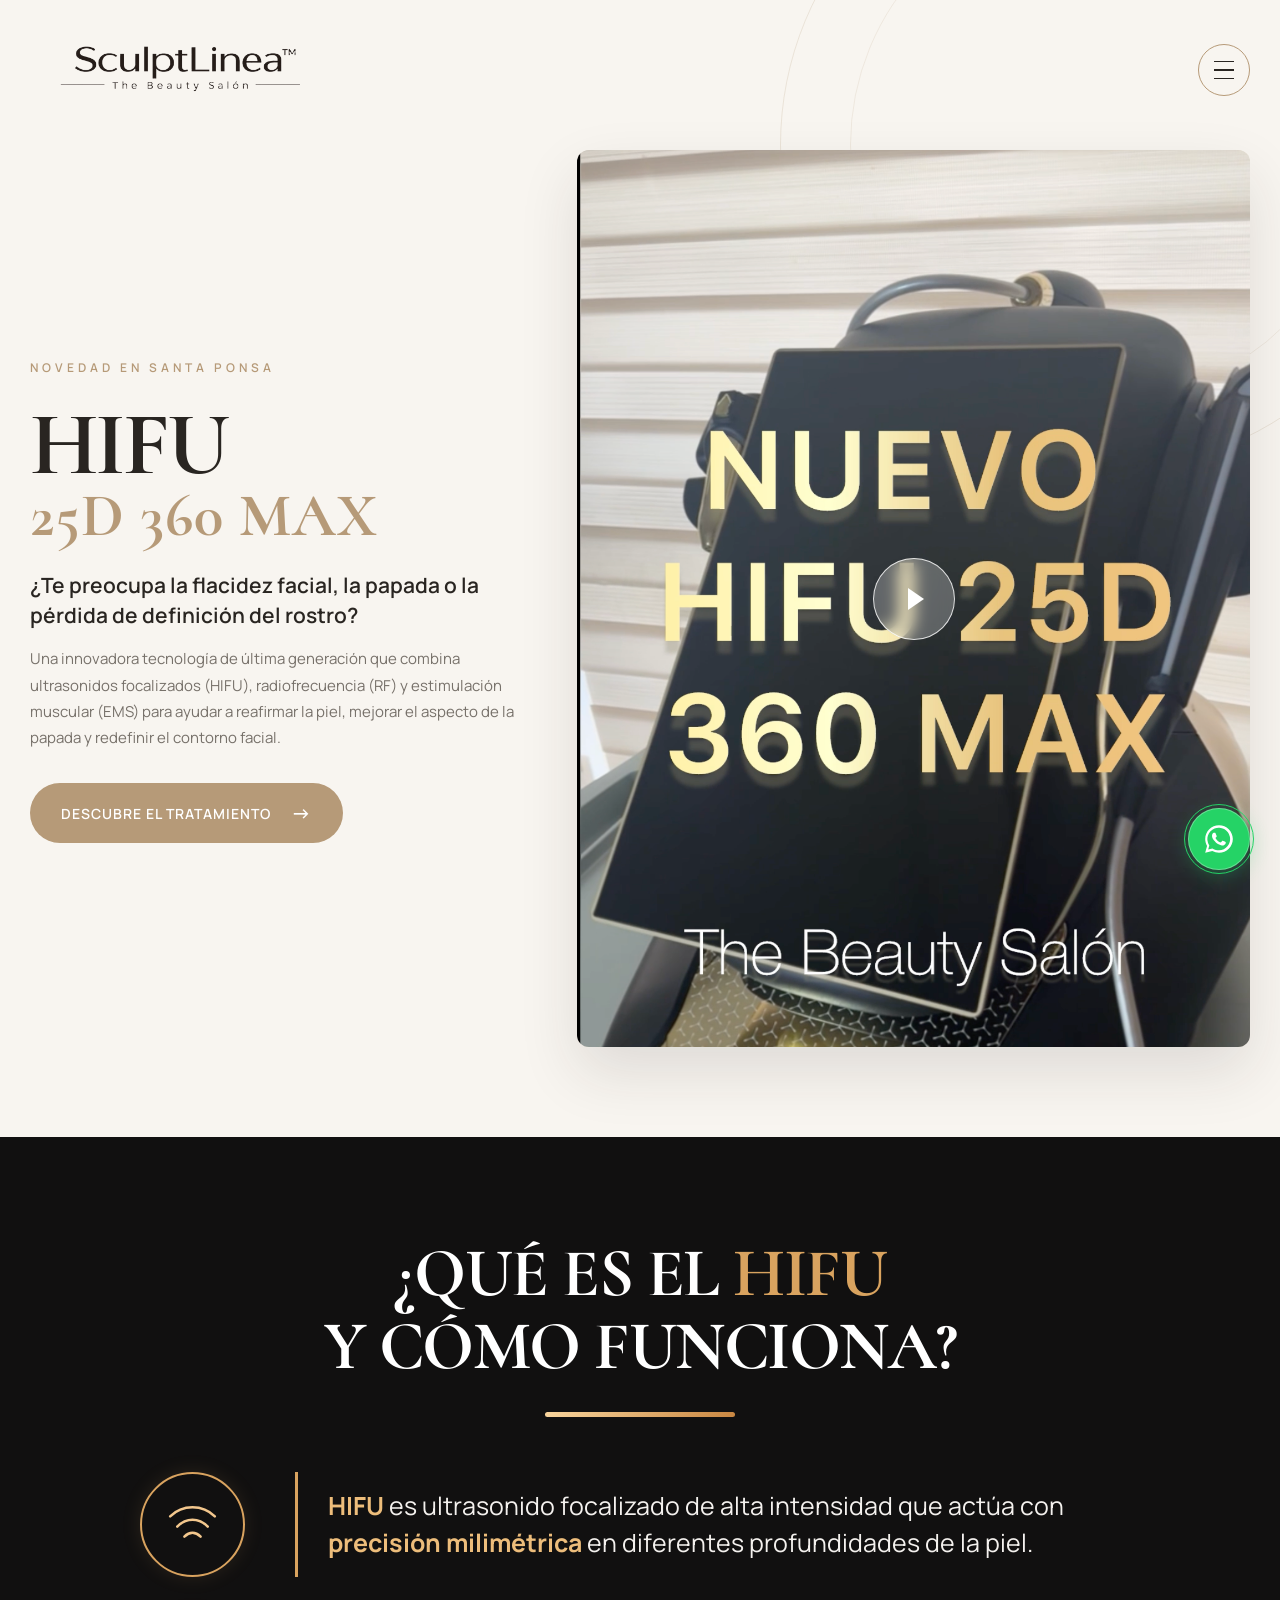
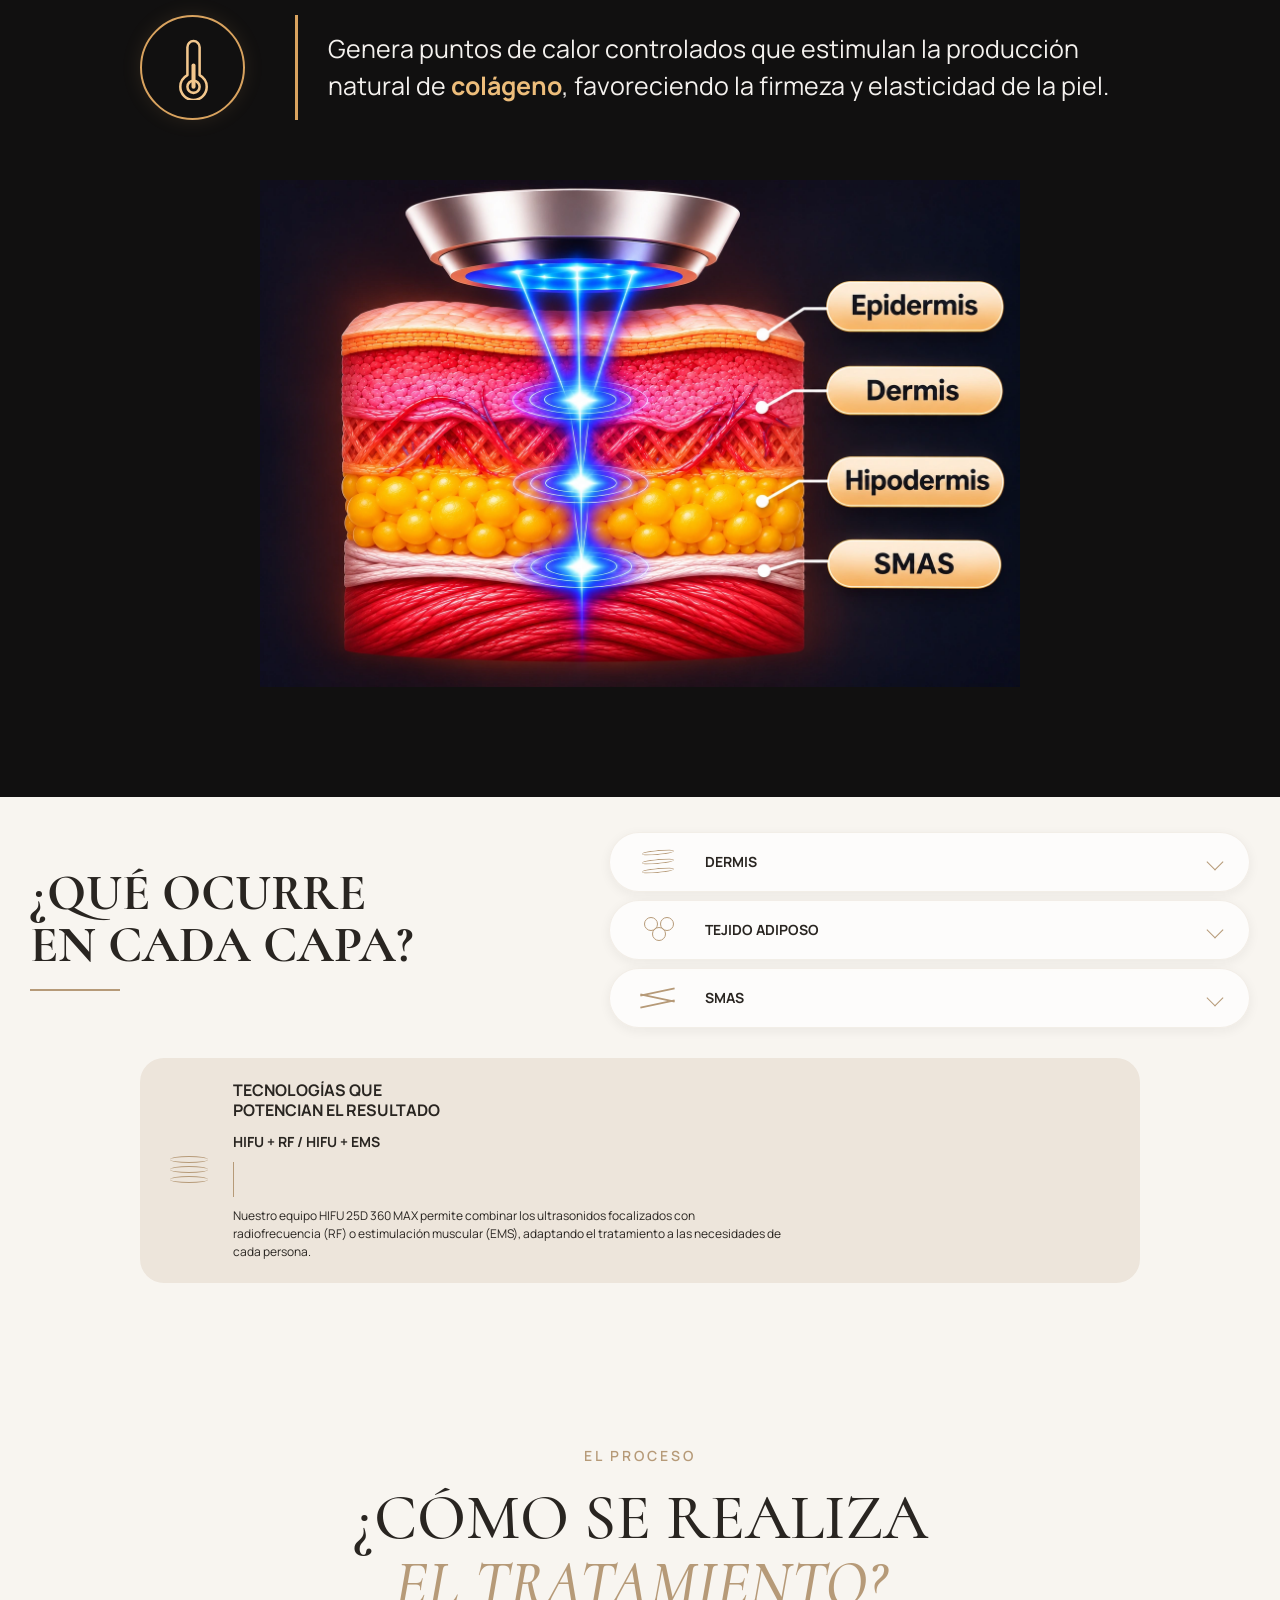
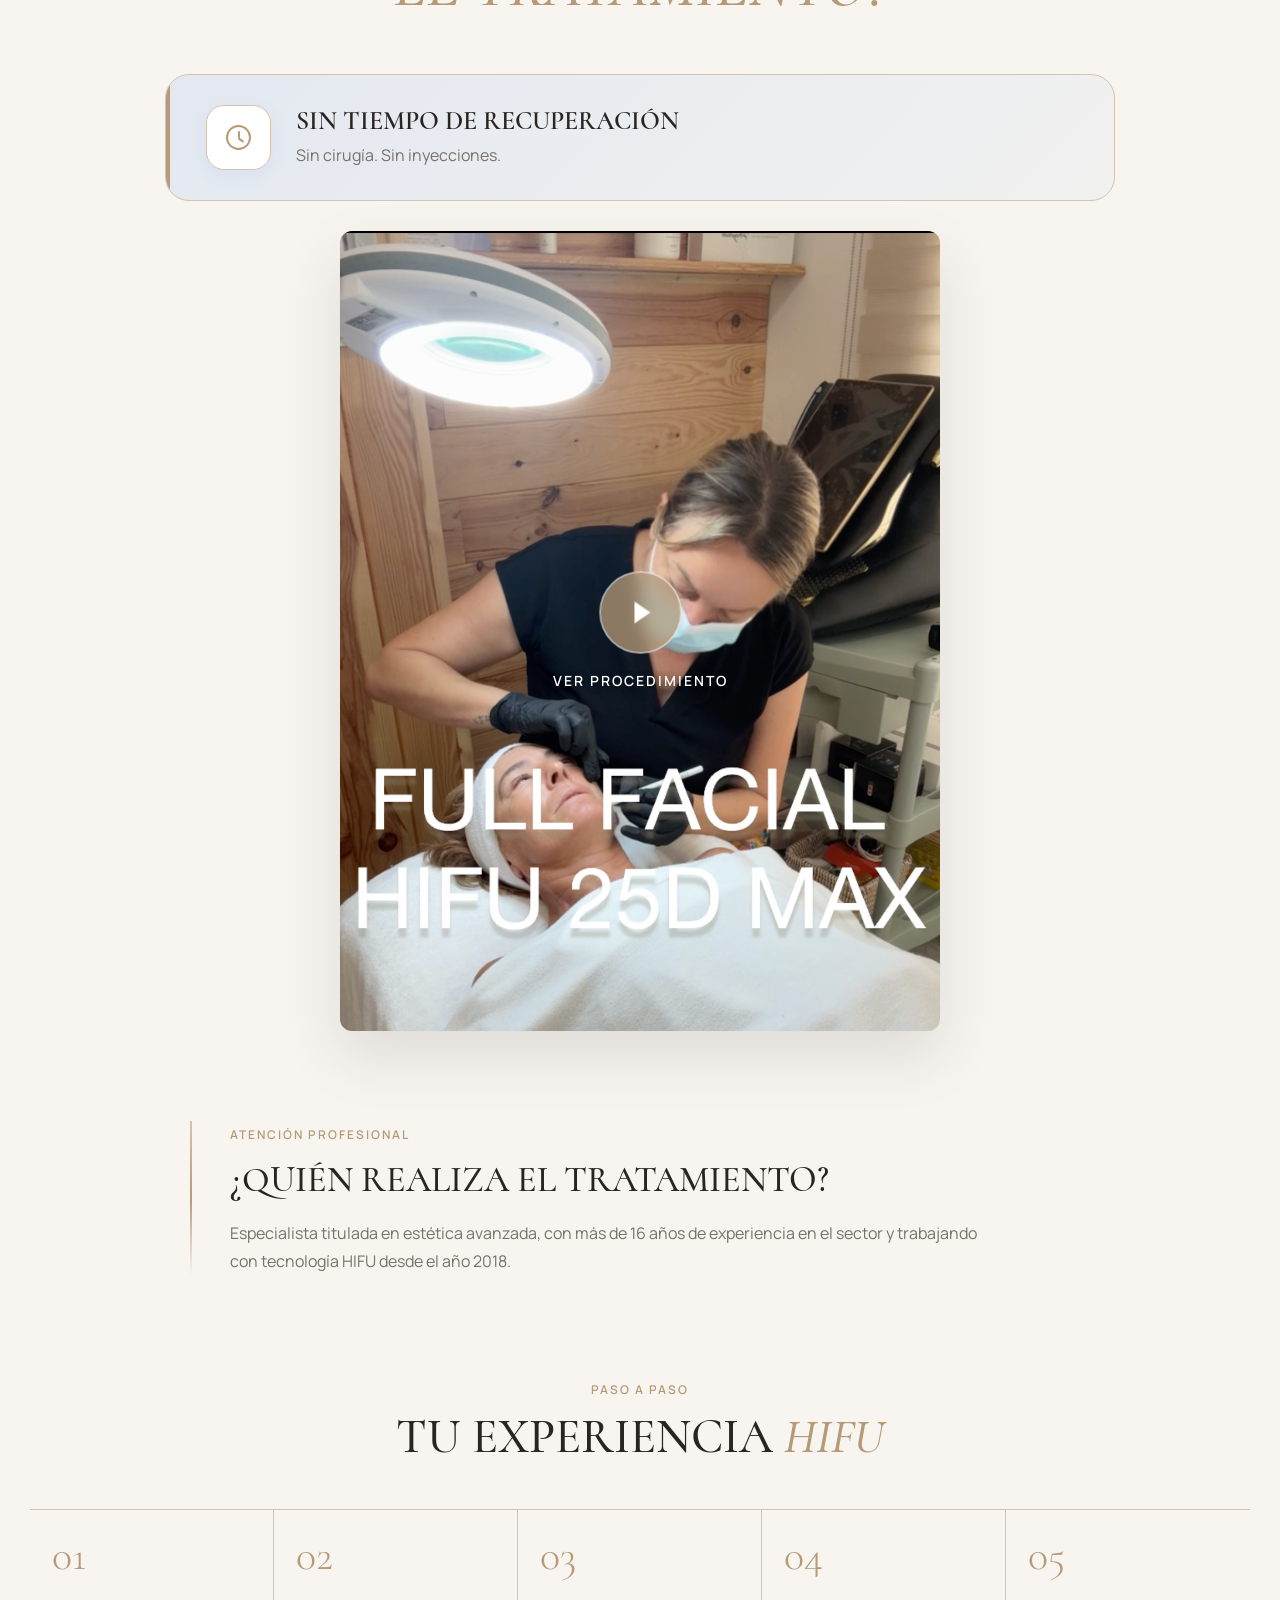
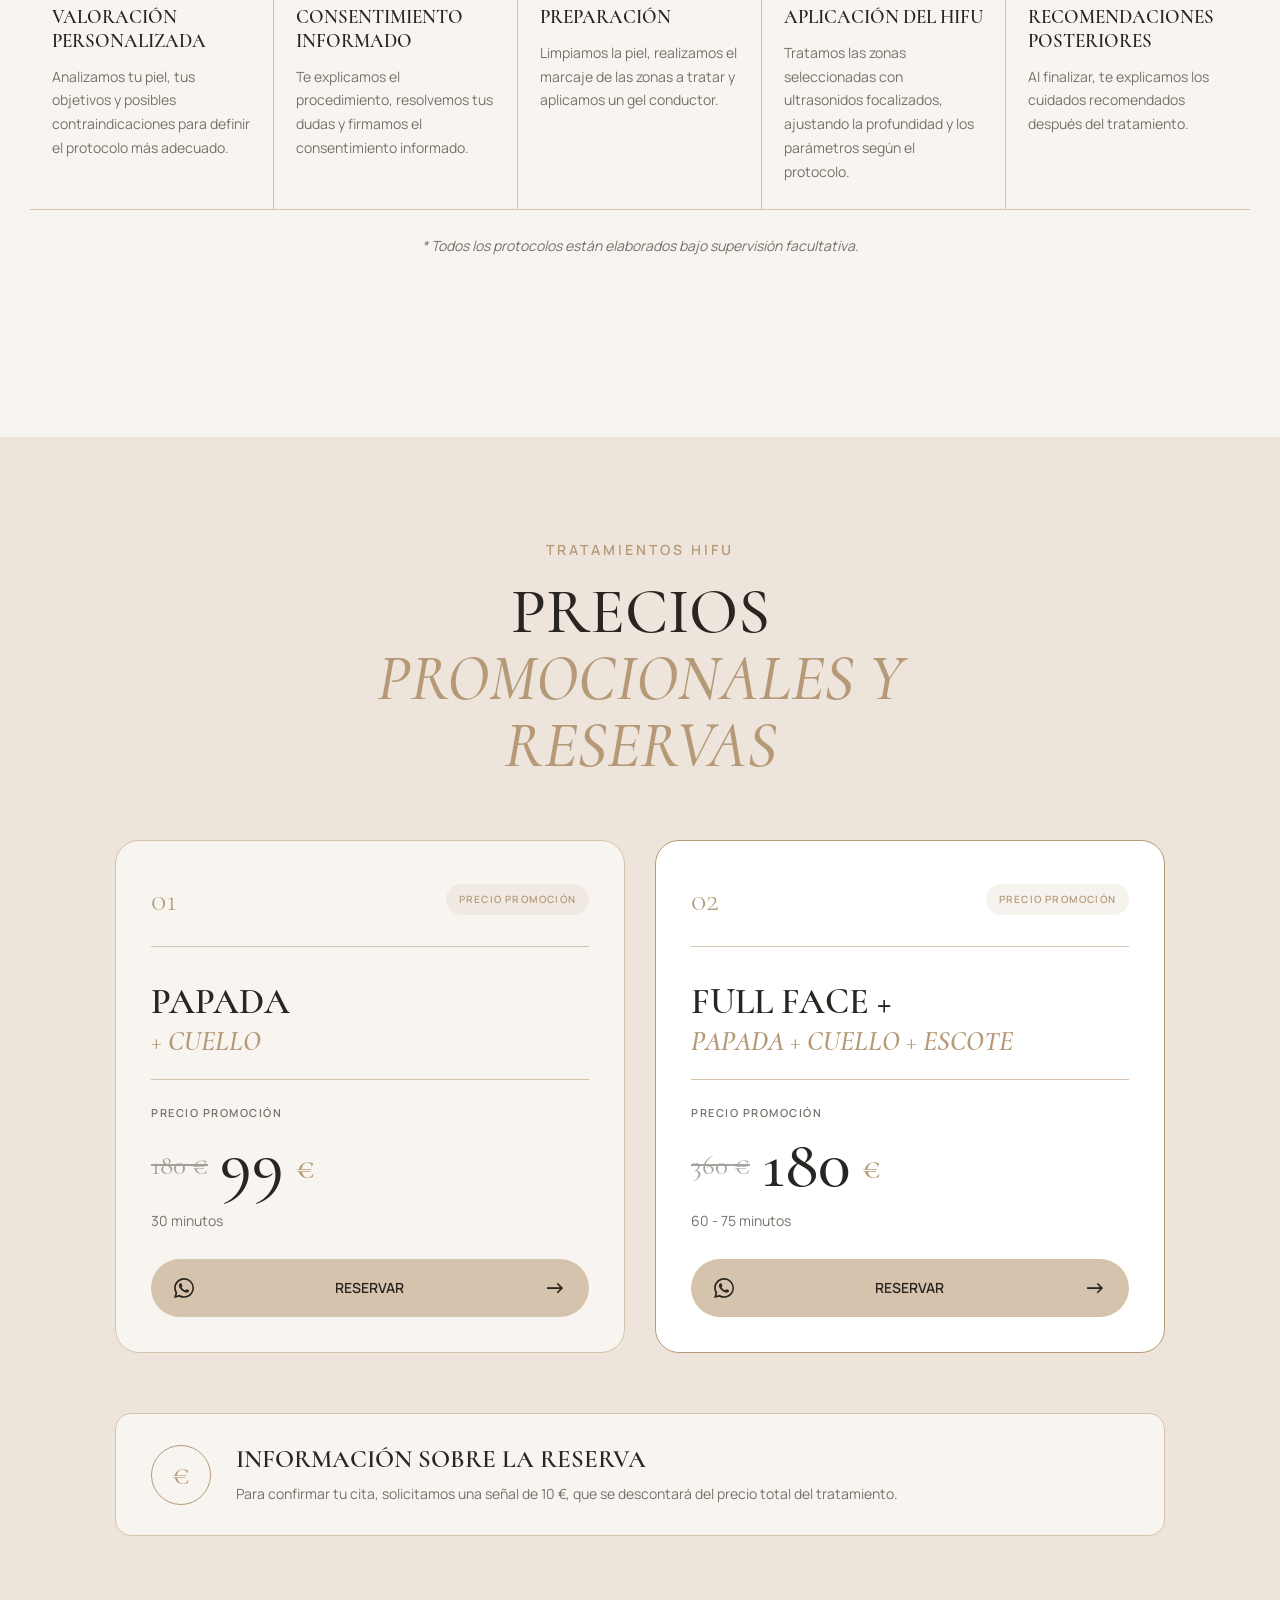
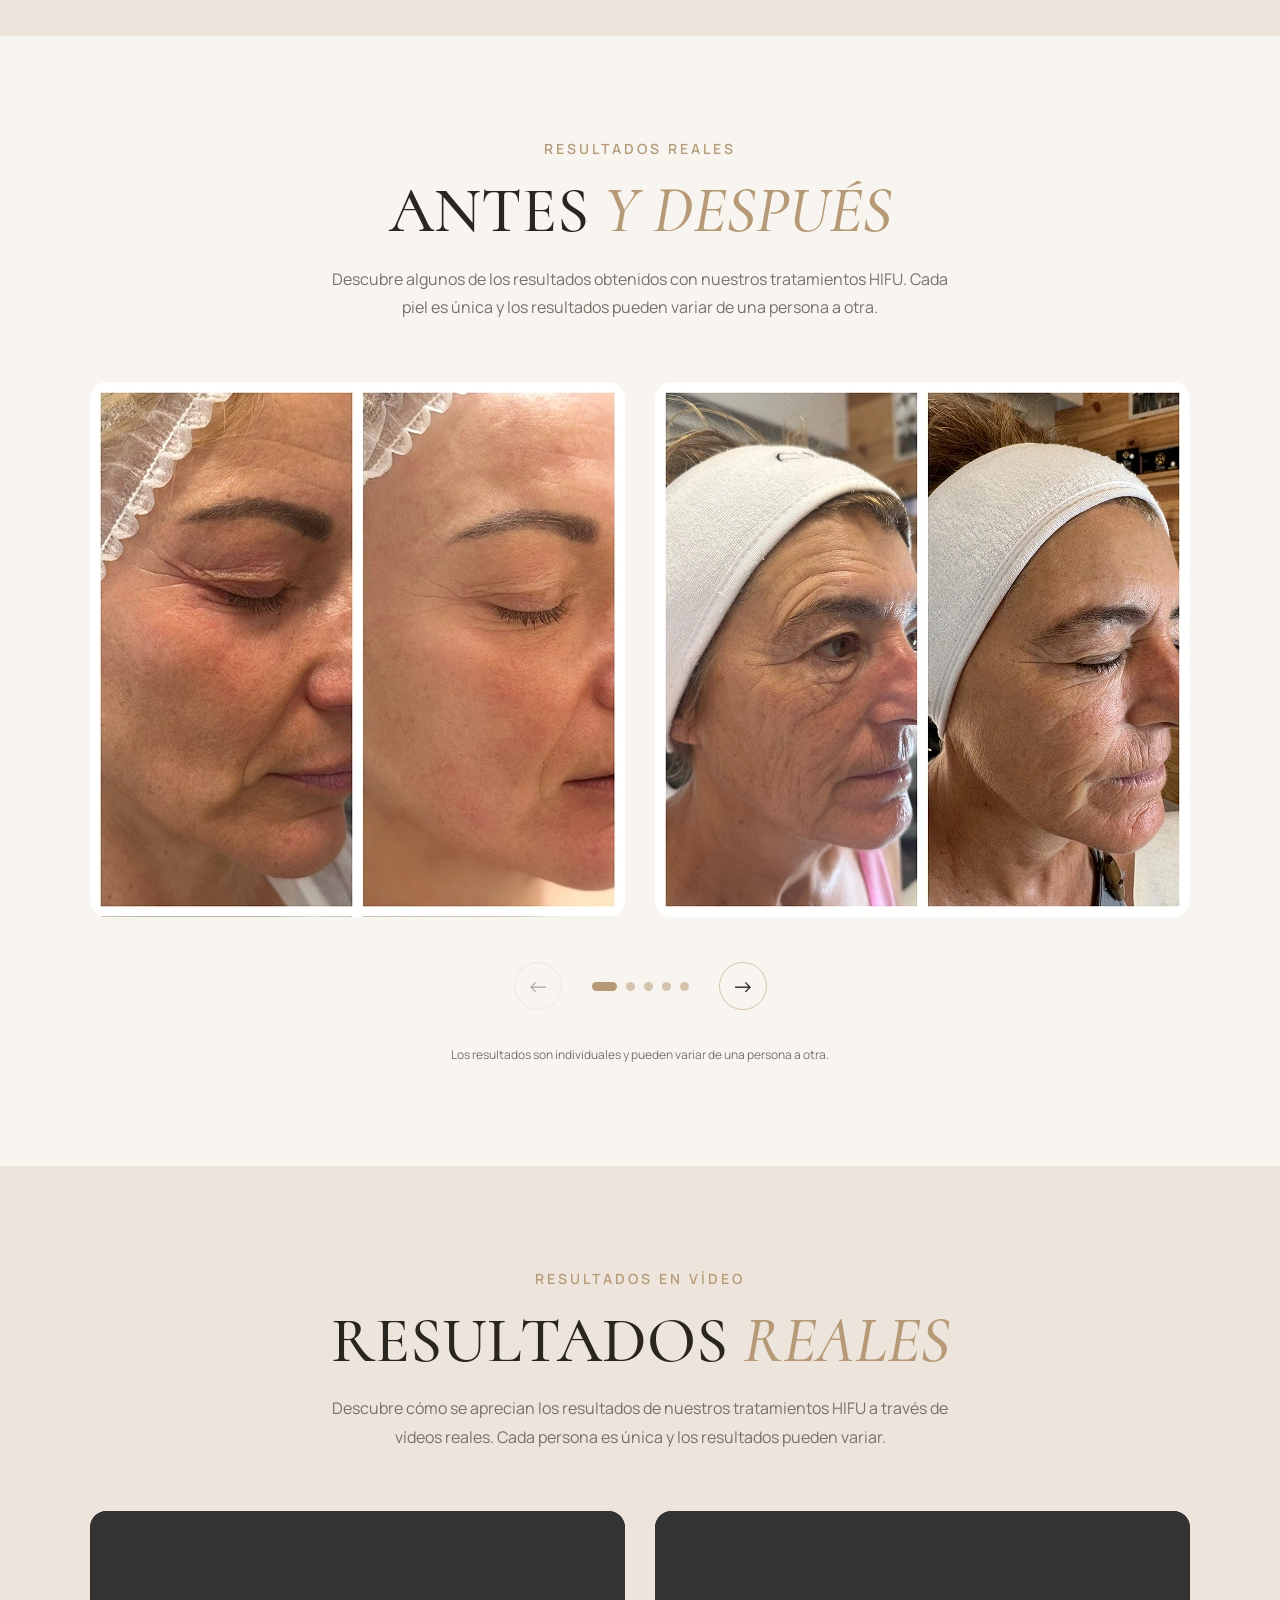
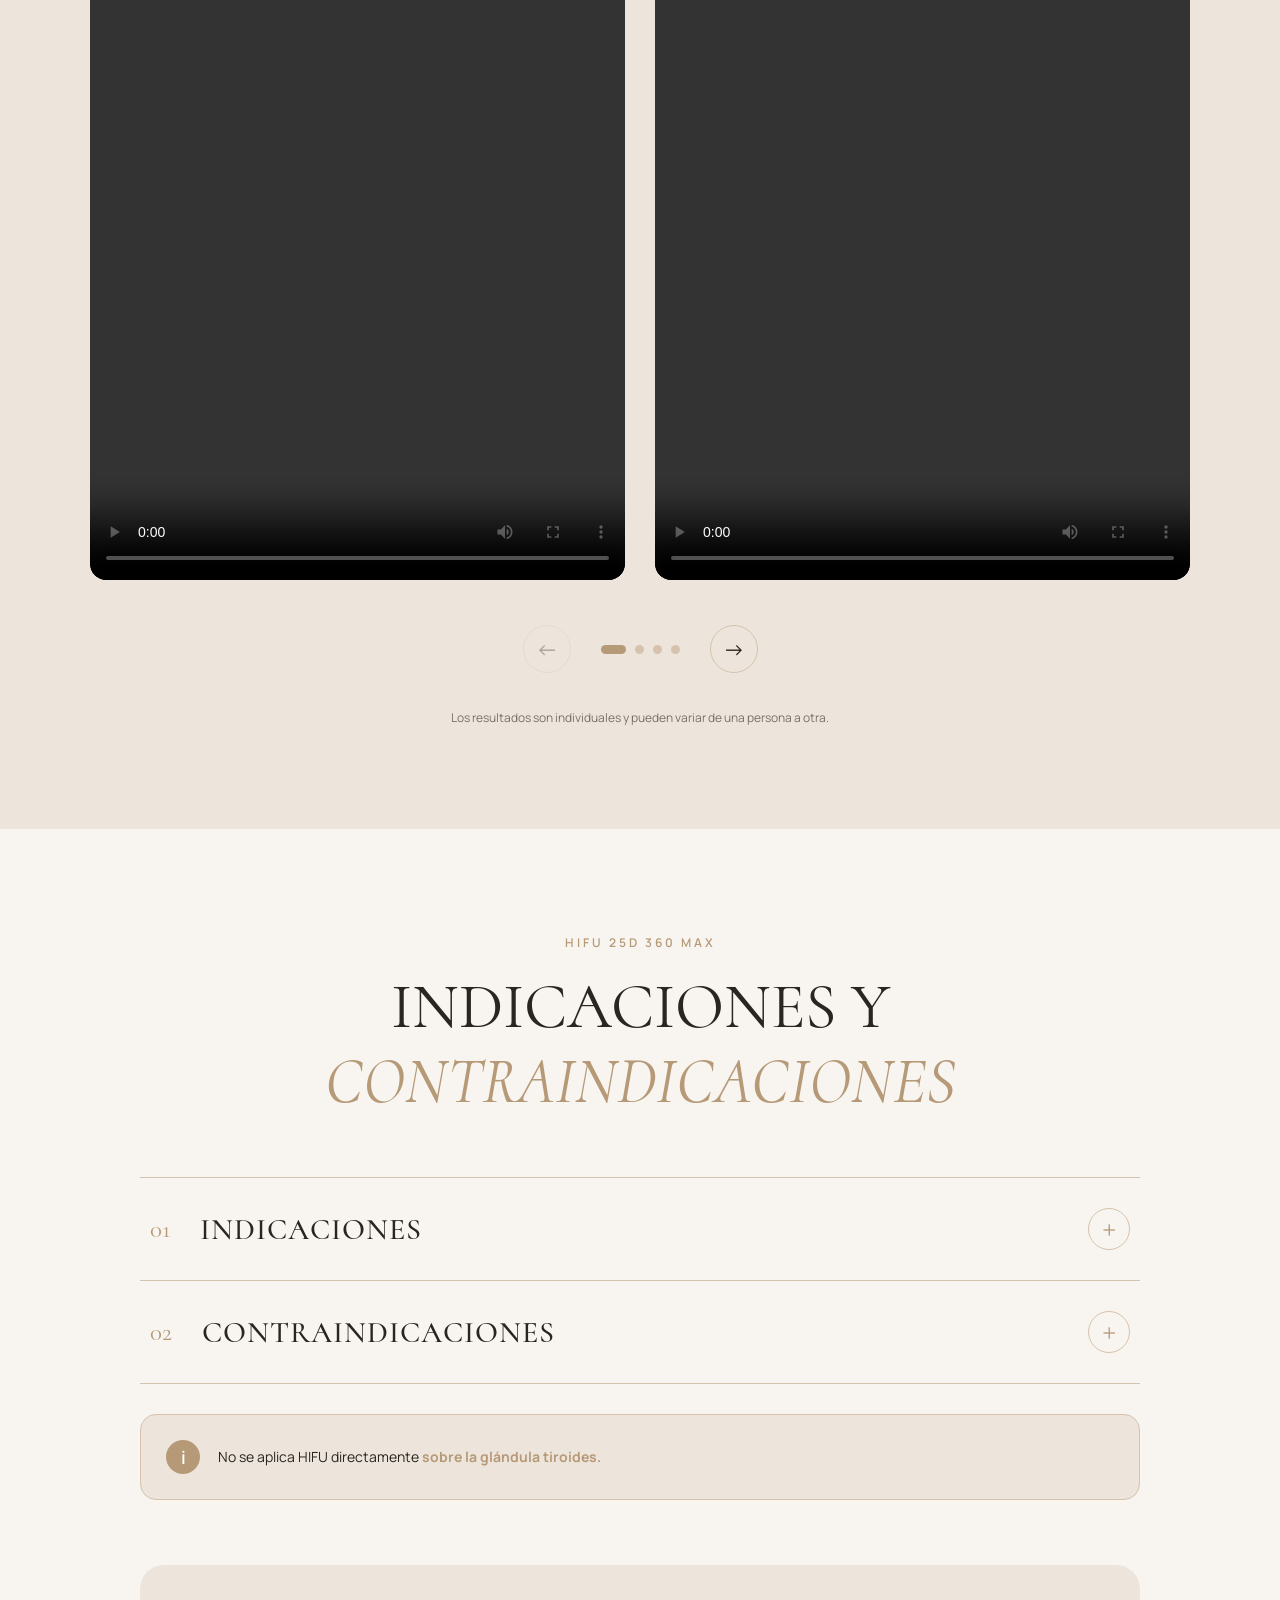
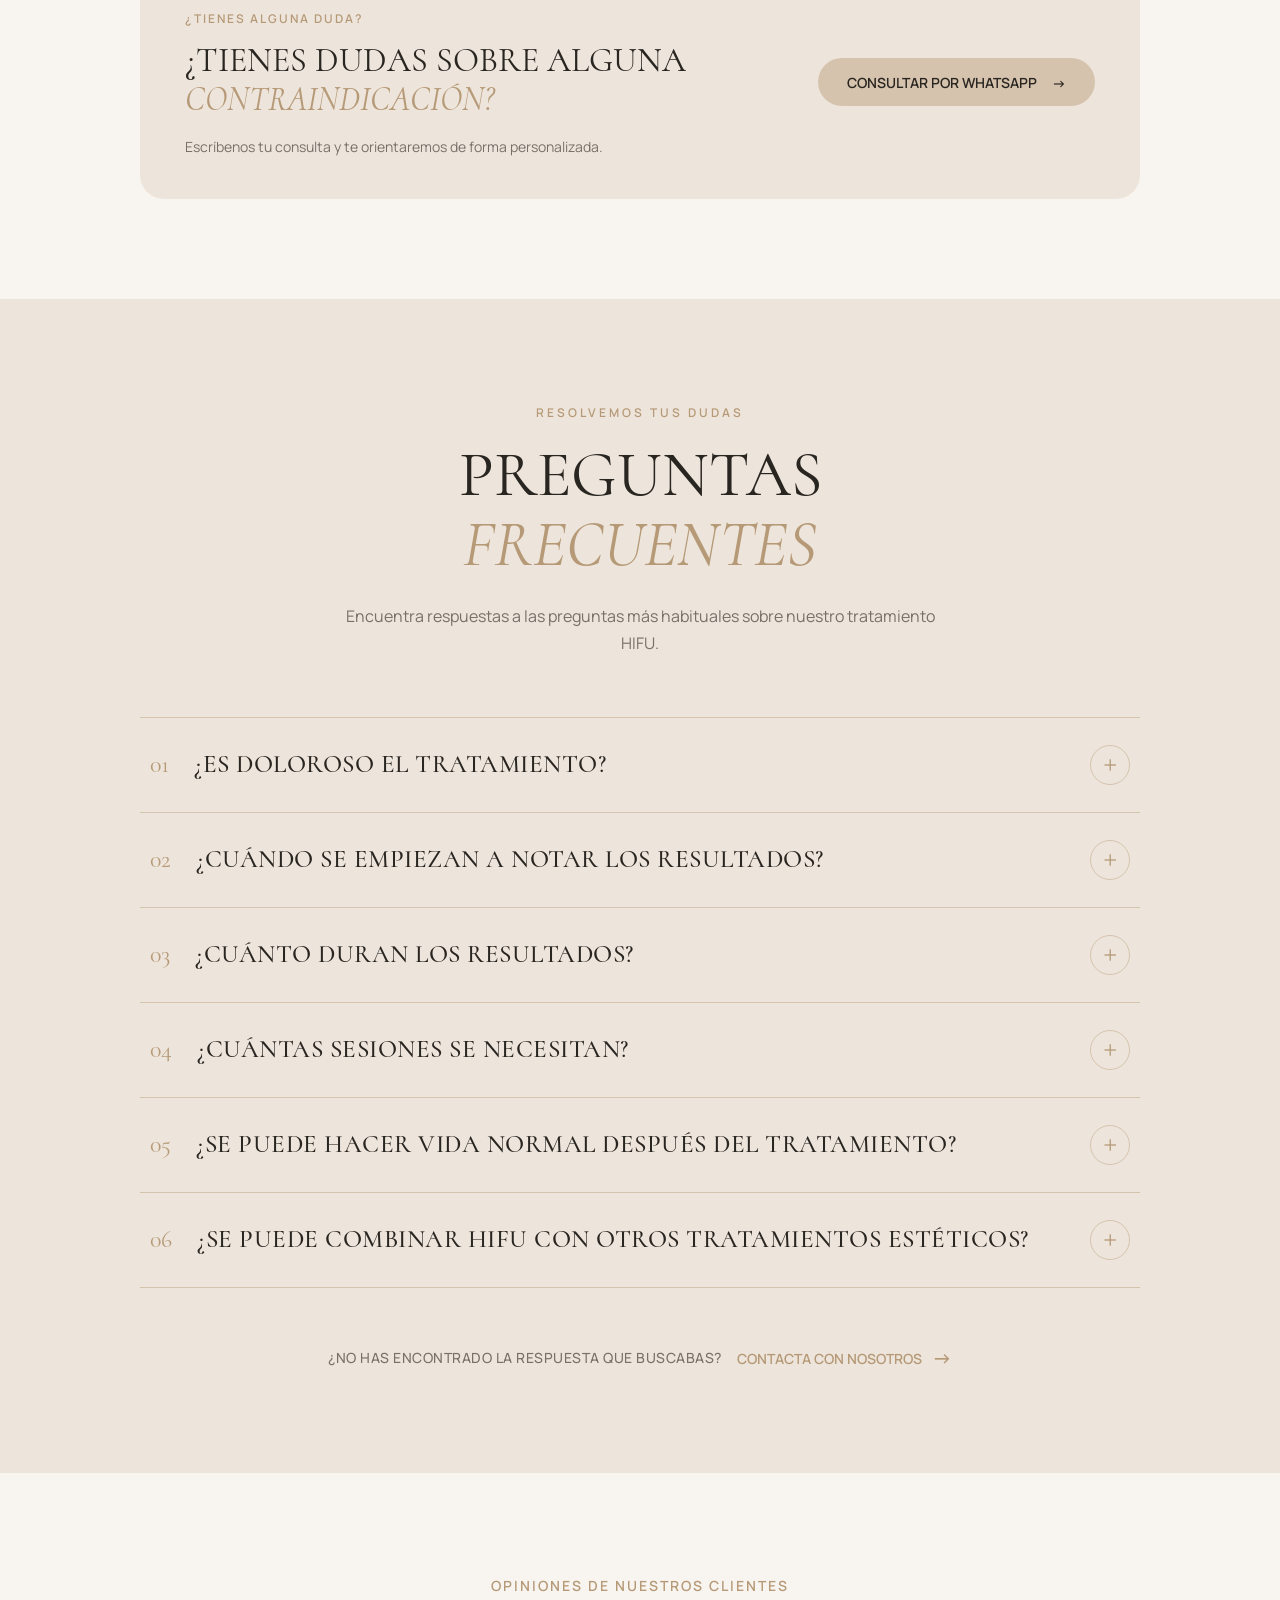
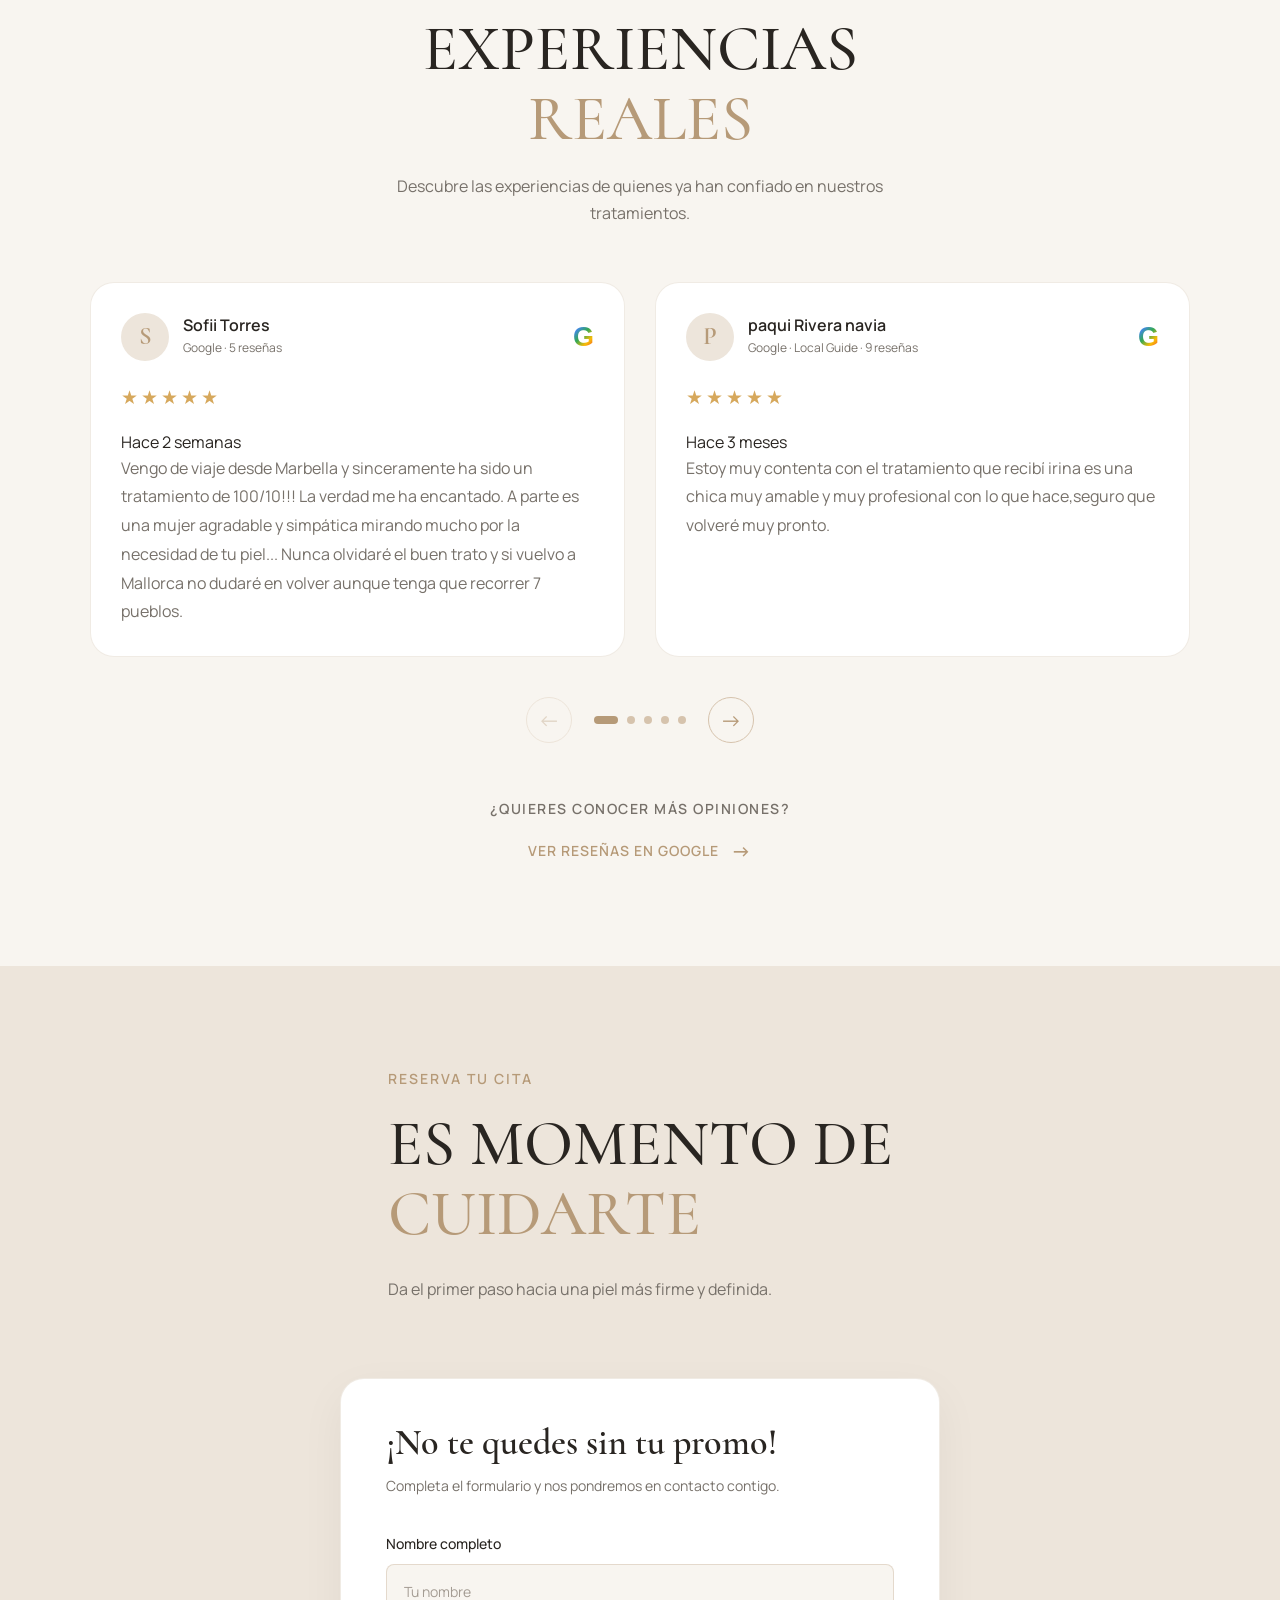
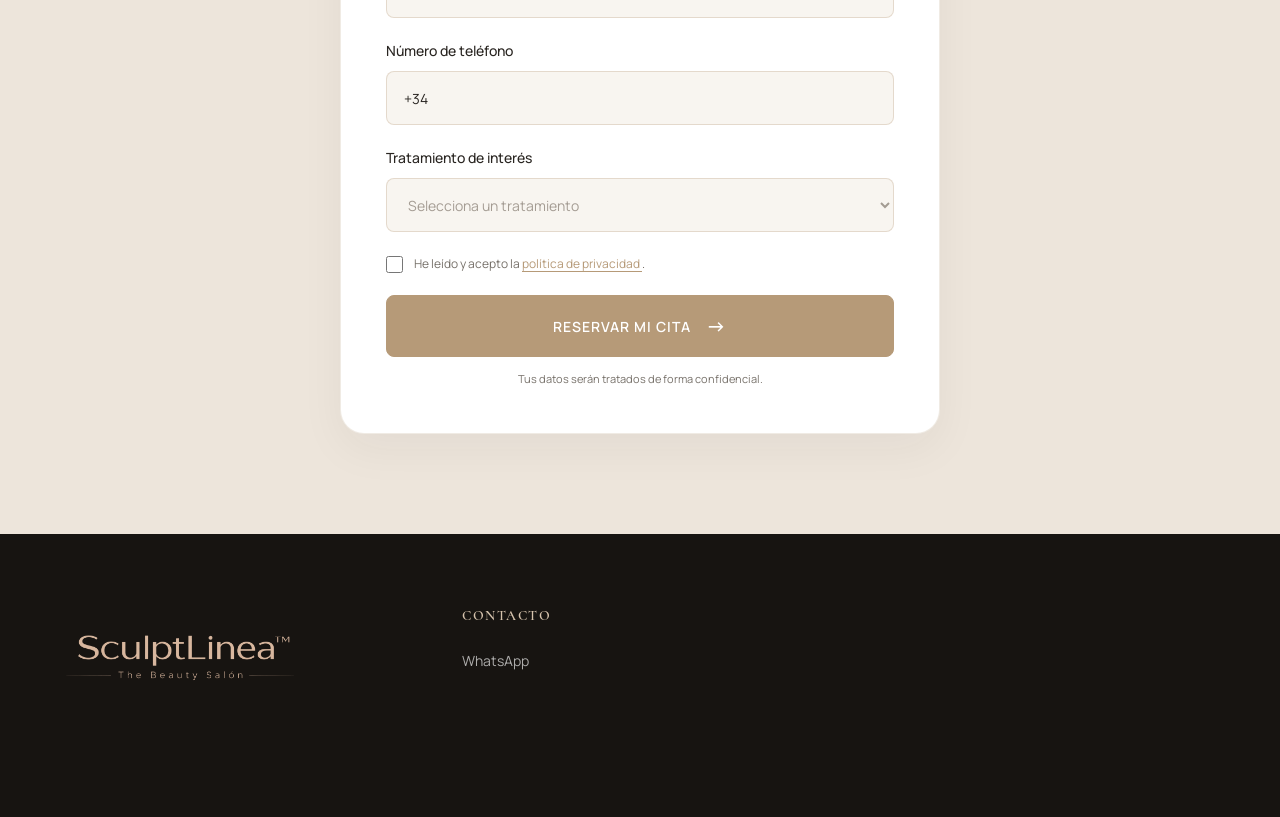
==== index.html @ eff9e96d "fdgfd" ====
<!DOCTYPE html>
<html lang="en">
<head>
    <meta charset="UTF-8">
    <meta name="viewport" content="width=device-width, initial-scale=1.0">
    <title>Tratamiento HIFU 25D 360 MAX | SculptLínea</title>
    <meta name="description" content="Descubre el tratamiento HIFU 25D 360 MAX en SculptLínea. Reafirma la piel, redefine el contorno facial y mejora la firmeza de forma no invasiva. Reserva tu cita.">
    <link rel="stylesheet" href="assets/css/style.css">
    <script src="assets/js/header.js" defer></script>
    <script src="assets/js/hero.js" defer></script>
    <script src="assets/js/layers.js" defer></script>
    <script src="assets/js/treatment.js" defer></script>
    <script src="assets/js/result.js" defer></script>
    <script src="assets/js/conditions.js" defer></script>
    <script src="assets/js/faq.js" defer></script>
    <script src="assets/js/reviews.js" defer></script>
    <script src="assets/js/contacts.js" defer></script>
</head>
<body>
    <header class="header">
        <div class="container">
            <div class="header__wrapper">
                <!-- LOGO -->
                <a class="header__logo" href="#home" aria-label="SculptLínea — inicio">
                    <img
                        class="header__logo-img"
                        src="assets/icons/logo-3.webp"
                        alt="SculptLínea Beauty & Aesthetics"
                        width="190"
                        height="60"
                    >
                </a>
                <!-- MENU BUTTON -->
                <button
                    class="header__burger"
                    type="button"
                    aria-label="Abrir menú"
                    aria-expanded="false"
                    aria-controls="header-menu"
                >
                    <span class="header__burger-line"></span>
                    <span class="header__burger-line"></span>
                    <span class="header__burger-line"></span>
                </button>
                <!-- NAVIGATION -->
                <nav class="header__menu" id="header-menu" hidden>
                    <ul class="header__list">

                        <li class="header__item">
                            <a class="header__link" href="#home">
                                Inicio
                            </a>
                        </li>

                        <li class="header__item">
                            <a class="header__link" href="#about">
                                ¿Qué es el HIFU?
                            </a>
                        </li>

                        <li class="header__item">
                            <a class="header__link" href="#treatment">
                                ¿Cómo se realiza el tratamiento?
                            </a>
                        </li>

                        <li class="header__item">
                            <a class="header__link" href="#prices">
                                Tratamientos y precios
                            </a>
                        </li>

                        <li class="header__item">
                            <a class="header__link" href="#results">
                                Resultados reales
                            </a>
                        </li>

                        <li class="header__item">
                            <a class="header__link" href="#indications">
                                Indicaciones y contraindicaciones
                            </a>
                        </li>

                        <li class="header__item">
                            <a class="header__link" href="#faq">
                                Preguntas frecuentes
                            </a>
                        </li>

                        <li class="header__item">
                            <a class="header__link" href="#contact">
                                Contacto
                            </a>
                        </li>

                    </ul>

                    <!-- MENU CTA -->
                    <div class="header__bottom">
                        <a class="header__cta" href="#contact">
                            RESERVAR TRATAMIENTO
                            <span aria-hidden="true">→</span>
                        </a>
                    </div>

                </nav>

            </div>
        </div>
    </header>
    <main>
        
<!-- HERO SECTION START -->
<section class="hero" id="home">
    <div class="container">
        <div class="hero__wrapper">

            <!-- HERO CONTENT -->
            <div class="hero__content">

                <span class="hero__label">
                    NOVEDAD EN SANTA PONSA
                </span>

                <h1 class="hero__title">
                    HIFU
                    <span>25D 360 MAX</span>
                </h1>

                <p class="hero__subtitle">
                    ¿Te preocupa la flacidez facial, la papada
                    o la pérdida de definición del rostro?
                </p>

                <p class="hero__description">
                    Una innovadora tecnología de última generación
                    que combina ultrasonidos focalizados (HIFU),
                    radiofrecuencia (RF) y estimulación muscular (EMS)
                    para ayudar a reafirmar la piel, mejorar el aspecto
                    de la papada y redefinir el contorno facial.
                </p>

                <a class="button hero__button" href="#treatment">
                    <span>DESCUBRE EL TRATAMIENTO</span>
                    <span aria-hidden="true">→</span>
                </a>

            </div>

            <!-- HERO VIDEO -->
            <div class="hero__media">
                <div class="hero__video-wrapper">

                    <video
                        class="hero__video"
                        preload="none"
                        playsinline
                        poster="assets/img/video-1.png"
                    >
                        <source
                            src="assets/video/video-1.MOV"
                            type="video/mp4"
                        >
                        Tu navegador no admite la reproducción de vídeo.
                    </video>

                    <button
                        class="hero__video-play"
                        type="button"
                        aria-label="Reproducir vídeo del tratamiento HIFU"
                    >
                        <span
                            class="hero__video-play-icon"
                            aria-hidden="true"
                        ></span>
                    </button>

                </div>
            </div>

        </div>
    </div>
</section>
<!-- HERO SECTION END -->

        
<!-- ABOUT SECTION START -->
<section class="about section" id="about">
    <div class="container">

        <div class="about__wrapper">

            <!-- TOP -->
            <div class="about__top">
                <h2 class="about__title">
                    ¿QUÉ ES EL <span>HIFU</span>
                    <br>
                    Y CÓMO FUNCIONA?
                </h2>

                <span class="about__title-line"></span>
            </div>

            <!-- INFORMATION -->
            <div class="about__content">

                <!-- ITEM 1 -->
                <div class="about__item">

                    <div class="about__icon">
                        <svg viewBox="0 0 64 64" fill="none">
                            <path d="M10 24C22 12 42 12 54 24"
                                stroke="currentColor" stroke-width="2.5"
                                stroke-linecap="round"/>
                            <path d="M17 34C26 25 38 25 47 34"
                                stroke="currentColor" stroke-width="2.5"
                                stroke-linecap="round"/>
                            <path d="M24 44C29 39 35 39 40 44"
                                stroke="currentColor" stroke-width="2.5"
                                stroke-linecap="round"/>
                        </svg>
                    </div>

                    <div class="about__item-content">
                        <p class="about__text">
                            <strong>HIFU</strong> es ultrasonido focalizado de alta
                            intensidad que actúa con <strong>precisión milimétrica</strong>
                            en diferentes profundidades de la piel.
                        </p>
                    </div>

                </div>

                <!-- ITEM 2 -->
                <div class="about__item">

                    <div class="about__icon">
                        <svg viewBox="0 0 64 64" fill="none">
                            <path d="M27 12C27 8.7 29.7 6 33 6C36.3 6 39 8.7 39 12V39.5C43.5 42 46 46.5 46 51C46 58.2 40.2 64 33 64C25.8 64 20 58.2 20 51C20 46.5 22.5 42 27 39.5V12Z"
                                stroke="currentColor" stroke-width="2.5"
                                stroke-linejoin="round"/>
                            <path d="M33 30V51"
                                stroke="currentColor" stroke-width="4"
                                stroke-linecap="round"/>
                            <circle cx="33" cy="51" r="6"
                                stroke="currentColor" stroke-width="2.5"/>
                        </svg>
                    </div>

                    <div class="about__item-content">
                        <p class="about__text">
                            Genera puntos de calor controlados que estimulan
                            la producción natural de <strong>colágeno</strong>,
                            favoreciendo la firmeza y elasticidad de la piel.
                        </p>
                    </div>

                </div>

            </div>

            <!-- SKIN DIAGRAM -->
            <div class="about__diagram">

                <div class="about__diagram-image">
                    <img
                        class="about__img"
                        src="assets/img/about/about.webp"
                        alt="Ilustración del tratamiento HIFU y las capas de la piel"
                        width="1200"
                        height="900"
                        loading="lazy"
                    >
                </div>

                <!-- LAYER LABELS -->
                <!-- <div class="about__layers">

                    <div class="about__layer">
                        <span class="about__layer-line"></span>
                        <span class="about__layer-name">Epidermis</span>
                    </div>

                    <div class="about__layer">
                        <span class="about__layer-line"></span>
                        <span class="about__layer-name">Dermis</span>
                    </div>

                    <div class="about__layer">
                        <span class="about__layer-line"></span>
                        <span class="about__layer-name">Tejido adiposo</span>
                    </div>

                    <div class="about__layer">
                        <span class="about__layer-line"></span>
                        <span class="about__layer-name">SMAS</span>
                    </div>

                </div> -->

            </div>

        </div>

    </div>
</section>
<!-- ABOUT SECTION END -->

        <!-- LAYERS SECTION START -->
        <section class="layers section" id="layers">
            <div class="container">

                <div class="layers__wrapper">

                    <!-- SECTION TITLE -->
                    <div class="layers__content">
                        <h2 class="layers__title">
                            ¿QUÉ OCURRE
                            <span>EN CADA CAPA?</span>
                        </h2>

                        <span class="layers__title-line"></span>
                    </div>

                    <!-- ACCORDIONS -->
                    <div class="layers__accordions">

                        <!-- ACCORDION 1 -->
                        <div class="layers__item">

                            <button
                                class="layers__trigger"
                                type="button"
                                aria-expanded="false"
                                aria-controls="layers-panel-1"
                            >
                                <span class="layers__icon layers__icon--dermis"
                                    aria-hidden="true">
                                    <span></span>
                                    <span></span>
                                    <span></span>
                                </span>

                                <span class="layers__name">DERMIS</span>

                                <span class="layers__arrow"
                                    aria-hidden="true"></span>
                            </button>

                           <div class="layers__panel" id="layers-panel-1">
                                <div class="layers__panel-inner">
                                    <p class="layers__description">
                                        Ayuda a mejorar la densidad, firmeza y elasticidad de la piel.
                                    </p>
                                </div>
                            </div>

                        </div>

                        <!-- ACCORDION 2 -->
                        <div class="layers__item">

                            <button
                                class="layers__trigger"
                                type="button"
                                aria-expanded="false"
                                aria-controls="layers-panel-2"
                            >
                                <span class="layers__icon layers__icon--fat"
                                    aria-hidden="true">
                                    <span></span>
                                    <span></span>
                                    <span></span>
                                </span>

                                <span class="layers__name">TEJIDO ADIPOSO</span>

                                <span class="layers__arrow"
                                    aria-hidden="true"></span>
                            </button>

                            <div class="layers__panel" id="layers-panel-2">
                                <div class="layers__panel-inner">
                                    <p class="layers__description">
                                        En tratamientos específicos, puede contribuir a reducir los depósitos de grasa localizada, como los de la papada.
                                    </p>
                                </div>
                            </div>

                        </div>

                        <!-- ACCORDION 3 -->
                        <div class="layers__item">

                            <button
                                class="layers__trigger"
                                type="button"
                                aria-expanded="false"
                                aria-controls="layers-panel-3"
                            >
                                <span class="layers__icon layers__icon--smas"
                                    aria-hidden="true">
                                    <span></span>
                                    <span></span>
                                    <span></span>
                                </span>

                                <span class="layers__name">SMAS</span>

                                <span class="layers__arrow"
                                    aria-hidden="true"></span>
                            </button>

                            <div class="layers__panel" id="layers-panel-3">
                                <div class="layers__panel-inner">
                                    <p class="layers__description">
                                        Favorece la remodelación de las estructuras de soporte facial, contribuyendo a mejorar la definición del óvalo del rostro.
                                    </p>
                                </div>
                            </div>

                        </div>

                    </div>

                </div>

                <!-- TECHNOLOGY INFO -->
                <div class="layers__technology">

                    <div class="layers__technology-icon" aria-hidden="true">
                        <span></span>
                    </div>

                    <div class="layers__technology-content">

                        <h3 class="layers__technology-heading">
                            TECNOLOGÍAS QUE<br>
                            POTENCIAN EL RESULTADO
                        </h3>

                        <div class="layers__technology-title">
                            HIFU + RF / HIFU + EMS
                        </div>

                        <span class="layers__technology-divider"></span>

                        <p class="layers__technology-text">
                            Nuestro equipo HIFU 25D 360 MAX permite combinar
                            los ultrasonidos focalizados con radiofrecuencia (RF) o
                            estimulación muscular (EMS), adaptando el tratamiento
                            a las necesidades de cada persona.
                        </p>

                    </div>

                </div>

            </div>
        </section>
        <!-- LAYERS SECTION END -->
        
        <!-- TREATMENT SECTION START -->
        <section class="treatment section" id="treatment">
            <div class="container">
                
                <!-- SECTION HEADER -->
                <div class="treatment__top">
                    <span class="treatment__label">EL PROCESO</span>

                    <h2 class="treatment__title">
                        ¿CÓMO SE REALIZA
                        <span>EL TRATAMIENTO?</span>
                    </h2>
                </div>
                <!-- RECOVERY -->
                <div class="treatment__recovery">

                    <div class="treatment__recovery-icon" aria-hidden="true">
                        <span></span>
                    </div>

                    <div class="treatment__recovery-content">

                        <h3 class="treatment__recovery-title">
                            SIN TIEMPO DE RECUPERACIÓN
                        </h3>

                        <p class="treatment__recovery-subtitle">
                            Sin cirugía. Sin inyecciones.
                        </p>

                    </div>

                </div>
                <!-- VIDEO -->
                <div class="treatment__video-wrapper">
                    <video
                        class="treatment__video"
                        preload="none"
                        playsinline
                        poster="assets/img/video-2.png"
                    >
                        <source src="assets/video/video-2.MP4" type="video/mp4">
                        Tu navegador no admite la reproducción de vídeo.
                    </video>

                    <button
                        class="treatment__video-play"
                        type="button"
                        aria-label="Reproducir vídeo del procedimiento"
                    >
                        <span class="treatment__video-play-icon" aria-hidden="true"></span>
                        <span class="treatment__video-play-text">VER PROCEDIMIENTO</span>
                    </button>
                </div>

                <!-- PROFESSIONAL -->
                <div class="treatment__professional">
                    <div class="treatment__professional-line"></div>

                    <div class="treatment__professional-content">

                        <span class="treatment__professional-label">
                            ATENCIÓN PROFESIONAL
                        </span>

                        <h3 class="treatment__professional-title">
                            ¿QUIÉN REALIZA EL TRATAMIENTO?
                        </h3>

                        <p class="treatment__professional-text">
                            Especialista titulada en estética avanzada,
                            con más de 16 años de experiencia en el sector
                            y trabajando con tecnología HIFU desde el año 2018.
                        </p>

                    </div>
                </div>

                <!-- STEPS -->
                <div class="treatment__steps">

                    <div class="treatment__steps-header">
                        <span class="treatment__steps-label">PASO A PASO</span>

                        <h3 class="treatment__steps-title">
                            TU EXPERIENCIA <span>HIFU</span>
                        </h3>
                    </div>

                    <div class="treatment__steps-list">

                        <!-- STEP 01 -->
                        <div class="treatment__step">
                            <span class="treatment__step-number">01</span>

                            <div class="treatment__step-content">
                                <h4 class="treatment__step-title">
                                    VALORACIÓN PERSONALIZADA
                                </h4>

                                <p class="treatment__step-text">
                                    Analizamos tu piel, tus objetivos y posibles
                                    contraindicaciones para definir el protocolo
                                    más adecuado.
                                </p>
                            </div>
                        </div>

                        <!-- STEP 02 -->
                        <div class="treatment__step">
                            <span class="treatment__step-number">02</span>

                            <div class="treatment__step-content">
                                <h4 class="treatment__step-title">
                                    CONSENTIMIENTO INFORMADO
                                </h4>

                                <p class="treatment__step-text">
                                    Te explicamos el procedimiento, resolvemos
                                    tus dudas y firmamos el consentimiento informado.
                                </p>
                            </div>
                        </div>

                        <!-- STEP 03 -->
                        <div class="treatment__step">
                            <span class="treatment__step-number">03</span>

                            <div class="treatment__step-content">
                                <h4 class="treatment__step-title">
                                    PREPARACIÓN
                                </h4>

                                <p class="treatment__step-text">
                                    Limpiamos la piel, realizamos el marcaje de las
                                    zonas a tratar y aplicamos un gel conductor.
                                </p>
                            </div>
                        </div>

                        <!-- STEP 04 -->
                        <div class="treatment__step">
                            <span class="treatment__step-number">04</span>

                            <div class="treatment__step-content">
                                <h4 class="treatment__step-title">
                                    APLICACIÓN DEL HIFU
                                </h4>

                                <p class="treatment__step-text">
                                    Tratamos las zonas seleccionadas con ultrasonidos
                                    focalizados, ajustando la profundidad y los
                                    parámetros según el protocolo.
                                </p>
                            </div>
                        </div>

                        <!-- STEP 05 -->
                        <div class="treatment__step">
                            <span class="treatment__step-number">05</span>

                            <div class="treatment__step-content">
                                <h4 class="treatment__step-title">
                                    RECOMENDACIONES POSTERIORES
                                </h4>

                                <p class="treatment__step-text">
                                    Al finalizar, te explicamos los cuidados
                                    recomendados después del tratamiento.
                                </p>
                            </div>
                        </div>

                    </div>

                    <!-- FACULTATIVE SUPERVISION NOTE -->
                    <p class="treatment__steps-note">
                        * Todos los protocolos están elaborados bajo supervisión facultativa.
                    </p>

                </div>
            </div>
        </section>
        <!-- TREATMENT SECTION END -->
        <!-- PRICING SECTION START -->
        <section class="pricing section" id="prices">
            <div class="container">

                <!-- SECTION HEADER -->
                <div class="pricing__top">
                    <span class="pricing__label">TRATAMIENTOS HIFU</span>

                    <h2 class="pricing__title">
                        PRECIOS <span>PROMOCIONALES Y RESERVAS</span>
                    </h2>
                </div>

                <!-- PRICING CARDS -->
                <div class="pricing__list">

                    <!-- CARD 1 -->
                    <article class="pricing__card">
                        <div class="pricing__card-top">
                            <span class="pricing__card-number">01</span>
                            <span class="pricing__card-tag">PRECIO PROMOCIÓN</span>
                        </div>

                        <div class="pricing__card-content">
                            <h3 class="pricing__card-title">
                                PAPADA <span>+ CUELLO</span>
                            </h3>

                            <div class="pricing__card-price">
                                <span class="pricing__price-label">
                                    PRECIO PROMOCIÓN
                                </span>

                                <div class="pricing__price-value">
                                    <span class="pricing__price-old">180 €</span>
                                    <span class="pricing__price-amount">99</span>
                                    <span class="pricing__price-currency">€</span>
                                </div>

                                <span class="pricing__duration">30 minutos</span>
                            </div>

                           <a class="button pricing__card-button"
                                href="https://wa.me/34XXXXXXXXX?text=Hola%2C%20me%20gustar%C3%ADa%20reservar%20el%20tratamiento%20HIFU%20Full%20Face"
                                target="_blank"
                                rel="noopener noreferrer">

                                <svg
                                    class="pricing__whatsapp-icon"
                                    xmlns="http://www.w3.org/2000/svg"
                                    viewBox="0 0 24 24"
                                    width="20"
                                    height="20"
                                    fill="currentColor"
                                    aria-hidden="true">
                                    <path d="M20.52 3.48A11.86 11.86 0 0 0 12.04 0C5.48 0 .13 5.34.13 11.91c0 2.1.55 4.16 1.6 5.98L0 24l6.27-1.64a11.9 11.9 0 0 0 5.76 1.47h.01c6.56 0 11.91-5.34 11.91-11.91a11.84 11.84 0 0 0-3.43-8.44ZM12.04 21.8a9.9 9.9 0 0 1-5.04-1.38l-.36-.21-3.72.97.99-3.63-.23-.37a9.87 9.87 0 0 1-1.52-5.27c0-5.47 4.45-9.92 9.93-9.92a9.87 9.87 0 0 1 7.02 2.91 9.87 9.87 0 0 1 2.9 7.03c0 5.47-4.45 9.92-9.92 9.92Zm5.44-7.43c-.3-.15-1.77-.87-2.05-.97-.27-.1-.47-.15-.67.15-.2.3-.77.97-.95 1.17-.17.2-.35.22-.65.07-.3-.15-1.26-.46-2.4-1.47-.89-.8-1.49-1.78-1.67-2.08-.17-.3-.02-.46.13-.61.13-.13.3-.35.45-.52.15-.17.2-.3.3-.5.1-.2.05-.37-.02-.52-.08-.15-.67-1.62-.92-2.22-.24-.58-.48-.5-.67-.51h-.57c-.2 0-.52.07-.8.37-.27.3-1.05 1.02-1.05 2.49s1.07 2.89 1.22 3.09c.15.2 2.1 3.2 5.09 4.49.71.3 1.26.49 1.69.62.71.23 1.36.2 1.87.12.57-.08 1.77-.72 2.02-1.42.25-.7.25-1.3.17-1.42-.07-.12-.27-.2-.57-.35Z"/>
                                </svg>

                                <span>RESERVAR</span>
                                <span aria-hidden="true">→</span>
                            </a>
                        </div>
                    </article>

                    <!-- CARD 2 -->
                    <article class="pricing__card pricing__card--featured">
                        <div class="pricing__card-top">
                            <span class="pricing__card-number">02</span>
                            <span class="pricing__card-tag">PRECIO PROMOCIÓN</span>
                        </div>

                        <div class="pricing__card-content">
                            <h3 class="pricing__card-title">
                                FULL FACE +
                                <span>PAPADA + CUELLO + ESCOTE</span>
                            </h3>

                            <div class="pricing__card-price">
                                <span class="pricing__price-label">
                                    PRECIO PROMOCIÓN
                                </span>

                                <div class="pricing__price-value">
                                    <span class="pricing__price-old">360 €</span>
                                    <span class="pricing__price-amount">180</span>
                                    <span class="pricing__price-currency">€</span>
                                </div>

                                <span class="pricing__duration">60 - 75 minutos</span>
                            </div>

                                <a class="button pricing__card-button"
                                    href="https://wa.me/34XXXXXXXXX?text=Hola%2C%20me%20gustar%C3%ADa%20reservar%20el%20tratamiento%20HIFU%20Full%20Face"
                                    target="_blank"
                                    rel="noopener noreferrer">

                                        <svg
                                            class="pricing__whatsapp-icon"
                                            xmlns="http://www.w3.org/2000/svg"
                                            viewBox="0 0 24 24"
                                            width="20"
                                            height="20"
                                            fill="currentColor"
                                            aria-hidden="true">
                                            <path d="M20.52 3.48A11.86 11.86 0 0 0 12.04 0C5.48 0 .13 5.34.13 11.91c0 2.1.55 4.16 1.6 5.98L0 24l6.27-1.64a11.9 11.9 0 0 0 5.76 1.47h.01c6.56 0 11.91-5.34 11.91-11.91a11.84 11.84 0 0 0-3.43-8.44ZM12.04 21.8a9.9 9.9 0 0 1-5.04-1.38l-.36-.21-3.72.97.99-3.63-.23-.37a9.87 9.87 0 0 1-1.52-5.27c0-5.47 4.45-9.92 9.93-9.92a9.87 9.87 0 0 1 7.02 2.91 9.87 9.87 0 0 1 2.9 7.03c0 5.47-4.45 9.92-9.92 9.92Zm5.44-7.43c-.3-.15-1.77-.87-2.05-.97-.27-.1-.47-.15-.67.15-.2.3-.77.97-.95 1.17-.17.2-.35.22-.65.07-.3-.15-1.26-.46-2.4-1.47-.89-.8-1.49-1.78-1.67-2.08-.17-.3-.02-.46.13-.61.13-.13.3-.35.45-.52.15-.17.2-.3.3-.5.1-.2.05-.37-.02-.52-.08-.15-.67-1.62-.92-2.22-.24-.58-.48-.5-.67-.51h-.57c-.2 0-.52.07-.8.37-.27.3-1.05 1.02-1.05 2.49s1.07 2.89 1.22 3.09c.15.2 2.1 3.2 5.09 4.49.71.3 1.26.49 1.69.62.71.23 1.36.2 1.87.12.57-.08 1.77-.72 2.02-1.42.25-.7.25-1.3.17-1.42-.07-.12-.27-.2-.57-.35Z"/>
                                        </svg>

                                        <span>RESERVAR</span>
                                        <span aria-hidden="true">→</span>
                                    </a>
                        </div>
                    </article>

                </div>

                <!-- DEPOSIT NOTICE -->
                <div class="pricing__notice">
                    <div class="pricing__notice-icon" aria-hidden="true">
                        <span>€</span>
                    </div>

                    <div class="pricing__notice-content">
                        <h3 class="pricing__notice-title">
                            INFORMACIÓN SOBRE LA RESERVA
                        </h3>

                        <p class="pricing__notice-text">
                            Para confirmar tu cita, solicitamos una señal de 10 €,
                            que se descontará del precio total del tratamiento.
                        </p>
                    </div>
                </div>

            </div>
        </section>
        <!-- PRICING SECTION END -->

        <!-- RESULT SECTION START -->
        <section class="results section" id="results">
            <div class="container">
                <div class="results__top">
                    <span class="results__label">RESULTADOS REALES</span>
                    <h2 class="results__title">
                        ANTES <span>Y DESPUÉS</span>
                    </h2>
                    <p class="results__subtitle">
                        Descubre algunos de los resultados obtenidos con nuestros
                        tratamientos HIFU. Cada piel es única y los resultados
                        pueden variar de una persona a otra.
                    </p>
                </div>

                <div class="results__slider">
                    <div class="results__track">

                        <article class="results__item">
                            <div class="results__image-wrapper">
                                <img
                                    class="results__image"
                                    src="assets/img/result/photo-1 1.webp"
                                    alt="Resultado antes y después del tratamiento HIFU"
                                    loading="lazy"
                                >
                            </div>
                        </article>

                        <article class="results__item">
                            <div class="results__image-wrapper">
                                <img
                                    class="results__image"
                                    src="assets/img/result/photo-2 1.webp"
                                    alt="Resultado antes y después del tratamiento HIFU"
                                    loading="lazy"
                                >
                            </div>
                        </article>

                        <article class="results__item">
                            <div class="results__image-wrapper">
                                <img
                                    class="results__image"
                                    src="assets/img/result/photo-3 1.webp"
                                    alt="Resultado antes y después del tratamiento HIFU"
                                    loading="lazy"
                                >
                            </div>
                        </article>

                        <article class="results__item">
                            <div class="results__image-wrapper">
                                <img
                                    class="results__image"
                                    src="assets/img/result/photo-4 1.webp"
                                    alt="Resultado antes y después del tratamiento HIFU"
                                    loading="lazy"
                                >
                            </div>
                        </article>

                        <article class="results__item">
                            <div class="results__image-wrapper">
                                <img
                                    class="results__image"
                                    src="assets/img/result/photo-5 1.webp"
                                    alt="Resultado antes y después del tratamiento HIFU"
                                    loading="lazy"
                                >
                            </div>
                        </article>

                    

                        <article class="results__item">
                            <div class="results__image-wrapper">
                                <img
                                    class="results__image"
                                    src="assets/img/result/photo-6 1.webp"
                                    alt="Resultado antes y después del tratamiento HIFU"
                                    loading="lazy"
                                >
                            </div>
                        </article>
                    </div>

                    <div class="results__controls">
                        <button class="results__arrow results__arrow--prev" type="button" aria-label="Resultados anteriores">
                            <span>←</span>
                        </button>

                        <div class="results__pagination"></div>

                        <button class="results__arrow results__arrow--next" type="button" aria-label="Resultados siguientes">
                            <span>→</span>
                        </button>
                    </div>
                </div>

                <p class="results__disclaimer">
                    Los resultados son individuales y pueden variar de una persona a otra.
                </p>

            </div>
        </section>
        <!-- RESULT SECTION END -->
        
        <!-- VIDEO RESULTS SECTION START -->
        <section class="video-results section" id="video-results">
            <div class="container">

                <!-- SECTION TOP START -->
                <div class="video-results__top">
                    <span class="video-results__label">RESULTADOS EN VÍDEO</span>

                    <h2 class="video-results__title">
                        RESULTADOS <span>REALES</span>
                    </h2>

                    <p class="video-results__subtitle">
                        Descubre cómo se aprecian los resultados de nuestros
                        tratamientos HIFU a través de vídeos reales.
                        Cada persona es única y los resultados pueden variar.
                    </p>
                </div>
                <!-- SECTION TOP END -->

                <!-- SLIDER START -->
                <div class="video-results__slider">
                    <div class="video-results__track">

                        <article class="video-results__item">
                            <div class="video-results__video-wrapper">
                                <video
                                    class="video-results__video"
                                    src="assets/video/result/result-1.MOV"
                                    controls
                                    playsinline
                                    preload="metadata"
                                ></video>
                            </div>
                        </article>

                        <article class="video-results__item">
                            <div class="video-results__video-wrapper">
                                <video
                                    class="video-results__video"
                                    src="assets/video/result/result-2.MP4"
                                    controls
                                    playsinline
                                    preload="metadata"
                                ></video>
                            </div>
                        </article>

                        <article class="video-results__item">
                            <div class="video-results__video-wrapper">
                                <video
                                    class="video-results__video"
                                    src="assets/video/result/result-3.MOV"
                                    controls
                                    playsinline
                                    preload="metadata"
                                ></video>
                            </div>
                        </article>

                        <article class="video-results__item">
                            <div class="video-results__video-wrapper">
                                <video
                                    class="video-results__video"
                                    src="assets/video/result/result-4.MOV"
                                    controls
                                    playsinline
                                    preload="metadata"
                                ></video>
                            </div>
                        </article>

                        <article class="video-results__item">
                            <div class="video-results__video-wrapper">
                                <video
                                    class="video-results__video"
                                    src="assets/video/result/result-5.MP4"
                                    controls
                                    playsinline
                                    preload="MP4"
                                ></video>
                            </div>
                        </article>

                    </div>

                    <!-- SLIDER CONTROLS START -->
                    <div class="video-results__controls">

                        <button
                            class="video-results__arrow video-results__arrow--prev"
                            type="button"
                            aria-label="Vídeos anteriores"
                        >
                            <span>←</span>
                        </button>

                        <div class="video-results__pagination"></div>

                        <button
                            class="video-results__arrow video-results__arrow--next"
                            type="button"
                            aria-label="Vídeos siguientes"
                        >
                            <span>→</span>
                        </button>

                    </div>
                    <!-- SLIDER CONTROLS END -->

                </div>
                <!-- SLIDER END -->

                <p class="video-results__disclaimer">
                    Los resultados son individuales y pueden variar de una persona a otra.
                </p>

            </div>
        </section>
        <!-- VIDEO RESULTS SECTION END -->

      
       
<!-- CONDITIONS SECTION START -->
<section class="conditions section" id="conditions">
    <div class="container">

        <!-- SECTION TOP -->
        <div class="conditions__top">
            <span class="conditions__label">HIFU 25D 360 MAX</span>

            <h2 class="conditions__title">
                INDICACIONES Y
                <span>CONTRAINDICACIONES</span>
            </h2>
        </div>

        <!-- ACCORDIONS -->
        <div class="conditions__accordions">

            <!-- INDICACIONES -->
            <article class="conditions__item">

                <button
                    class="conditions__trigger"
                    type="button"
                    aria-expanded="false"
                    aria-controls="conditions-indications"
                >
                    <span class="conditions__trigger-content">
                        <span class="conditions__number">01</span>
                        <span class="conditions__trigger-title">
                            INDICACIONES
                        </span>
                    </span>

                    <span class="conditions__icon" aria-hidden="true">+</span>
                </button>

                <div class="conditions__panel" id="conditions-indications">
                    <div class="conditions__panel-inner">

                        <!-- <p class="conditions__description">
                            HIFU puede ayudarte a mejorar la firmeza de la piel
                            y recuperar una apariencia más definida en el rostro,
                            la papada y el cuello.
                        </p> -->

                        <ul class="conditions__list">
                            <li>
                                Flacidez facial leve o moderada.
                            </li>
                            <li>
                                Pérdida de firmeza y elasticidad de la piel.
                            </li>
                            <li>
                                Pérdida de definición del óvalo facial.
                            </li>
                            <li>
                                Papada y grasa localizada bajo el mentón.
                            </li>
                            <li>
                                Flacidez en cuello y escote.
                            </li>
                            <li>
                                • Líneas finas de expresión y signos de envejecimiento cutáneo
                            </li>
                        </ul>

                        <!-- <p class="conditions__description">
                            Si te identificas con alguna de estas situaciones,
                            podemos valorar tu caso y explicarte qué resultados
                            puedes esperar.
                        </p> -->

                    </div>
                </div>

            </article>

            <!-- CONTRAINDICACIONES -->
            <article class="conditions__item">

                <button
                    class="conditions__trigger"
                    type="button"
                    aria-expanded="false"
                    aria-controls="conditions-contraindications"
                >
                    <span class="conditions__trigger-content">
                        <span class="conditions__number">02</span>
                        <span class="conditions__trigger-title">
                            CONTRAINDICACIONES
                        </span>
                    </span>

                    <span class="conditions__icon" aria-hidden="true">+</span>
                </button>

                <div class="conditions__panel" id="conditions-contraindications">
                    <div class="conditions__panel-inner">

                        <!-- <p class="conditions__description">
                            HIFU no es adecuado para todas las personas.
                            Antes de realizar el tratamiento, es importante
                            tener en cuenta algunas situaciones que pueden
                            impedirlo o requerir una consulta previa.
                        </p> -->

                        <!-- NESTED ITEM 1 -->
                        <div class="conditions__nested">

                            <button
                                class="conditions__nested-trigger"
                                type="button"
                                aria-expanded="false"
                                aria-controls="conditions-nested-1"
                            >
                                <span>
                                    CONTRAINDICACIONES ABSOLUTAS
                                </span>

                                <span class="conditions__nested-icon" aria-hidden="true">+</span>
                            </button>

                            <div
                                class="conditions__nested-panel"
                                id="conditions-nested-1"
                            >
                                <div class="conditions__nested-inner">

                                    <ul class="conditions__list">
                                        <li>
                                            Embarazo o lactancia.
                                        </li>
                                        <li>
                                            Cáncer activo o tratamiento oncológico en curso.
                                        </li>
                                        <li>
                                           Epilepsia
                                        </li>
                                        <li>
                                            Marcapasos, desfibriladores u otros dispositivos electrónicos implantados.
                                        </li>
                                        <li>
                                            Parálisis facial.
                                        </li>
                                        <li>
                                            Alteraciones graves de la coagulación.
                                        </li>
                                        <li>
                                            Infecciones activas, herpes, rosácea activa, acné inflamatorio, heridas, quemaduras u otras lesiones cutáneas activas en la zona de tratamiento.
                                        </li>
                                        <li>
                                            Placas metálicas en la mandíbula o en la zona de tratamiento.
                                        </li>
                                        <li>
                                            Antecedentes o tendencia a la formación de cicatrices queloides.
                                        </li>
                                        <li>
                                            Tratamiento oral con isotretinoína en los últimos 9 meses.
                                        </li>
                                    </ul>

                                </div>
                            </div>

                        </div>

                        <!-- NESTED ITEM 2 -->
                        <div class="conditions__nested">

                            <button
                                class="conditions__nested-trigger"
                                type="button"
                                aria-expanded="false"
                                aria-controls="conditions-nested-2"
                            >
                                <span>
                                    REQUIEREN VALORACIÓN Y/O AUTORIZACIÓN MÉDICA PREVIA
                                </span>

                                <span class="conditions__nested-icon" aria-hidden="true">+</span>
                            </button>

                            <div
                                class="conditions__nested-panel"
                                id="conditions-nested-2"
                            >
                                <div class="conditions__nested-inner">

                                    <ul class="conditions__list">
                                        <li>
                                            Antecedentes de cáncer o cáncer en remisión.
                                        </li>
                                        <li>
                                            Tratamiento con anticoagulantes.
                                        </li>
                                        <li>
                                           Enfermedades autoinmunes o del tejido conectivo.
                                        </li>
                                        <li>
                                            Diabetes o neuropatías
                                        </li>
                                        <li>
                                            Parestesias o alteraciones de la sensibilidad.
                                        </li>
                                        <li>
                                            Paresia facial o enfermedades neurológicas relevantes.
                                        </li>
                                        <li>
                                            Insuficiencia renal o hepática.
                                        </li>
                                        <li>
                                            Otras enfermedades o tratamientos médicos que puedan afectar a la seguridad.
                                        </li>
                                    </ul>

                                    <!-- <p>
                                        No te preocupes: cuéntanos tu situación
                                        y te ayudaremos a saber si puedes
                                        realizarte el tratamiento.
                                    </p> -->

                                </div>
                            </div>

                        </div>

                        <!-- NESTED ITEM 3 -->
                        <div class="conditions__nested">

                            <button
                                class="conditions__nested-trigger"
                                type="button"
                                aria-expanded="false"
                                aria-controls="conditions-nested-3"
                            >
                                <span>
                                    CONTRAINDICACIONES RELATIVAS
                                </span>

                                <span class="conditions__nested-icon" aria-hidden="true">+</span>
                            </button>

                            <div
                                class="conditions__nested-panel"
                                id="conditions-nested-3"
                            >
                                <div class="conditions__nested-inner">

                                    <ul class="conditions__list">
                                        <li>
                                            Toxina botulínica aplicada en la zona durante el último mes.
                                        </li>
                                        <li>
                                            Ácido hialurónico o rellenos dérmicos presentes en la zona de tratamiento.
                                        </li>
                                        <li>
                                            Hilos tensores o bioestimuladores aplicados en los últimos 3 meses.
                                        </li>
                                        <li>
                                            Otros tratamientos estéticos inyectables recientes.
                                        </li>
                                        <li>
                                            Cirugía reciente en la zona de tratamiento.
                                        </li>
                                        <li>
                                            Uso reciente de retinoides, ácidos u otros productos exfoliantes intensivos.
                                        </li>
                                    </ul>

                                    <!-- <p>
                                        No te preocupes: cuéntanos tu situación
                                        y te ayudaremos a saber si puedes
                                        realizarte el tratamiento.
                                    </p> -->

                                </div>
                            </div>

                        </div>

                    </div>
                </div>

            </article>

        </div>

        <!-- RELATIVE CONTRAINDICATIONS - ALWAYS VISIBLE -->
        <!-- <div class="conditions__relative">

            <div class="conditions__relative-top">
                <span class="conditions__relative-number">03</span>

                <h3 class="conditions__relative-title">
                    CONTRAINDICACIONES RELATIVAS
                </h3>
            </div>

            <ul class="conditions__list">
                <li>
                    Toxina botulínica aplicada en la zona durante el último mes.
                </li>
                <li>
                    Ácido hialurónico o rellenos dérmicos presentes en la zona de tratamiento.
                </li>
                <li>
                    Hilos tensores o bioestimuladores aplicados en los últimos 3 meses.
                </li>
                <li>
                    Otros tratamientos estéticos inyectables recientes.
                </li>
                <li>
                    Cirugía reciente en la zona de tratamiento.
                </li>
                <li>
                    Uso reciente de retinoides, ácidos u otros productos exfoliantes intensivos.
                </li>
            </ul>

        </div> -->

        <!-- IMPORTANT NOTICE - ALWAYS VISIBLE -->
        <div class="conditions__warning">
            <span class="conditions__warning-icon" aria-hidden="true">i</span>

            <p>
                No se aplica HIFU directamente
                <strong>sobre la glándula tiroides.</strong>
            </p>
        </div>

        <!-- CONSULTATION - ALWAYS VISIBLE -->
        <div class="conditions__consultation">

            <div class="conditions__consultation-content">

                <span class="conditions__consultation-label">
                    ¿TIENES ALGUNA DUDA?
                </span>

                <h3 class="conditions__consultation-title">
                    ¿TIENES DUDAS SOBRE ALGUNA
                    <span>CONTRAINDICACIÓN?</span>
                </h3>

                <p class="conditions__consultation-text">
                    Escríbenos tu consulta y te orientaremos
                    de forma personalizada.
                </p>

            </div>

            <a
                class="button conditions__consultation-button"
                href="https://wa.me/34XXXXXXXXX?text=Hola%2C%20tengo%20una%20consulta%20sobre%20las%20contraindicaciones%20del%20HIFU."
                target="_blank"
                rel="noopener noreferrer"
            >
                <span>CONSULTAR POR WHATSAPP</span>
                <span aria-hidden="true">→</span>
            </a>

        </div>

    </div>
</section>
<!-- CONDITIONS SECTION END -->


        <!-- FAQ SECTION START -->
        <section class="faq section" id="faq">
            <div class="container">

                <!-- TOP START -->
                <div class="faq__top">
                    <span class="faq__label">RESOLVEMOS TUS DUDAS</span>

                    <h2 class="faq__title">
                        PREGUNTAS <span>FRECUENTES</span>
                    </h2>

                    <p class="faq__subtitle">
                        Encuentra respuestas a las preguntas más habituales
                        sobre nuestro tratamiento HIFU.
                    </p>
                </div>
                <!-- TOP END -->


                <!-- ACCORDION START -->
                <div class="faq__list">

                    <!-- ITEM 1 -->
                    <article class="faq__item">
                        <button
                            class="faq__trigger"
                            type="button"
                            aria-expanded="false"
                            aria-controls="faq-answer-1"
                        >
                            <span class="faq__number">01</span>

                            <span class="faq__question">
                                ¿ES DOLOROSO EL TRATAMIENTO?
                            </span>

                            <span class="faq__icon" aria-hidden="true">+</span>
                        </button>

                        <div class="faq__panel" id="faq-answer-1">
                            <div class="faq__panel-inner">
                                <p>
                                    La sensación varía según la sensibilidad de cada
                                    persona y la zona tratada. Durante la sesión
                                    puedes notar calor, hormigueo o pequeñas molestias.
                                    La intensidad se adapta a tu tolerancia para que
                                    la experiencia sea lo más cómoda posible.
                                </p>
                            </div>
                        </div>
                    </article>


                    <!-- ITEM 2 -->
                    <article class="faq__item">
                        <button
                            class="faq__trigger"
                            type="button"
                            aria-expanded="false"
                            aria-controls="faq-answer-2"
                        >
                            <span class="faq__number">02</span>

                            <span class="faq__question">
                                ¿CUÁNDO SE EMPIEZAN A NOTAR LOS RESULTADOS?
                            </span>

                            <span class="faq__icon" aria-hidden="true">+</span>
                        </button>

                        <div class="faq__panel" id="faq-answer-2">
                            <div class="faq__panel-inner">
                                <p>
                                    Algunas personas pueden notar una mayor firmeza desde los primeros días. Sin embargo, el colágeno necesita tiempo
                                    para regenerarse y reorganizarse, por lo que los resultados aparecen progresivamente y suelen apreciarse mejor a
                                    partir de los 2–3 meses.
                                </p>
                            </div>
                        </div>
                    </article>


                    <!-- ITEM 3 -->
                    <article class="faq__item">
                        <button
                            class="faq__trigger"
                            type="button"
                            aria-expanded="false"
                            aria-controls="faq-answer-3"
                        >
                            <span class="faq__number">03</span>

                            <span class="faq__question">
                                ¿CUÁNTO DURAN LOS RESULTADOS?
                            </span>

                            <span class="faq__icon" aria-hidden="true">+</span>
                        </button>

                        <div class="faq__panel" id="faq-answer-3">
                            <div class="faq__panel-inner">
                                <p>
                                    La duración varía de una persona a otra y depende de factores como la edad, el estado de la piel, los hábitos y la
                                    respuesta individual al tratamiento. No es posible garantizar una duración concreta.
                                </p>
                            </div>
                        </div>
                    </article>


                    <!-- ITEM 4 -->
                    <article class="faq__item">
                        <button
                            class="faq__trigger"
                            type="button"
                            aria-expanded="false"
                            aria-controls="faq-answer-4"
                        >
                            <span class="faq__number">04</span>

                            <span class="faq__question">
                                ¿CUÁNTAS SESIONES SE NECESITAN?
                            </span>

                            <span class="faq__icon" aria-hidden="true">+</span>
                        </button>

                        <div class="faq__panel" id="faq-answer-4">
                            <div class="faq__panel-inner">
                                <p>
                                    Normalmente, una sesión al año es suficiente. En algunos casos puede recomendarse una segunda sesión a partir de los
                                    6 meses, dependiendo de la evolución y de los resultados obtenidos.
                                </p>
                            </div>
                        </div>
                    </article>


                    <!-- ITEM 5 -->
                    <article class="faq__item">
                        <button
                            class="faq__trigger"
                            type="button"
                            aria-expanded="false"
                            aria-controls="faq-answer-5"
                        >
                            <span class="faq__number">05</span>

                            <span class="faq__question">
                                ¿SE PUEDE HACER VIDA NORMAL DESPUÉS DEL TRATAMIENTO?
                            </span>

                            <span class="faq__icon" aria-hidden="true">+</span>
                        </button>

                        <div class="faq__panel" id="faq-answer-5">
                            <div class="faq__panel-inner">
                                <p>
                                    El HIFU no suele requerir tiempo de recuperación y permite retomar las actividades habituales después de la sesión.
                                    Puede aparecer enrojecimiento, sensibilidad o inflamación leve y transitoria.
                                </p>
                            </div>
                        </div>
                    </article>


                    <!-- ITEM 6 -->
                    <article class="faq__item">
                        <button
                            class="faq__trigger"
                            type="button"
                            aria-expanded="false"
                            aria-controls="faq-answer-6"
                        >
                            <span class="faq__number">06</span>

                            <span class="faq__question">
                                ¿SE PUEDE COMBINAR HIFU CON OTROS TRATAMIENTOS ESTÉTICOS?
                            </span>

                            <span class="faq__icon" aria-hidden="true">+</span>
                        </button>

                        <div class="faq__panel" id="faq-answer-6">
                            <div class="faq__panel-inner">
                                <p>
                                    Sí, el HIFU puede combinarse con otros tratamientos estéticos, pero no todos pueden realizarse inmediatamente antes o
                                    después. Depende del tipo de procedimiento y de la zona tratada. Por eso, es importante que nos informes de los
                                    tratamientos que te hayas realizado recientemente o que tengas previsto realizar.
                                </p>
                            </div>
                        </div>
                    </article>

                </div>
                <!-- ACCORDION END -->


                <!-- BOTTOM START -->
                <div class="faq__bottom">
                    <p class="faq__bottom-text">
                        ¿NO HAS ENCONTRADO LA RESPUESTA QUE BUSCABAS?
                    </p>

                    <a
                        class="faq__bottom-link"
                        href="https://wa.me/34XXXXXXXXX?text=Hola%2C%20tengo%20una%20consulta%20sobre%20el%20tratamiento%20HIFU"
                        target="_blank"
                        rel="noopener noreferrer"
                    >
                        CONTACTA CON NOSOTROS
                        <span aria-hidden="true">→</span>
                    </a>
                </div>
                <!-- BOTTOM END -->

            </div>
        </section>
        <!-- FAQ SECTION END -->

        <!-- SECTION REVIEWS START -->
        <section class="reviews section" id="reviews">
            <div class="container">

                <!-- TOP START -->
                <div class="reviews__top">
                    <span class="reviews__label">OPINIONES DE NUESTROS CLIENTES</span>

                    <h2 class="reviews__title">
                        EXPERIENCIAS <span>REALES</span>
                    </h2>

                    <p class="reviews__subtitle">
                        Descubre las experiencias de quienes ya han confiado
                        en nuestros tratamientos.
                    </p>
                </div>
                <!-- TOP END -->


                <!-- SLIDER START -->
                <div class="reviews__slider">

                    <div class="reviews__track">

                                                
                        <!-- REVIEW 1 -->
                        <article class="reviews__item">
                            <div class="reviews__card">
                                <div class="reviews__card-top">
                                    <div class="reviews__author">
                                        <div class="reviews__avatar">S</div>
                                        <div class="reviews__author-info">
                                            <h3 class="reviews__name">Sofii Torres</h3>
                                            <span class="reviews__source">Google · 5 reseñas</span>
                                        </div>
                                    </div>
                                    <span class="reviews__google">G</span>
                                </div>

                                <div class="reviews__rating" aria-label="5 de 5 estrellas">
                                    ★★★★★
                                </div>

                                <span class="reviews__date">Hace 2 semanas</span>

                                <p class="reviews__text">
                                    Vengo de viaje desde Marbella y sinceramente ha sido un
                                    tratamiento de 100/10!!! La verdad me ha encantado.
                                    A parte es una mujer agradable y simpática mirando mucho
                                    por la necesidad de tu piel... Nunca olvidaré el buen trato
                                    y si vuelvo a Mallorca no dudaré en volver aunque tenga
                                    que recorrer 7 pueblos.
                                </p>
                            </div>
                        </article>

                        <!-- REVIEW 2 -->
                        <article class="reviews__item">
                            <div class="reviews__card">
                                <div class="reviews__card-top">
                                    <div class="reviews__author">
                                        <div class="reviews__avatar">P</div>
                                        <div class="reviews__author-info">
                                            <h3 class="reviews__name">paqui Rivera navia</h3>
                                            <span class="reviews__source">Google · Local Guide · 9 reseñas</span>
                                        </div>
                                    </div>
                                    <span class="reviews__google">G</span>
                                </div>

                                <div class="reviews__rating" aria-label="5 de 5 estrellas">
                                    ★★★★★
                                </div>

                                <span class="reviews__date">Hace 3 meses</span>

                                <p class="reviews__text">
                                    Estoy muy contenta con el tratamiento que recibí irina
                                    es una chica muy amable y muy profesional con lo que
                                    hace,seguro que volveré muy pronto.
                                </p>
                            </div>
                        </article>

                        <!-- REVIEW 3 -->
                        <article class="reviews__item">
                            <div class="reviews__card">
                                <div class="reviews__card-top">
                                    <div class="reviews__author">
                                        <div class="reviews__avatar">P</div>
                                        <div class="reviews__author-info">
                                            <h3 class="reviews__name">PKT F</h3>
                                            <span class="reviews__source">Google · 7 reseñas</span>
                                        </div>
                                    </div>
                                    <span class="reviews__google">G</span>
                                </div>

                                <div class="reviews__rating" aria-label="5 de 5 estrellas">
                                    ★★★★★
                                </div>

                                <span class="reviews__date">Hace 4 años</span>

                                <p class="reviews__text">
                                    Muy profesionales, 100% titulados con experiencia,
                                    lo recomiendo, con toda seguridad, me da mucha confianza.
                                    El personal es muy atento. A la hora de elegir un tratamiento
                                    te informan y aconsejan a lo más adecuado a tratar.
                                    Sofía es una bellísima persona!
                                </p>
                            </div>
                        </article>

                        <!-- REVIEW 4 -->
                        <article class="reviews__item">
                            <div class="reviews__card">
                                <div class="reviews__card-top">
                                    <div class="reviews__author">
                                        <div class="reviews__avatar">И</div>
                                        <div class="reviews__author-info">
                                            <h3 class="reviews__name">Ирина Александрова</h3>
                                            <span class="reviews__source">Google · 2 reseñas</span>
                                        </div>
                                    </div>
                                    <span class="reviews__google">G</span>
                                </div>

                                <div class="reviews__rating" aria-label="5 de 5 estrellas">
                                    ★★★★★
                                </div>

                                <span class="reviews__date">Hace 5 años</span>

                                <p class="reviews__text">
                                    Todo perfecto, Sofia maravillosa. Hice el tratamiento
                                    de hifu lifting, resultados increíbles.
                                    Recomiendo 100%.
                                </p>
                            </div>
                        </article>

                        <!-- REVIEW 5 -->
                        <article class="reviews__item">
                            <div class="reviews__card">
                                <div class="reviews__card-top">
                                    <div class="reviews__author">
                                        <div class="reviews__avatar">V</div>
                                        <div class="reviews__author-info">
                                            <h3 class="reviews__name">Valeria Falco</h3>
                                            <span class="reviews__source">Google · 2 reseñas</span>
                                        </div>
                                    </div>
                                    <span class="reviews__google">G</span>
                                </div>

                                <div class="reviews__rating" aria-label="5 de 5 estrellas">
                                    ★★★★★
                                </div>

                                <span class="reviews__date">Hace 6 años</span>

                                <p class="reviews__text">
                                    La recomiendo con los ojos cerrados! Es buenísima
                                    en lo que hace, no duden en ir con ella!!!
                                </p>
                            </div>
                        </article>

                        <!-- REVIEW 6 -->
                        <article class="reviews__item">
                            <div class="reviews__card">
                                <div class="reviews__card-top">
                                    <div class="reviews__author">
                                        <div class="reviews__avatar">L</div>
                                        <div class="reviews__author-info">
                                            <h3 class="reviews__name">Lola Mallabaeva</h3>
                                            <span class="reviews__source">Google · 3 reseñas</span>
                                        </div>
                                    </div>
                                    <span class="reviews__google">G</span>
                                </div>

                                <div class="reviews__rating" aria-label="5 de 5 estrellas">
                                    ★★★★★
                                </div>

                                <span class="reviews__date">Hace 11 meses</span>

                                <p class="reviews__text">
                                    Llevo ya tres años viniendo a hacerme tratamientos
                                    con Sofía , resultados excelentes tanto faciales como
                                    corporales. Eso me motiva aún más a seguir cuidándome.
                                    Recomiendo 100% Gran profesional.
                                </p>
                            </div>
                        </article>


                    </div>


                    <!-- CONTROLS -->
                    <div class="reviews__controls">

                        <button
                            class="reviews__arrow reviews__arrow--prev"
                            type="button"
                            aria-label="Opiniones anteriores"
                        >
                            <span aria-hidden="true">←</span>
                        </button>

                        <div class="reviews__pagination"></div>

                        <button
                            class="reviews__arrow reviews__arrow--next"
                            type="button"
                            aria-label="Opiniones siguientes"
                        >
                            <span aria-hidden="true">→</span>
                        </button>

                    </div>

                </div>
                <!-- SLIDER END -->


                <!-- GOOGLE LINK -->
                <div class="reviews__bottom">
                    <p class="reviews__bottom-text">
                        ¿QUIERES CONOCER MÁS OPINIONES?
                    </p>

                    <a
                        class="reviews__google-link"
                        href="https://www.google.com/maps/place/The+Beauty+Sal%C3%B3n+%7C+Centro+de+Est%C3%A9tica+Avanzada+en+Santa+Ponsa/@39.519103,2.487148,17z/data=!3m1!4b1!4m6!3m5!1s0x12978eb305b7a60f:0x876027b10c24fcf9!8m2!3d39.519103!4d2.487148!16s%2Fg%2F11gfnwdwqh?entry=ttu&g_ep=EgoyMDI2MTExMC4wIKXMDSoASAFQAw%3D%3D"
                        target="_blank"
                        rel="noopener noreferrer"
                    >
                        VER RESEÑAS EN GOOGLE
                        <span aria-hidden="true">→</span>
                    </a>
                </div>

            </div>
        </section>
        <!-- SECTION REVIEWS END -->
        <!-- SECTION CONTACTS START -->
        <section class="contact section" id="contact">
            <div class="container">
                <div class="contact__wrapper">

                    <!-- CONTACT INFO START -->
                    <div class="contact__info">
                        <span class="contact__label">RESERVA TU CITA</span>

                        <h2 class="contact__title">
                            ES MOMENTO DE 
                            <span>CUIDARTE</span>
                        </h2>

                        <p class="contact__text">
                            Da el primer paso hacia una piel más firme y definida.
                        </p>

                        <!-- <div class="contact__details">

                            <div class="contact__detail">
                                <span class="contact__detail-icon">01</span>
                                <div class="contact__detail-info">
                                    <h3>ATENCIÓN PERSONALIZADA</h3>
                                    <p>Te ayudaremos a elegir el tratamiento adecuado.</p>
                                </div>
                            </div>

                            <div class="contact__detail">
                                <span class="contact__detail-icon">02</span>
                                <div class="contact__detail-info">
                                    <h3>RESERVA SENCILLA</h3>
                                    <p>Déjanos tus datos y contactaremos contigo.</p>
                                </div>
                            </div>

                            <div class="contact__detail">
                                <span class="contact__detail-icon">03</span>
                                <div class="contact__detail-info">
                                    <h3>RESULTADOS NATURALES</h3>
                                    <p>Un tratamiento adaptado a tus necesidades.</p>
                                </div>
                            </div>

                        </div> -->
                    </div>
                    <!-- CONTACT INFO END -->


                    <!-- CONTACT FORM START -->
                    <div class="contact__form-wrapper">

                        
                        <div class="contact__form-top">
                            <h3 class="contact__form-title">¡No te quedes sin tu promo!</h3>
                            <p class="contact__form-subtitle">
                                Completa el formulario y nos pondremos en contacto contigo.
                            </p>
                        </div>

                        <form class="contact__form" id="contact-form">

                            <div class="contact__field">
                                <label class="contact__field-label" for="contact-name">
                                    Nombre completo
                                </label>

                                <input
                                    class="contact__input"
                                    type="text"
                                    id="contact-name"
                                    name="name"
                                    placeholder="Tu nombre"
                                    autocomplete="name"
                                    required
                                >
                            </div>


                            <div class="contact__field">
                                <label class="contact__field-label" for="contact-phone">
                                    Número de teléfono
                                </label>

                                <input
                                    class="contact__input"
                                    type="tel"
                                    id="contact-phone"
                                    name="phone"
                                    placeholder="+34 600 000 000"
                                    autocomplete="tel"
                                    value="+34 "
                                    required
                                >
                            </div>


                            <div class="contact__field">
                                <label class="contact__field-label" for="contact-treatment">
                                    Tratamiento de interés
                                </label>

                                <select
                                    class="contact__select"
                                    id="contact-treatment"
                                    name="treatment"
                                    required
                                >
                                    <option value="" disabled selected>
                                        Selecciona un tratamiento
                                    </option>

                                    <option value="Papada + Cuello - 99€">
                                        Papada + Cuello — 99 €
                                    </option>

                                    <option value="Full Face + Papada + Cuello + Escote - 180€">
                                        Full Face + Papada + Cuello + Escote — 180 €
                                    </option>
                                </select>
                            </div>


                            <div class="contact__privacy">
                                <input
                                    type="checkbox"
                                    id="contact-privacy"
                                    name="privacy"
                                    required
                                >

                                <label for="contact-privacy">
                                    He leído y acepto la
                                    <a href="#" target="_blank">
                                        política de privacidad
                                    </a>.
                                </label>
                            </div>


                            <button class="contact__submit button" type="submit">
                                <span>RESERVAR MI CITA</span>
                                <span class="contact__submit-arrow">→</span>
                            </button>

                            <p class="contact__form-note">
                                Tus datos serán tratados de forma confidencial.
                            </p>

                            <div class="contact__success" role="status" aria-live="polite" hidden>
                                ¡Gracias! Hemos recibido tu solicitud.
                                Nos pondremos en contacto contigo.
                            </div>

                            <div class="contact__error" role="alert" hidden>
                                No se pudo enviar tu solicitud. Inténtalo de nuevo.
                            </div>

                        </form>
                    </div>
                    <!-- CONTACT FORM END -->

                </div>
            </div>
        </section>
        <!-- SECTION CONTACTS END -->
    </main>
    <!-- FOOTER START -->
    <footer class="footer">
        <div class="container">

            <div class="footer__wrapper">

                <!-- LOGO -->
                <div class="footer__brand">
                    <a href="#hero" class="footer__logo">
                        <img src="assets/icons/logo-2.webp" alt="">
                    </a>

                    <!-- <p class="footer__description">
                        Tecnología avanzada y cuidado personalizado
                        para realzar tu belleza natural.
                    </p> -->
                </div>


                <!-- NAVIGATION -->
                <!-- <div class="footer__nav">
                    <h3 class="footer__heading">NAVEGACIÓN</h3>

                    <ul class="footer__list">
                        <li><a href="#hero">Inicio</a></li>
                        <li><a href="#about">Sobre nosotros</a></li>
                        <li><a href="#treatment">Tratamiento</a></li>
                        <li><a href="#pricing">Precios</a></li>
                        <li><a href="#results">Resultados</a></li>
                        <li><a href="#reviews">Opiniones</a></li>
                    </ul>
                </div> -->


                <!-- CONTACT -->
                <div class="footer__contact">
                    <h3 class="footer__heading">CONTACTO</h3>

                    <ul class="footer__list">
                        <!-- <li>
                            <a href="#contact">Reserva tu cita</a>
                        </li> -->

                        <li>
                            <a href="https://wa.me/34XXXXXXXXX"
                            target="_blank"
                            rel="noopener noreferrer">
                                WhatsApp
                            </a>
                        </li>

                        <!-- <li>
                            <a href="#contact">Consulta personalizada</a>
                        </li> -->
                    </ul>
                </div>


                <!-- SOCIALS -->
                <!-- <div class="footer__socials">
                    <h3 class="footer__heading">SÍGUENOS</h3>

                    <div class="footer__social-links">

                        <a href="#"
                        class="footer__social-link"
                        target="_blank"
                        rel="noopener noreferrer"
                        aria-label="Instagram">
                            IG
                        </a>

                        <a href="#"
                        class="footer__social-link"
                        target="_blank"
                        rel="noopener noreferrer"
                        aria-label="Facebook">
                            FB
                        </a>

                    </div>
                </div> -->

            </div>


            <!-- BOTTOM -->
            <!-- <div class="footer__bottom">

                <p class="footer__copyright">
                    © <span id="footer-year"></span> SCULPTLÍNEA.
                    TODOS LOS DERECHOS RESERVADOS.
                </p>

                <div class="footer__legal">
                    <a href="#">Política de privacidad</a>
                    <a href="#">Aviso legal</a>
                    <a href="#">Política de cookies</a>
                </div>

            </div> -->

        </div>
    </footer>
    <!-- FOOTER END -->

    <a
        href="https://wa.me/34XXXXXXXXX"
        class="whatsapp"
        target="_blank"
        rel="noopener noreferrer"
        aria-label="Contactar por WhatsApp"
    >
        <span class="whatsapp__tooltip">¡Escríbenos!</span>

        <svg
            class="whatsapp__icon"
            xmlns="http://www.w3.org/2000/svg"
            viewBox="0 0 32 32"
            aria-hidden="true"
        >
            <path
                fill="currentColor"
                d="M16.02 3C8.85 3 3.02 8.83 3.02 16c0 2.29.6 4.54 1.74 6.5L3 29l6.67-1.75A12.96 12.96 0 0 0 16.02 29C23.19 29 29.02 23.17 29.02 16S23.19 3 16.02 3Zm0 23.7c-2.05 0-4.05-.55-5.8-1.6l-.42-.25-3.96 1.04 1.06-3.86-.27-.43A10.7 10.7 0 1 1 16.02 26.7Zm5.87-8.02c-.32-.16-1.9-.94-2.2-1.04-.3-.11-.52-.16-.74.16-.21.32-.84 1.04-1.03 1.25-.19.21-.38.24-.7.08-.32-.16-1.35-.5-2.57-1.58-.95-.85-1.6-1.9-1.79-2.22-.19-.32-.02-.49.14-.65.14-.14.32-.38.48-.57.16-.19.21-.32.32-.54.1-.21.05-.4-.03-.56-.08-.16-.74-1.78-1.01-2.44-.27-.64-.54-.55-.74-.56h-.63c-.21 0-.56.08-.85.4-.3.32-1.12 1.1-1.12 2.7 0 1.59 1.14 3.13 1.3 3.35.16.21 2.25 3.43 5.45 4.81.76.33 1.35.53 1.81.68.76.24 1.45.2 2 .12.61-.1 1.9-.78 2.17-1.54.27-.75.27-1.4.19-1.54-.08-.14-.29-.22-.61-.38Z"
            />
        </svg>
    </a>

</body>
</html>
---- assets/css/style.css ----
@import url("./var.css");
@import url("./fonts.css");
@import url("./normalize.css");
@import url("./global.css");
@import url("./header.css");
@import url("./hero.css");
@import url("./about.css");
@import url("./layers.css");
@import url("./treatment.css");
@import url("./pricing.css");
@import url("./results.css");
@import url("./result-video.css");
@import url("./conditions.css");
@import url("./faq.css");
@import url("./reviews.css");
@import url("./contacts.css");
@import url("./footer.css");
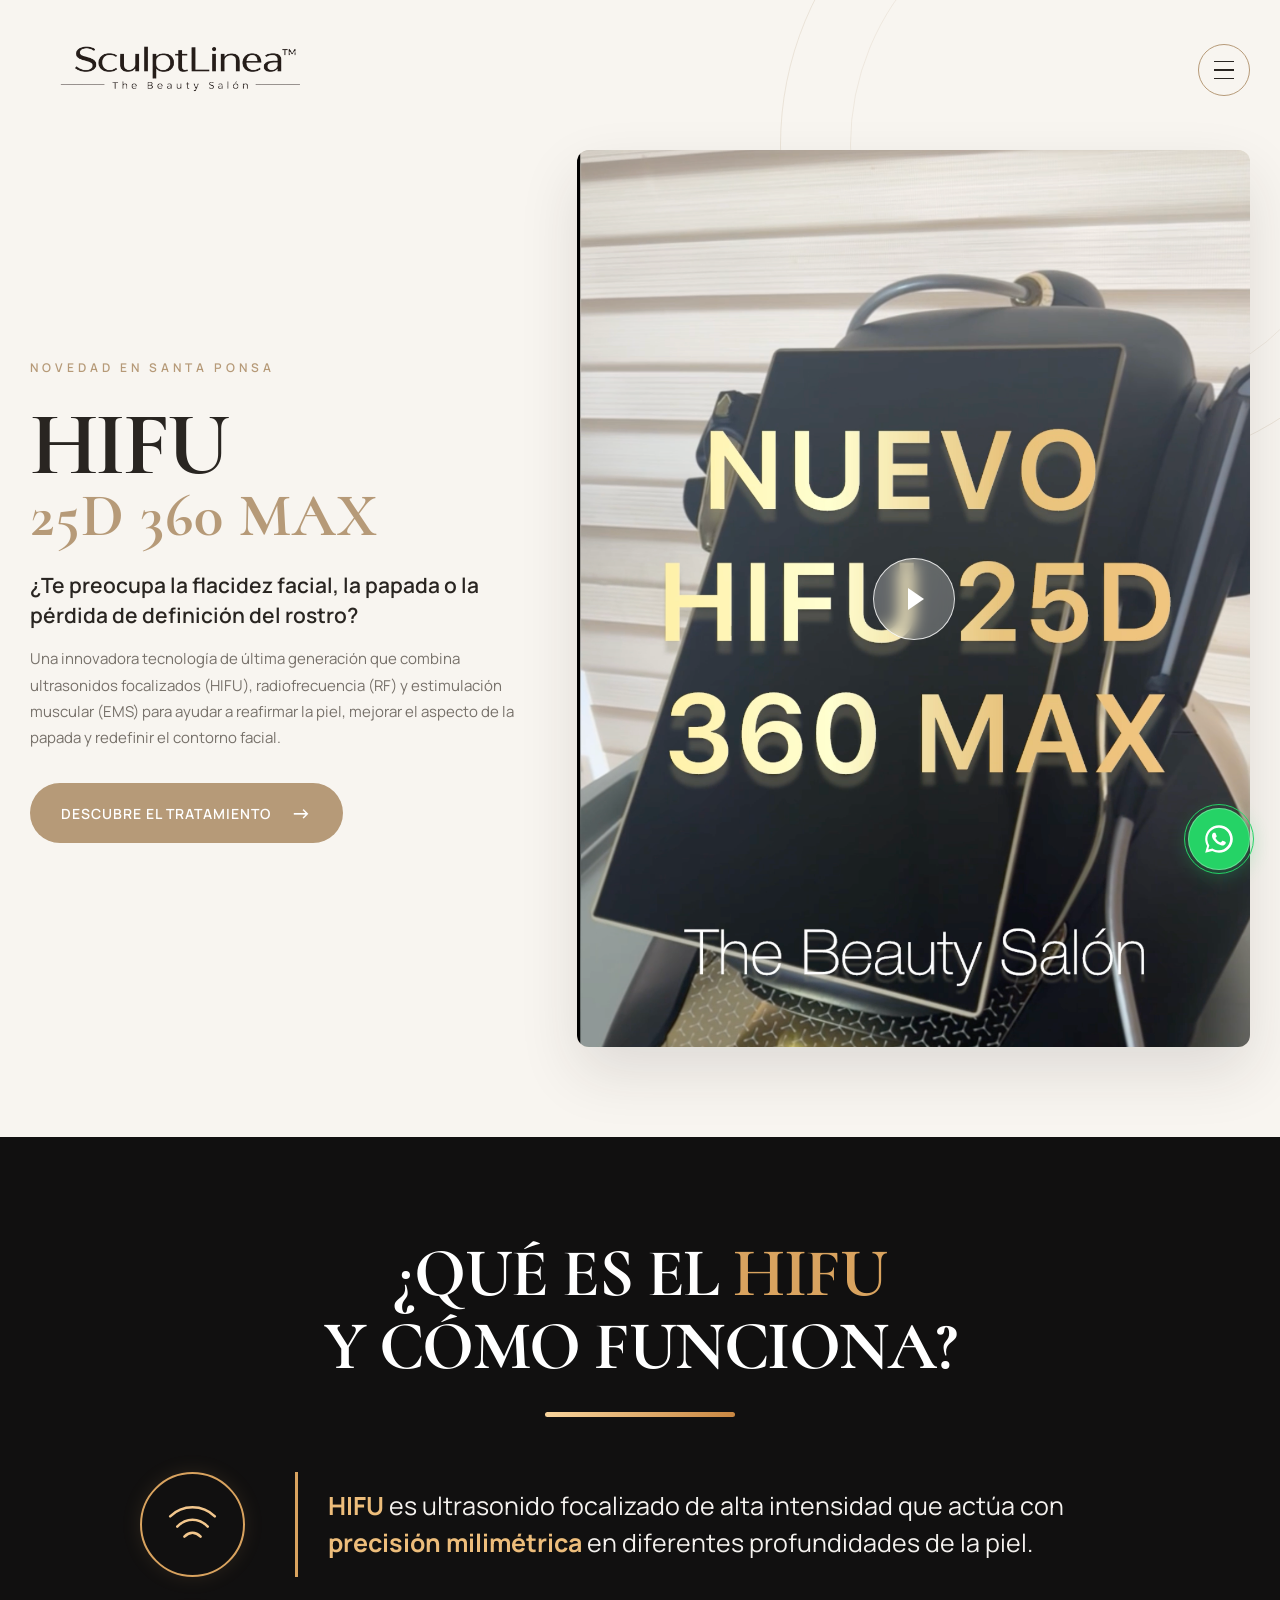
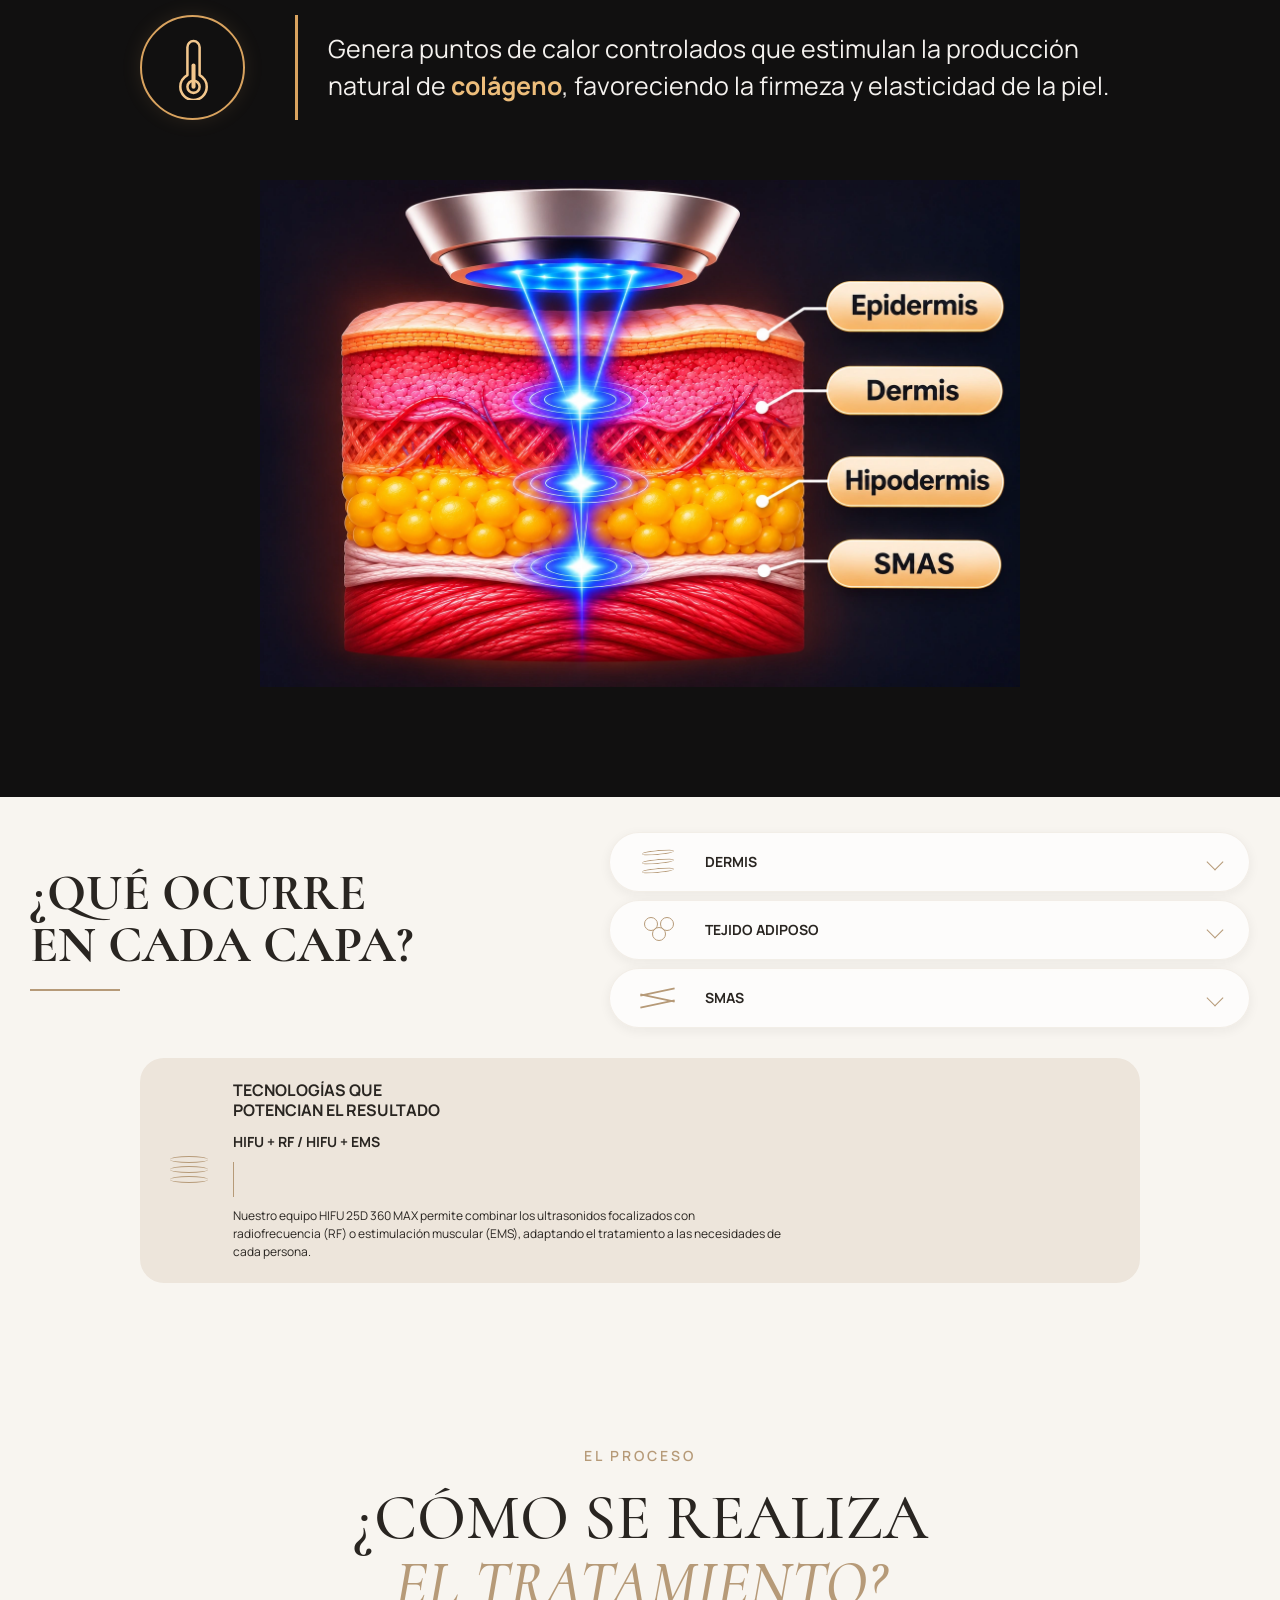
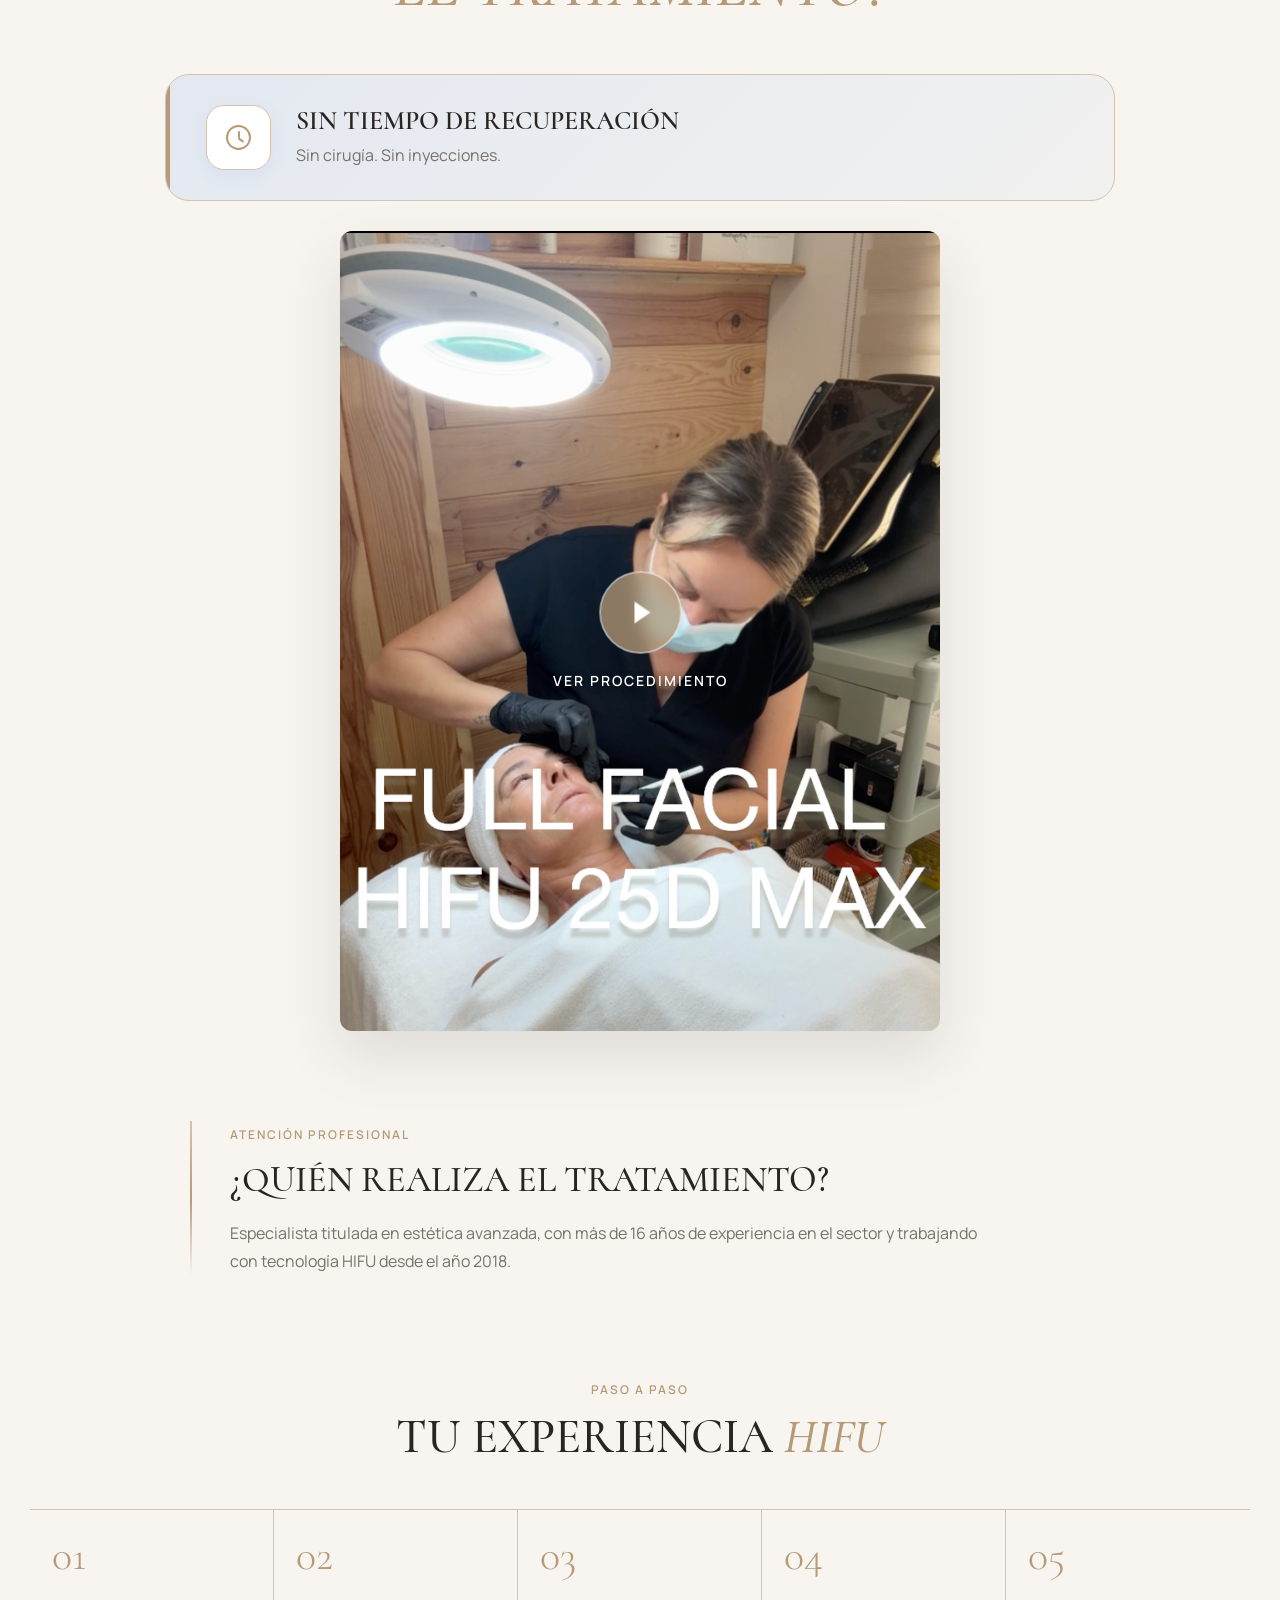
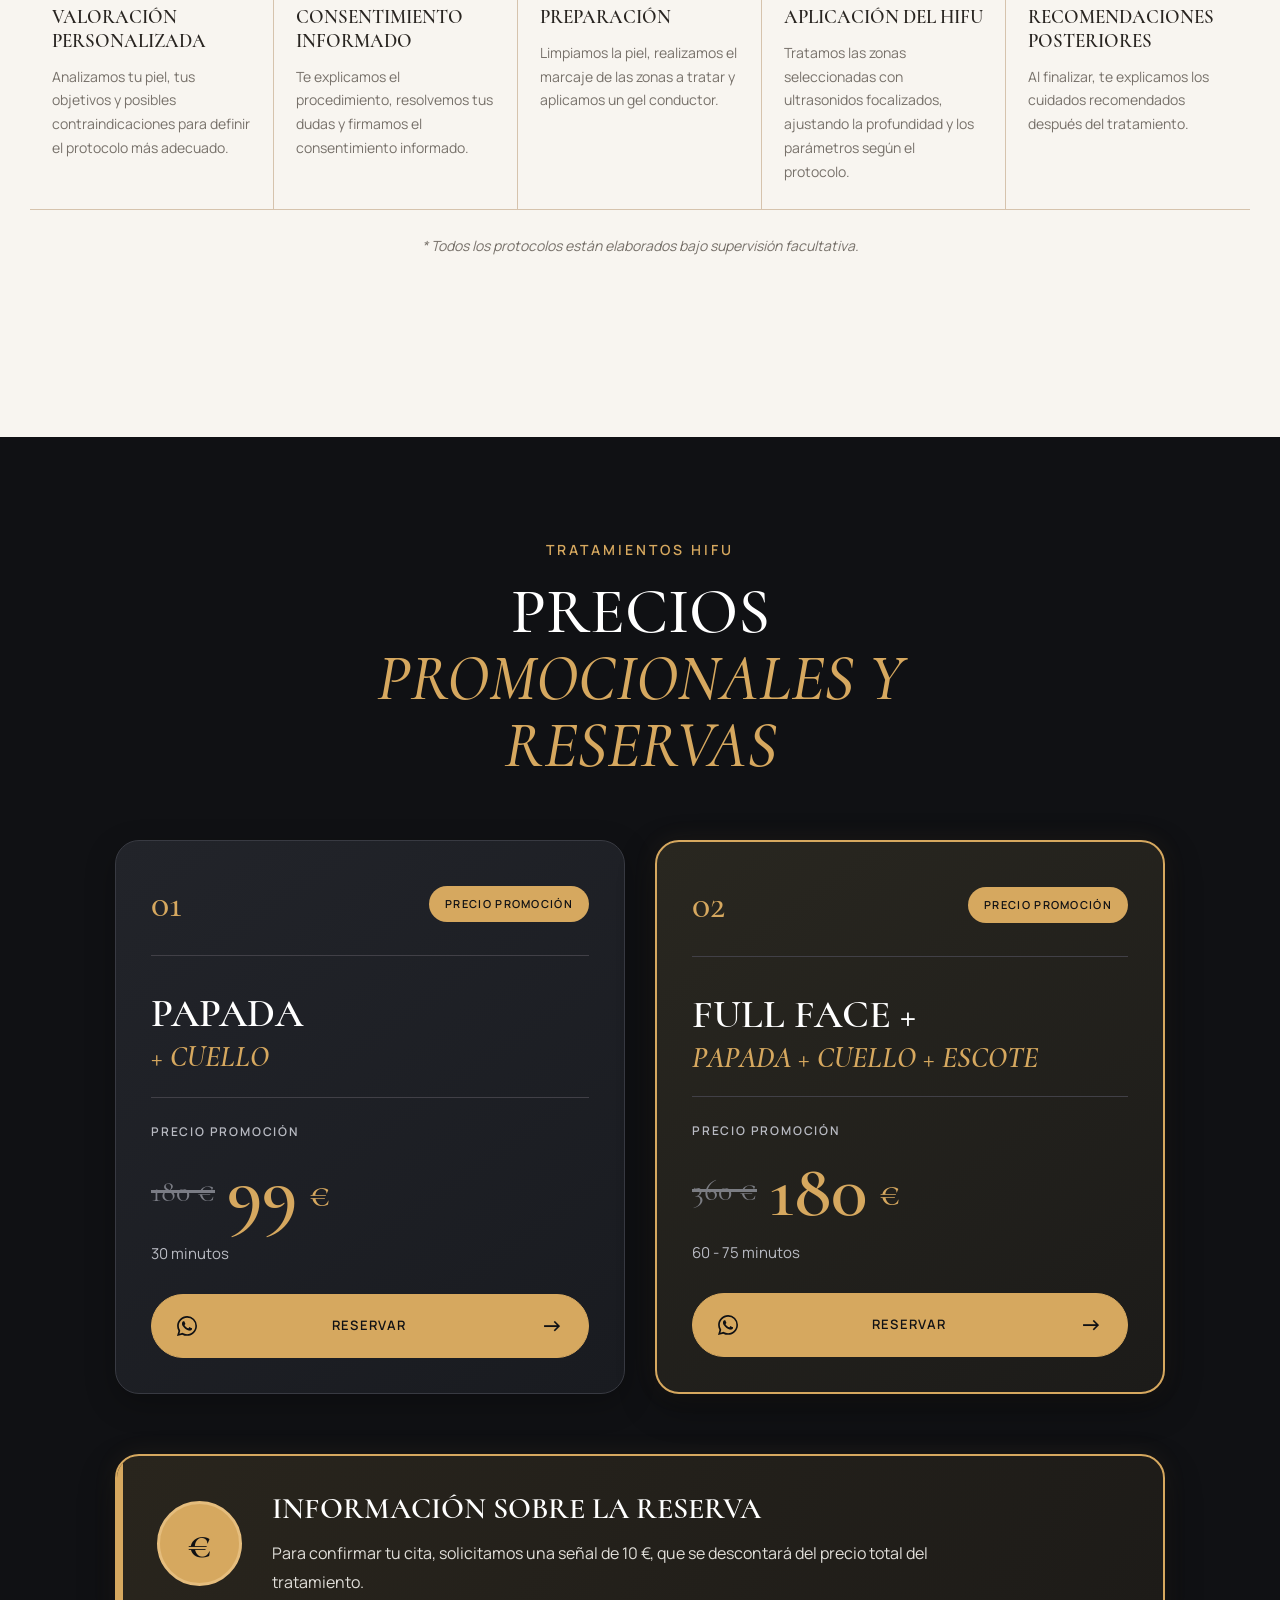
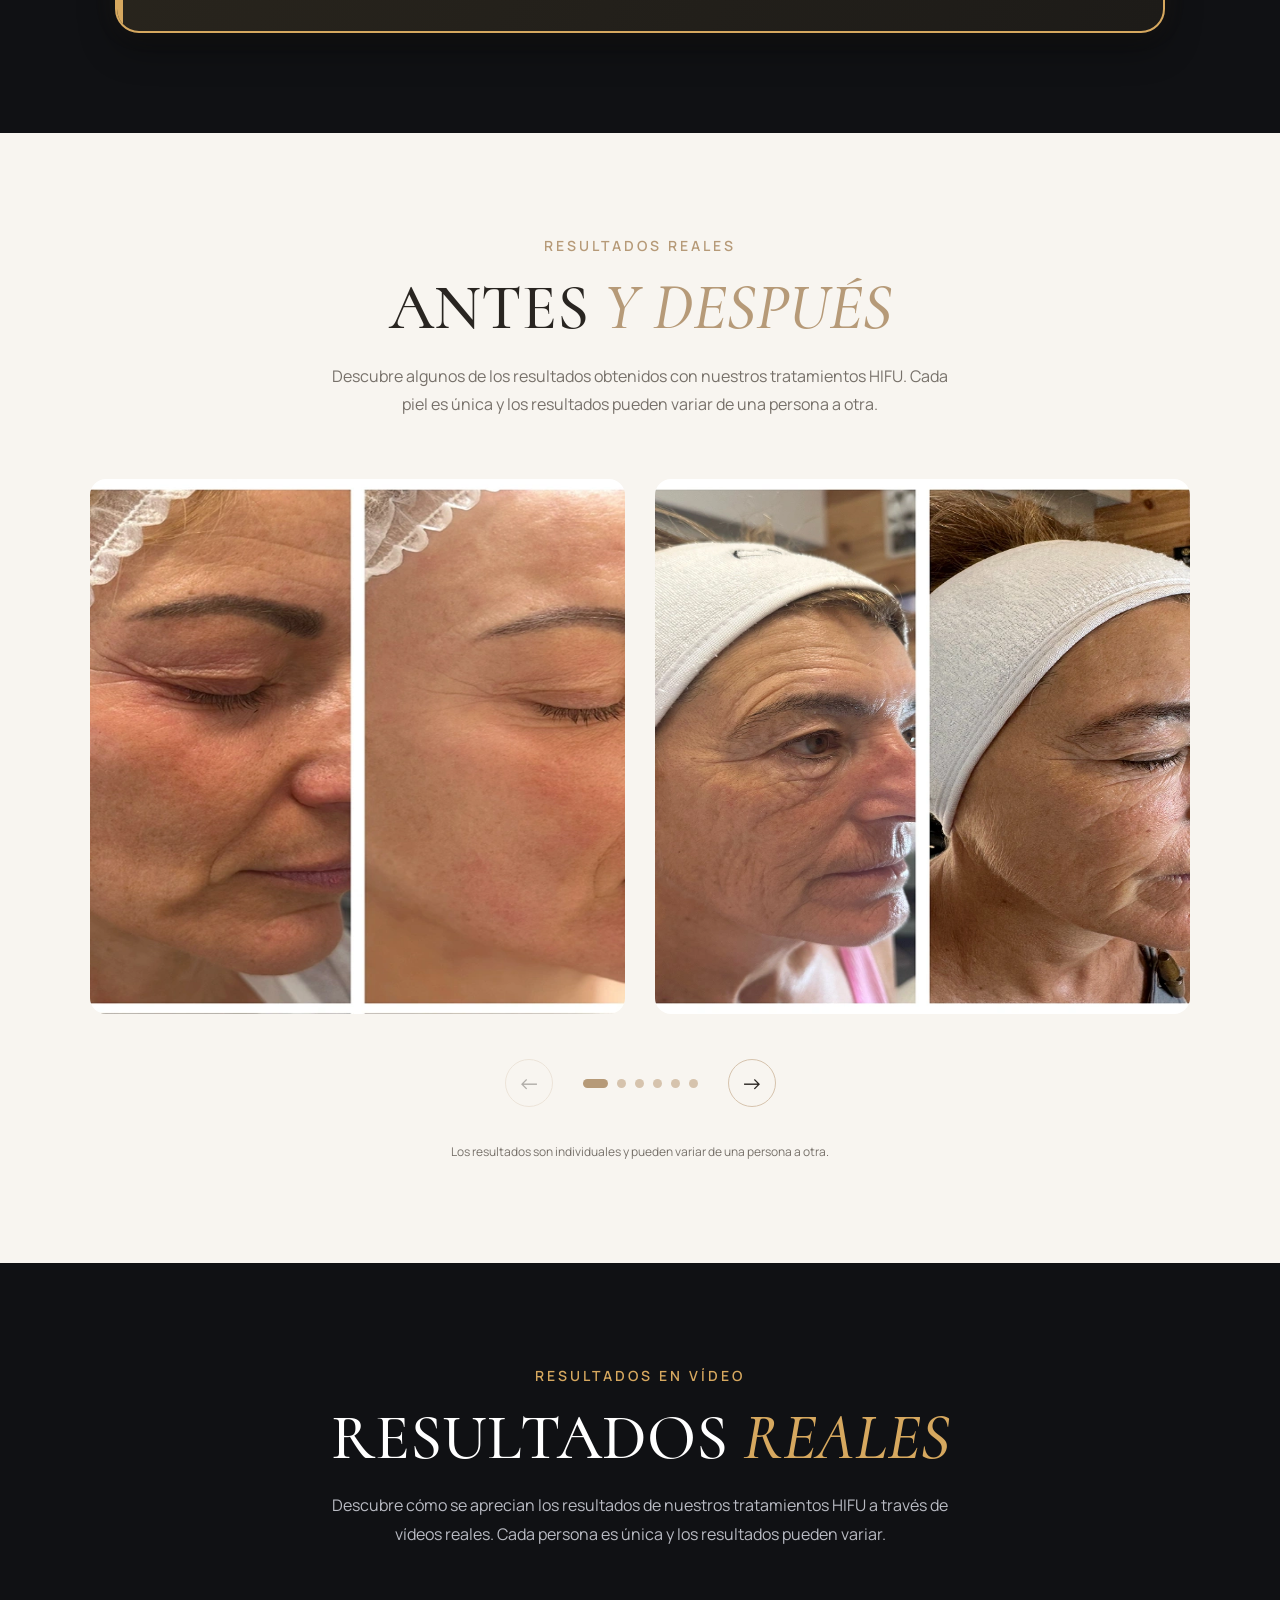
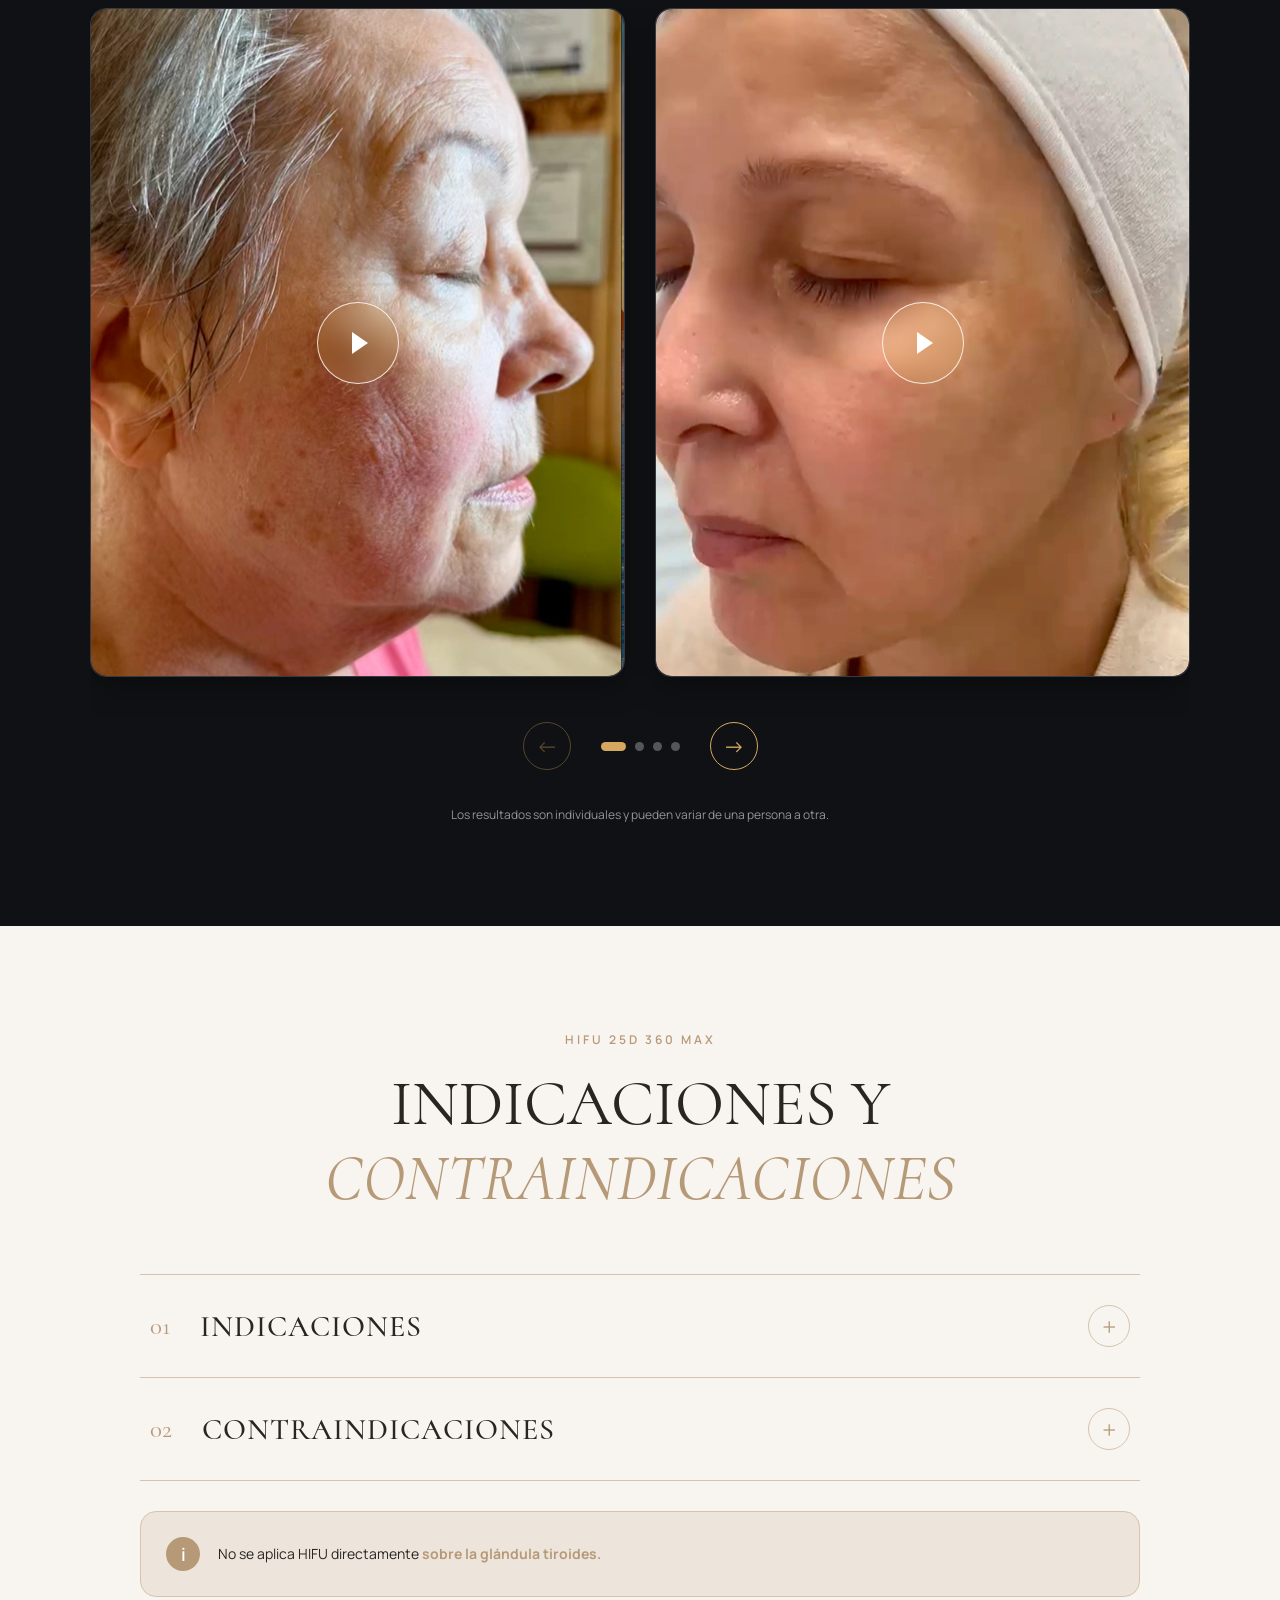
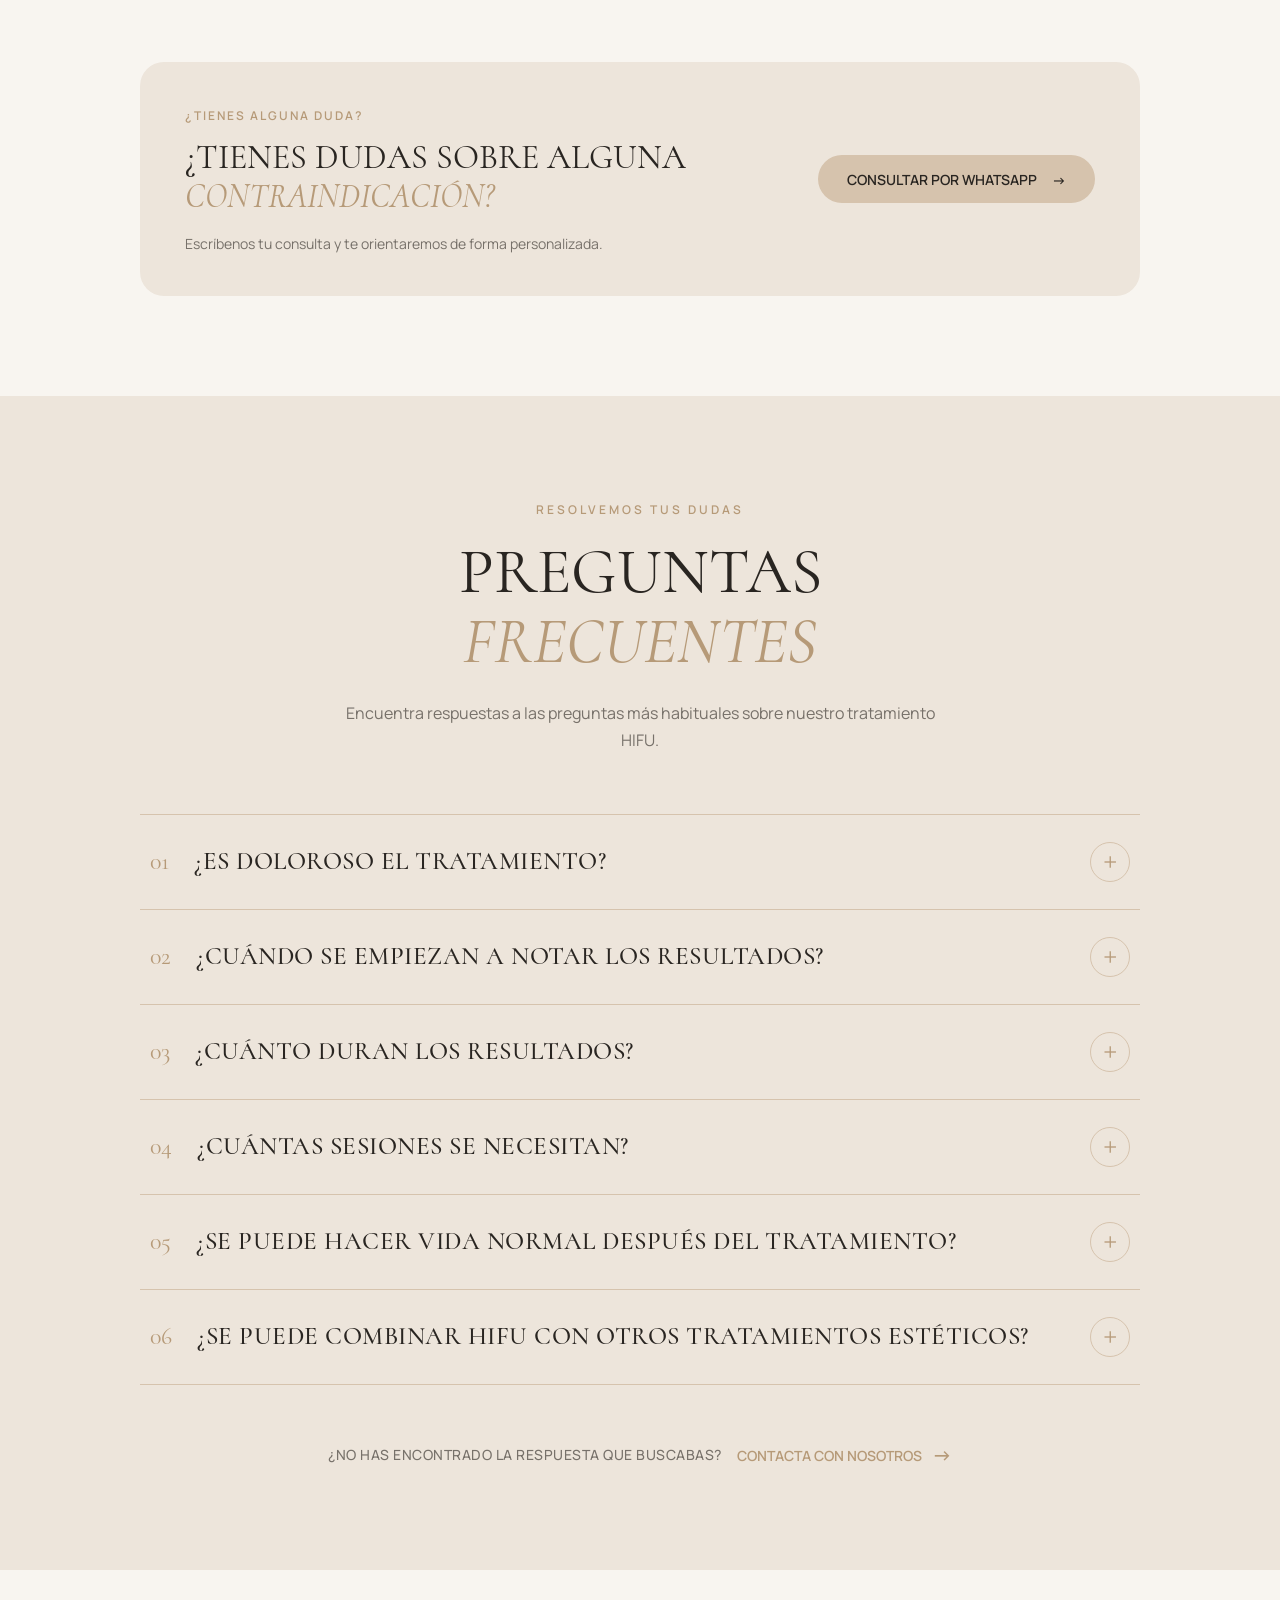
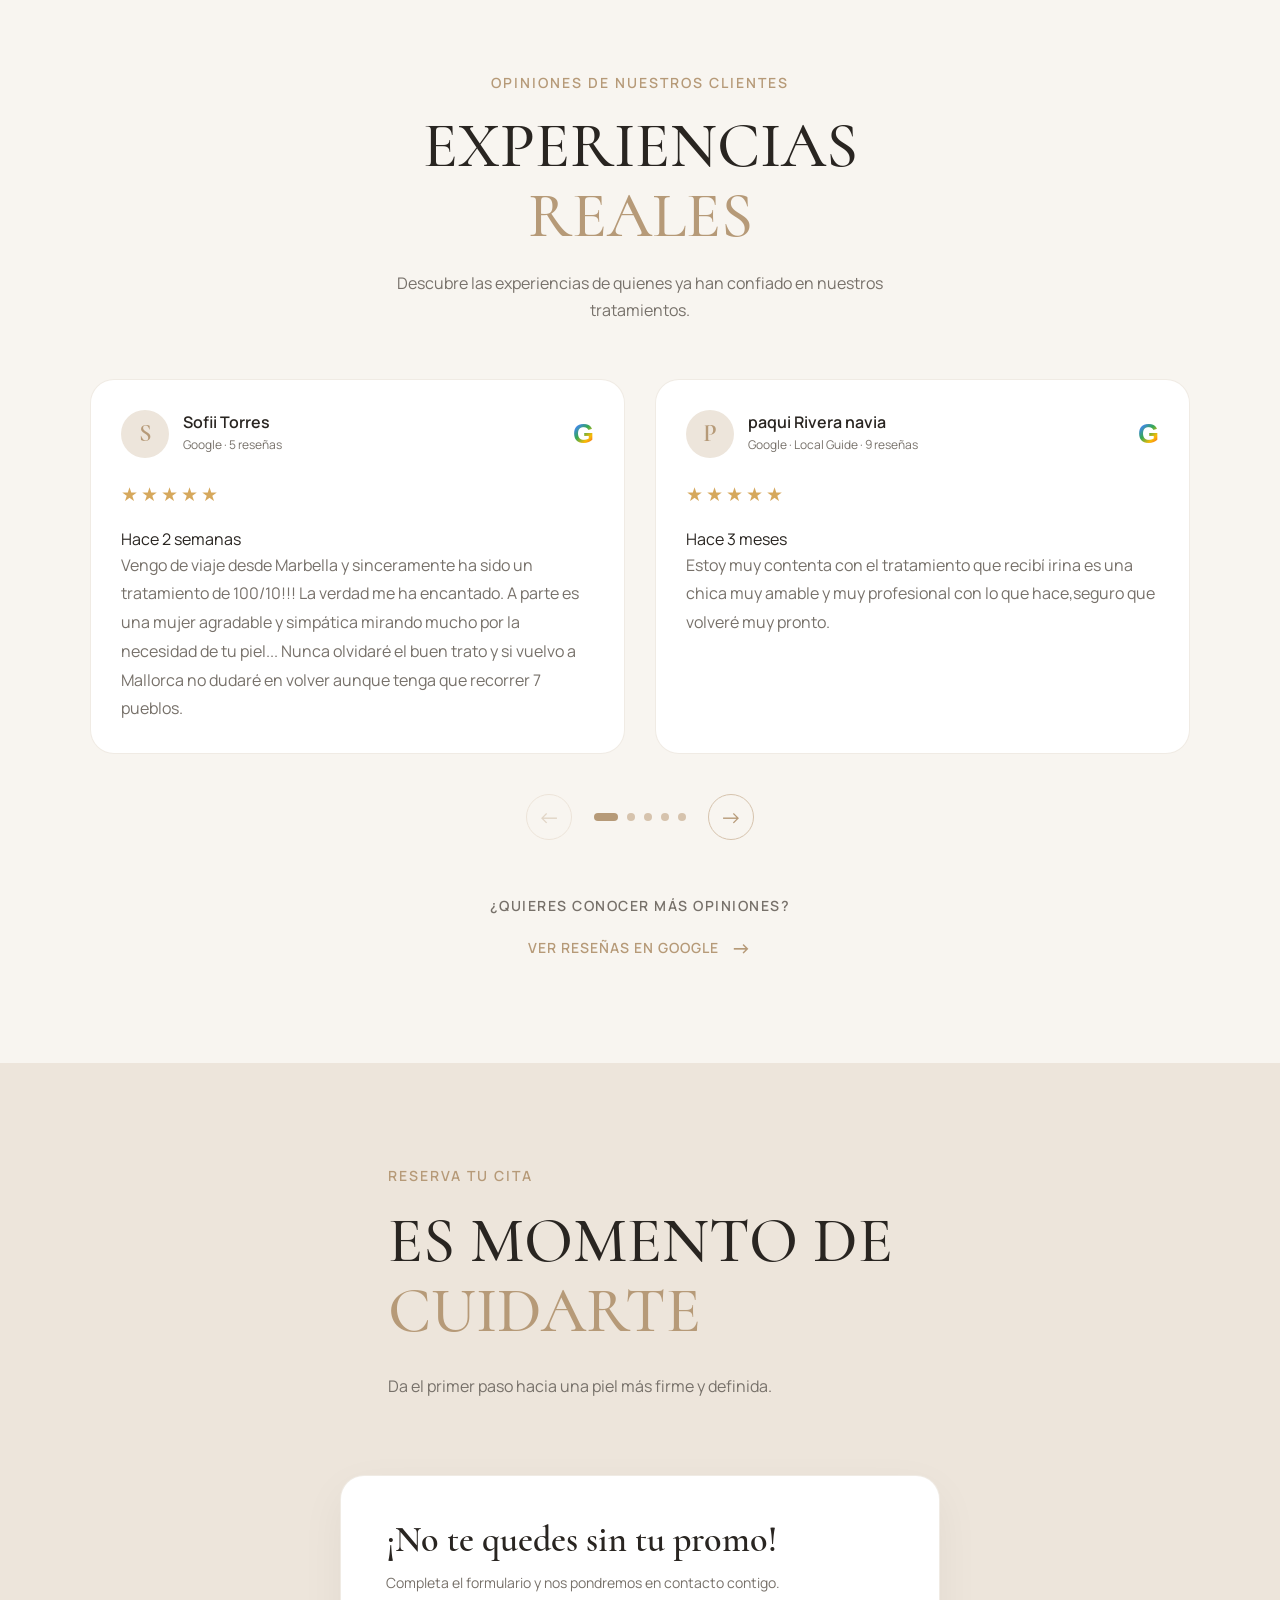
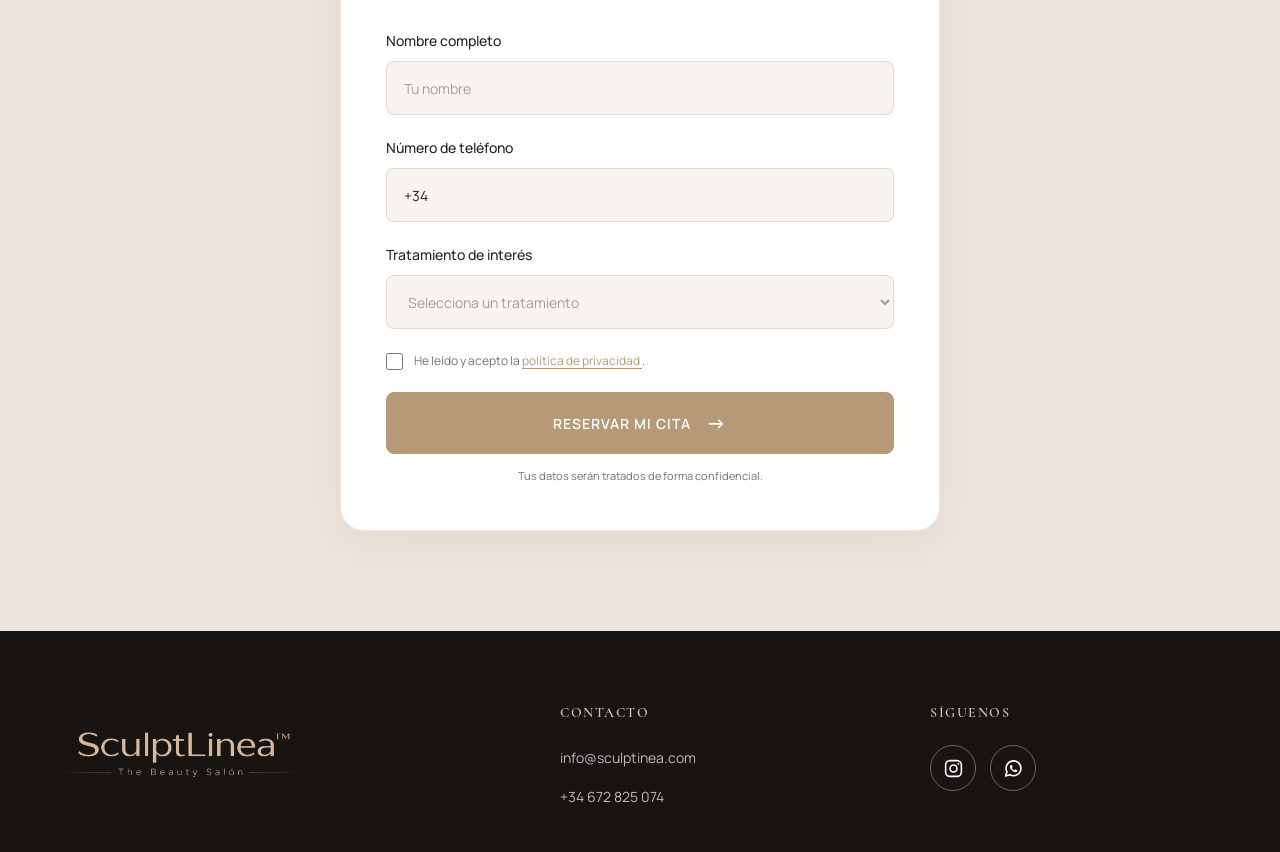
==== commit e26d39e7: "fdfs" ====
--- a/index.html
+++ b/index.html
@@ -15,6 +15,7 @@
     <script src="assets/js/faq.js" defer></script>
     <script src="assets/js/reviews.js" defer></script>
     <script src="assets/js/contacts.js" defer></script>
+    <script src="assets/js/video-result.js" defer></script>
 </head>
 <body>
     <header class="header">
@@ -867,6 +868,16 @@
                                 >
                             </div>
                         </article>
+                        <article class="results__item">
+                            <div class="results__image-wrapper">
+                                <img
+                                    class="results__image"
+                                    src="assets/img/result/photo-7.webp"
+                                    alt="Resultado antes y después del tratamiento HIFU"
+                                    loading="lazy"
+                                >
+                            </div>
+                        </article>
                     </div>
 
                     <div class="results__controls">
@@ -890,126 +901,207 @@
         </section>
         <!-- RESULT SECTION END -->
         
-        <!-- VIDEO RESULTS SECTION START -->
-        <section class="video-results section" id="video-results">
-            <div class="container">
-
-                <!-- SECTION TOP START -->
-                <div class="video-results__top">
-                    <span class="video-results__label">RESULTADOS EN VÍDEO</span>
-
-                    <h2 class="video-results__title">
-                        RESULTADOS <span>REALES</span>
-                    </h2>
-
-                    <p class="video-results__subtitle">
-                        Descubre cómo se aprecian los resultados de nuestros
-                        tratamientos HIFU a través de vídeos reales.
-                        Cada persona es única y los resultados pueden variar.
-                    </p>
-                </div>
-                <!-- SECTION TOP END -->
-
-                <!-- SLIDER START -->
-                <div class="video-results__slider">
-                    <div class="video-results__track">
-
-                        <article class="video-results__item">
-                            <div class="video-results__video-wrapper">
-                                <video
-                                    class="video-results__video"
-                                    src="assets/video/result/result-1.MOV"
-                                    controls
-                                    playsinline
-                                    preload="metadata"
-                                ></video>
-                            </div>
-                        </article>
-
-                        <article class="video-results__item">
-                            <div class="video-results__video-wrapper">
-                                <video
-                                    class="video-results__video"
-                                    src="assets/video/result/result-2.MP4"
-                                    controls
-                                    playsinline
-                                    preload="metadata"
-                                ></video>
-                            </div>
-                        </article>
-
-                        <article class="video-results__item">
-                            <div class="video-results__video-wrapper">
-                                <video
-                                    class="video-results__video"
-                                    src="assets/video/result/result-3.MOV"
-                                    controls
-                                    playsinline
-                                    preload="metadata"
-                                ></video>
-                            </div>
-                        </article>
-
-                        <article class="video-results__item">
-                            <div class="video-results__video-wrapper">
-                                <video
-                                    class="video-results__video"
-                                    src="assets/video/result/result-4.MOV"
-                                    controls
-                                    playsinline
-                                    preload="metadata"
-                                ></video>
-                            </div>
-                        </article>
-
-                        <article class="video-results__item">
-                            <div class="video-results__video-wrapper">
-                                <video
-                                    class="video-results__video"
-                                    src="assets/video/result/result-5.MP4"
-                                    controls
-                                    playsinline
-                                    preload="MP4"
-                                ></video>
-                            </div>
-                        </article>
-
-                    </div>
-
-                    <!-- SLIDER CONTROLS START -->
-                    <div class="video-results__controls">
+       <!-- VIDEO RESULTS SECTION START -->
+<section class="video-results section" id="video-results">
+    <div class="container">
+
+        <!-- SECTION TOP START -->
+        <div class="video-results__top">
+            <span class="video-results__label">RESULTADOS EN VÍDEO</span>
+
+            <h2 class="video-results__title">
+                RESULTADOS <span>REALES</span>
+            </h2>
+
+            <p class="video-results__subtitle">
+                Descubre cómo se aprecian los resultados de nuestros
+                tratamientos HIFU a través de vídeos reales.
+                Cada persona es única y los resultados pueden variar.
+            </p>
+        </div>
+        <!-- SECTION TOP END -->
+
+        <!-- SLIDER START -->
+        <div class="video-results__slider">
+
+            <div class="video-results__track">
+
+                <!-- VIDEO 1 -->
+                <article class="video-results__item">
+                    <div class="video-results__video-wrapper">
+
+                        <video
+                            class="video-results__video"
+                            preload="none"
+                            playsinline
+                            poster="assets/video/result/photo/video-photo1-1.webp"
+                        >
+                            <source
+                                src="assets/video/result/result-1.MOV"
+                                type="video/mp4"
+                            >
+                            Tu navegador no admite la reproducción de vídeo.
+                        </video>
 
                         <button
-                            class="video-results__arrow video-results__arrow--prev"
+                            class="video-results__play"
                             type="button"
-                            aria-label="Vídeos anteriores"
+                            aria-label="Reproducir vídeo"
                         >
-                            <span>←</span>
+                            <span class="video-results__play-icon"></span>
                         </button>
 
-                        <div class="video-results__pagination"></div>
+                    </div>
+                </article>
+
+                <!-- VIDEO 2 -->
+                <article class="video-results__item">
+                    <div class="video-results__video-wrapper">
+
+                        <video
+                            class="video-results__video"
+                            preload="none"
+                            playsinline
+                            poster="assets/video/result/photo/video-photo-2-1.webp"
+                        >
+                            <source
+                                src="assets/video/result/result-2.MP4"
+                                type="video/mp4"
+                            >
+                            Tu navegador no admite la reproducción de vídeo.
+                        </video>
 
                         <button
-                            class="video-results__arrow video-results__arrow--next"
+                            class="video-results__play"
                             type="button"
-                            aria-label="Vídeos siguientes"
+                            aria-label="Reproducir vídeo"
                         >
-                            <span>→</span>
+                            <span class="video-results__play-icon"></span>
                         </button>
 
                     </div>
-                    <!-- SLIDER CONTROLS END -->
-
-                </div>
-                <!-- SLIDER END -->
-
-                <p class="video-results__disclaimer">
-                    Los resultados son individuales y pueden variar de una persona a otra.
-                </p>
+                </article>
+
+                <!-- VIDEO 3 -->
+                <article class="video-results__item">
+                    <div class="video-results__video-wrapper">
+
+                        <video
+                            class="video-results__video"
+                            preload="none"
+                            playsinline
+                            poster="assets/video/result/photo/video-photo-3-1.webp"
+                        >
+                            <source
+                                src="assets/video/result/result-3.MOV"
+                                type="video/mp4"
+                            >
+                            Tu navegador no admite la reproducción de vídeo.
+                        </video>
+
+                        <button
+                            class="video-results__play"
+                            type="button"
+                            aria-label="Reproducir vídeo"
+                        >
+                            <span class="video-results__play-icon"></span>
+                        </button>
+
+                    </div>
+                </article>
+
+                <!-- VIDEO 4 -->
+                <article class="video-results__item">
+                    <div class="video-results__video-wrapper">
+
+                        <video
+                            class="video-results__video"
+                            preload="none"
+                            playsinline
+                            poster="assets/video/result/photo/video-photo-4-1.webp"
+                        >
+                            <source
+                                src="assets/video/result/result-4.MOV"
+                                type="video/mp4"
+                            >
+                            Tu navegador no admite la reproducción de vídeo.
+                        </video>
+
+                        <button
+                            class="video-results__play"
+                            type="button"
+                            aria-label="Reproducir vídeo"
+                        >
+                            <span class="video-results__play-icon"></span>
+                        </button>
+
+                    </div>
+                </article>
+
+                <!-- VIDEO 5 -->
+                <article class="video-results__item">
+                    <div class="video-results__video-wrapper">
+
+                        <video
+                            class="video-results__video"
+                            preload="none"
+                            playsinline
+                            poster="assets/video/result/photo/video-photo-5-1.webp"
+                        >
+                            <source
+                                src="assets/video/result/result-5.MP4"
+                                type="video/mp4"
+                            >
+                            Tu navegador no admite la reproducción de vídeo.
+                        </video>
+
+                        <button
+                            class="video-results__play"
+                            type="button"
+                            aria-label="Reproducir vídeo"
+                        >
+                            <span class="video-results__play-icon"></span>
+                        </button>
+
+                    </div>
+                </article>
 
             </div>
-        </section>
-        <!-- VIDEO RESULTS SECTION END -->
+
+            <!-- SLIDER CONTROLS START -->
+            <div class="video-results__controls">
+
+                <button
+                    class="video-results__arrow video-results__arrow--prev"
+                    type="button"
+                    aria-label="Vídeos anteriores"
+                >
+                    <span>←</span>
+                </button>
+
+                <div class="video-results__pagination"></div>
+
+                <button
+                    class="video-results__arrow video-results__arrow--next"
+                    type="button"
+                    aria-label="Vídeos siguientes"
+                >
+                    <span>→</span>
+                </button>
+
+            </div>
+            <!-- SLIDER CONTROLS END -->
+
+        </div>
+        <!-- SLIDER END -->
+
+        <p class="video-results__disclaimer">
+            Los resultados son individuales y pueden variar de una persona a otra.
+        </p>
+
+    </div>
+</section>
+<!-- VIDEO RESULTS SECTION END -->
 
       
        
@@ -2021,110 +2113,92 @@
         <!-- SECTION CONTACTS END -->
     </main>
     <!-- FOOTER START -->
-    <footer class="footer">
-        <div class="container">
-
-            <div class="footer__wrapper">
-
-                <!-- LOGO -->
-                <div class="footer__brand">
-                    <a href="#hero" class="footer__logo">
-                        <img src="assets/icons/logo-2.webp" alt="">
+<footer class="footer">
+    <div class="container">
+
+        <div class="footer__wrapper">
+
+            <!-- LOGO -->
+            <div class="footer__brand">
+                <a href="#hero" class="footer__logo">
+                    <img src="assets/icons/logo-2.webp" alt="Sculptlínea">
+                </a>
+            </div>
+
+            <!-- CONTACT -->
+            <div class="footer__contact">
+                <h3 class="footer__heading">CONTACTO</h3>
+
+                <ul class="footer__list">
+                    <li>
+                        <a href="mailto:info@sculptinea.com">
+                            info@sculptinea.com
+                        </a>
+                    </li>
+
+                    <li>
+                        <a href="tel:+34672825074">
+                            +34 672 825 074
+                        </a>
+                    </li>
+                </ul>
+            </div>
+
+            <!-- SOCIALS -->
+            <div class="footer__socials">
+                <h3 class="footer__heading">SÍGUENOS</h3>
+
+                <div class="footer__social-links">
+
+                    <!-- INSTAGRAM -->
+                    <a href="https://www.instagram.com/"
+                       class="footer__social-link"
+                       target="_blank"
+                       rel="noopener noreferrer"
+                       aria-label="Instagram">
+
+                        <svg viewBox="0 0 24 24"
+                             fill="none"
+                             xmlns="http://www.w3.org/2000/svg"
+                             aria-hidden="true">
+                            <rect x="3" y="3" width="18" height="18" rx="5"
+                                  stroke="currentColor" stroke-width="1.8"/>
+                            <circle cx="12" cy="12" r="4"
+                                    stroke="currentColor" stroke-width="1.8"/>
+                            <circle cx="17.5" cy="6.8" r="1"
+                                    fill="currentColor"/>
+                        </svg>
                     </a>
 
-                    <!-- <p class="footer__description">
-                        Tecnología avanzada y cuidado personalizado
-                        para realzar tu belleza natural.
-                    </p> -->
-                </div>
-
-
-                <!-- NAVIGATION -->
-                <!-- <div class="footer__nav">
-                    <h3 class="footer__heading">NAVEGACIÓN</h3>
-
-                    <ul class="footer__list">
-                        <li><a href="#hero">Inicio</a></li>
-                        <li><a href="#about">Sobre nosotros</a></li>
-                        <li><a href="#treatment">Tratamiento</a></li>
-                        <li><a href="#pricing">Precios</a></li>
-                        <li><a href="#results">Resultados</a></li>
-                        <li><a href="#reviews">Opiniones</a></li>
-                    </ul>
-                </div> -->
-
-
-                <!-- CONTACT -->
-                <div class="footer__contact">
-                    <h3 class="footer__heading">CONTACTO</h3>
-
-                    <ul class="footer__list">
-                        <!-- <li>
-                            <a href="#contact">Reserva tu cita</a>
-                        </li> -->
-
-                        <li>
-                            <a href="https://wa.me/34XXXXXXXXX"
-                            target="_blank"
-                            rel="noopener noreferrer">
-                                WhatsApp
-                            </a>
-                        </li>
-
-                        <!-- <li>
-                            <a href="#contact">Consulta personalizada</a>
-                        </li> -->
-                    </ul>
-                </div>
-
-
-                <!-- SOCIALS -->
-                <!-- <div class="footer__socials">
-                    <h3 class="footer__heading">SÍGUENOS</h3>
-
-                    <div class="footer__social-links">
-
-                        <a href="#"
-                        class="footer__social-link"
-                        target="_blank"
-                        rel="noopener noreferrer"
-                        aria-label="Instagram">
-                            IG
-                        </a>
-
-                        <a href="#"
-                        class="footer__social-link"
-                        target="_blank"
-                        rel="noopener noreferrer"
-                        aria-label="Facebook">
-                            FB
-                        </a>
-
-                    </div>
-                </div> -->
-
+                    <!-- WHATSAPP -->
+                    <a href="https://wa.me/34672825074"
+                       class="footer__social-link"
+                       target="_blank"
+                       rel="noopener noreferrer"
+                       aria-label="WhatsApp">
+
+                        <svg viewBox="0 0 24 24"
+                             fill="none"
+                             xmlns="http://www.w3.org/2000/svg"
+                             aria-hidden="true">
+                            <path d="M20.5 11.7a8.5 8.5 0 0 1-12.6 7.4L3 20.5l1.5-4.7a8.5 8.5 0 1 1 16-4.1Z"
+                                  stroke="currentColor"
+                                  stroke-width="1.8"
+                                  stroke-linecap="round"
+                                  stroke-linejoin="round"/>
+                            <path d="M8.5 8.5c.2-.5.5-.5.8-.5h.5c.2 0 .4.1.5.4l.7 1.6c.1.2.1.4-.1.6l-.5.6c-.2.2-.2.4 0 .7.5.9 1.2 1.6 2.1 2.1.2.1.4.1.6-.1l.7-.8c.2-.2.4-.2.6-.1l1.5.7c.3.1.4.3.4.5 0 .3-.2 1.1-.7 1.5-.5.5-1.2.7-1.9.5-1.1-.3-2.5-1-3.7-2.2-1.2-1.2-2-2.6-2.2-3.7-.2-.7 0-1.4.5-1.8Z"
+                                  fill="currentColor"/>
+                        </svg>
+                    </a>
+
+                </div>
             </div>
 
-
-            <!-- BOTTOM -->
-            <!-- <div class="footer__bottom">
-
-                <p class="footer__copyright">
-                    © <span id="footer-year"></span> SCULPTLÍNEA.
-                    TODOS LOS DERECHOS RESERVADOS.
-                </p>
-
-                <div class="footer__legal">
-                    <a href="#">Política de privacidad</a>
-                    <a href="#">Aviso legal</a>
-                    <a href="#">Política de cookies</a>
-                </div>
-
-            </div> -->
-
         </div>
-    </footer>
-    <!-- FOOTER END -->
+
+    </div>
+</footer>
+<!-- FOOTER END -->
 
     <a
         href="https://wa.me/34XXXXXXXXX"
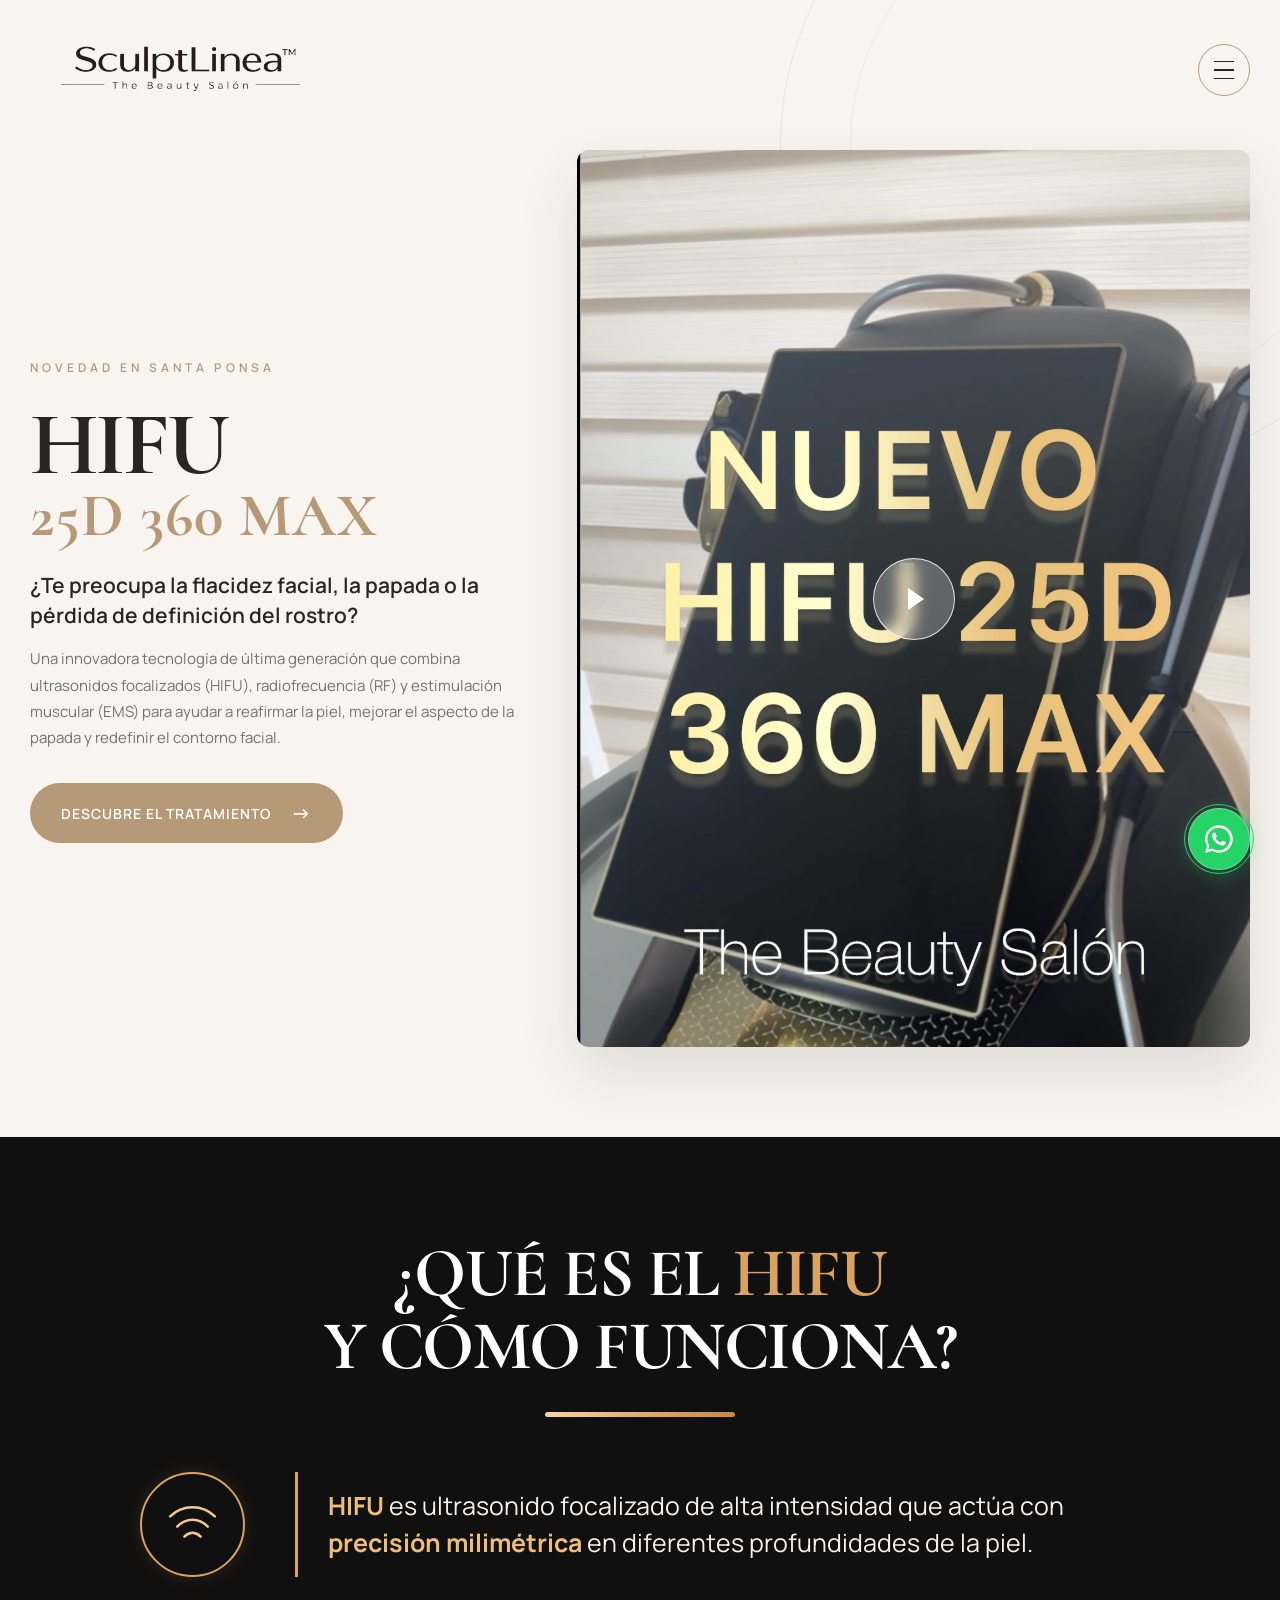
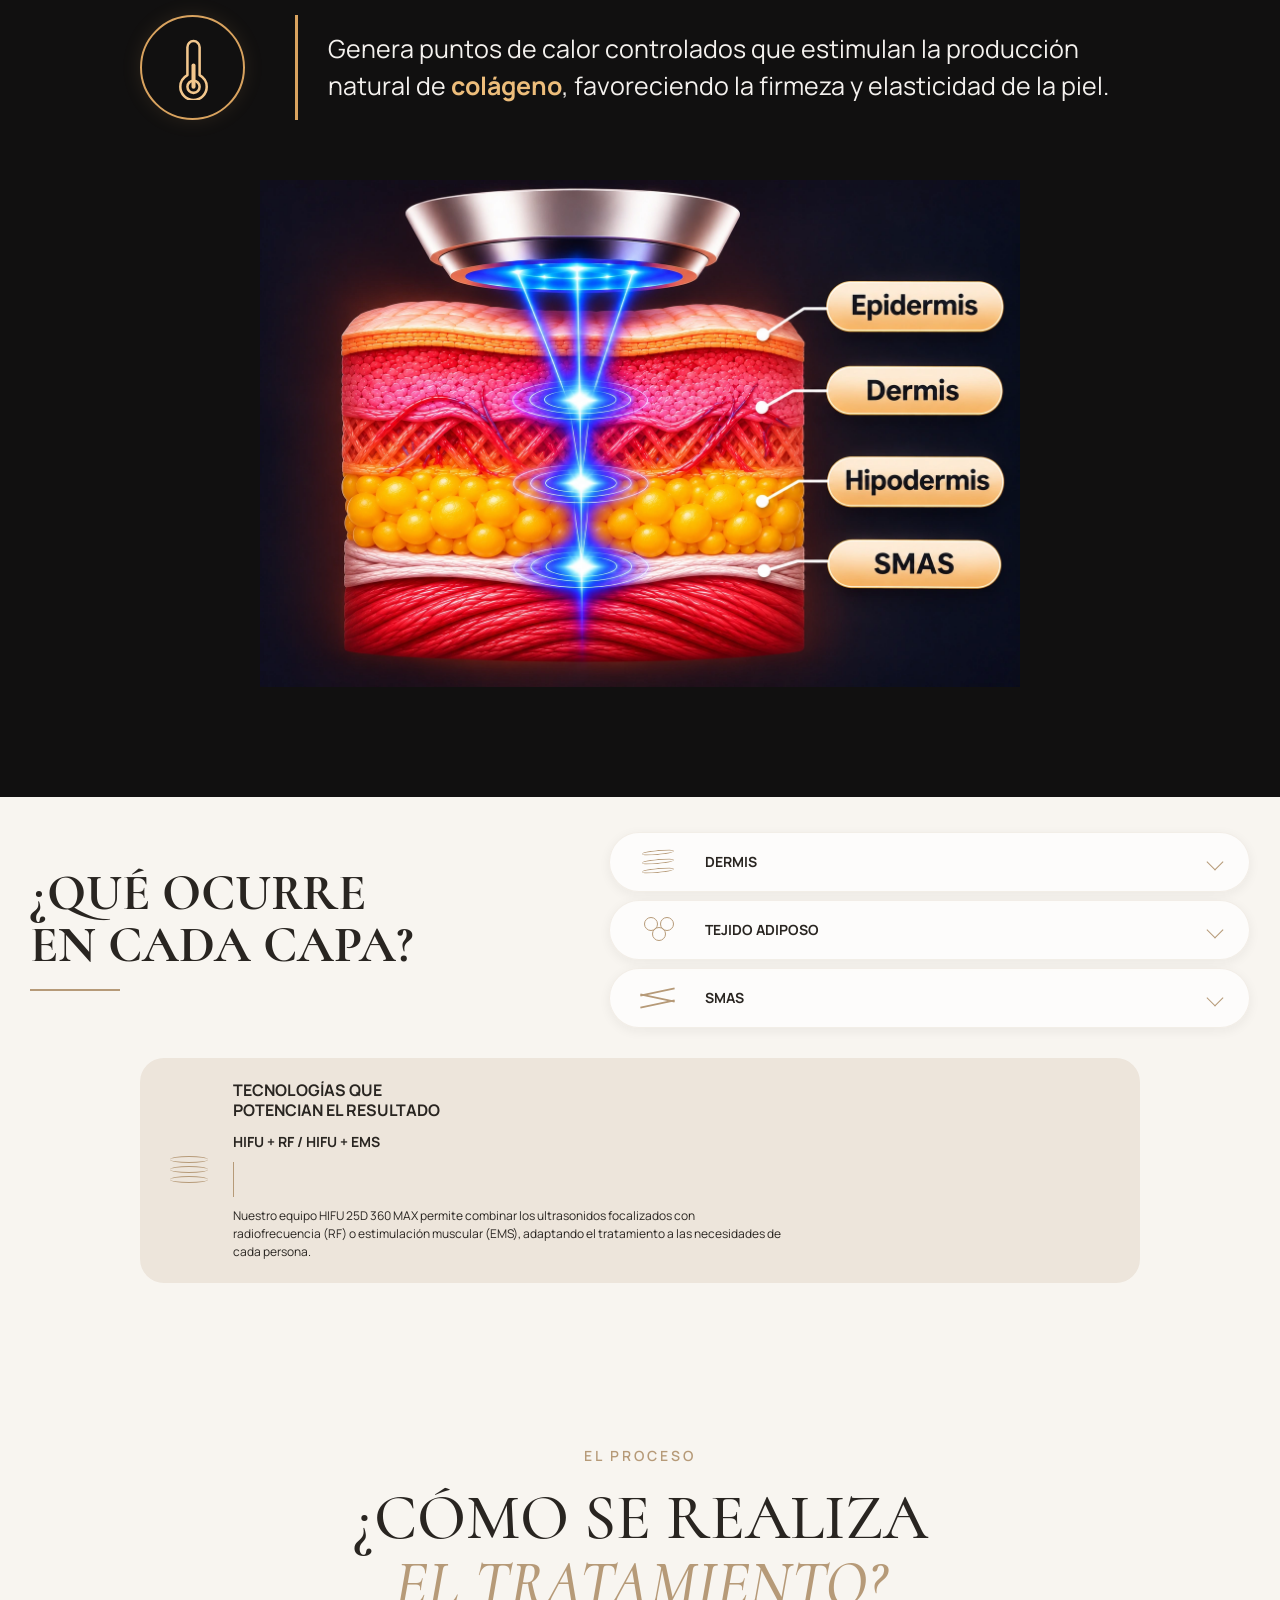
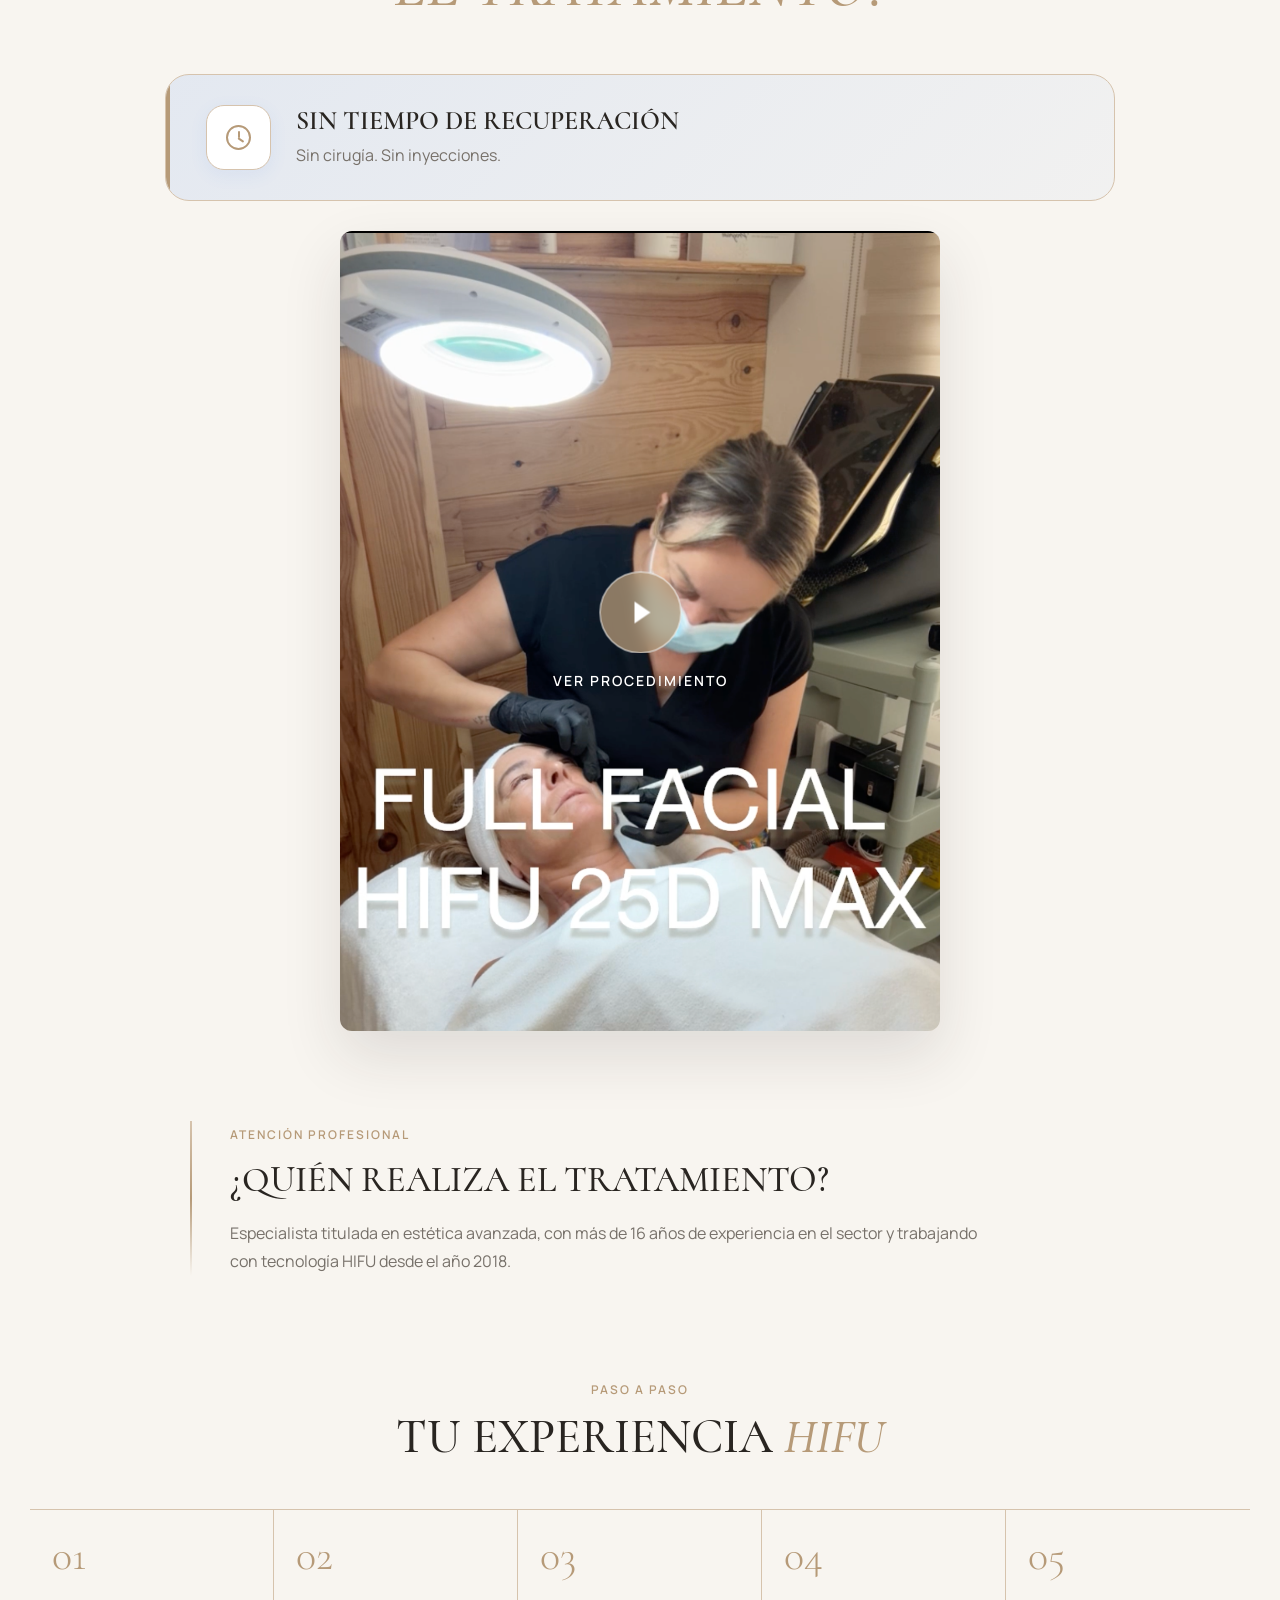
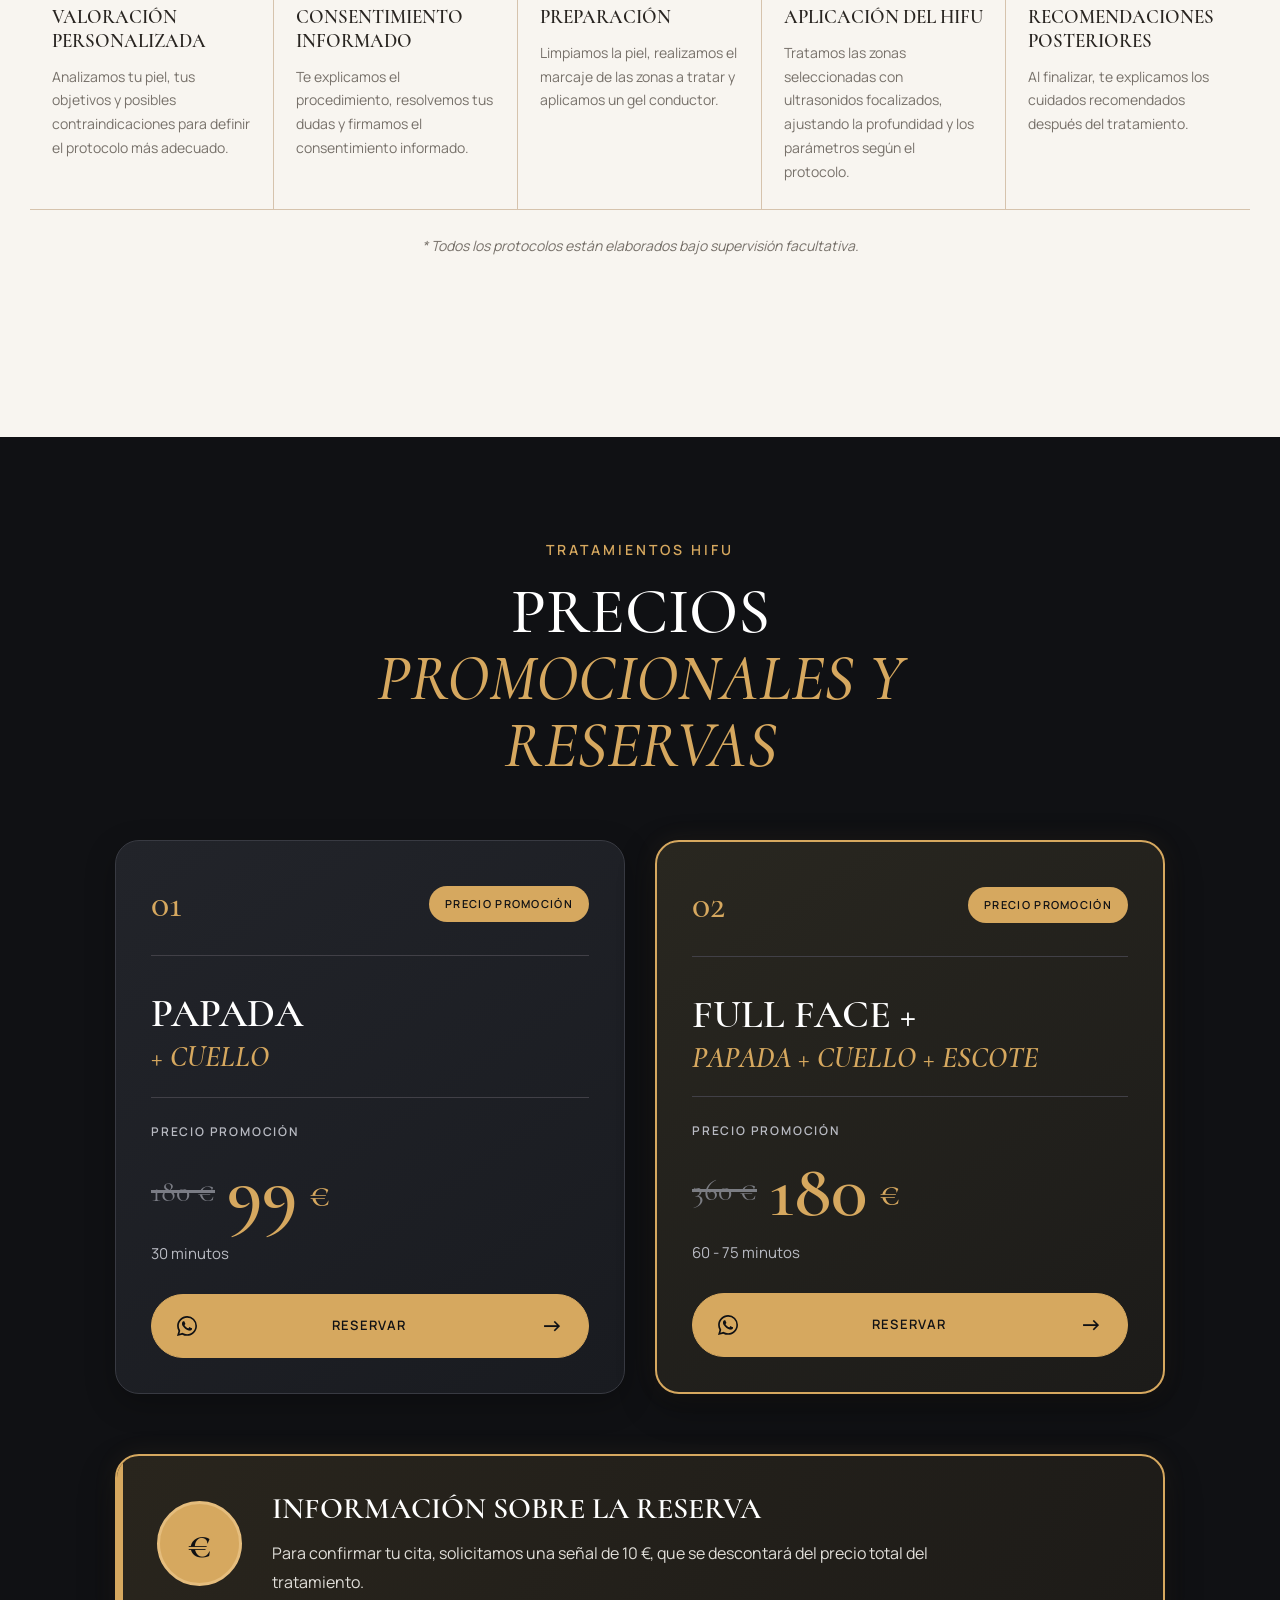
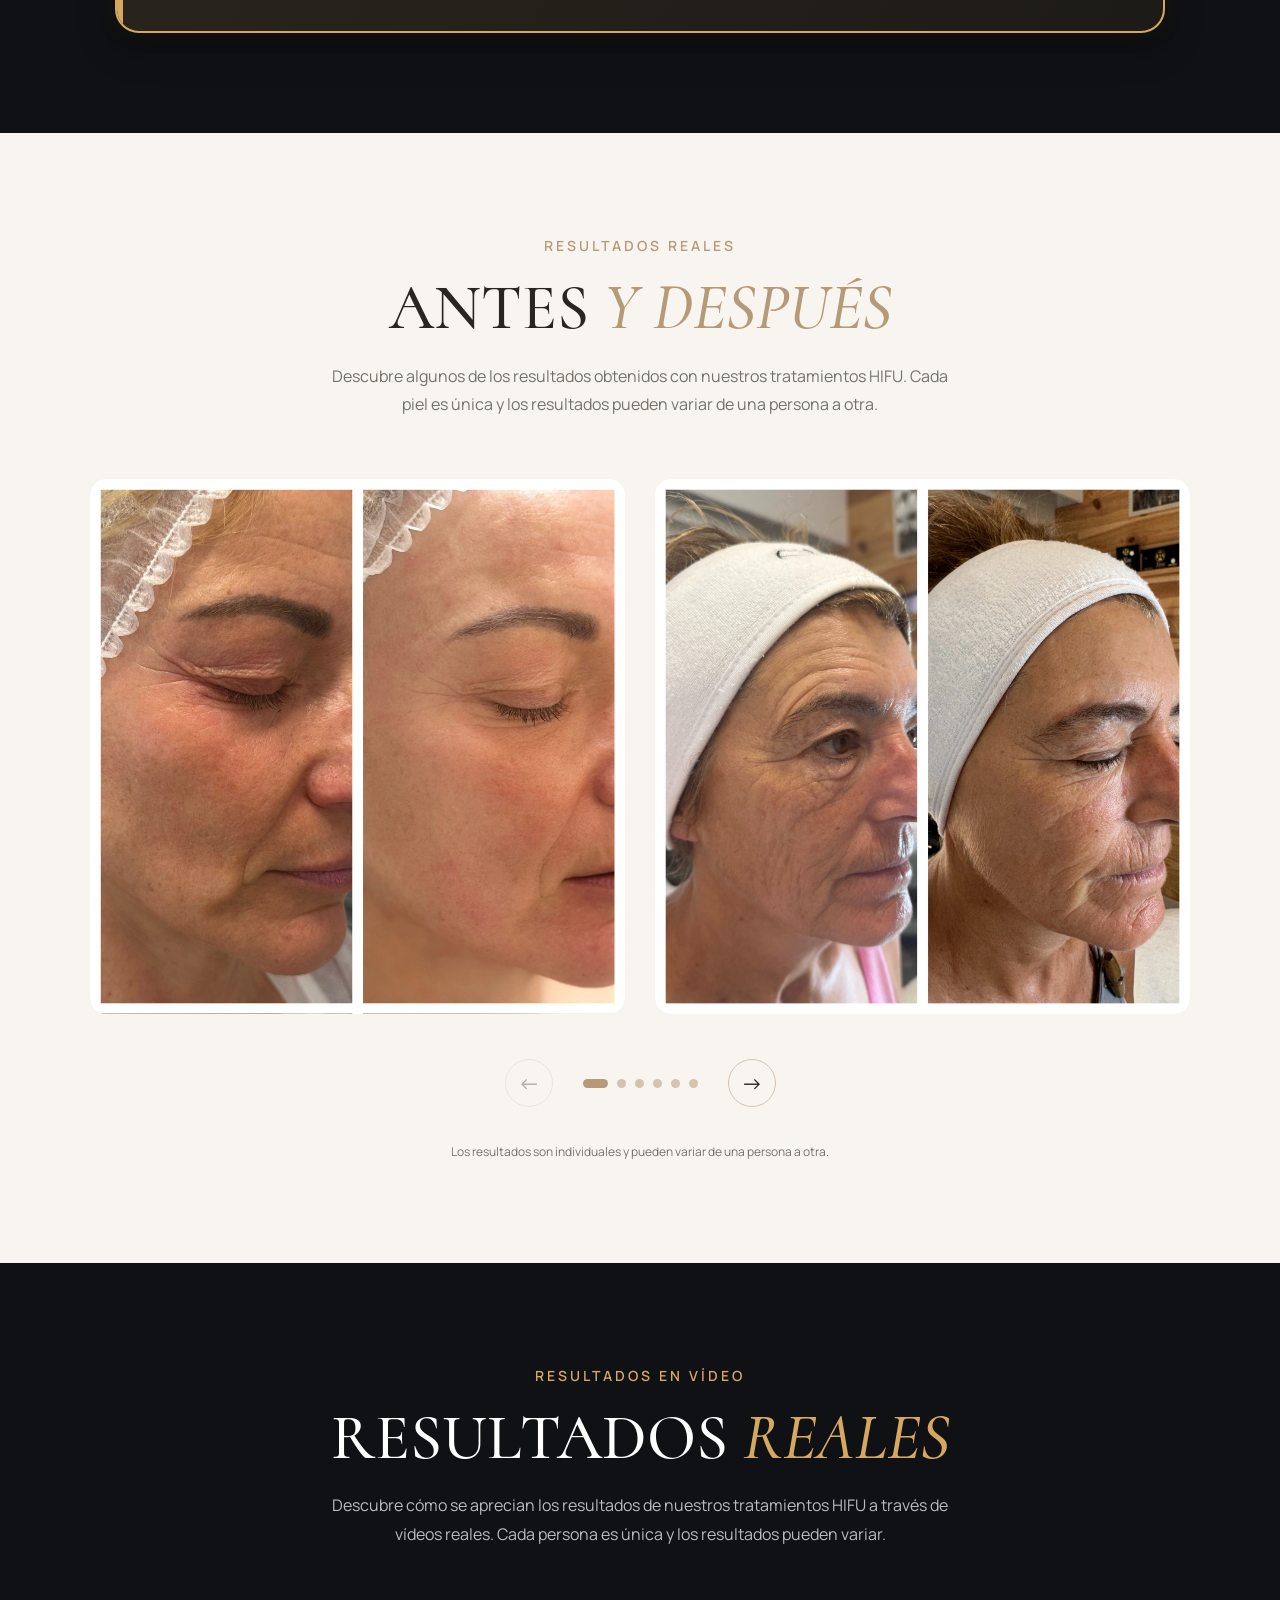
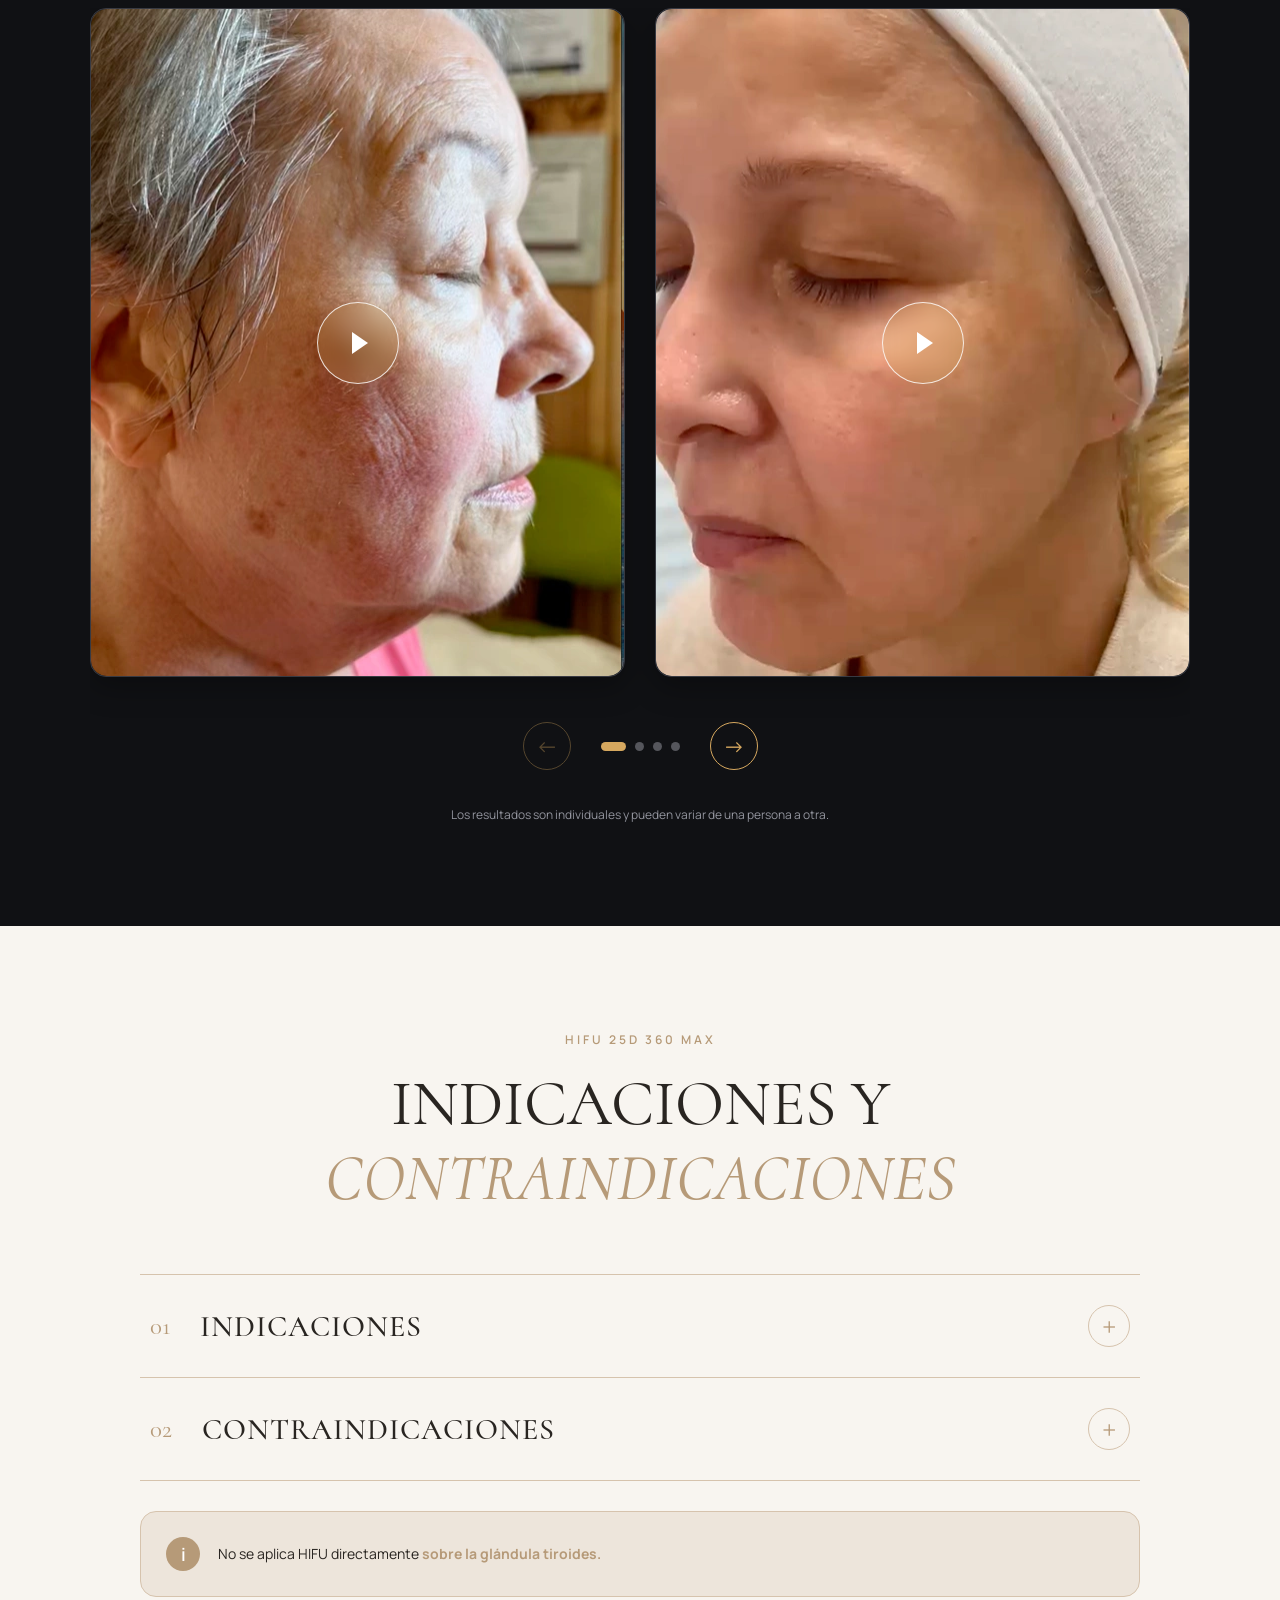
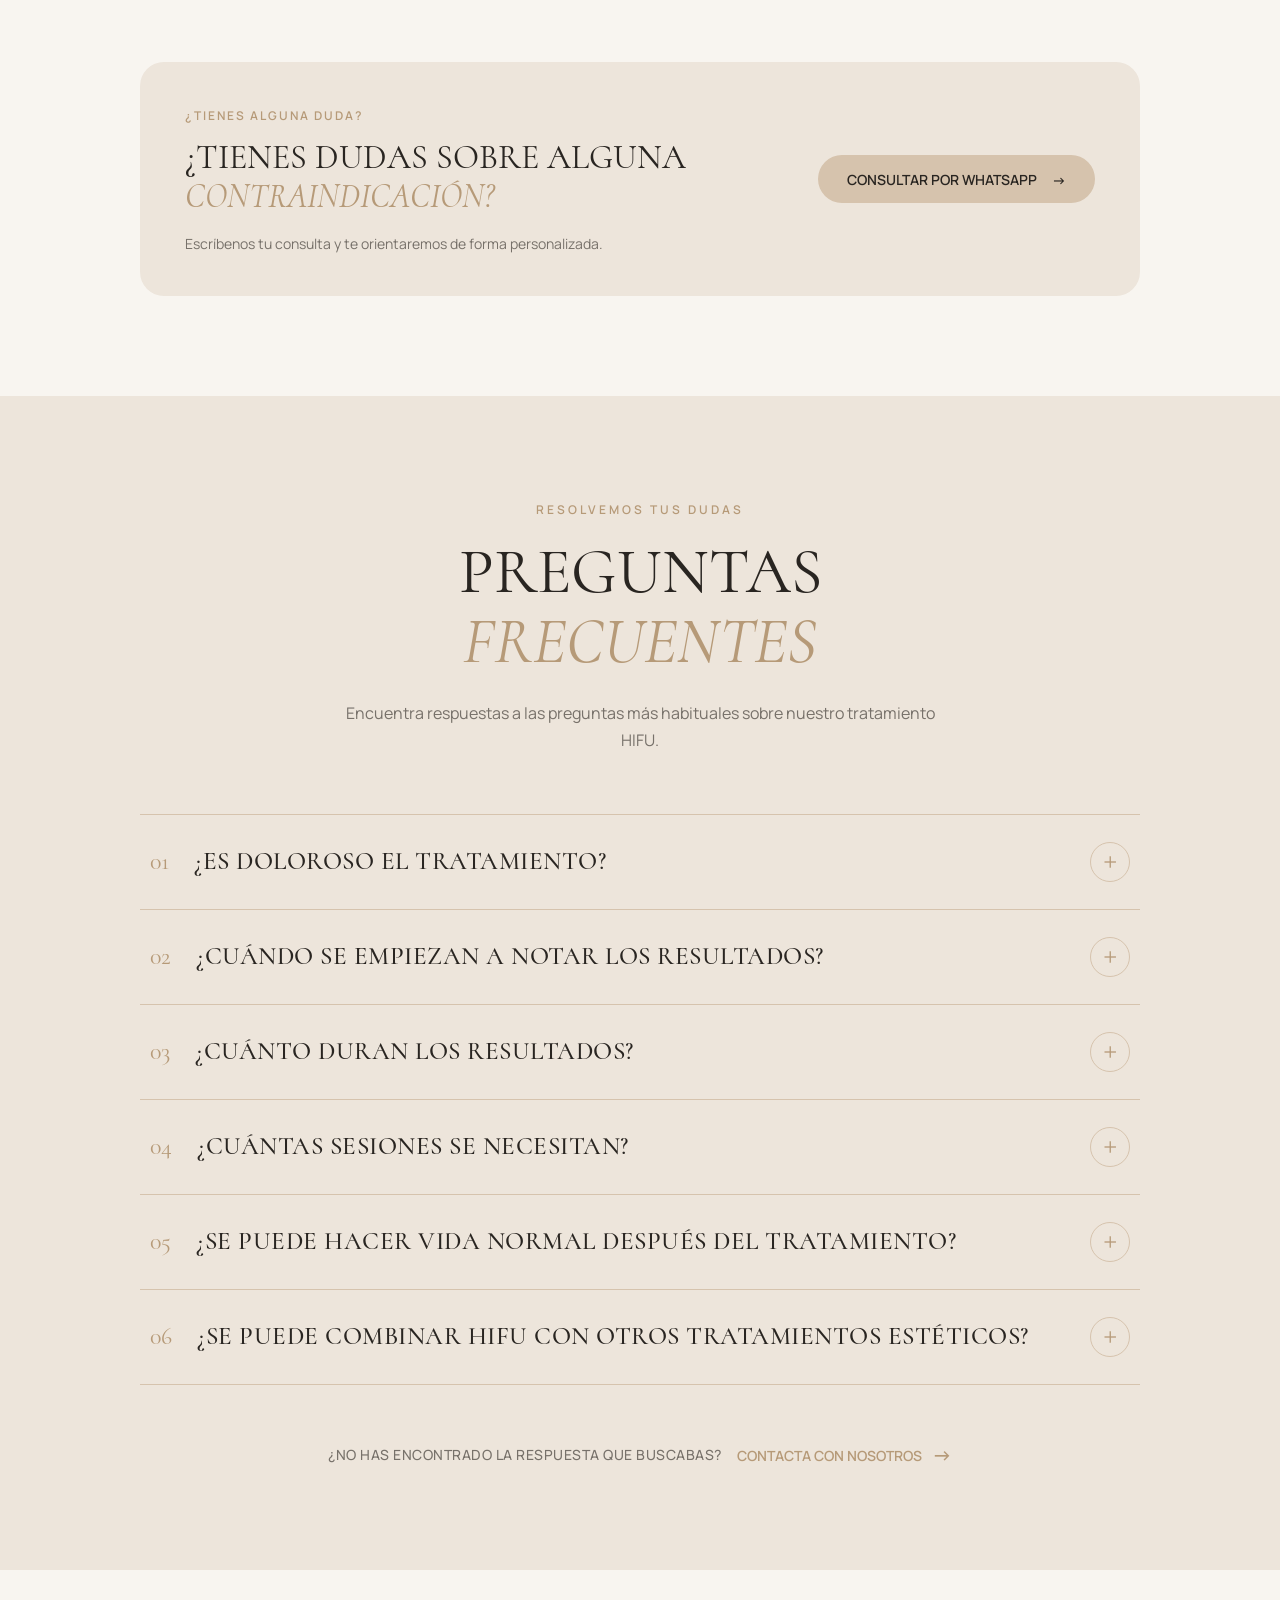
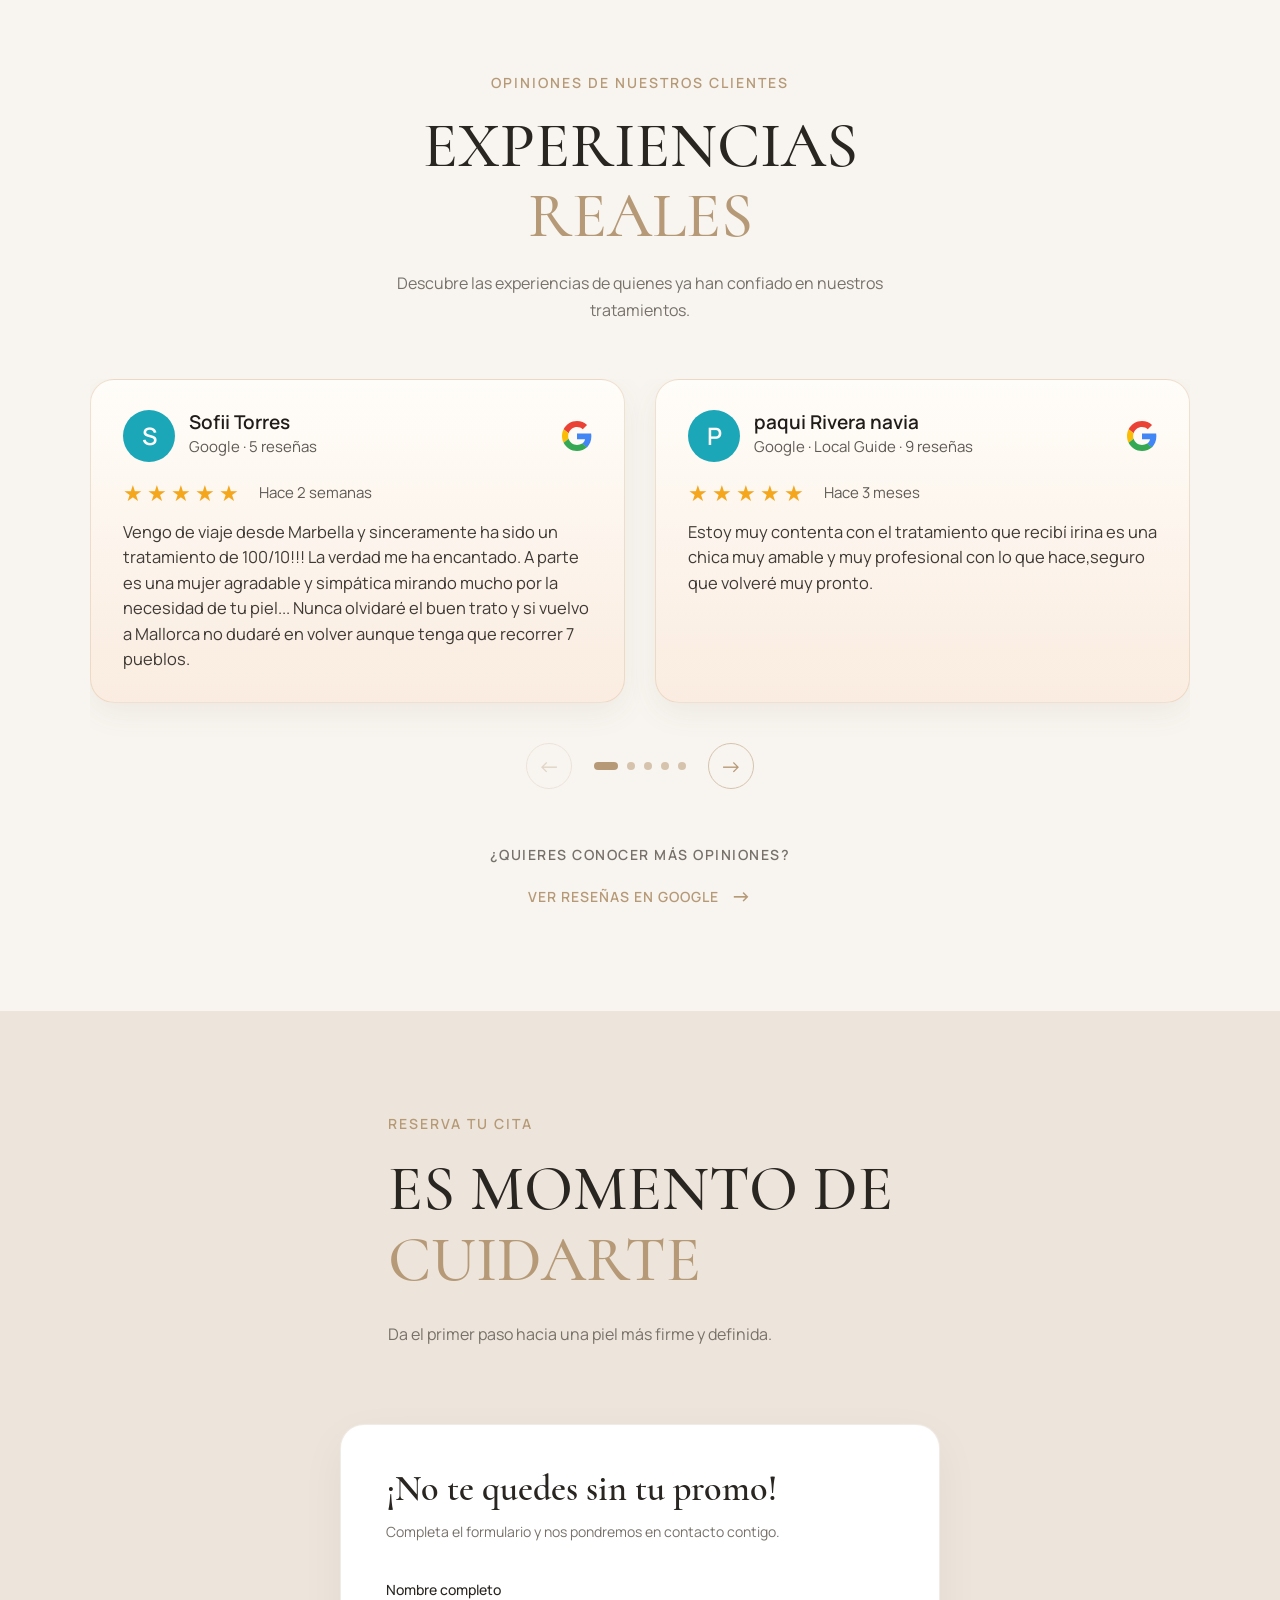
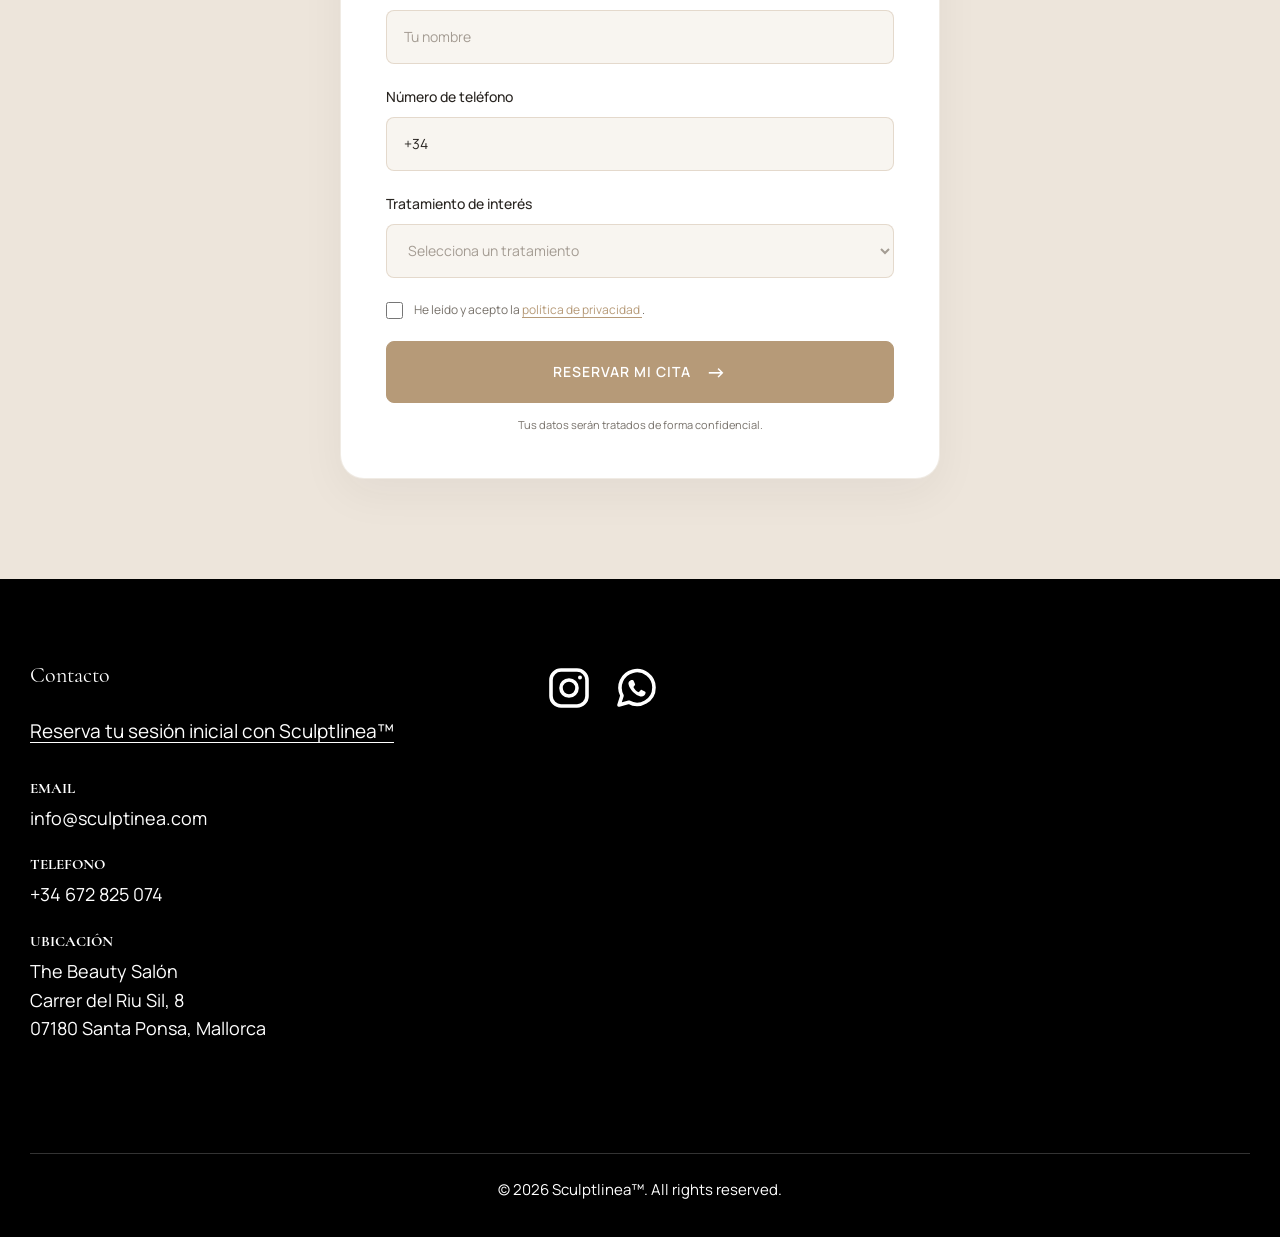
==== commit 6a96abe1: "dfsf" ====
--- a/index.html
+++ b/index.html
@@ -805,7 +805,7 @@
                             <div class="results__image-wrapper">
                                 <img
                                     class="results__image"
-                                    src="assets/img/result/photo-1 1.webp"
+                                    src="assets/img/result/1.webp"
                                     alt="Resultado antes y después del tratamiento HIFU"
                                     loading="lazy"
                                 >
@@ -816,7 +816,7 @@
                             <div class="results__image-wrapper">
                                 <img
                                     class="results__image"
-                                    src="assets/img/result/photo-2 1.webp"
+                                    src="assets/img/result/2.webp"
                                     alt="Resultado antes y después del tratamiento HIFU"
                                     loading="lazy"
                                 >
@@ -827,7 +827,7 @@
                             <div class="results__image-wrapper">
                                 <img
                                     class="results__image"
-                                    src="assets/img/result/photo-3 1.webp"
+                                    src="assets/img/result/3.webp"
                                     alt="Resultado antes y después del tratamiento HIFU"
                                     loading="lazy"
                                 >
@@ -838,7 +838,7 @@
                             <div class="results__image-wrapper">
                                 <img
                                     class="results__image"
-                                    src="assets/img/result/photo-4 1.webp"
+                                    src="assets/img/result/4.webp"
                                     alt="Resultado antes y después del tratamiento HIFU"
                                     loading="lazy"
                                 >
@@ -849,7 +849,7 @@
                             <div class="results__image-wrapper">
                                 <img
                                     class="results__image"
-                                    src="assets/img/result/photo-5 1.webp"
+                                    src="assets/img/result/5.webp"
                                     alt="Resultado antes y después del tratamiento HIFU"
                                     loading="lazy"
                                 >
@@ -862,7 +862,7 @@
                             <div class="results__image-wrapper">
                                 <img
                                     class="results__image"
-                                    src="assets/img/result/photo-6 1.webp"
+                                    src="assets/img/result/6.webp"
                                     alt="Resultado antes y después del tratamiento HIFU"
                                     loading="lazy"
                                 >
@@ -872,7 +872,7 @@
                             <div class="results__image-wrapper">
                                 <img
                                     class="results__image"
-                                    src="assets/img/result/photo-7.webp"
+                                    src="assets/img/result/7.webp"
                                     alt="Resultado antes y después del tratamiento HIFU"
                                     loading="lazy"
                                 >
@@ -2112,86 +2112,113 @@
         </section>
         <!-- SECTION CONTACTS END -->
     </main>
-    <!-- FOOTER START -->
+    
+<!-- FOOTER START -->
 <footer class="footer">
     <div class="container">
 
         <div class="footer__wrapper">
 
-            <!-- LOGO -->
-            <div class="footer__brand">
-                <a href="#hero" class="footer__logo">
-                    <img src="assets/icons/logo-2.webp" alt="Sculptlínea">
-                </a>
-            </div>
-
             <!-- CONTACT -->
             <div class="footer__contact">
-                <h3 class="footer__heading">CONTACTO</h3>
-
-                <ul class="footer__list">
-                    <li>
-                        <a href="mailto:info@sculptinea.com">
-                            info@sculptinea.com
-                        </a>
-                    </li>
-
-                    <li>
-                        <a href="tel:+34672825074">
-                            +34 672 825 074
-                        </a>
-                    </li>
-                </ul>
+
+                <h3 class="footer__heading">Contacto</h3>
+
+                <!-- BOOKING -->
+                <a href="#contact" class="footer__booking">
+                    Reserva tu sesión inicial con
+                    Sculptlinea™
+                </a>
+
+                <!-- EMAIL -->
+                <div class="footer__item">
+                    <h4 class="footer__label">EMAIL</h4>
+                    <a href="mailto:info@sculptinea.com">
+                        info@sculptinea.com
+                    </a>
+                </div>
+
+                <!-- PHONE -->
+                <div class="footer__item">
+                    <h4 class="footer__label">TELEFONO</h4>
+                    <a href="tel:+34672825074">
+                        +34 672 825 074
+                    </a>
+                </div>
+
+                <!-- LOCATION -->
+                <div class="footer__item">
+                    <h4 class="footer__label">UBICACIÓN</h4>
+
+                    <address class="footer__address">
+                        The Beauty Salón<br>
+                        Carrer del Riu Sil, 8<br>
+                        07180 Santa Ponsa, Mallorca
+                    </address>
+                </div>
+
             </div>
 
             <!-- SOCIALS -->
             <div class="footer__socials">
-                <h3 class="footer__heading">SÍGUENOS</h3>
-
-                <div class="footer__social-links">
-
-                    <!-- INSTAGRAM -->
-                    <a href="https://www.instagram.com/"
-                       class="footer__social-link"
-                       target="_blank"
-                       rel="noopener noreferrer"
-                       aria-label="Instagram">
-
-                        <svg viewBox="0 0 24 24"
-                             fill="none"
-                             xmlns="http://www.w3.org/2000/svg"
-                             aria-hidden="true">
-                            <rect x="3" y="3" width="18" height="18" rx="5"
-                                  stroke="currentColor" stroke-width="1.8"/>
-                            <circle cx="12" cy="12" r="4"
-                                    stroke="currentColor" stroke-width="1.8"/>
-                            <circle cx="17.5" cy="6.8" r="1"
-                                    fill="currentColor"/>
-                        </svg>
-                    </a>
-
-                    <!-- WHATSAPP -->
-                    <a href="https://wa.me/34672825074"
-                       class="footer__social-link"
-                       target="_blank"
-                       rel="noopener noreferrer"
-                       aria-label="WhatsApp">
-
-                        <svg viewBox="0 0 24 24"
-                             fill="none"
-                             xmlns="http://www.w3.org/2000/svg"
-                             aria-hidden="true">
-                            <path d="M20.5 11.7a8.5 8.5 0 0 1-12.6 7.4L3 20.5l1.5-4.7a8.5 8.5 0 1 1 16-4.1Z"
-                                  stroke="currentColor"
-                                  stroke-width="1.8"
-                                  stroke-linecap="round"
-                                  stroke-linejoin="round"/>
-                            <path d="M8.5 8.5c.2-.5.5-.5.8-.5h.5c.2 0 .4.1.5.4l.7 1.6c.1.2.1.4-.1.6l-.5.6c-.2.2-.2.4 0 .7.5.9 1.2 1.6 2.1 2.1.2.1.4.1.6-.1l.7-.8c.2-.2.4-.2.6-.1l1.5.7c.3.1.4.3.4.5 0 .3-.2 1.1-.7 1.5-.5.5-1.2.7-1.9.5-1.1-.3-2.5-1-3.7-2.2-1.2-1.2-2-2.6-2.2-3.7-.2-.7 0-1.4.5-1.8Z"
-                                  fill="currentColor"/>
-                        </svg>
-                    </a>
-
-                </div>
+
+                <!-- INSTAGRAM -->
+                <a href="https://www.instagram.com/"
+                   class="footer__social-link"
+                   target="_blank"
+                   rel="noopener noreferrer"
+                   aria-label="Instagram">
+
+                    <svg viewBox="0 0 24 24"
+                         fill="none"
+                         xmlns="http://www.w3.org/2000/svg"
+                         aria-hidden="true">
+
+                        <rect x="3" y="3"
+                              width="18" height="18"
+                              rx="5"
+                              stroke="currentColor"
+                              stroke-width="1.8"/>
+
+                        <circle cx="12" cy="12" r="4"
+                                stroke="currentColor"
+                                stroke-width="1.8"/>
+
+                        <circle cx="17.5" cy="6.8" r="1"
+                                fill="currentColor"/>
+                    </svg>
+                </a>
+
+                <!-- WHATSAPP -->
+                <a href="https://wa.me/34672825074"
+                   class="footer__social-link"
+                   target="_blank"
+                   rel="noopener noreferrer"
+                   aria-label="WhatsApp">
+
+                    <svg viewBox="0 0 24 24"
+                         fill="none"
+                         xmlns="http://www.w3.org/2000/svg"
+                         aria-hidden="true">
+
+                        <path d="M20.5 11.7a8.5 8.5 0 0 1-12.6 7.4L3 20.5l1.5-4.7a8.5 8.5 0 1 1 16-4.1Z"
+                              stroke="currentColor"
+                              stroke-width="1.8"
+                              stroke-linecap="round"
+                              stroke-linejoin="round"/>
+
+                        <path d="M8.5 8.5c.2-.5.5-.5.8-.5h.5c.2 0 .4.1.5.4l.7 1.6c.1.2.1.4-.1.6l-.5.6c-.2.2-.2.4 0 .7.5.9 1.2 1.6 2.1 2.1.2.1.4.1.6-.1l.7-.8c.2-.2.4-.2.6-.1l1.5.7c.3.1.4.3.4.5 0 .3-.2 1.1-.7 1.5-.5.5-1.2.7-1.9.5-1.1-.3-2.5-1-3.7-2.2-1.2-1.2-2-2.6-2.2-3.7-.2-.7 0-1.4.5-1.8Z"
+                              fill="currentColor"/>
+                    </svg>
+                </a>
+
+            </div>
+
+            <!-- COPYRIGHT -->
+            <div class="footer__bottom">
+                <p class="footer__copyright">
+                    © 2026 Sculptlinea™. All rights reserved.
+                </p>
             </div>
 
         </div>
@@ -2199,6 +2226,10 @@
     </div>
 </footer>
 <!-- FOOTER END -->
+
+
+
+
 
     <a
         href="https://wa.me/34XXXXXXXXX"
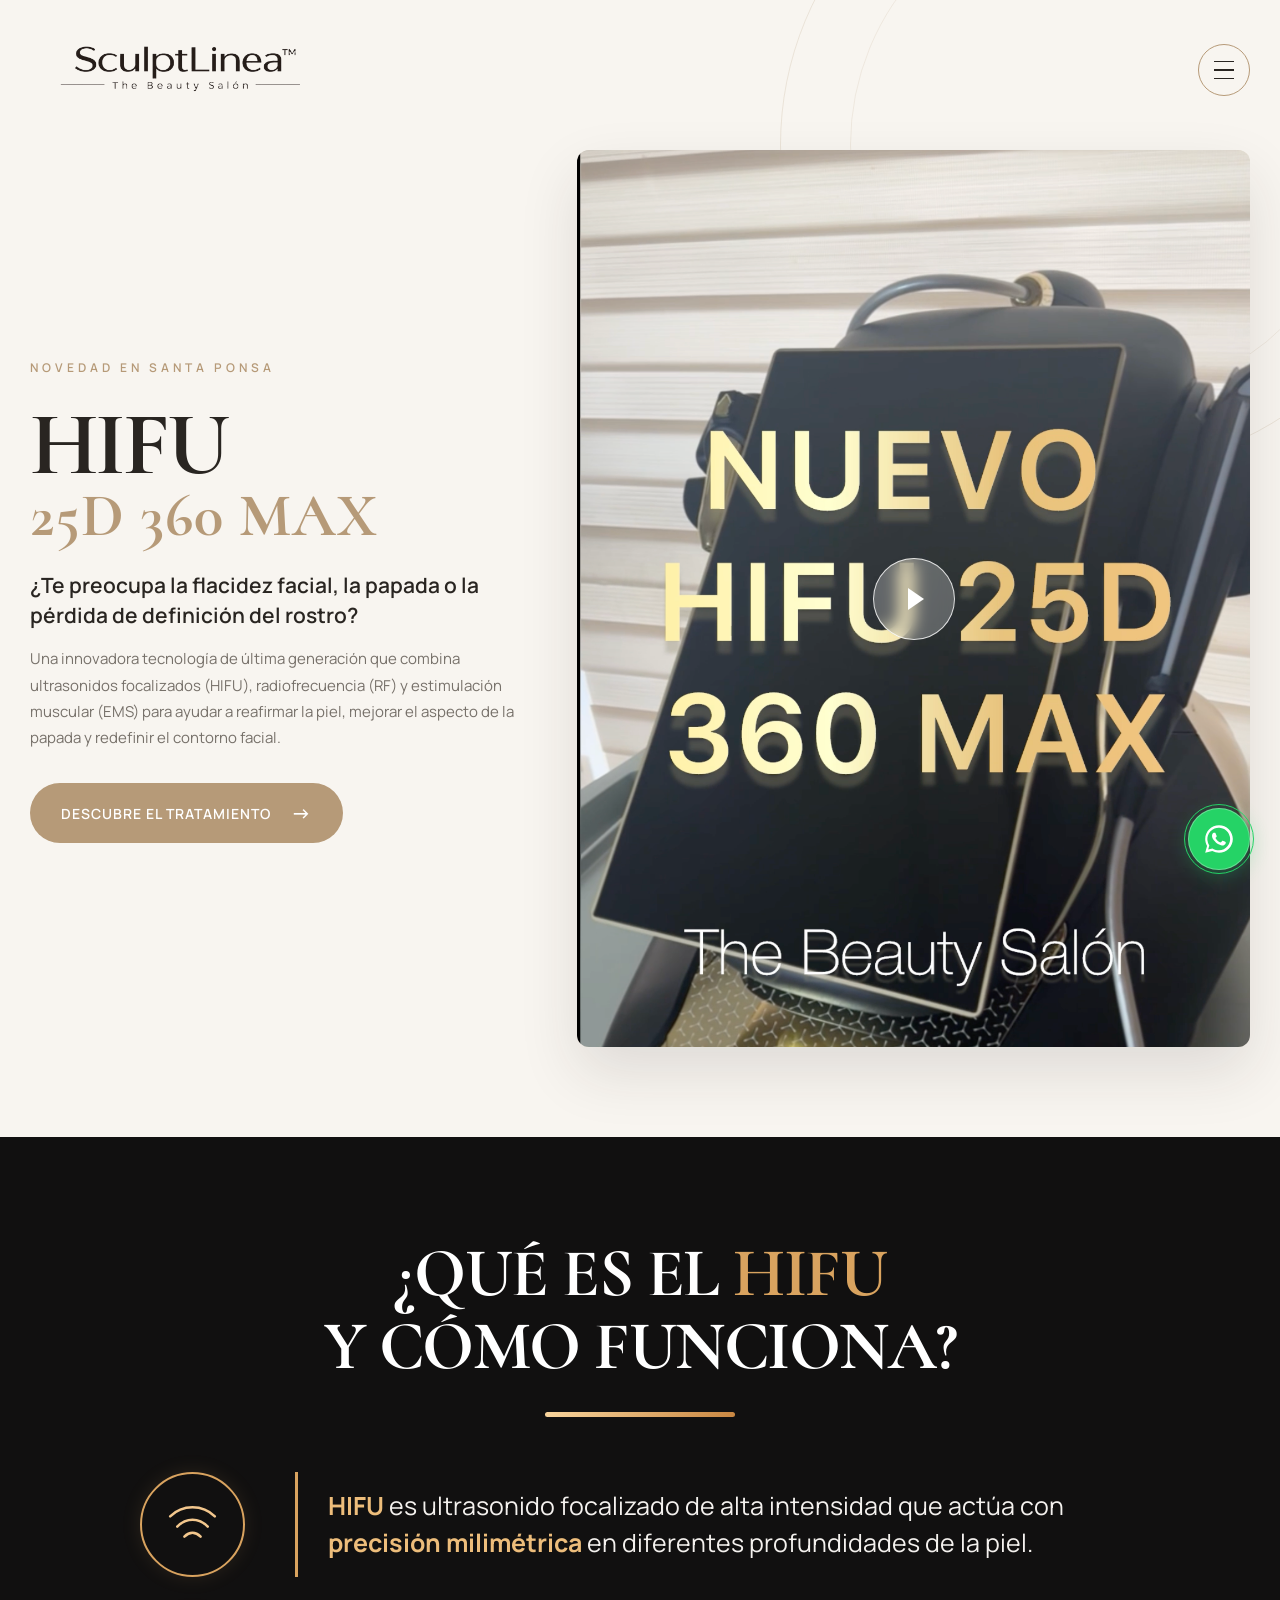
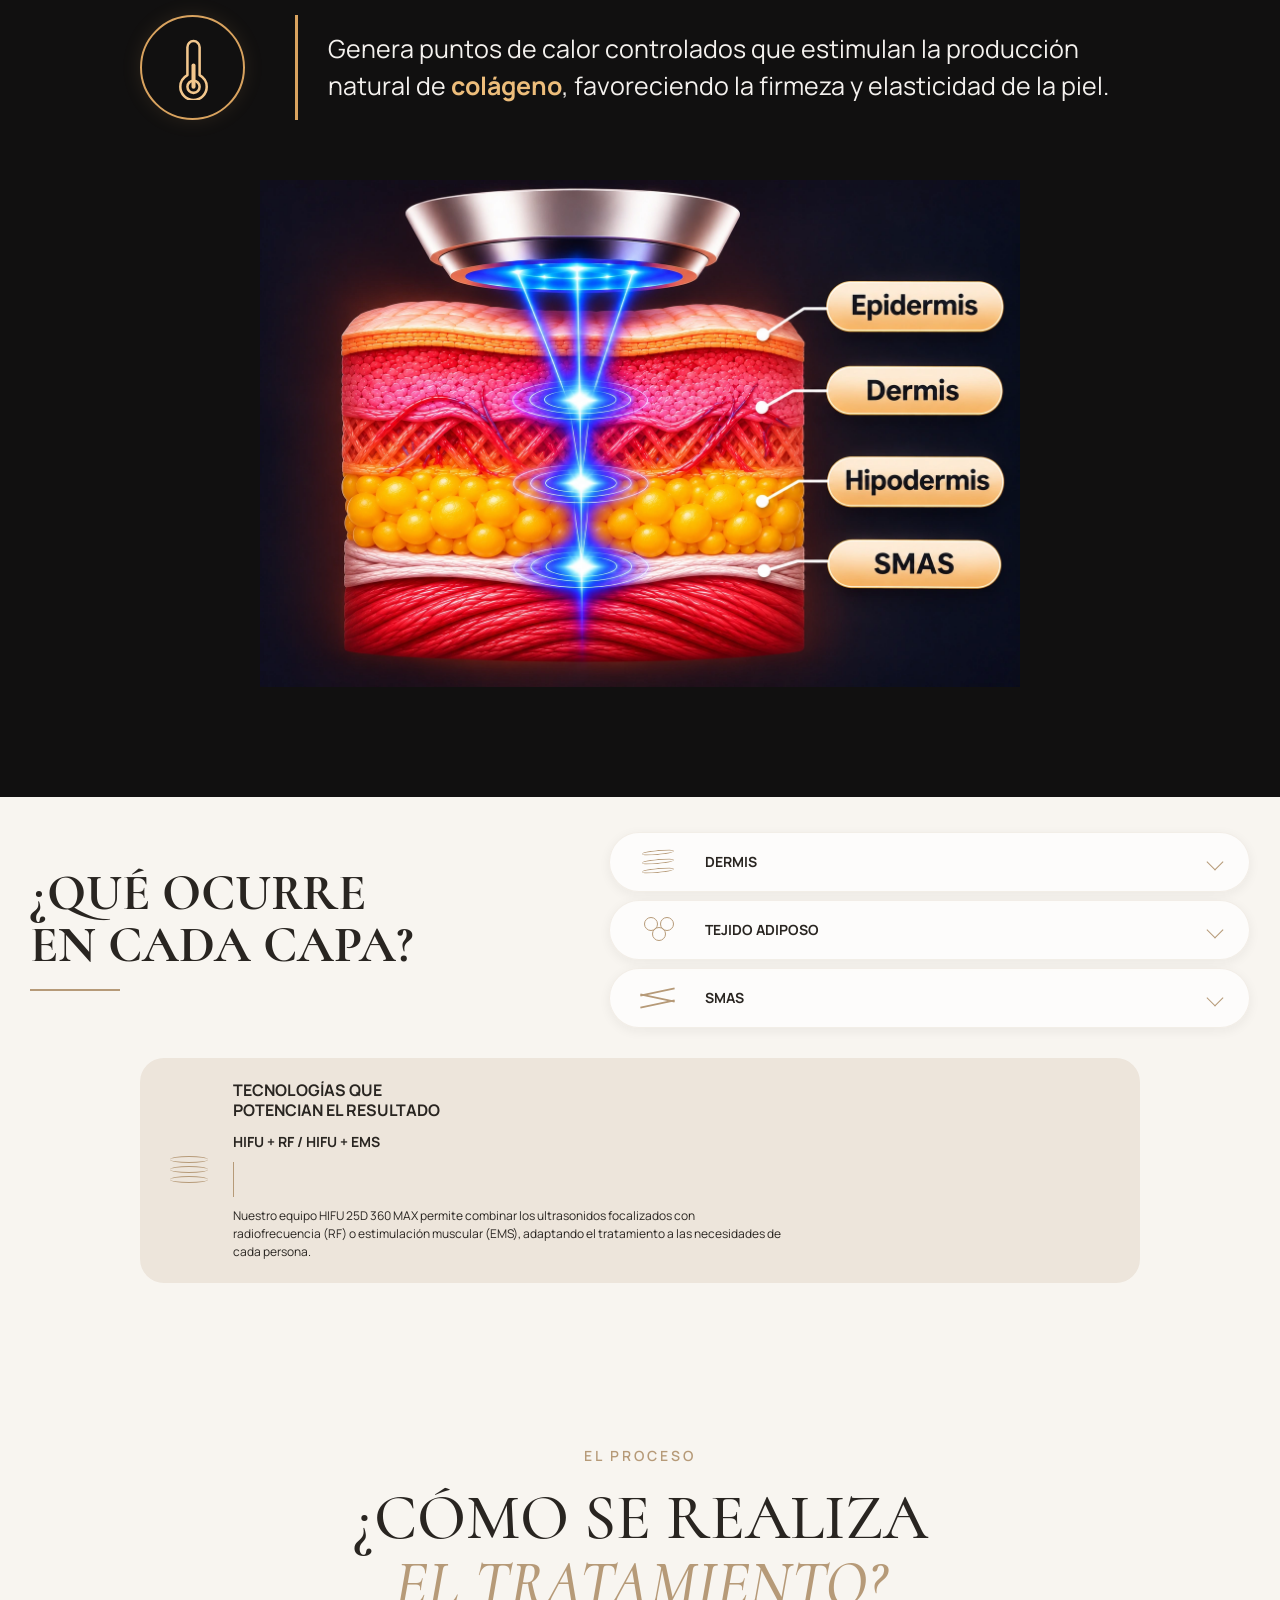
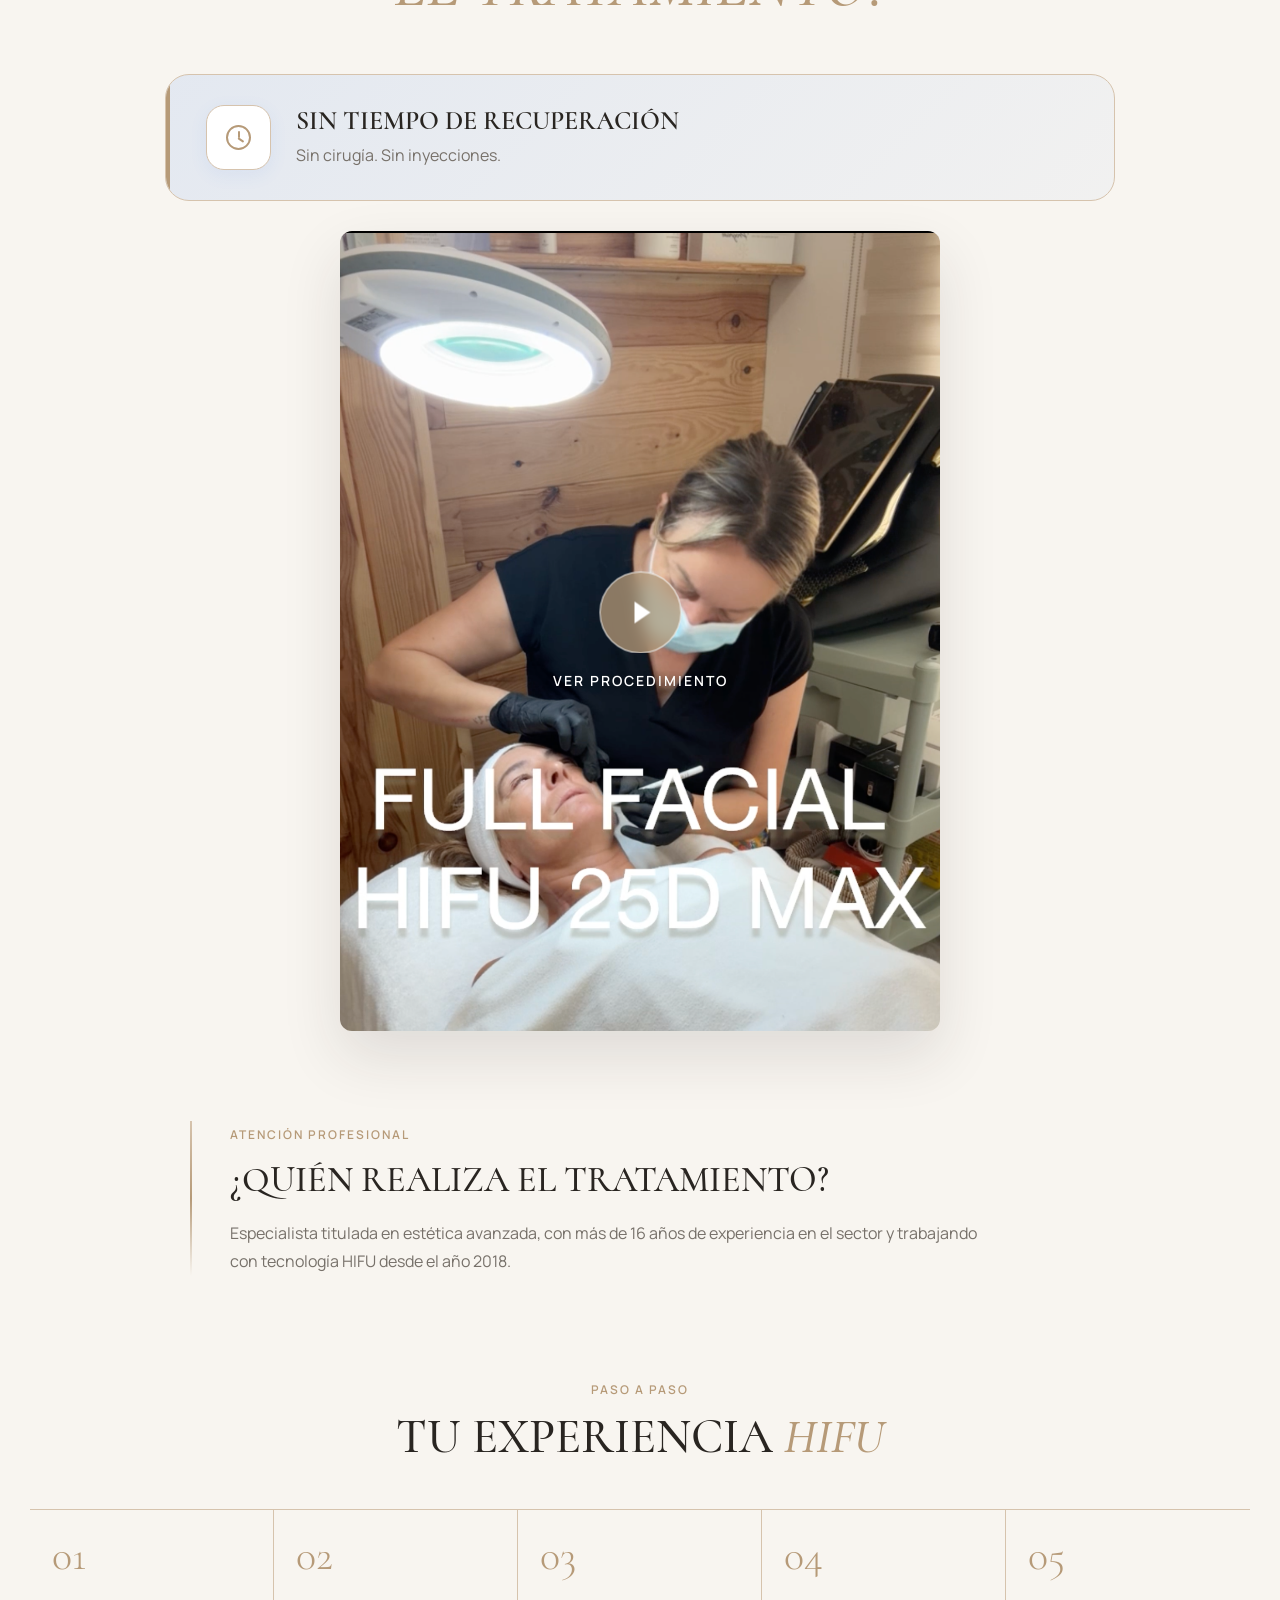
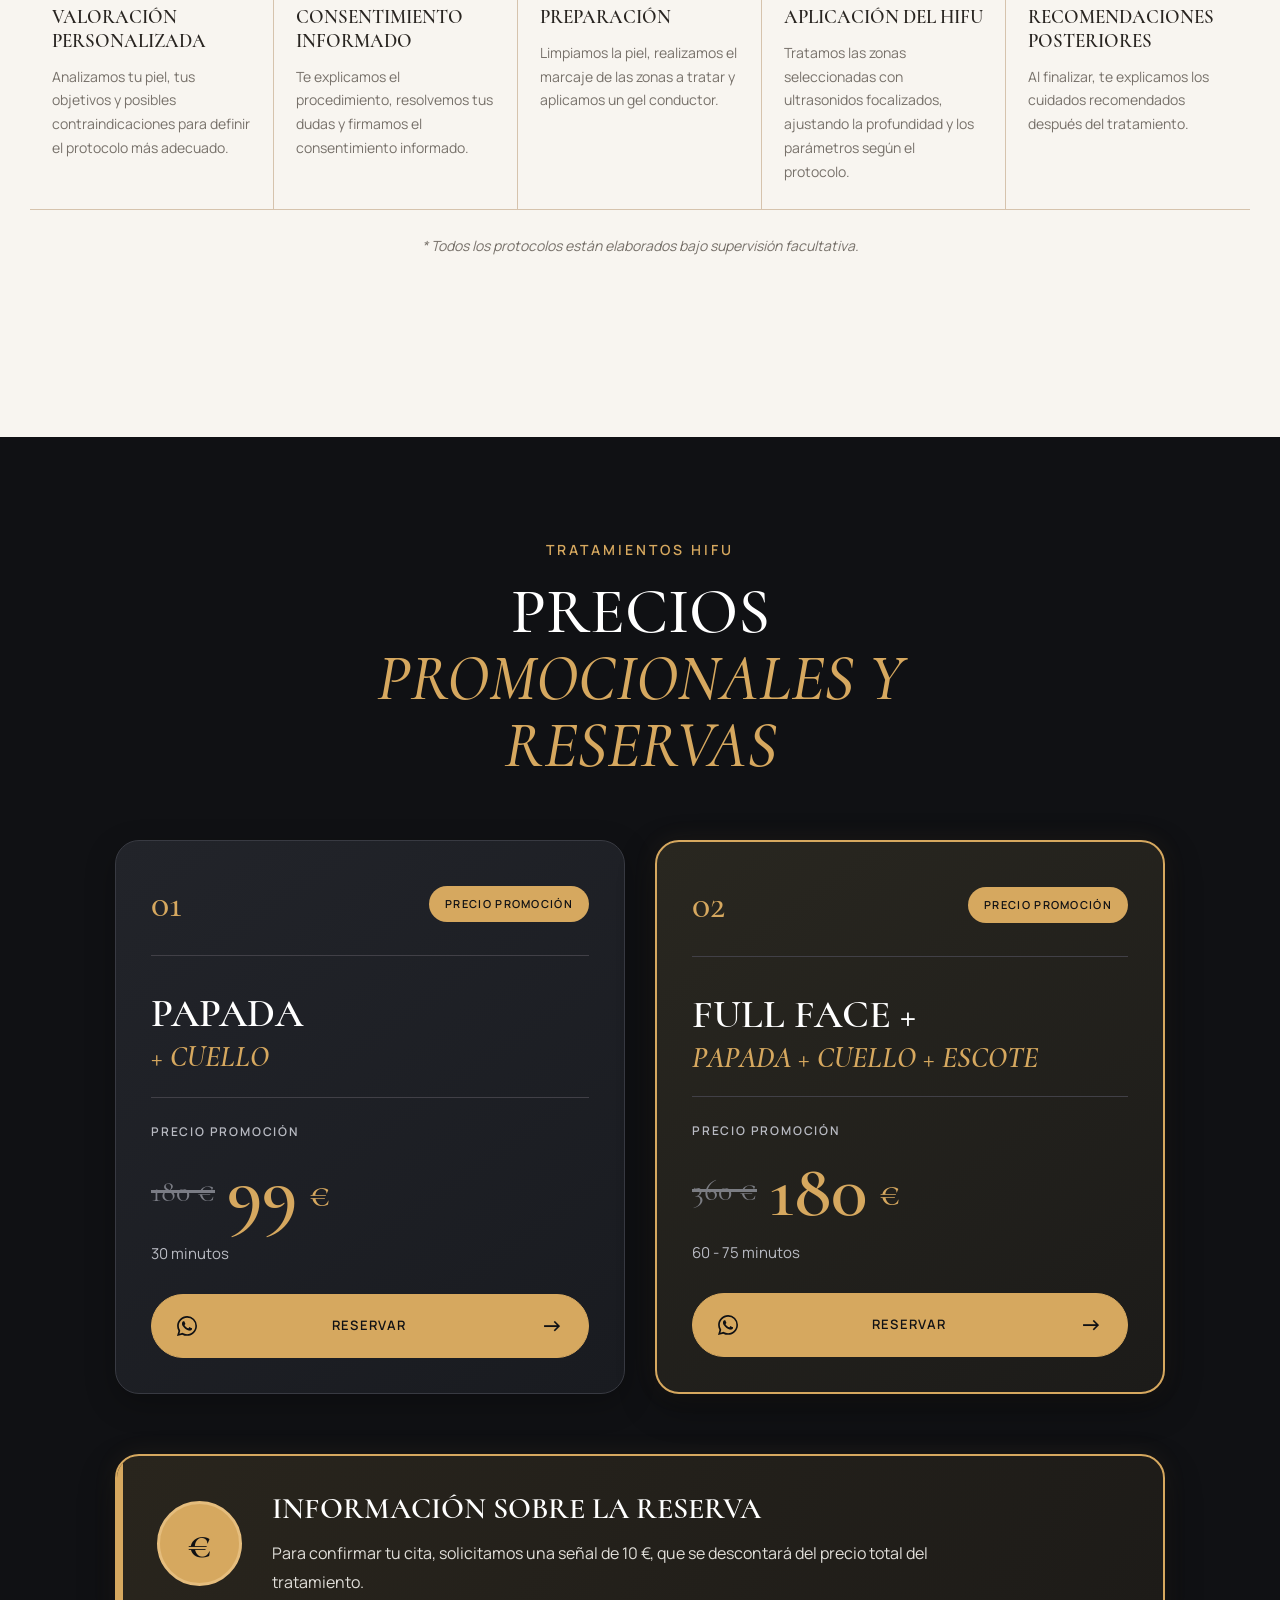
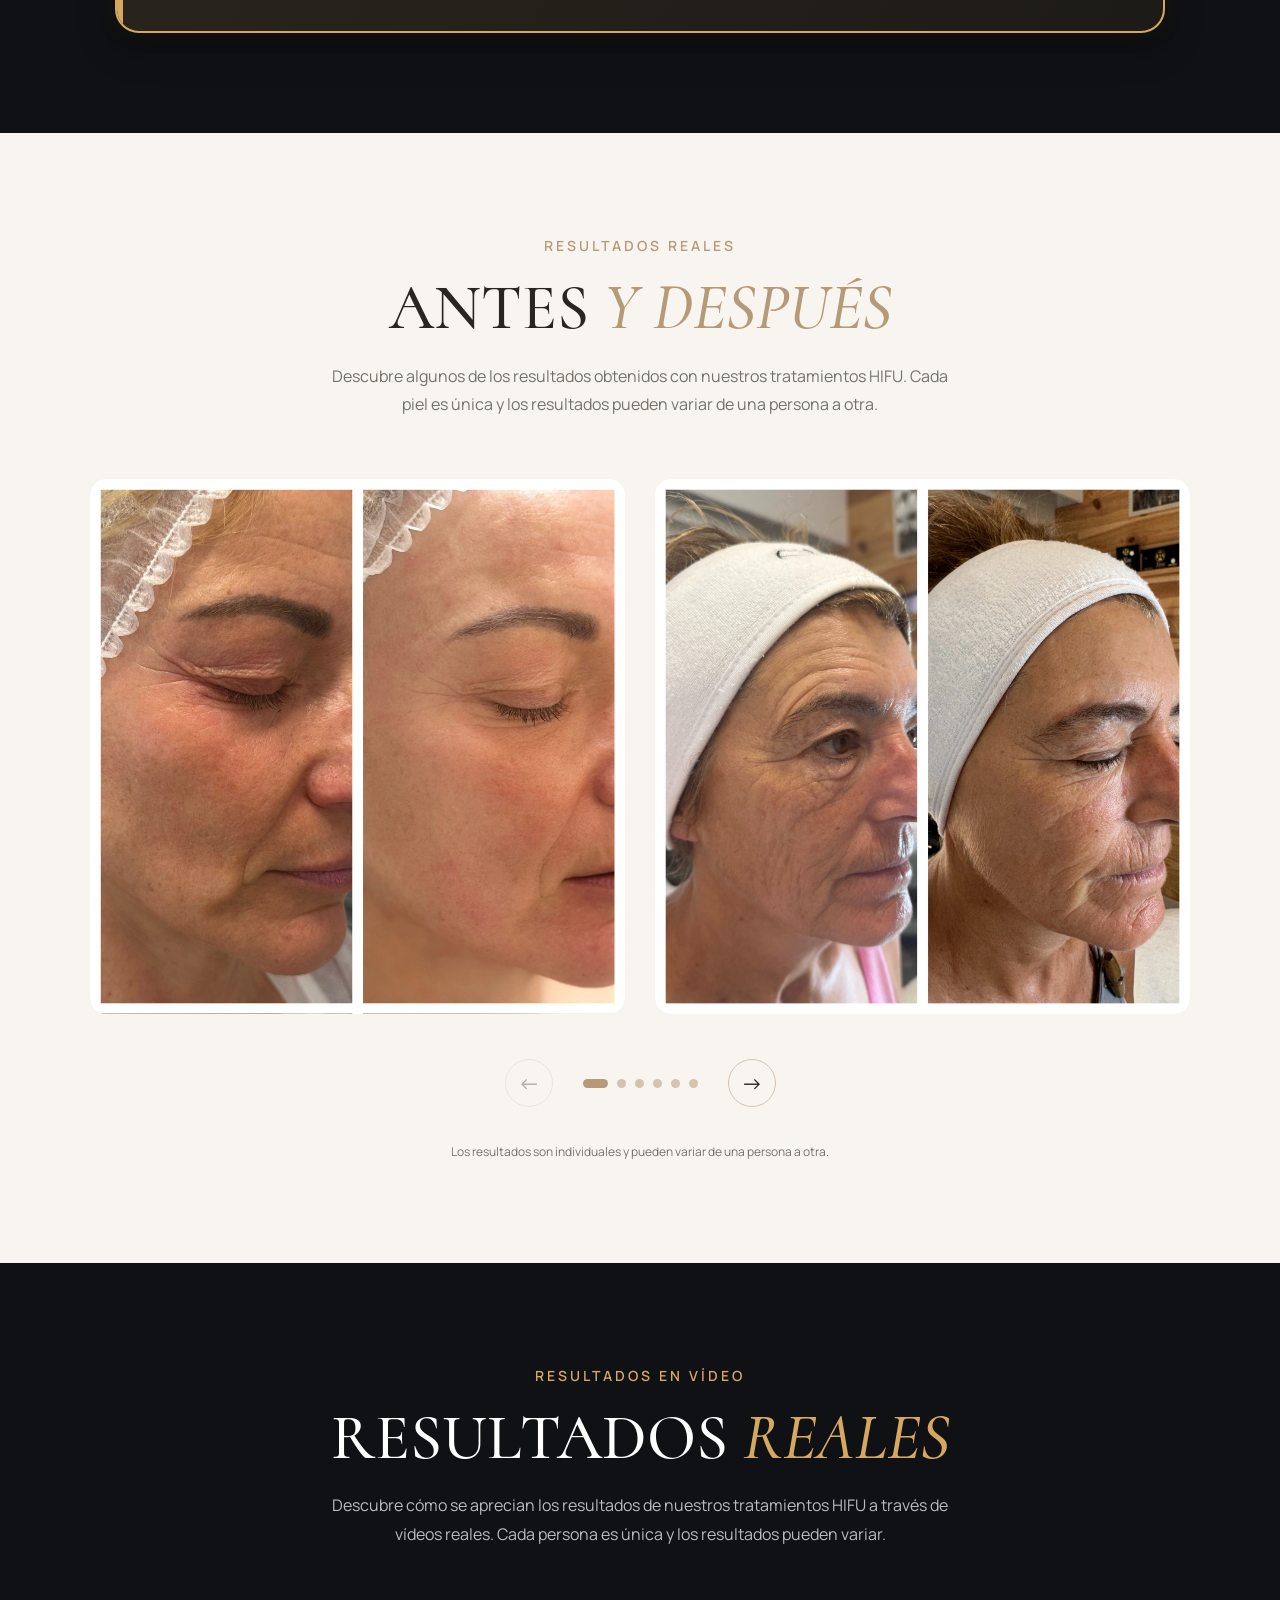
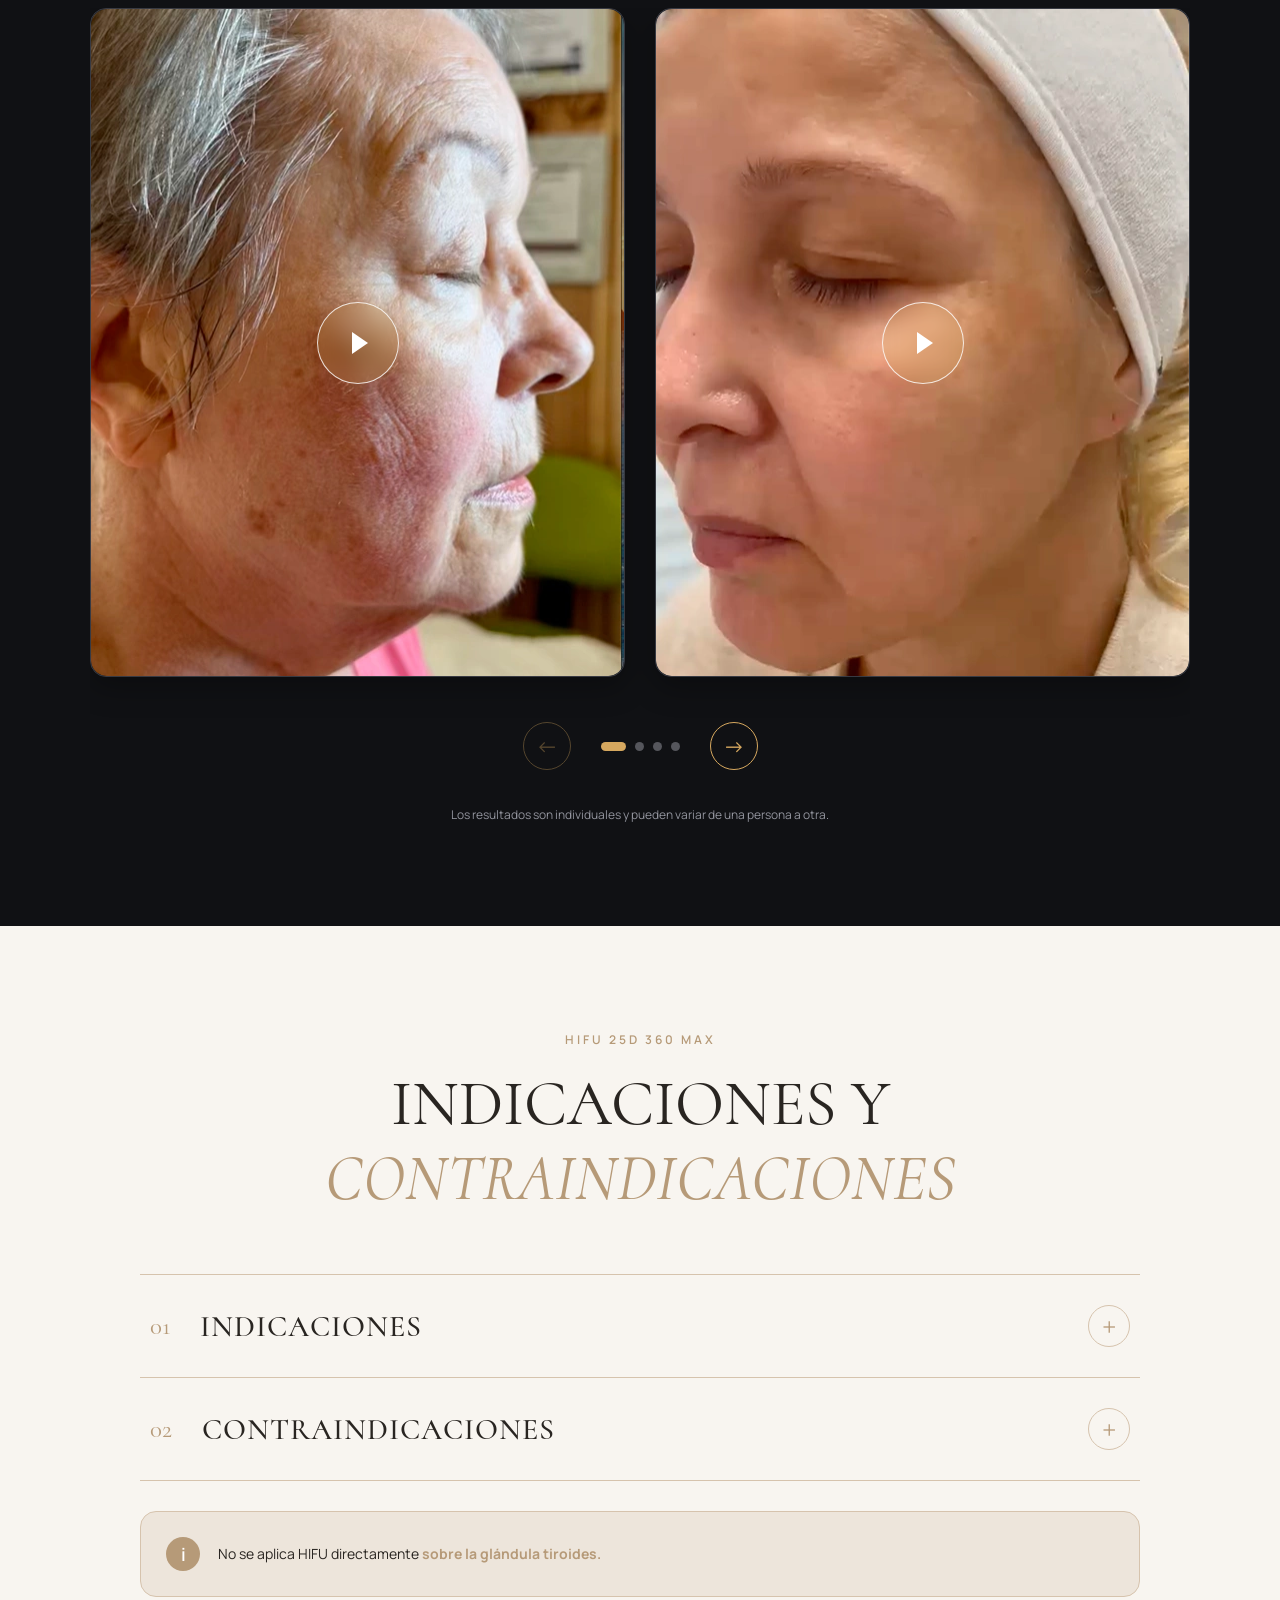
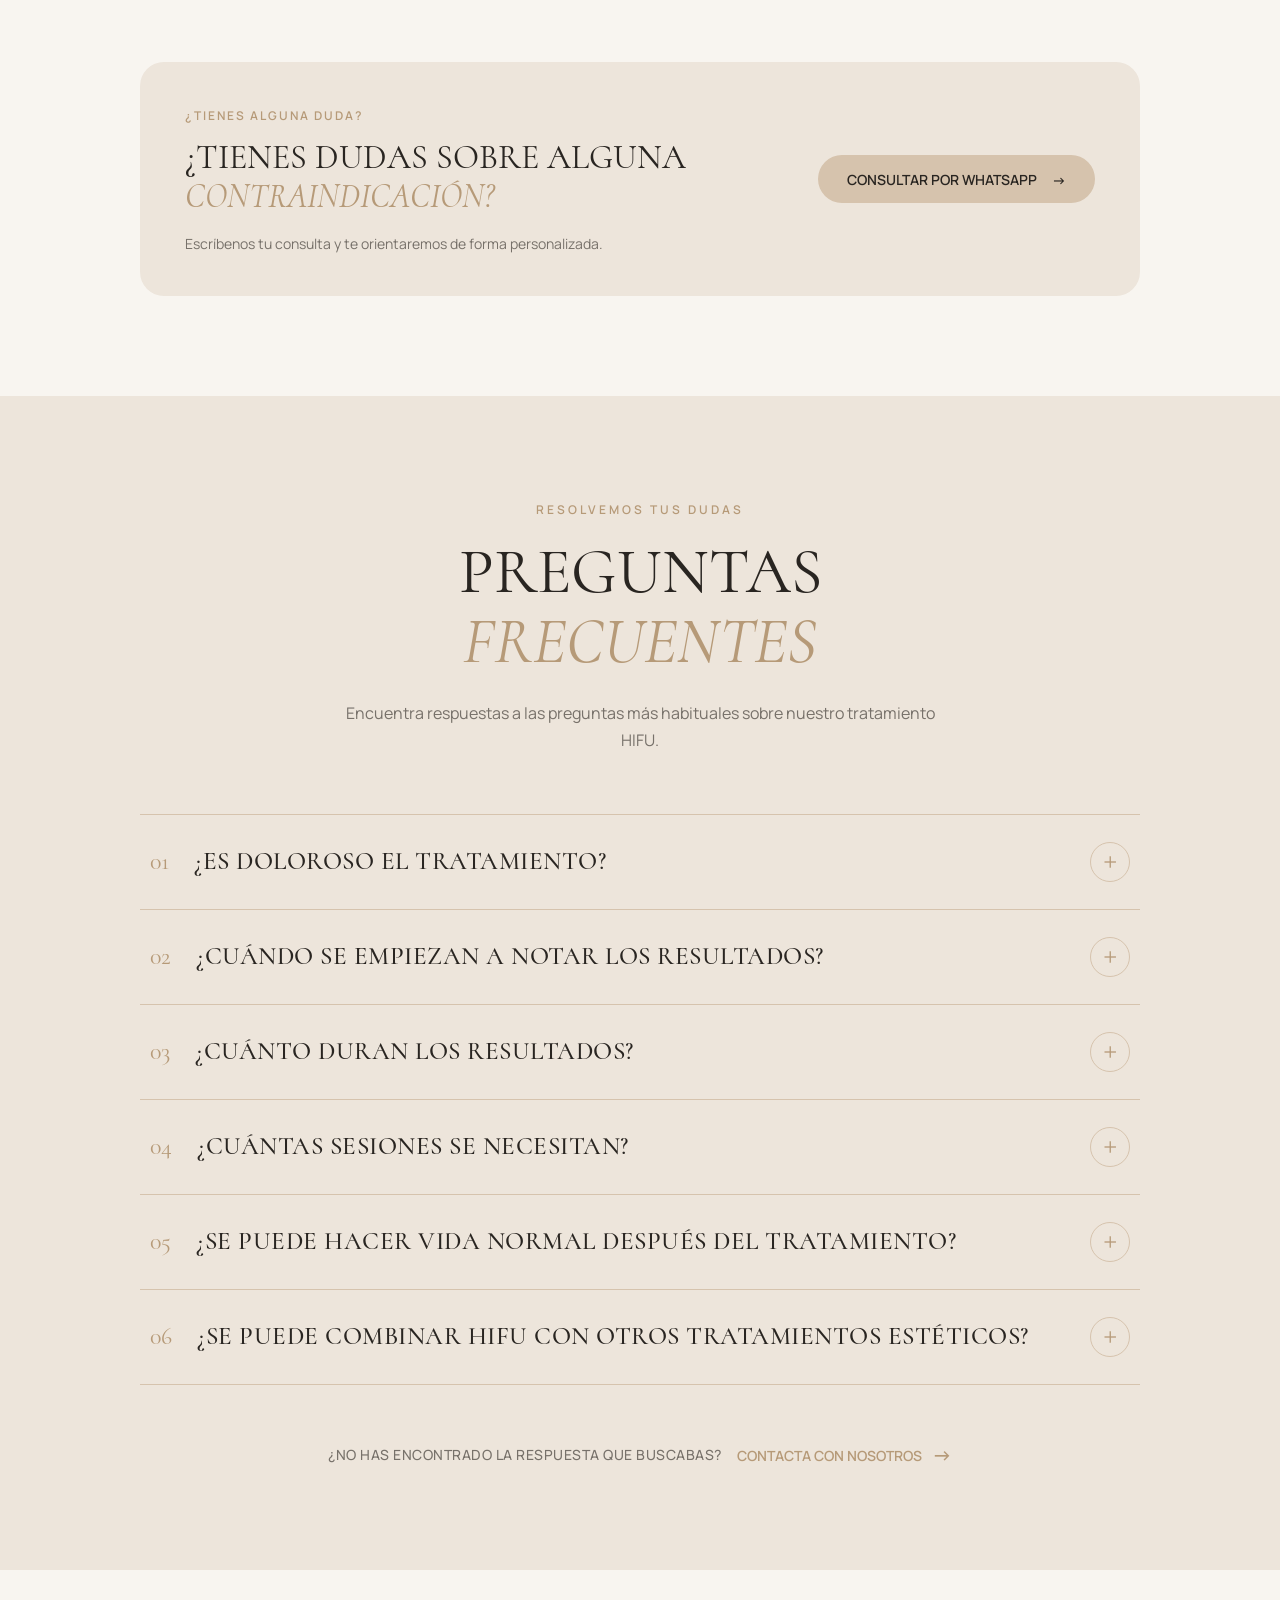
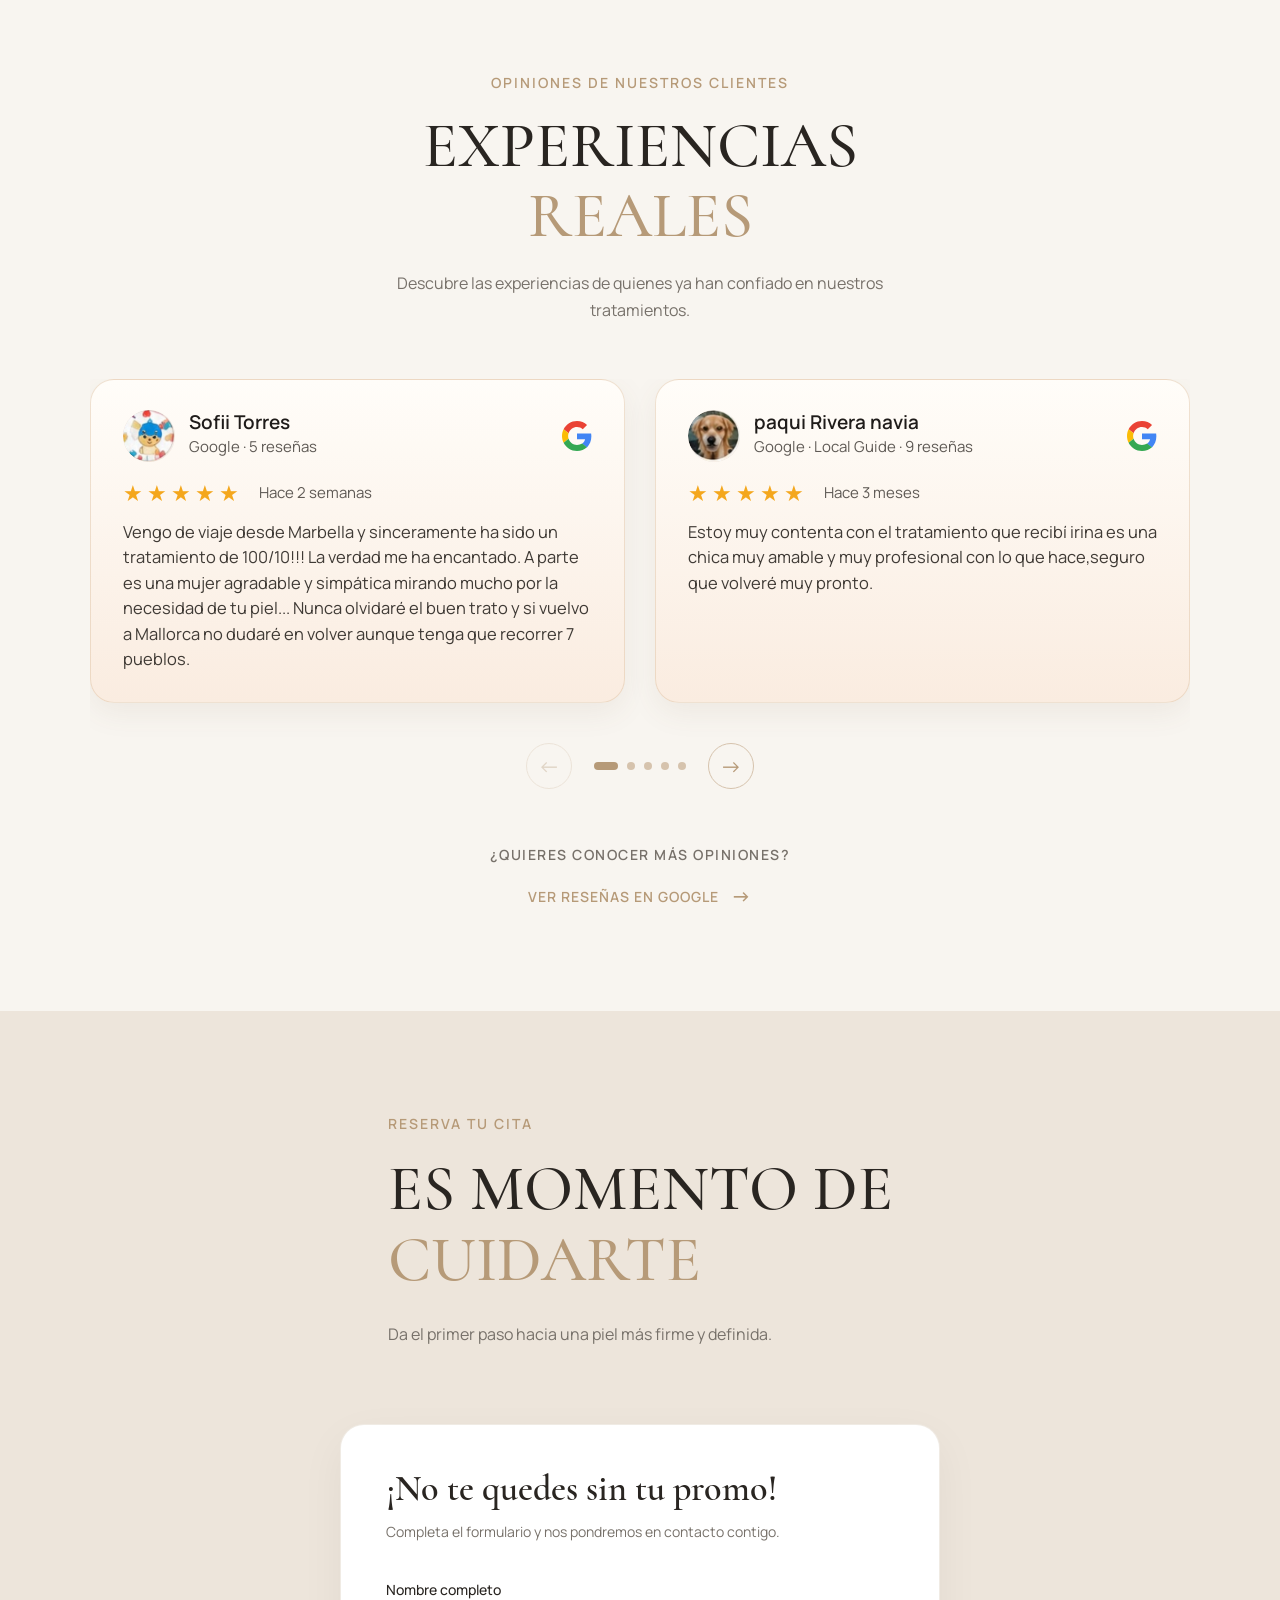
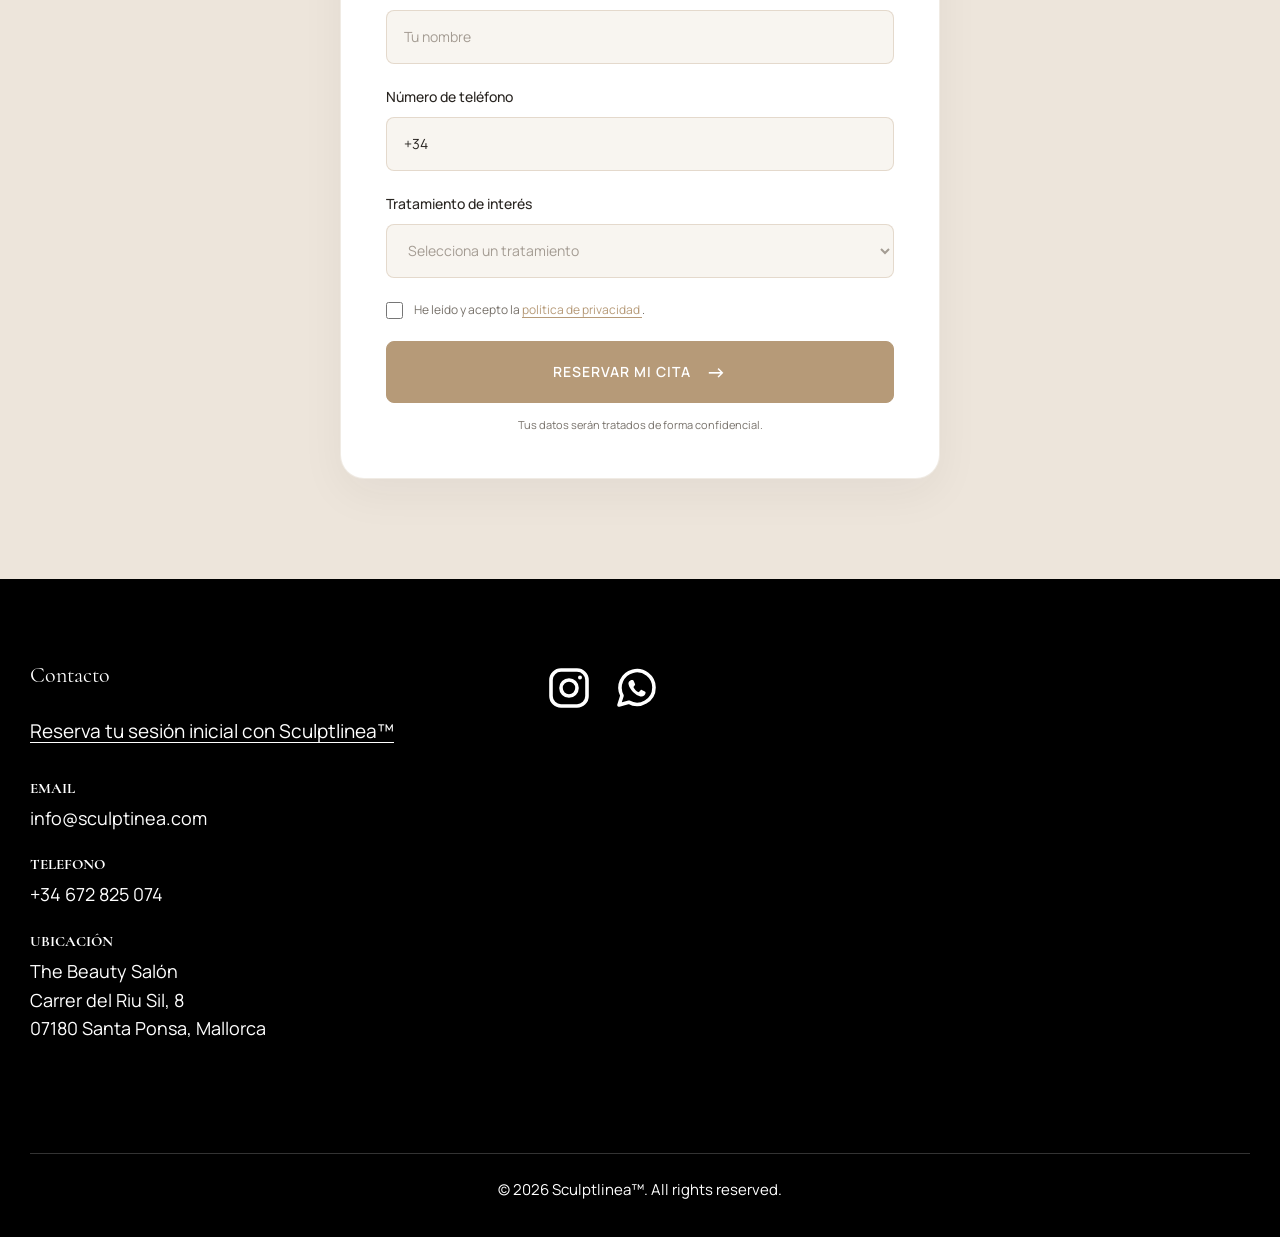
==== commit 48aed8b4: "fdsf" ====
--- a/index.html
+++ b/index.html
@@ -1695,256 +1695,305 @@
         </section>
         <!-- FAQ SECTION END -->
 
-        <!-- SECTION REVIEWS START -->
-        <section class="reviews section" id="reviews">
-            <div class="container">
-
-                <!-- TOP START -->
-                <div class="reviews__top">
-                    <span class="reviews__label">OPINIONES DE NUESTROS CLIENTES</span>
-
-                    <h2 class="reviews__title">
-                        EXPERIENCIAS <span>REALES</span>
-                    </h2>
-
-                    <p class="reviews__subtitle">
-                        Descubre las experiencias de quienes ya han confiado
-                        en nuestros tratamientos.
-                    </p>
-                </div>
-                <!-- TOP END -->
-
-
-                <!-- SLIDER START -->
-                <div class="reviews__slider">
-
-                    <div class="reviews__track">
-
-                                                
-                        <!-- REVIEW 1 -->
-                        <article class="reviews__item">
-                            <div class="reviews__card">
-                                <div class="reviews__card-top">
-                                    <div class="reviews__author">
-                                        <div class="reviews__avatar">S</div>
-                                        <div class="reviews__author-info">
-                                            <h3 class="reviews__name">Sofii Torres</h3>
-                                            <span class="reviews__source">Google · 5 reseñas</span>
-                                        </div>
-                                    </div>
-                                    <span class="reviews__google">G</span>
+        
+<!-- SECTION REVIEWS START -->
+<section class="reviews section" id="reviews">
+    <div class="container">
+
+        <!-- TOP START -->
+        <div class="reviews__top">
+            <span class="reviews__label">OPINIONES DE NUESTROS CLIENTES</span>
+
+            <h2 class="reviews__title">
+                EXPERIENCIAS <span>REALES</span>
+            </h2>
+
+            <p class="reviews__subtitle">
+                Descubre las experiencias de quienes ya han confiado
+                en nuestros tratamientos.
+            </p>
+        </div>
+        <!-- TOP END -->
+
+
+        <!-- SLIDER START -->
+        <div class="reviews__slider">
+
+            <div class="reviews__track">
+
+                <!-- REVIEW 1 -->
+                <article class="reviews__item">
+                    <div class="reviews__card">
+
+                        <div class="reviews__card-top">
+                            <div class="reviews__author">
+
+                                <div class="reviews__avatar">
+                                    <img src="assets/img/reviews/1.png" alt="Sofii Torres">
                                 </div>
 
-                                <div class="reviews__rating" aria-label="5 de 5 estrellas">
-                                    ★★★★★
+                                <div class="reviews__author-info">
+                                    <h3 class="reviews__name">Sofii Torres</h3>
+                                    <span class="reviews__source">Google · 5 reseñas</span>
                                 </div>
-
-                                <span class="reviews__date">Hace 2 semanas</span>
-
-                                <p class="reviews__text">
-                                    Vengo de viaje desde Marbella y sinceramente ha sido un
-                                    tratamiento de 100/10!!! La verdad me ha encantado.
-                                    A parte es una mujer agradable y simpática mirando mucho
-                                    por la necesidad de tu piel... Nunca olvidaré el buen trato
-                                    y si vuelvo a Mallorca no dudaré en volver aunque tenga
-                                    que recorrer 7 pueblos.
-                                </p>
-                            </div>
-                        </article>
-
-                        <!-- REVIEW 2 -->
-                        <article class="reviews__item">
-                            <div class="reviews__card">
-                                <div class="reviews__card-top">
-                                    <div class="reviews__author">
-                                        <div class="reviews__avatar">P</div>
-                                        <div class="reviews__author-info">
-                                            <h3 class="reviews__name">paqui Rivera navia</h3>
-                                            <span class="reviews__source">Google · Local Guide · 9 reseñas</span>
-                                        </div>
-                                    </div>
-                                    <span class="reviews__google">G</span>
+                            </div>
+
+                            <span class="reviews__google">G</span>
+                        </div>
+
+                        <div class="reviews__rating" aria-label="5 de 5 estrellas">
+                            ★★★★★
+                        </div>
+
+                        <span class="reviews__date">Hace 2 semanas</span>
+
+                        <p class="reviews__text">
+                            Vengo de viaje desde Marbella y sinceramente ha sido un
+                            tratamiento de 100/10!!! La verdad me ha encantado.
+                            A parte es una mujer agradable y simpática mirando mucho
+                            por la necesidad de tu piel... Nunca olvidaré el buen trato
+                            y si vuelvo a Mallorca no dudaré en volver aunque tenga
+                            que recorrer 7 pueblos.
+                        </p>
+
+                    </div>
+                </article>
+
+
+                <!-- REVIEW 2 -->
+                <article class="reviews__item">
+                    <div class="reviews__card">
+
+                        <div class="reviews__card-top">
+                            <div class="reviews__author">
+
+                                <div class="reviews__avatar">
+                                    <img src="assets/img/reviews/2.png" alt="Paqui Rivera Navia">
                                 </div>
 
-                                <div class="reviews__rating" aria-label="5 de 5 estrellas">
-                                    ★★★★★
+                                <div class="reviews__author-info">
+                                    <h3 class="reviews__name">paqui Rivera navia</h3>
+                                    <span class="reviews__source">Google · Local Guide · 9 reseñas</span>
                                 </div>
-
-                                <span class="reviews__date">Hace 3 meses</span>
-
-                                <p class="reviews__text">
-                                    Estoy muy contenta con el tratamiento que recibí irina
-                                    es una chica muy amable y muy profesional con lo que
-                                    hace,seguro que volveré muy pronto.
-                                </p>
-                            </div>
-                        </article>
-
-                        <!-- REVIEW 3 -->
-                        <article class="reviews__item">
-                            <div class="reviews__card">
-                                <div class="reviews__card-top">
-                                    <div class="reviews__author">
-                                        <div class="reviews__avatar">P</div>
-                                        <div class="reviews__author-info">
-                                            <h3 class="reviews__name">PKT F</h3>
-                                            <span class="reviews__source">Google · 7 reseñas</span>
-                                        </div>
-                                    </div>
-                                    <span class="reviews__google">G</span>
+                            </div>
+
+                            <span class="reviews__google">G</span>
+                        </div>
+
+                        <div class="reviews__rating" aria-label="5 de 5 estrellas">
+                            ★★★★★
+                        </div>
+
+                        <span class="reviews__date">Hace 3 meses</span>
+
+                        <p class="reviews__text">
+                            Estoy muy contenta con el tratamiento que recibí irina
+                            es una chica muy amable y muy profesional con lo que
+                            hace,seguro que volveré muy pronto.
+                        </p>
+
+                    </div>
+                </article>
+
+
+                <!-- REVIEW 3 -->
+                <article class="reviews__item">
+                    <div class="reviews__card">
+
+                        <div class="reviews__card-top">
+                            <div class="reviews__author">
+
+                                <div class="reviews__avatar">
+                                    <img src="assets/img/reviews/3.png" alt="PKT F">
                                 </div>
 
-                                <div class="reviews__rating" aria-label="5 de 5 estrellas">
-                                    ★★★★★
+                                <div class="reviews__author-info">
+                                    <h3 class="reviews__name">PKT F</h3>
+                                    <span class="reviews__source">Google · 7 reseñas</span>
                                 </div>
-
-                                <span class="reviews__date">Hace 4 años</span>
-
-                                <p class="reviews__text">
-                                    Muy profesionales, 100% titulados con experiencia,
-                                    lo recomiendo, con toda seguridad, me da mucha confianza.
-                                    El personal es muy atento. A la hora de elegir un tratamiento
-                                    te informan y aconsejan a lo más adecuado a tratar.
-                                    Sofía es una bellísima persona!
-                                </p>
-                            </div>
-                        </article>
-
-                        <!-- REVIEW 4 -->
-                        <article class="reviews__item">
-                            <div class="reviews__card">
-                                <div class="reviews__card-top">
-                                    <div class="reviews__author">
-                                        <div class="reviews__avatar">И</div>
-                                        <div class="reviews__author-info">
-                                            <h3 class="reviews__name">Ирина Александрова</h3>
-                                            <span class="reviews__source">Google · 2 reseñas</span>
-                                        </div>
-                                    </div>
-                                    <span class="reviews__google">G</span>
+                            </div>
+
+                            <span class="reviews__google">G</span>
+                        </div>
+
+                        <div class="reviews__rating" aria-label="5 de 5 estrellas">
+                            ★★★★★
+                        </div>
+
+                        <span class="reviews__date">Hace 4 años</span>
+
+                        <p class="reviews__text">
+                            Muy profesionales, 100% titulados con experiencia,
+                            lo recomiendo, con toda seguridad, me da mucha confianza.
+                            El personal es muy atento. A la hora de elegir un tratamiento
+                            te informan y aconsejan a lo más adecuado a tratar.
+                            Sofía es una bellísima persona!
+                        </p>
+
+                    </div>
+                </article>
+
+
+                <!-- REVIEW 4 -->
+                <article class="reviews__item">
+                    <div class="reviews__card">
+
+                        <div class="reviews__card-top">
+                            <div class="reviews__author">
+
+                                <div class="reviews__avatar">
+                                    <img src="assets/img/reviews/4.png" alt="Irina Aleksandrova">
                                 </div>
 
-                                <div class="reviews__rating" aria-label="5 de 5 estrellas">
-                                    ★★★★★
+                                <div class="reviews__author-info">
+                                    <h3 class="reviews__name">Ирина Александрова</h3>
+                                    <span class="reviews__source">Google · 2 reseñas</span>
                                 </div>
-
-                                <span class="reviews__date">Hace 5 años</span>
-
-                                <p class="reviews__text">
-                                    Todo perfecto, Sofia maravillosa. Hice el tratamiento
-                                    de hifu lifting, resultados increíbles.
-                                    Recomiendo 100%.
-                                </p>
-                            </div>
-                        </article>
-
-                        <!-- REVIEW 5 -->
-                        <article class="reviews__item">
-                            <div class="reviews__card">
-                                <div class="reviews__card-top">
-                                    <div class="reviews__author">
-                                        <div class="reviews__avatar">V</div>
-                                        <div class="reviews__author-info">
-                                            <h3 class="reviews__name">Valeria Falco</h3>
-                                            <span class="reviews__source">Google · 2 reseñas</span>
-                                        </div>
-                                    </div>
-                                    <span class="reviews__google">G</span>
+                            </div>
+
+                            <span class="reviews__google">G</span>
+                        </div>
+
+                        <div class="reviews__rating" aria-label="5 de 5 estrellas">
+                            ★★★★★
+                        </div>
+
+                        <span class="reviews__date">Hace 5 años</span>
+
+                        <p class="reviews__text">
+                            Todo perfecto, Sofia maravillosa. Hice el tratamiento
+                            de hifu lifting, resultados increíbles.
+                            Recomiendo 100%.
+                        </p>
+
+                    </div>
+                </article>
+
+
+                <!-- REVIEW 5 -->
+                <article class="reviews__item">
+                    <div class="reviews__card">
+
+                        <div class="reviews__card-top">
+                            <div class="reviews__author">
+
+                                <div class="reviews__avatar">
+                                    <img src="assets/img/reviews/5.png" alt="Valeria Falco">
                                 </div>
 
-                                <div class="reviews__rating" aria-label="5 de 5 estrellas">
-                                    ★★★★★
+                                <div class="reviews__author-info">
+                                    <h3 class="reviews__name">Valeria Falco</h3>
+                                    <span class="reviews__source">Google · 2 reseñas</span>
                                 </div>
-
-                                <span class="reviews__date">Hace 6 años</span>
-
-                                <p class="reviews__text">
-                                    La recomiendo con los ojos cerrados! Es buenísima
-                                    en lo que hace, no duden en ir con ella!!!
-                                </p>
-                            </div>
-                        </article>
-
-                        <!-- REVIEW 6 -->
-                        <article class="reviews__item">
-                            <div class="reviews__card">
-                                <div class="reviews__card-top">
-                                    <div class="reviews__author">
-                                        <div class="reviews__avatar">L</div>
-                                        <div class="reviews__author-info">
-                                            <h3 class="reviews__name">Lola Mallabaeva</h3>
-                                            <span class="reviews__source">Google · 3 reseñas</span>
-                                        </div>
-                                    </div>
-                                    <span class="reviews__google">G</span>
+                            </div>
+
+                            <span class="reviews__google">G</span>
+                        </div>
+
+                        <div class="reviews__rating" aria-label="5 de 5 estrellas">
+                            ★★★★★
+                        </div>
+
+                        <span class="reviews__date">Hace 6 años</span>
+
+                        <p class="reviews__text">
+                            La recomiendo con los ojos cerrados! Es buenísima
+                            en lo que hace, no duden en ir con ella!!!
+                        </p>
+
+                    </div>
+                </article>
+
+
+                <!-- REVIEW 6 -->
+                <article class="reviews__item">
+                    <div class="reviews__card">
+
+                        <div class="reviews__card-top">
+                            <div class="reviews__author">
+
+                                <div class="reviews__avatar">
+                                    <img src="assets/img/reviews/6.png" alt="Lola Mallabaeva">
                                 </div>
 
-                                <div class="reviews__rating" aria-label="5 de 5 estrellas">
-                                    ★★★★★
+                                <div class="reviews__author-info">
+                                    <h3 class="reviews__name">Lola Mallabaeva</h3>
+                                    <span class="reviews__source">Google · 3 reseñas</span>
                                 </div>
-
-                                <span class="reviews__date">Hace 11 meses</span>
-
-                                <p class="reviews__text">
-                                    Llevo ya tres años viniendo a hacerme tratamientos
-                                    con Sofía , resultados excelentes tanto faciales como
-                                    corporales. Eso me motiva aún más a seguir cuidándome.
-                                    Recomiendo 100% Gran profesional.
-                                </p>
-                            </div>
-                        </article>
-
-
-                    </div>
-
-
-                    <!-- CONTROLS -->
-                    <div class="reviews__controls">
-
-                        <button
-                            class="reviews__arrow reviews__arrow--prev"
-                            type="button"
-                            aria-label="Opiniones anteriores"
-                        >
-                            <span aria-hidden="true">←</span>
-                        </button>
-
-                        <div class="reviews__pagination"></div>
-
-                        <button
-                            class="reviews__arrow reviews__arrow--next"
-                            type="button"
-                            aria-label="Opiniones siguientes"
-                        >
-                            <span aria-hidden="true">→</span>
-                        </button>
-
-                    </div>
-
-                </div>
-                <!-- SLIDER END -->
-
-
-                <!-- GOOGLE LINK -->
-                <div class="reviews__bottom">
-                    <p class="reviews__bottom-text">
-                        ¿QUIERES CONOCER MÁS OPINIONES?
-                    </p>
-
-                    <a
-                        class="reviews__google-link"
-                        href="https://www.google.com/maps/place/The+Beauty+Sal%C3%B3n+%7C+Centro+de+Est%C3%A9tica+Avanzada+en+Santa+Ponsa/@39.519103,2.487148,17z/data=!3m1!4b1!4m6!3m5!1s0x12978eb305b7a60f:0x876027b10c24fcf9!8m2!3d39.519103!4d2.487148!16s%2Fg%2F11gfnwdwqh?entry=ttu&g_ep=EgoyMDI2MTExMC4wIKXMDSoASAFQAw%3D%3D"
-                        target="_blank"
-                        rel="noopener noreferrer"
-                    >
-                        VER RESEÑAS EN GOOGLE
-                        <span aria-hidden="true">→</span>
-                    </a>
-                </div>
+                            </div>
+
+                            <span class="reviews__google">G</span>
+                        </div>
+
+                        <div class="reviews__rating" aria-label="5 de 5 estrellas">
+                            ★★★★★
+                        </div>
+
+                        <span class="reviews__date">Hace 11 meses</span>
+
+                        <p class="reviews__text">
+                            Llevo ya tres años viniendo a hacerme tratamientos
+                            con Sofía, resultados excelentes tanto faciales como
+                            corporales. Eso me motiva aún más a seguir cuidándome.
+                            Recomiendo 100% Gran profesional.
+                        </p>
+
+                    </div>
+                </article>
 
             </div>
-        </section>
-        <!-- SECTION REVIEWS END -->
+
+
+            <!-- CONTROLS -->
+            <div class="reviews__controls">
+
+                <button
+                    class="reviews__arrow reviews__arrow--prev"
+                    type="button"
+                    aria-label="Opiniones anteriores"
+                >
+                    <span aria-hidden="true">←</span>
+                </button>
+
+                <div class="reviews__pagination"></div>
+
+                <button
+                    class="reviews__arrow reviews__arrow--next"
+                    type="button"
+                    aria-label="Opiniones siguientes"
+                >
+                    <span aria-hidden="true">→</span>
+                </button>
+
+            </div>
+
+        </div>
+        <!-- SLIDER END -->
+
+
+        <!-- GOOGLE LINK -->
+        <div class="reviews__bottom">
+
+            <p class="reviews__bottom-text">
+                ¿QUIERES CONOCER MÁS OPINIONES?
+            </p>
+
+            <a
+                class="reviews__google-link"
+                href="https://www.google.com/maps/place/The+Beauty+Sal%C3%B3n+%7C+Centro+de+Est%C3%A9tica+Avanzada+en+Santa+Ponsa/@39.519103,2.487148,17z/data=!3m1!4b1!4m6!3m5!1s0x12978eb305b7a60f:0x876027b10c24fcf9!8m2!3d39.519103!4d2.487148!16s%2Fg%2F11gfnwdwqh"
+                target="_blank"
+                rel="noopener noreferrer"
+            >
+                VER RESEÑAS EN GOOGLE
+                <span aria-hidden="true">→</span>
+            </a>
+
+        </div>
+
+    </div>
+</section>
+<!-- SECTION REVIEWS END -->
+
         <!-- SECTION CONTACTS START -->
         <section class="contact section" id="contact">
             <div class="container">
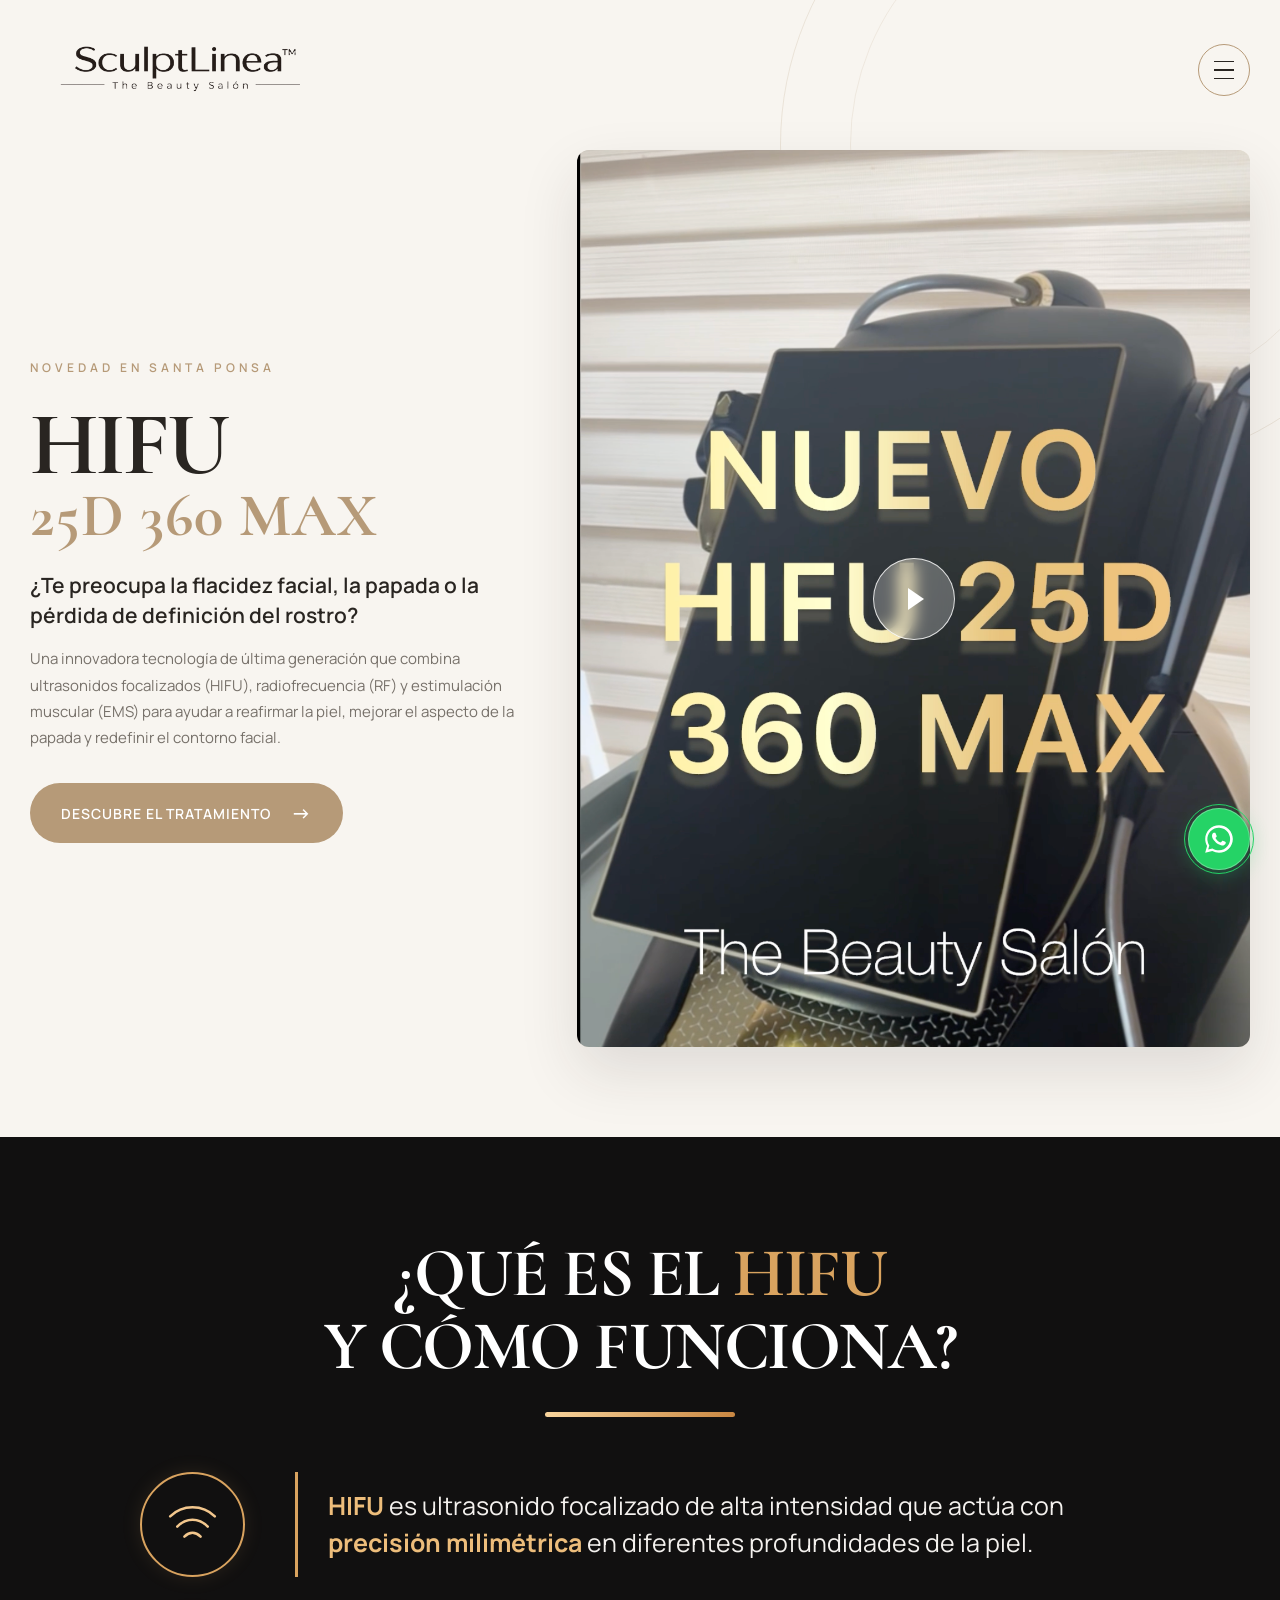
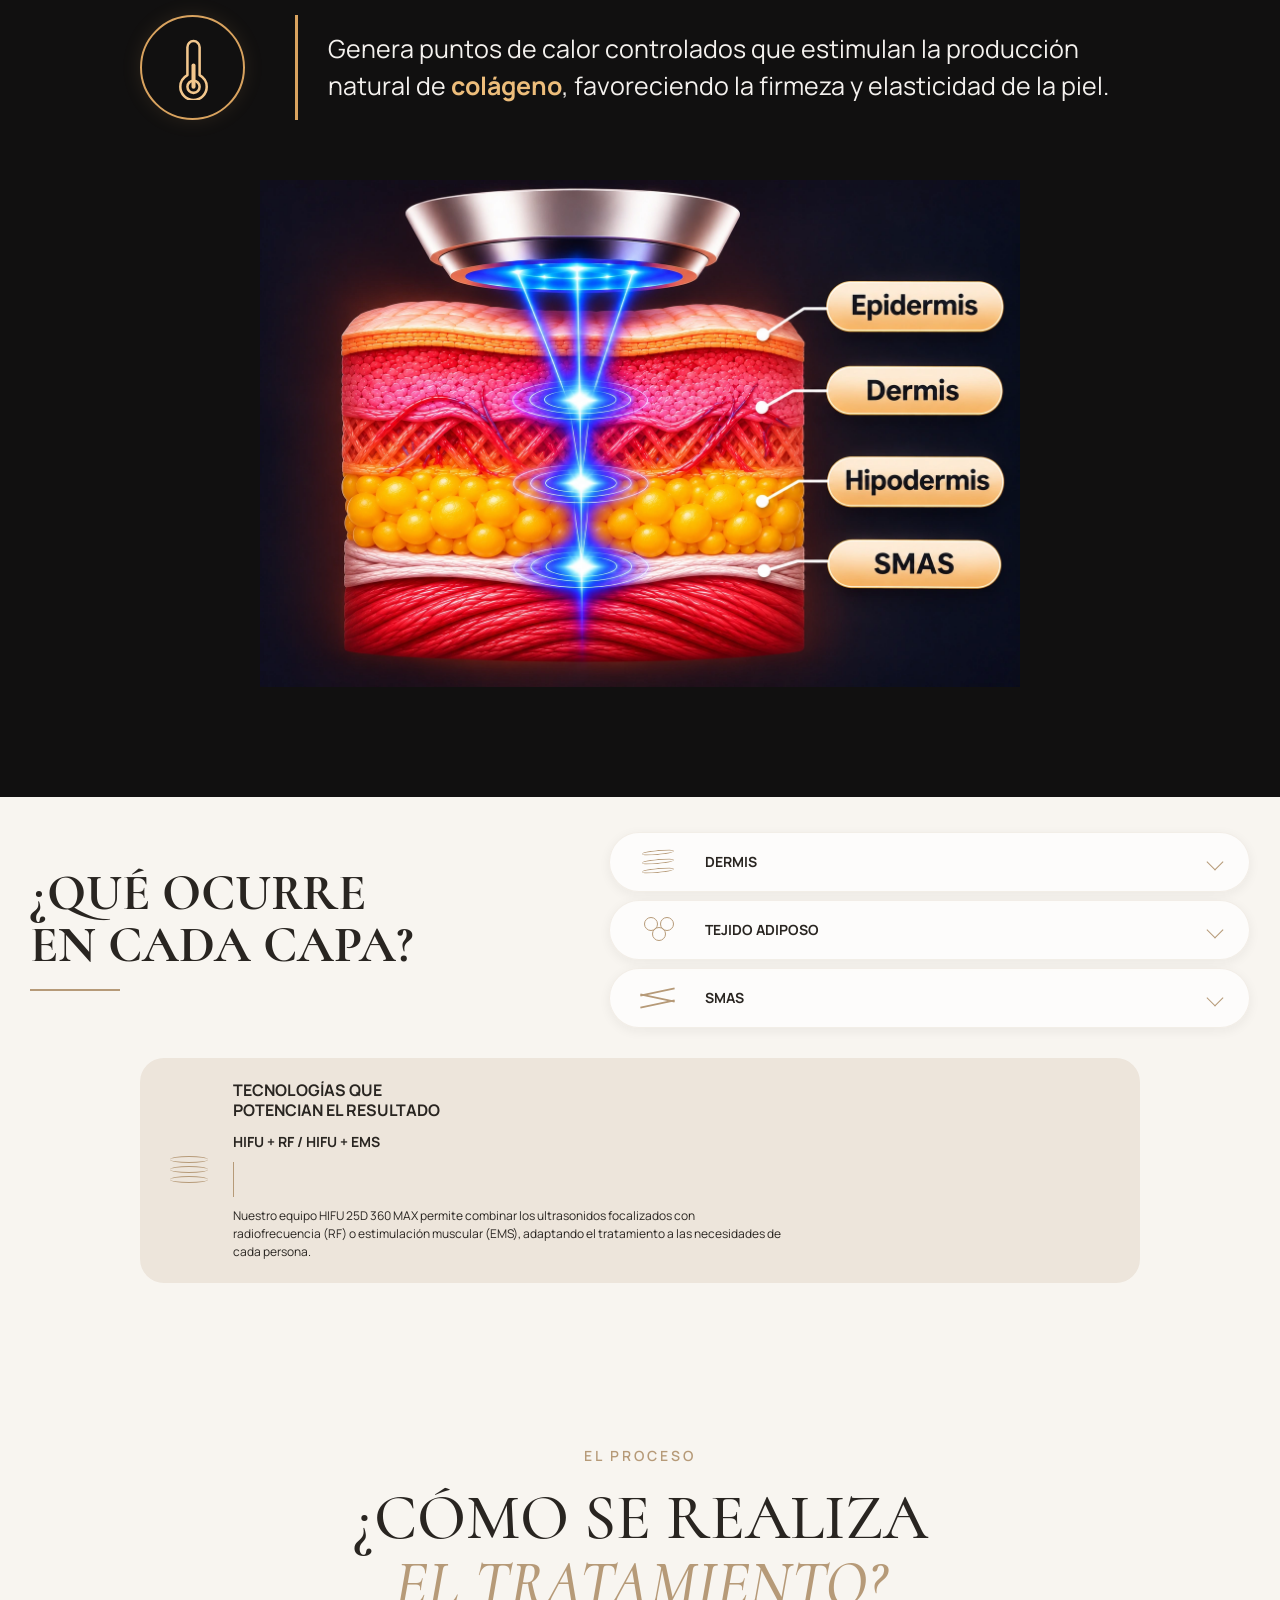
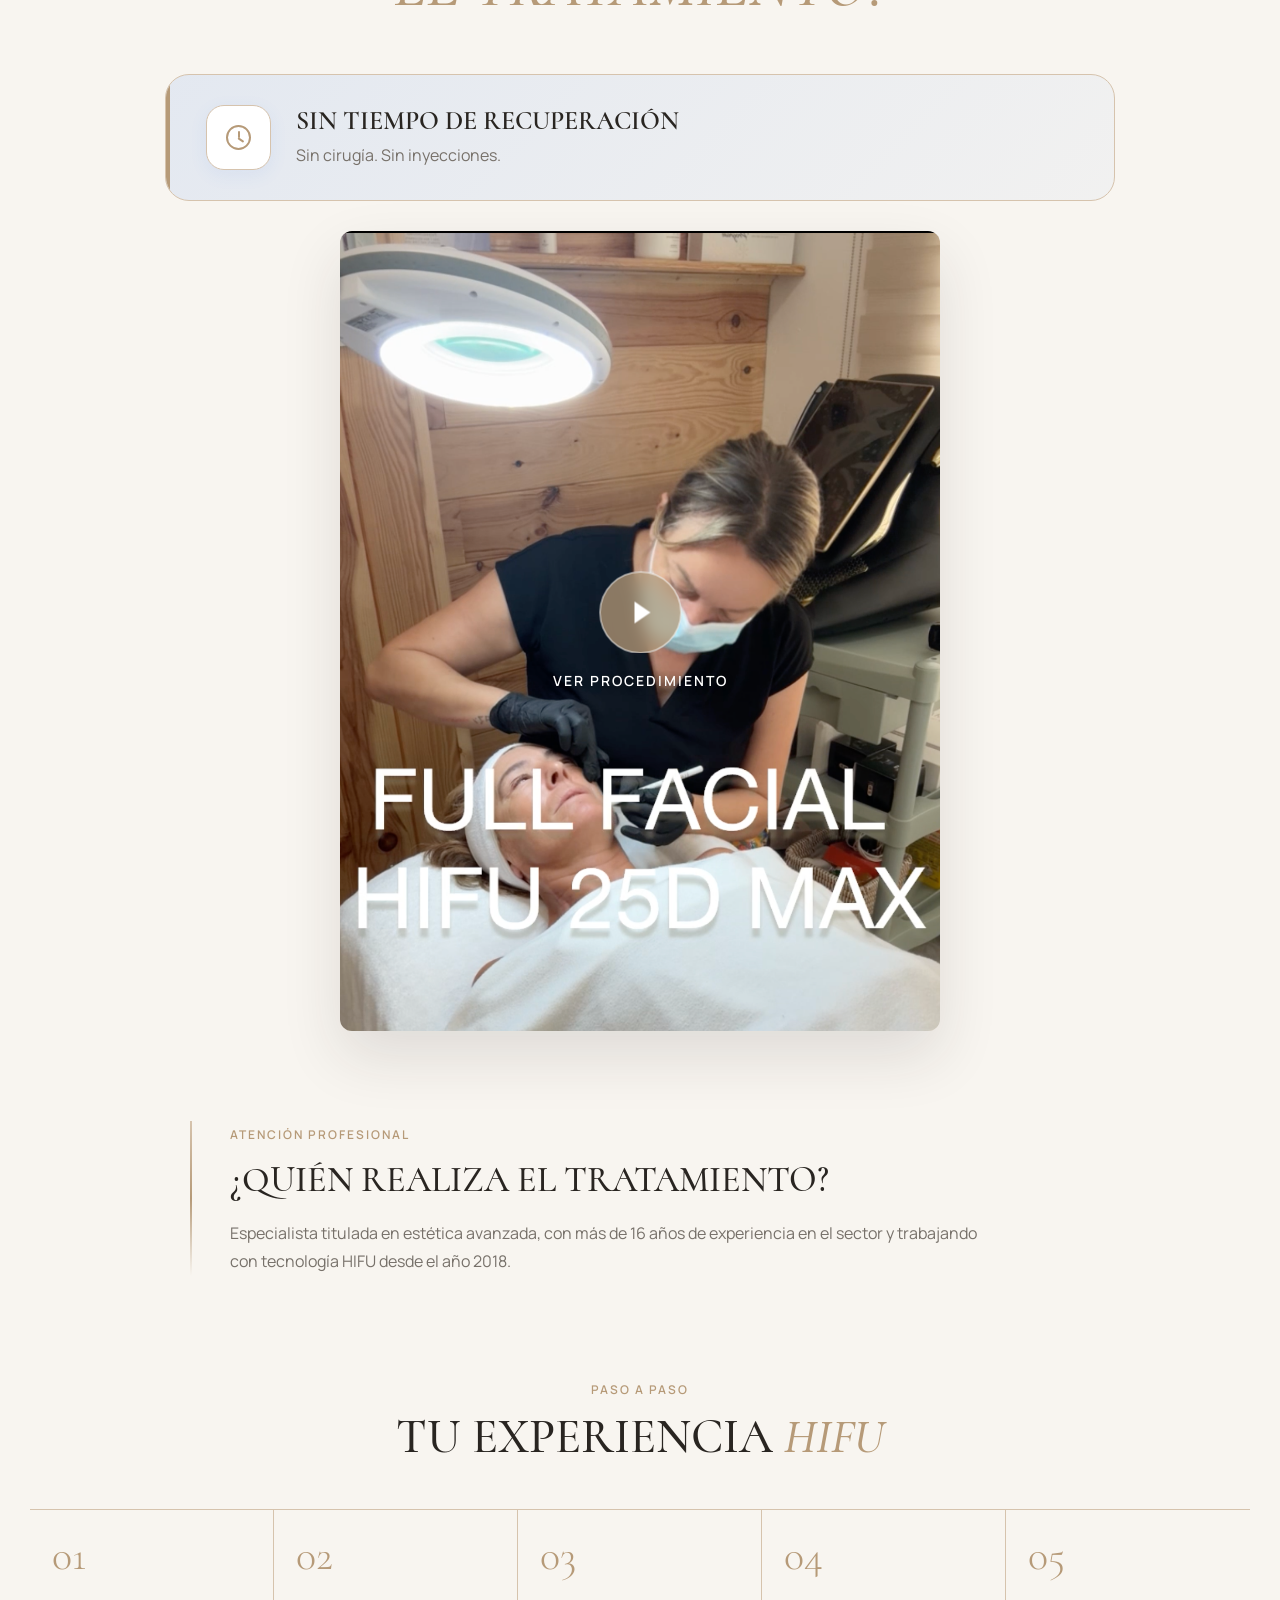
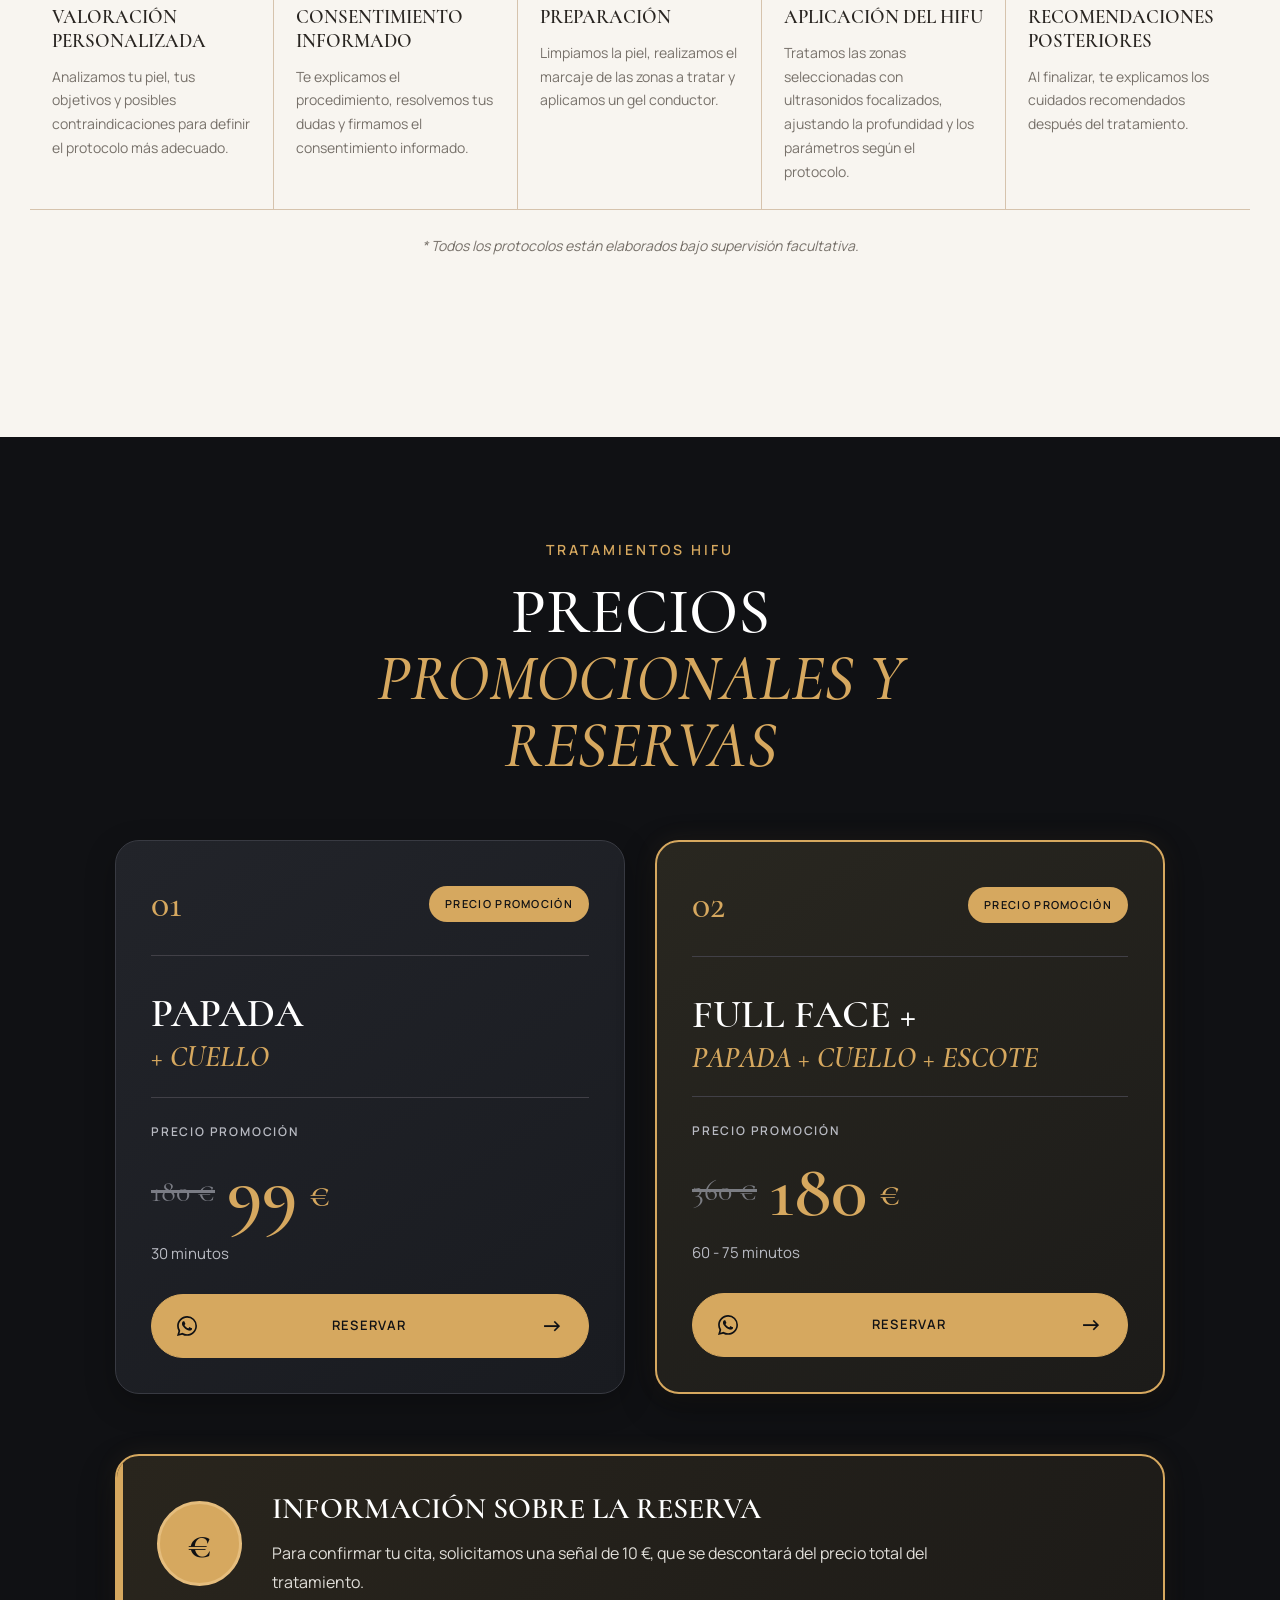
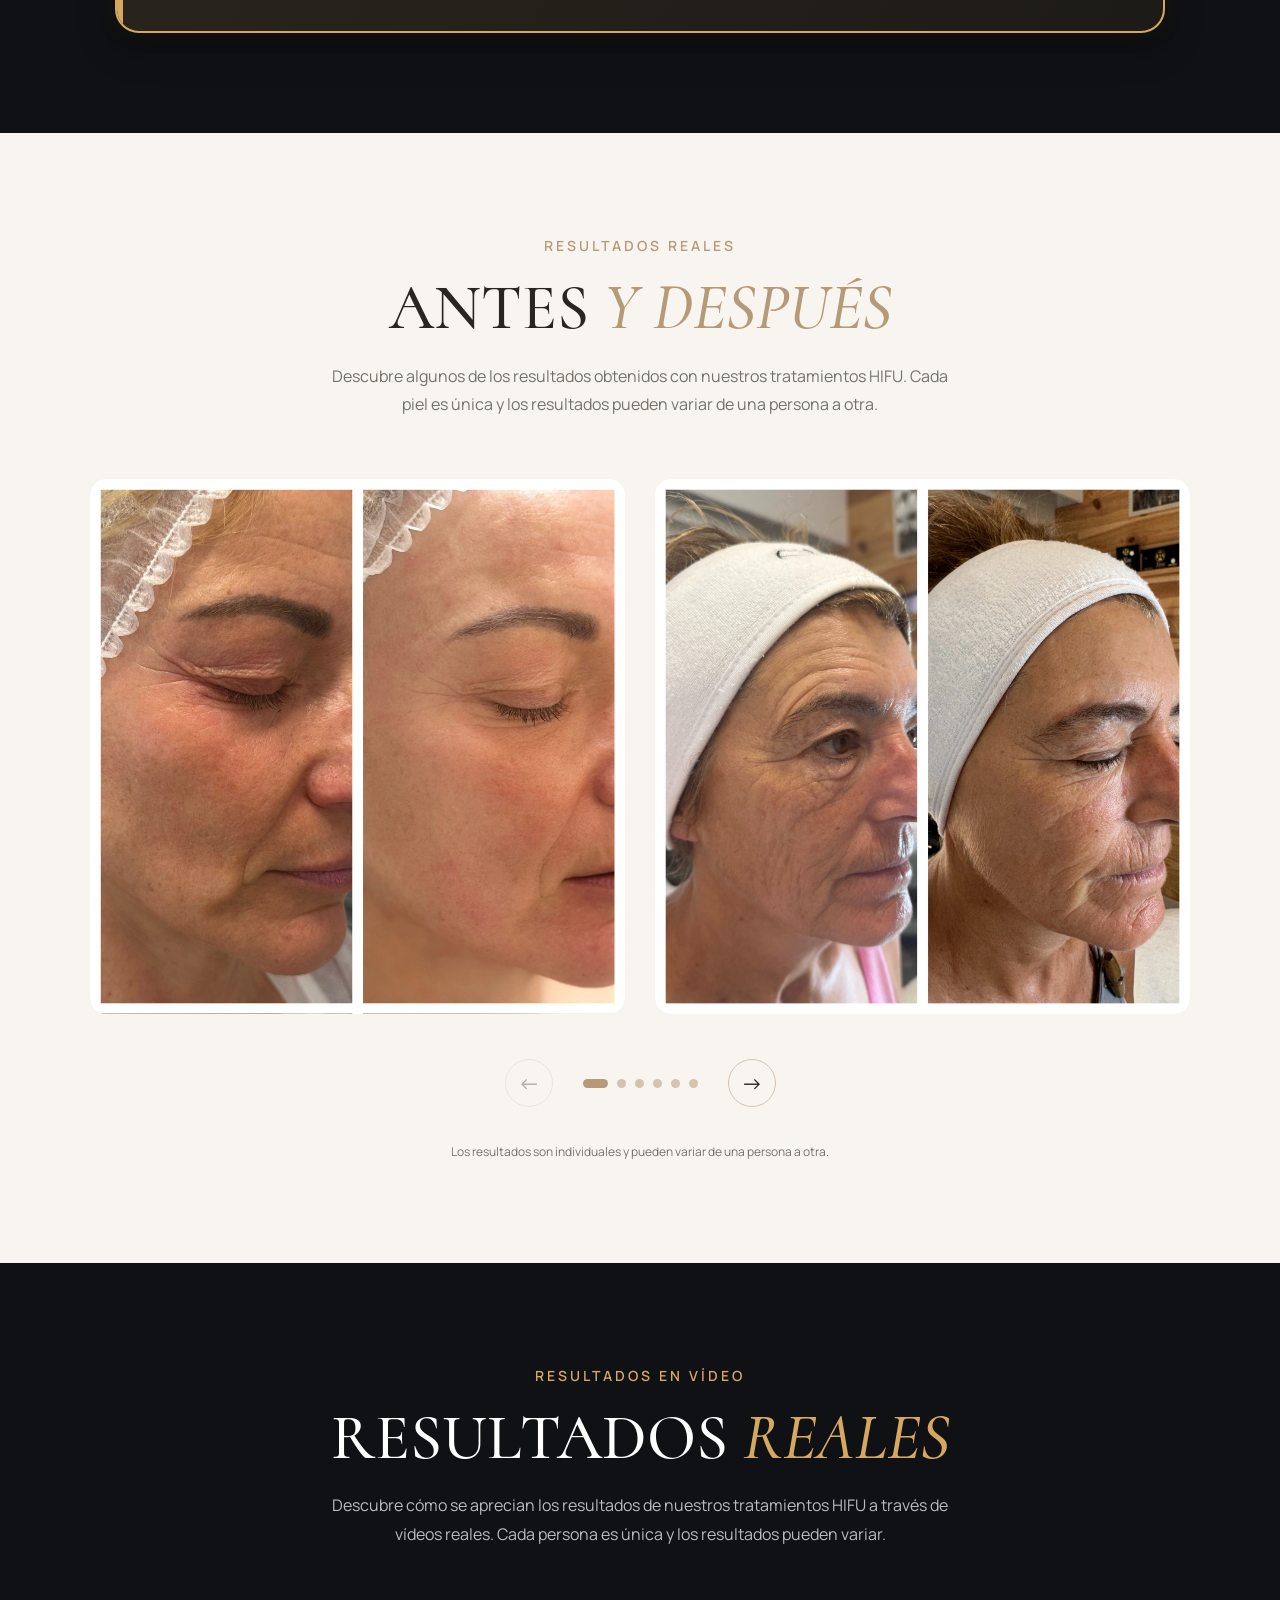
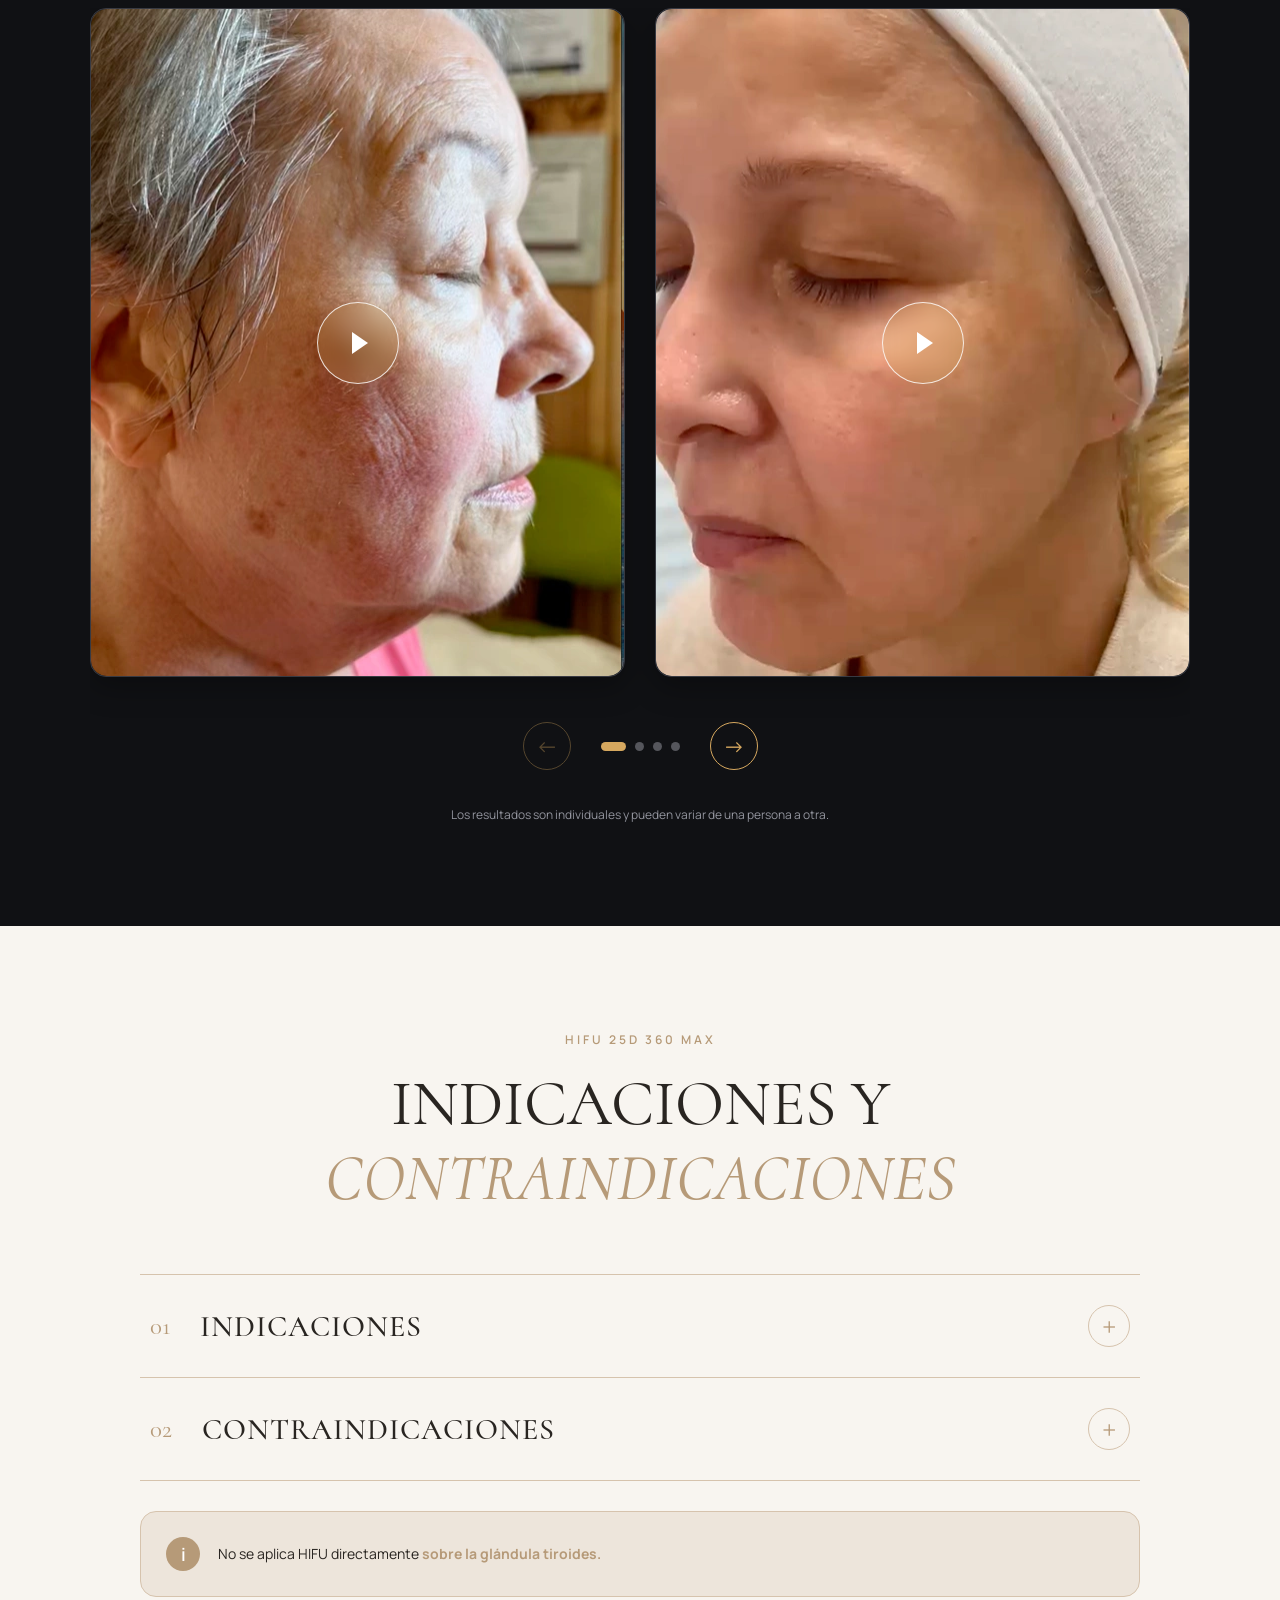
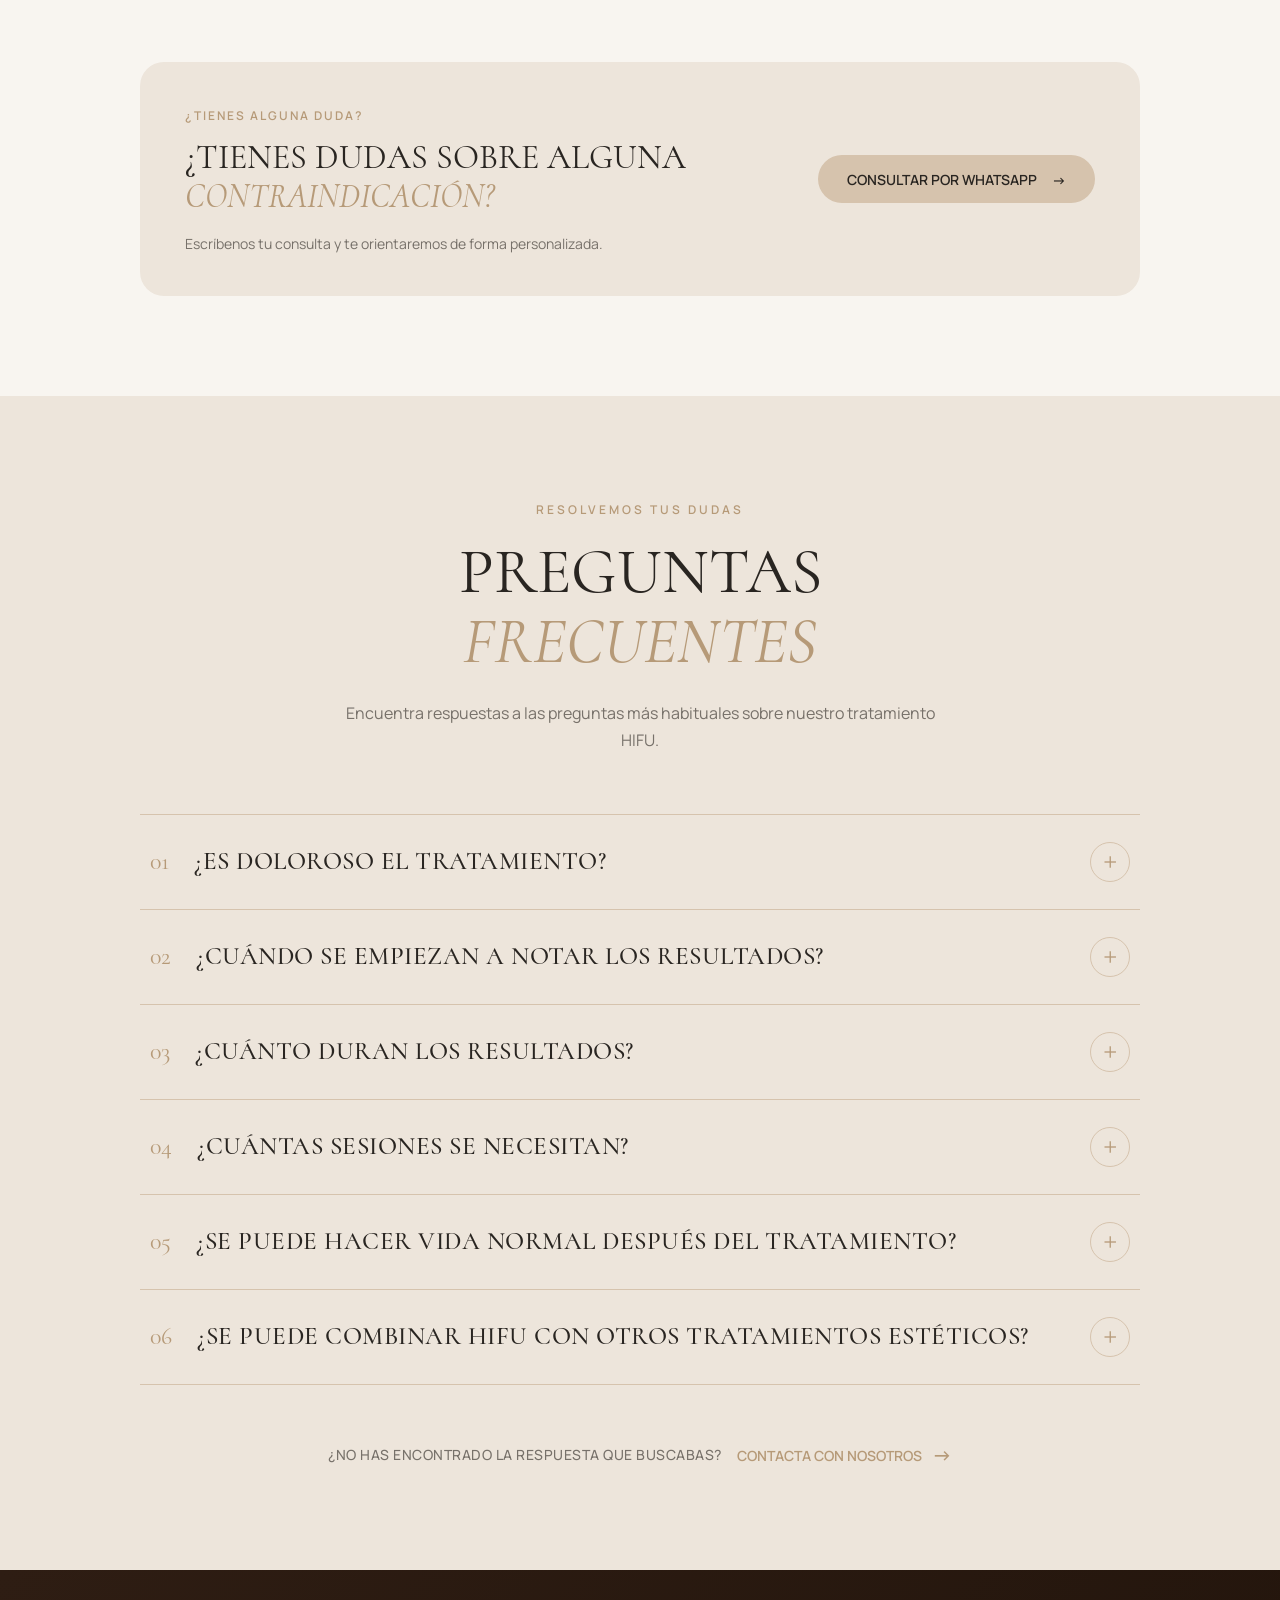
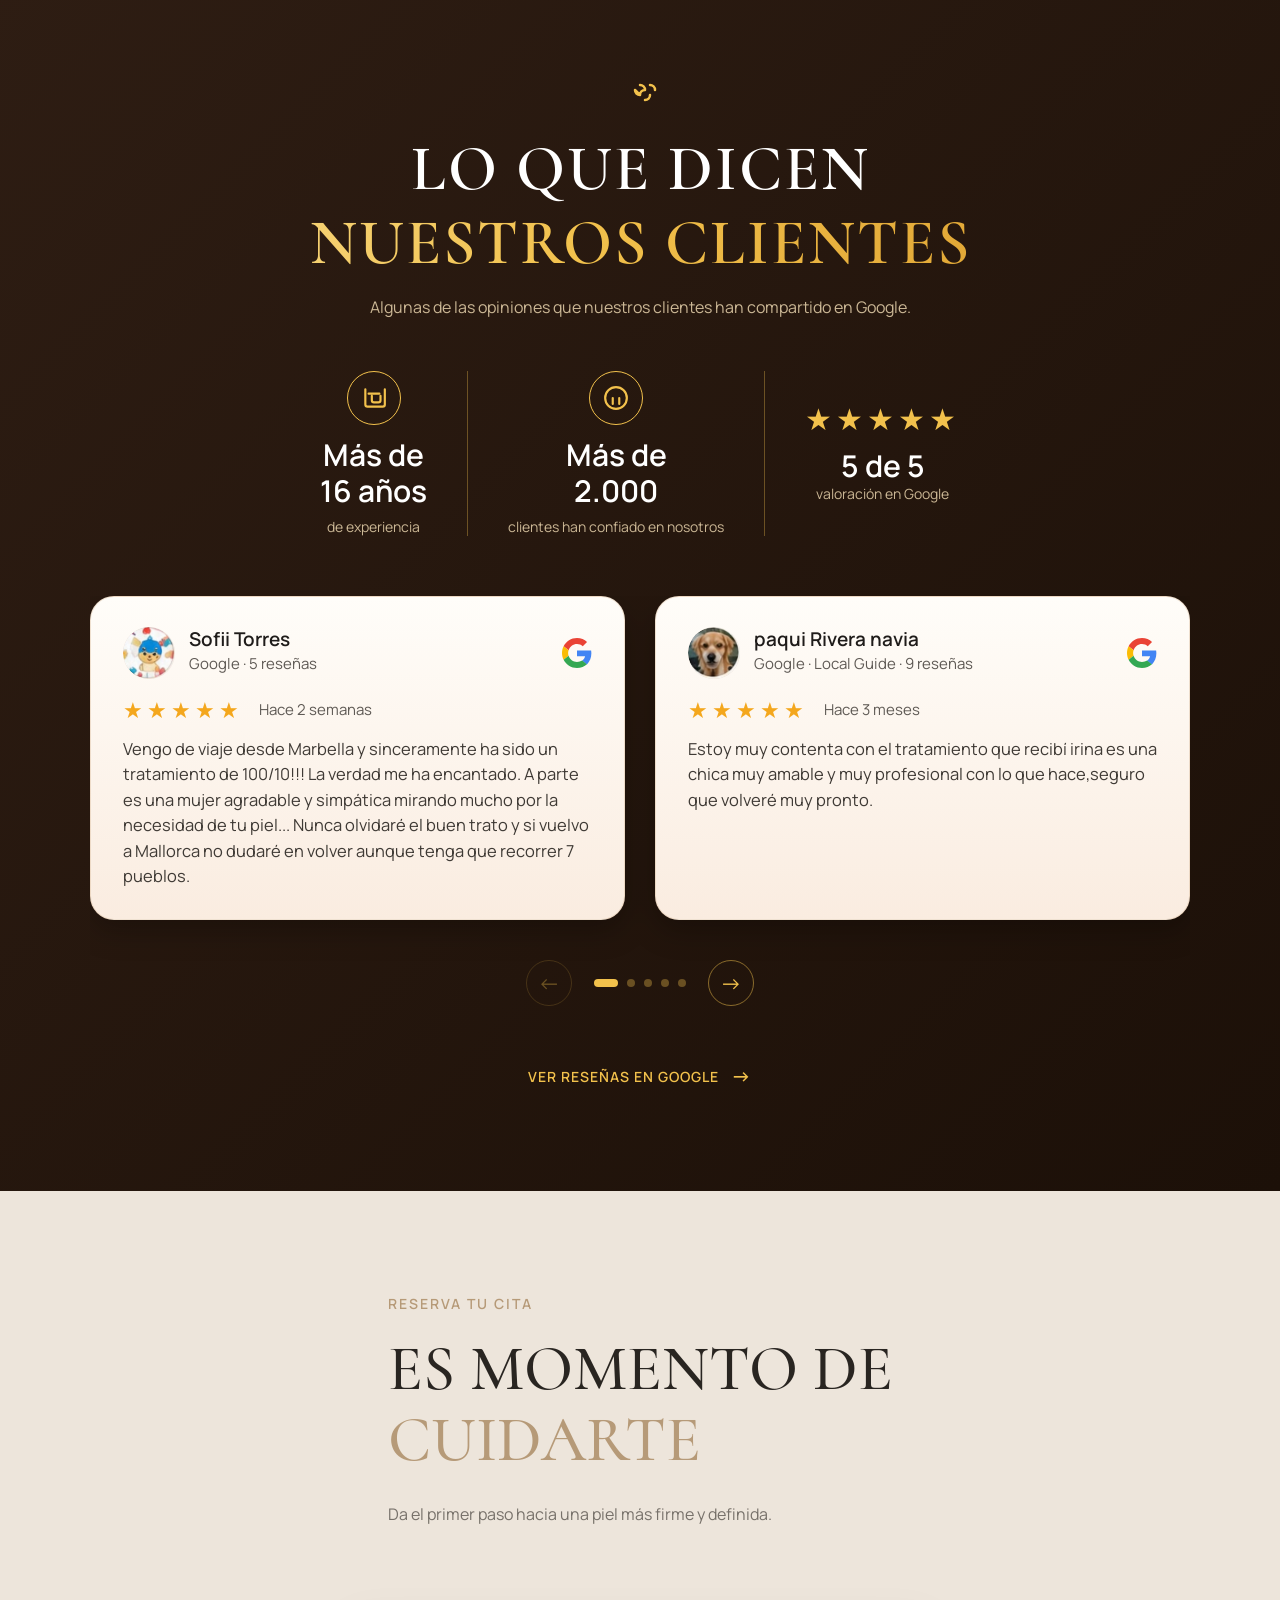
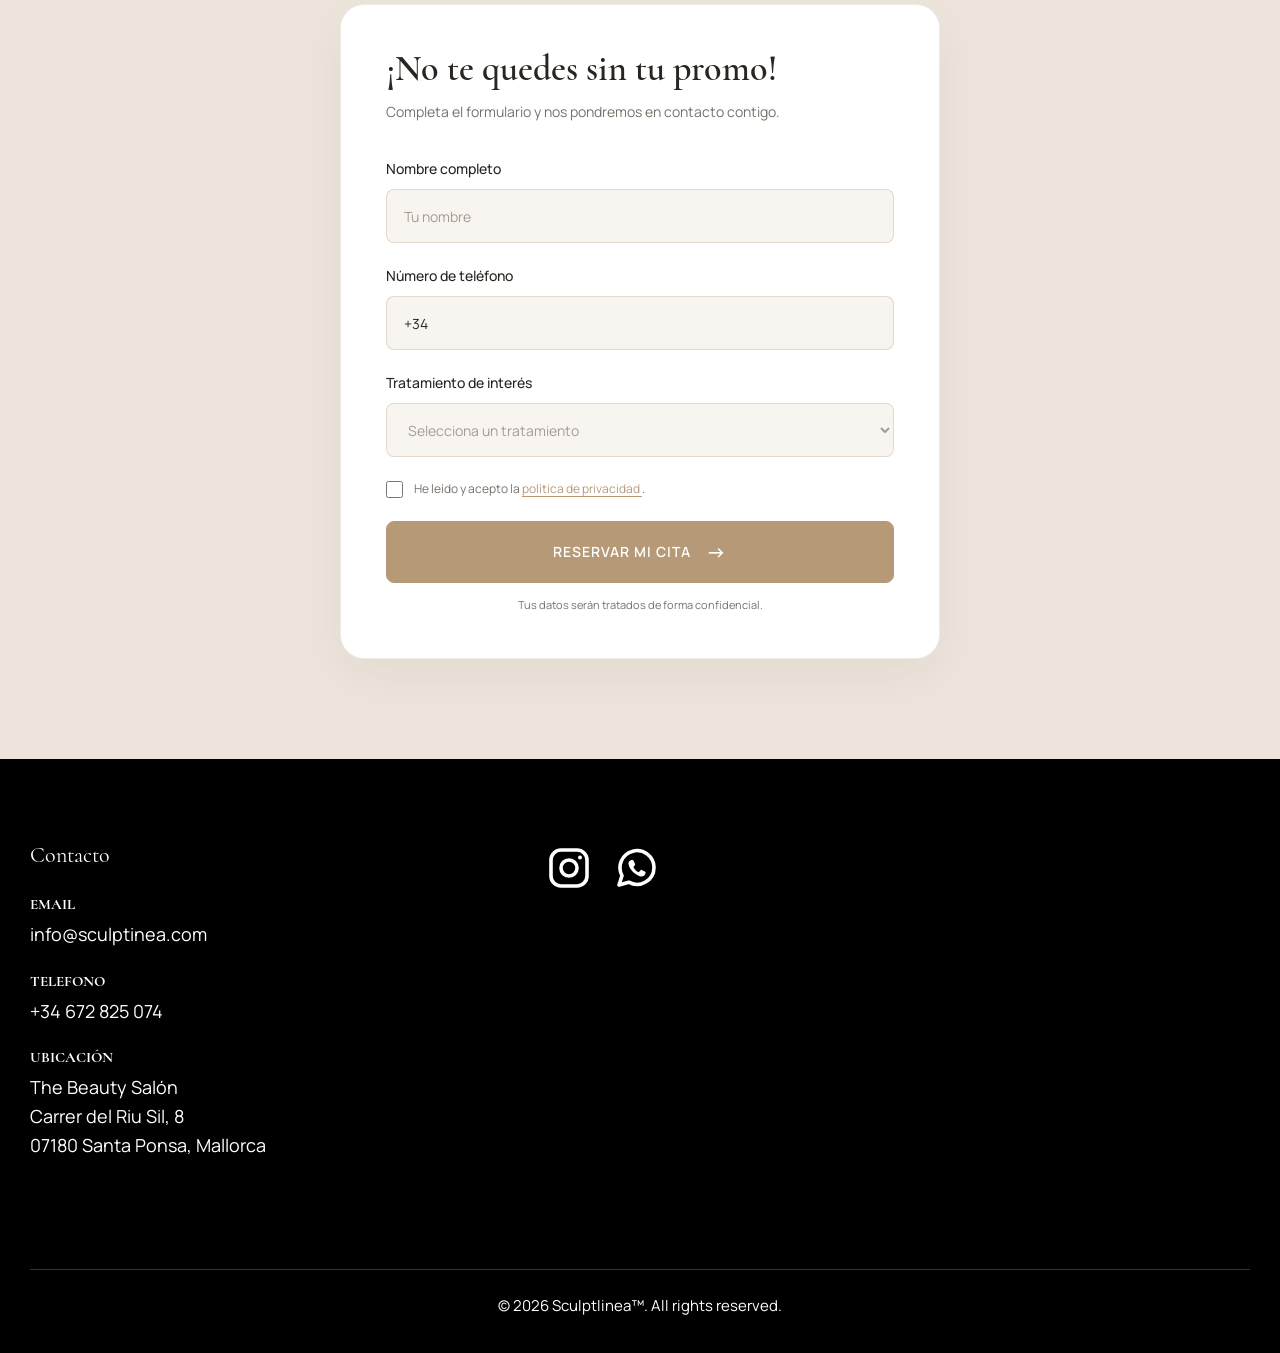
==== commit 130e754d: "dfsf" ====
--- a/index.html
+++ b/index.html
@@ -1699,9 +1699,57 @@
 <!-- SECTION REVIEWS START -->
 <section class="reviews section" id="reviews">
     <div class="container">
+        <div class="reviews__header">
+            <div class="reviews__header-decor">
+                <svg width="32" height="32" viewBox="0 0 32 32" fill="none" stroke="currentColor" stroke-width="2" stroke-linecap="round" stroke-linejoin="round">
+                    <path d="M16 12a4 4 0 0 1 4 4m4-4a4 4 0 0 1 4 4m-4 4a4 4 0 0 1-4 4m-4-4a4 4 0 0 1-4-4m4 4a4 4 0 0 1 4-4m-4 4a4 4 0 0 1-4-4z"/>
+                </svg>
+            </div>
+
+            <h2 class="reviews__header-title">
+                LO QUE DICEN<br>
+                <span class="reviews__header-title-gold">NUESTROS CLIENTES</span>
+            </h2>
+
+            <p class="reviews__header-subtitle">
+                Algunas de las opiniones que nuestros clientes han compartido en Google.
+            </p>
+
+            <div class="reviews__stats">
+                <div class="reviews__stat">
+                    <div class="reviews__stat-icon">
+                        <svg width="32" height="32" viewBox="0 0 24 24" fill="none" stroke="#f2c14c" stroke-width="2" stroke-linecap="round" stroke-linejoin="round">
+                            <path d="M4 4v14a2 2 0 0 0 2 2h14a2 2 0 0 0 2-2V4M4 4V4M7 8h10M10 10v4a2 2 0 0 0 2 2h4a2 2 0 0 0 2-2v-4"/>
+                        </svg>
+                    </div>
+                    <div class="reviews__stat-main">Más de<br>16 años</div>
+                    <div class="reviews__stat-sub">de experiencia</div>
+                </div>
+
+                <div class="reviews__stat">
+                    <div class="reviews__stat-icon">
+                        <svg width="32" height="32" viewBox="0 0 24 24" fill="none" stroke="#f2c14c" stroke-width="2" stroke-linecap="round" stroke-linejoin="round">
+                            <circle cx="12" cy="12" r="10"/>
+                            <line x1="9" y1="17.5" x2="9" y2="12"/>
+                            <line x1="15" y1="17.5" x2="15" y2="12"/>
+                        </svg>
+                    </div>
+                    <div class="reviews__stat-main">Más de<br>2.000</div>
+                    <div class="reviews__stat-sub">clientes han confiado en nosotros</div>
+                </div>
+
+                <div class="reviews__stat reviews__rating-block">
+                    <span class="reviews__stars">★★★★★</span>
+                    <div>
+                        <div class="reviews__stat-main">5 de 5</div>
+                        <div class="reviews__stat-sub">valoración en Google</div>
+                    </div>
+                </div>
+            </div>
+        </div>
 
         <!-- TOP START -->
-        <div class="reviews__top">
+        <!-- <div class="reviews__top">
             <span class="reviews__label">OPINIONES DE NUESTROS CLIENTES</span>
 
             <h2 class="reviews__title">
@@ -1712,7 +1760,7 @@
                 Descubre las experiencias de quienes ya han confiado
                 en nuestros tratamientos.
             </p>
-        </div>
+        </div> -->
         <!-- TOP END -->
 
 
@@ -1974,9 +2022,9 @@
         <!-- GOOGLE LINK -->
         <div class="reviews__bottom">
 
-            <p class="reviews__bottom-text">
+            <!-- <p class="reviews__bottom-text">
                 ¿QUIERES CONOCER MÁS OPINIONES?
-            </p>
+            </p> -->
 
             <a
                 class="reviews__google-link"
@@ -2174,10 +2222,10 @@
                 <h3 class="footer__heading">Contacto</h3>
 
                 <!-- BOOKING -->
-                <a href="#contact" class="footer__booking">
+                <!-- <a href="#contact" class="footer__booking">
                     Reserva tu sesión inicial con
                     Sculptlinea™
-                </a>
+                </a> -->
 
                 <!-- EMAIL -->
                 <div class="footer__item">
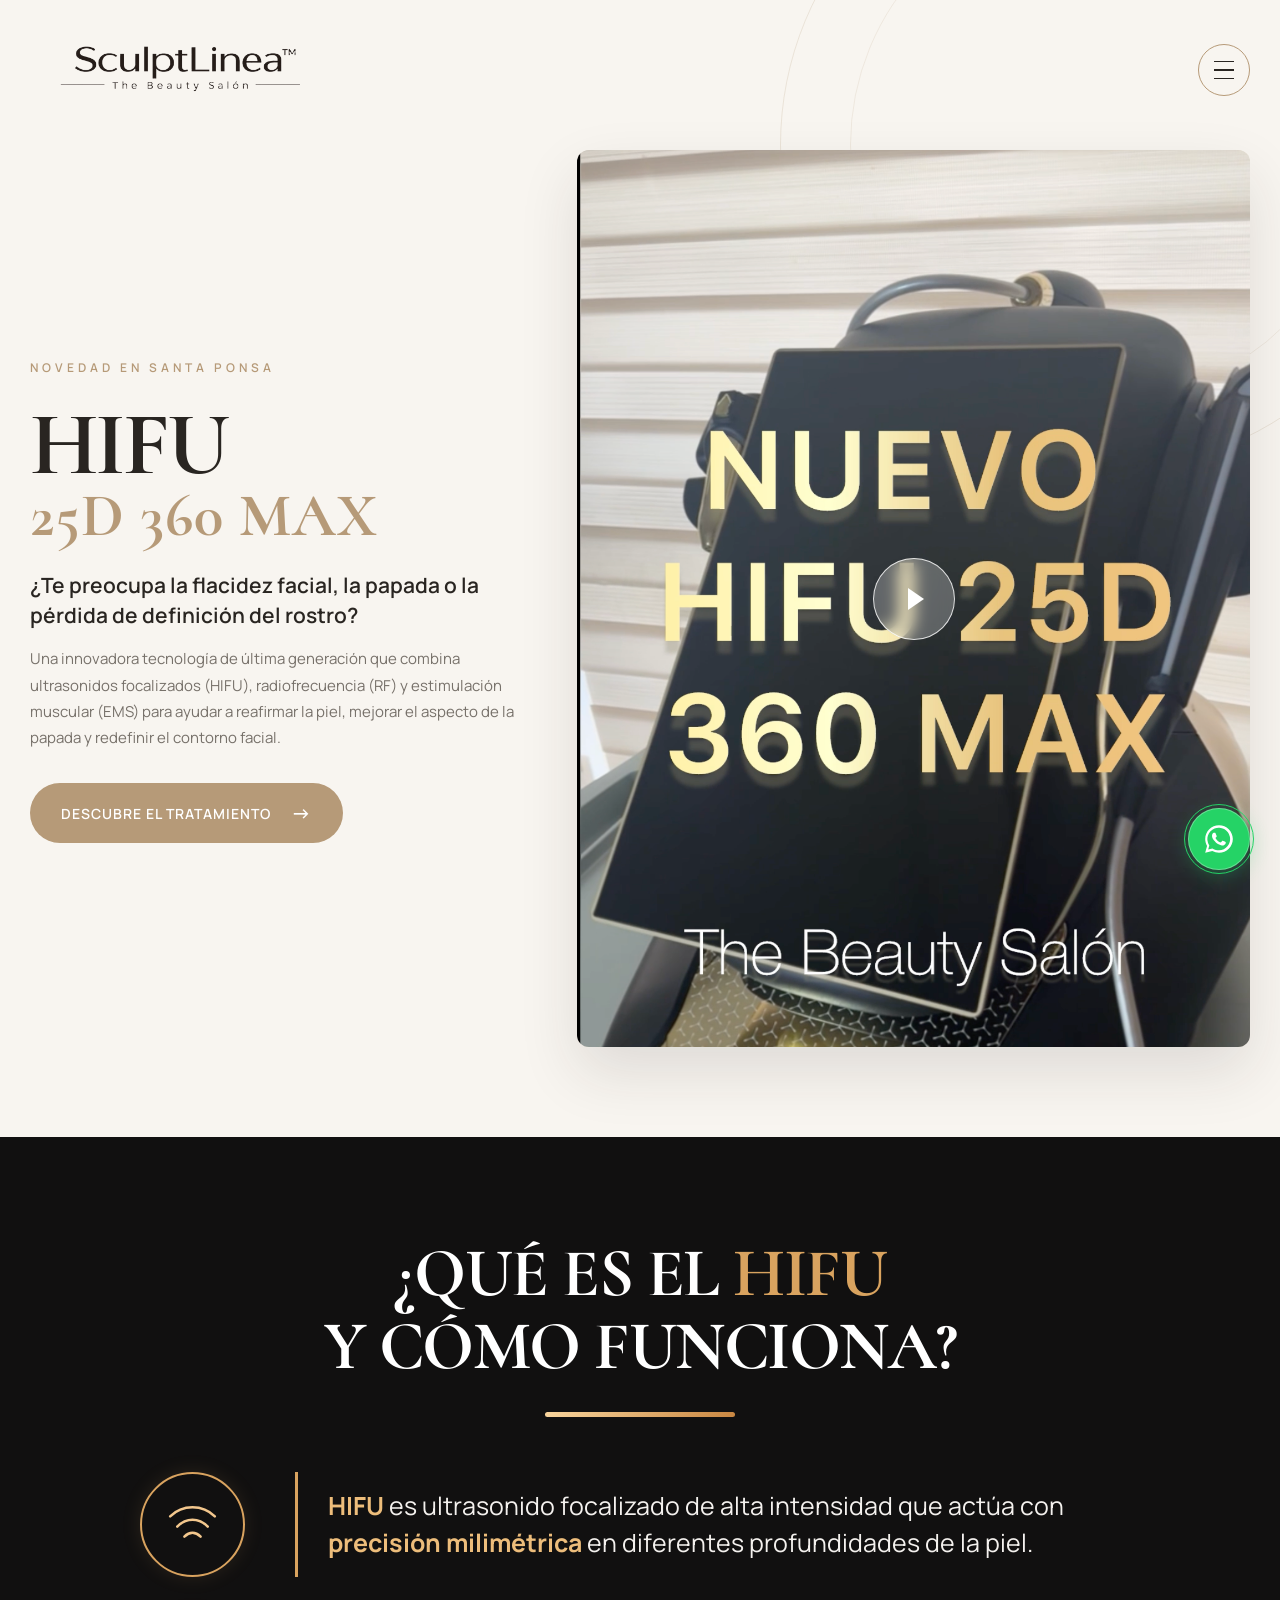
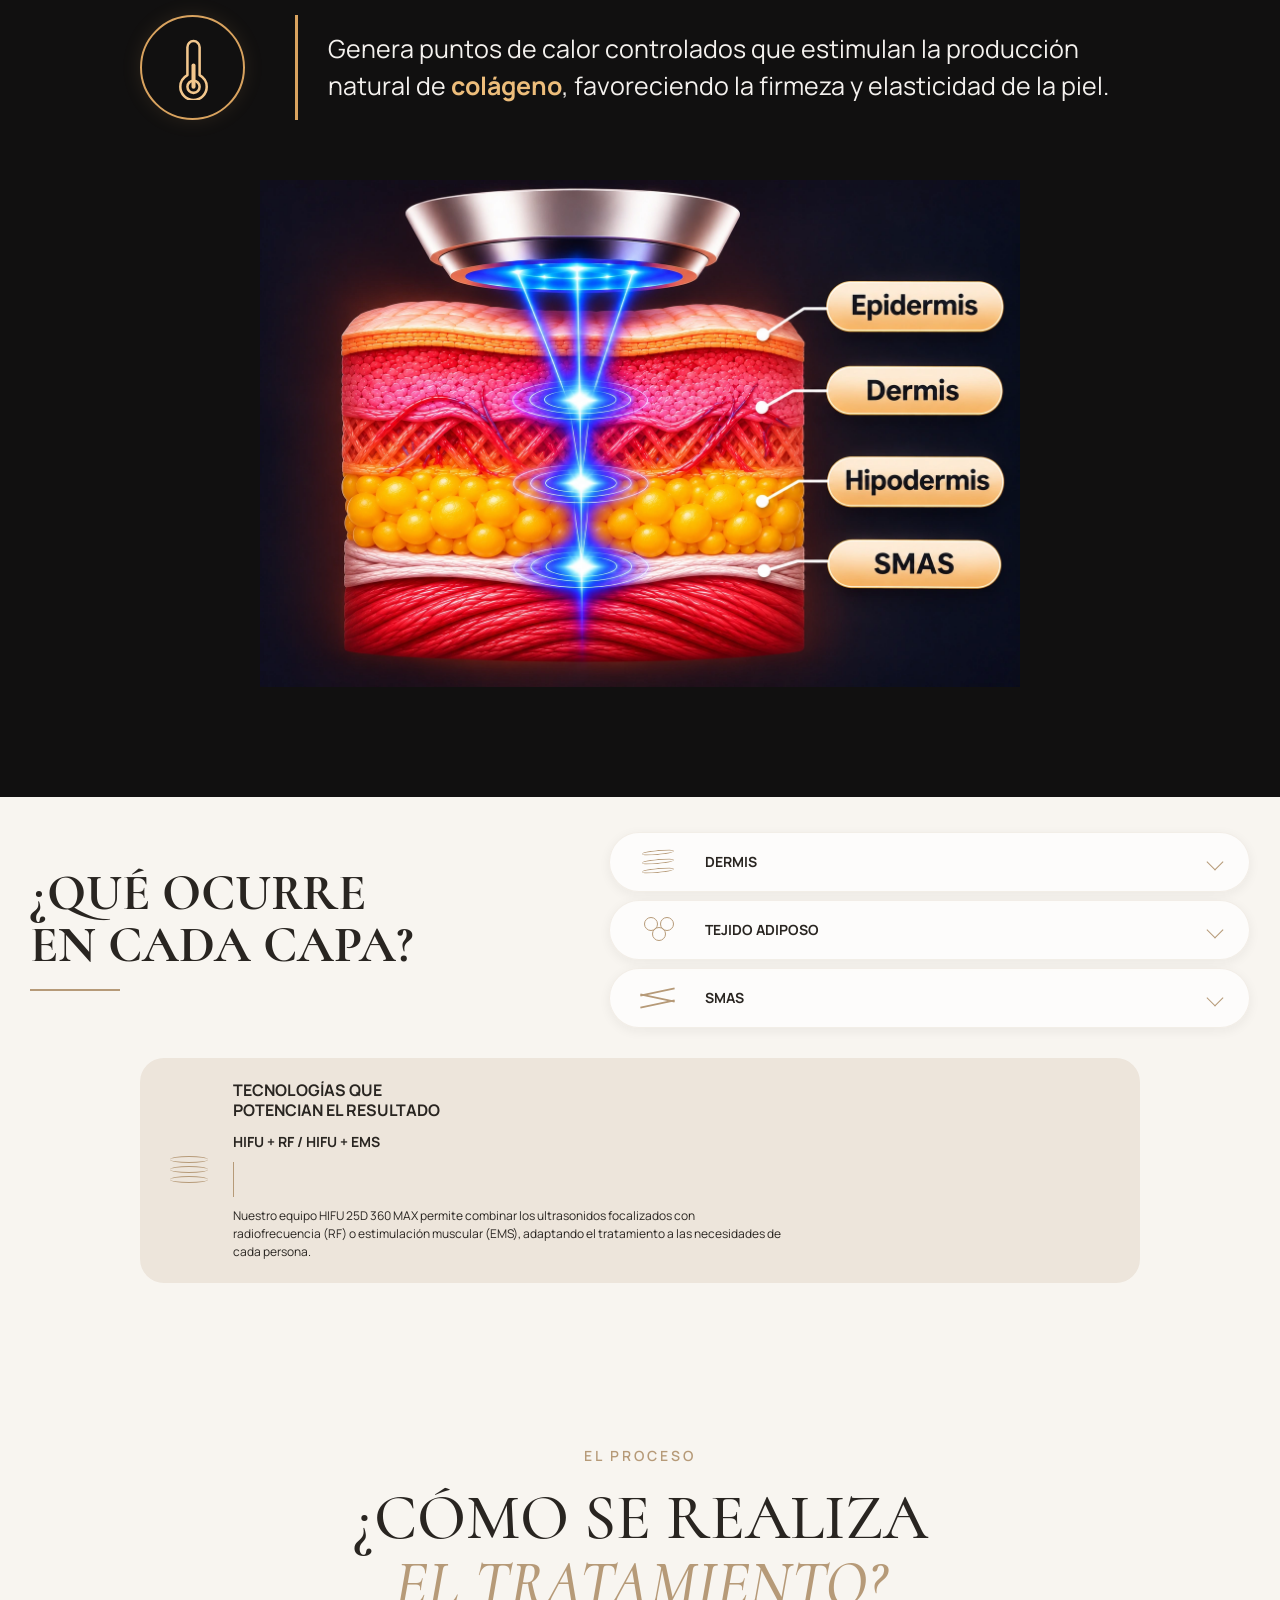
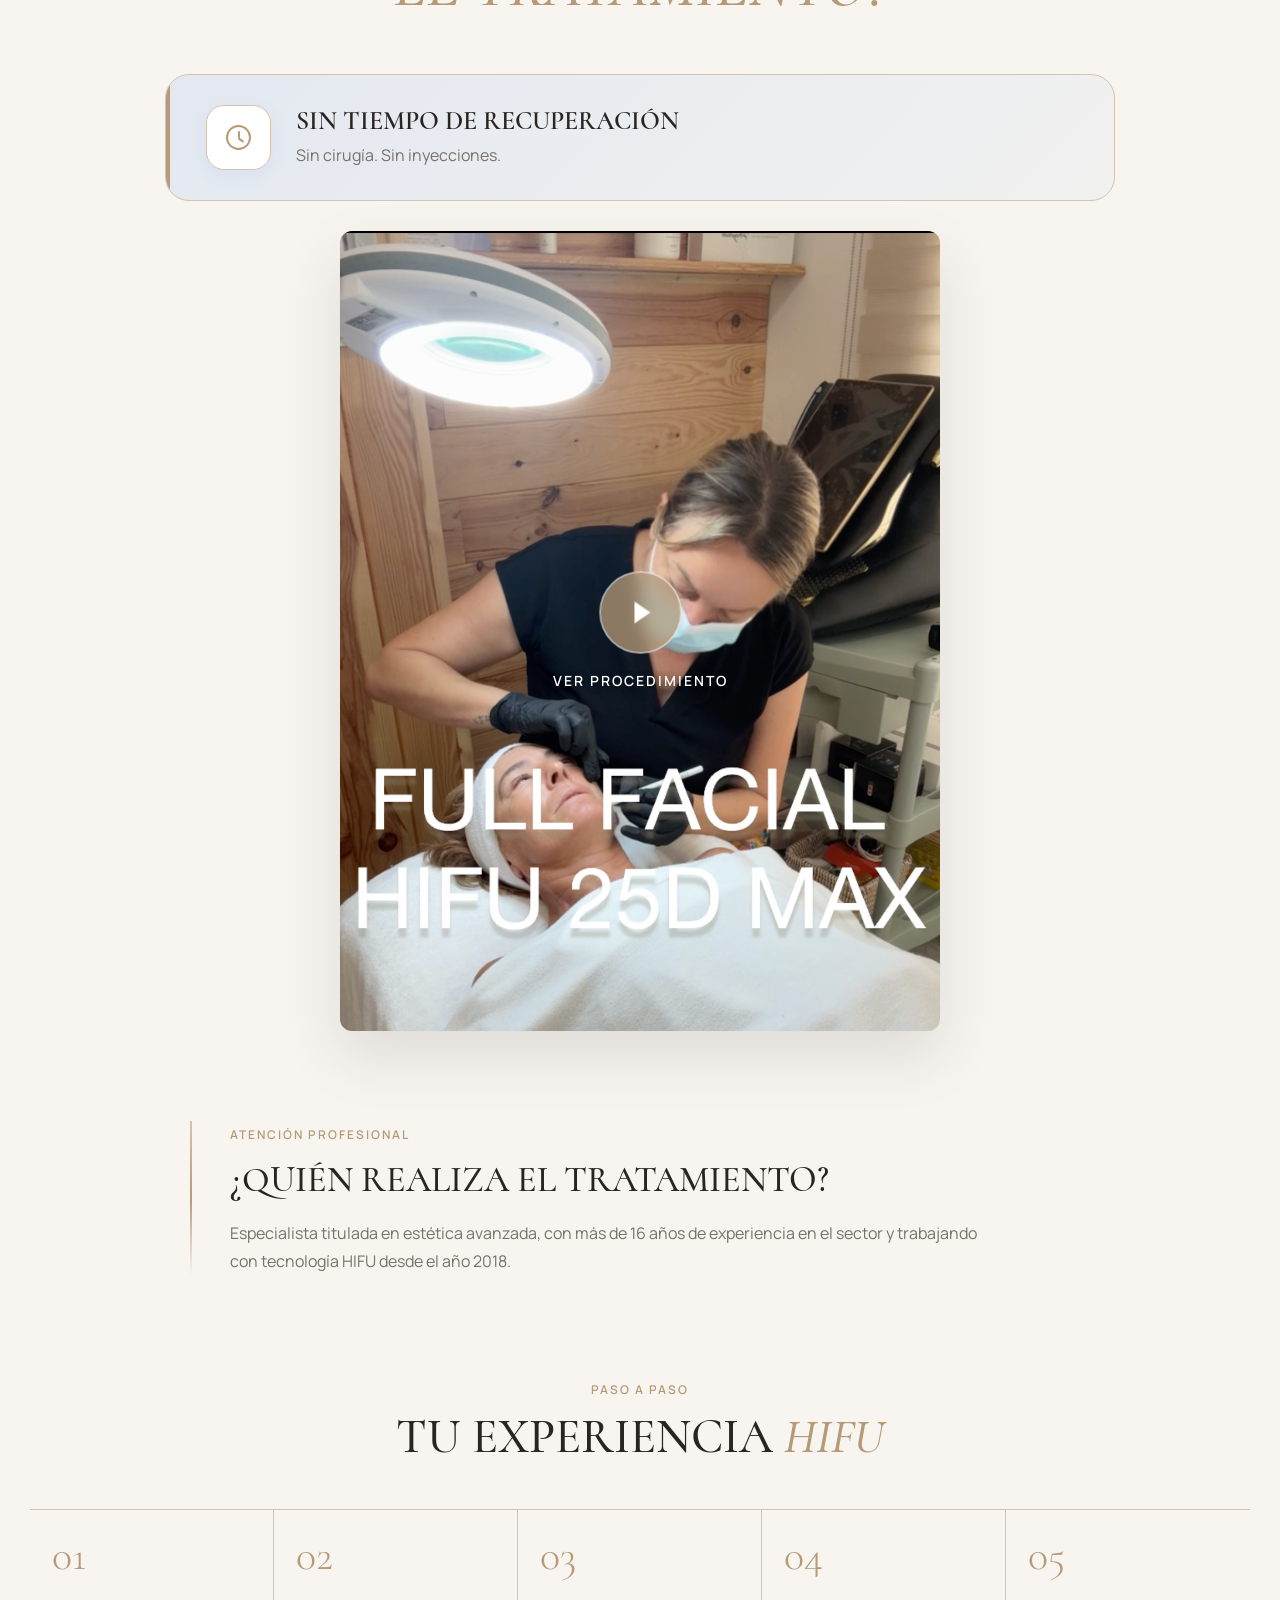
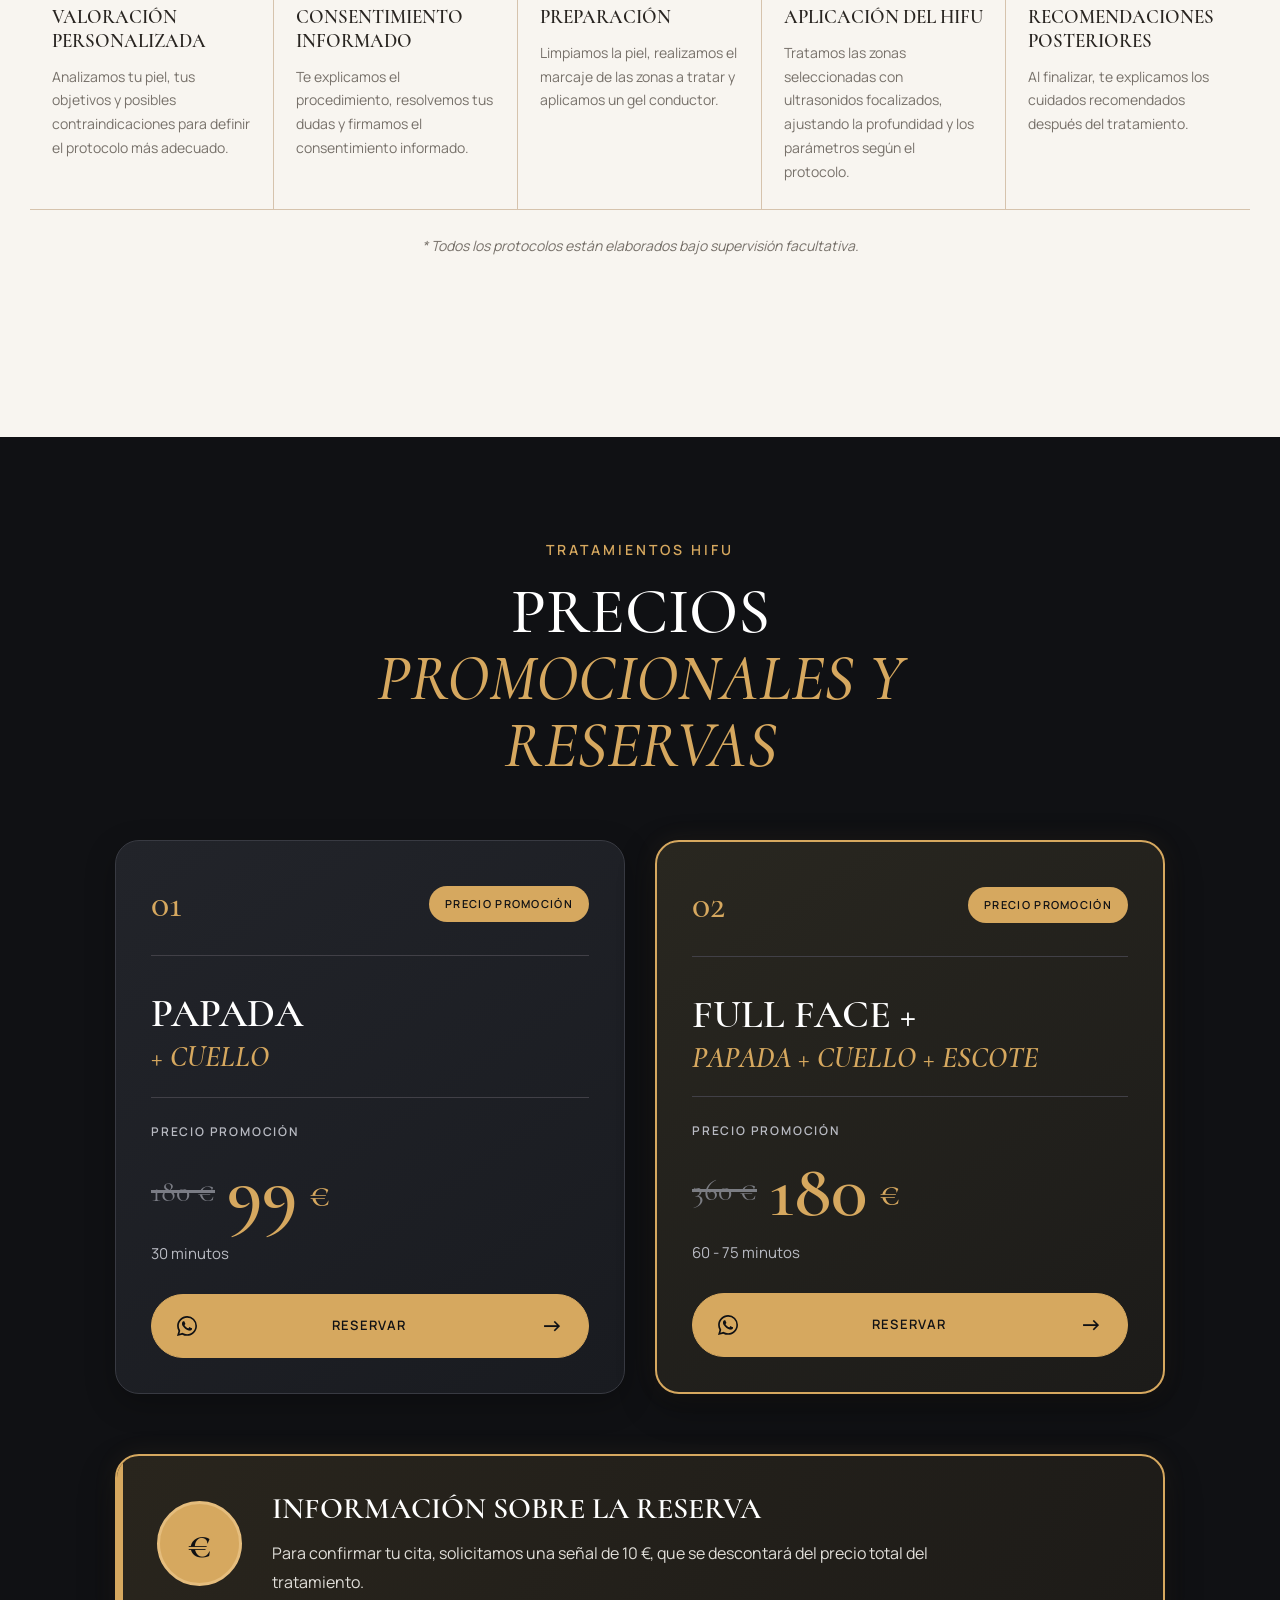
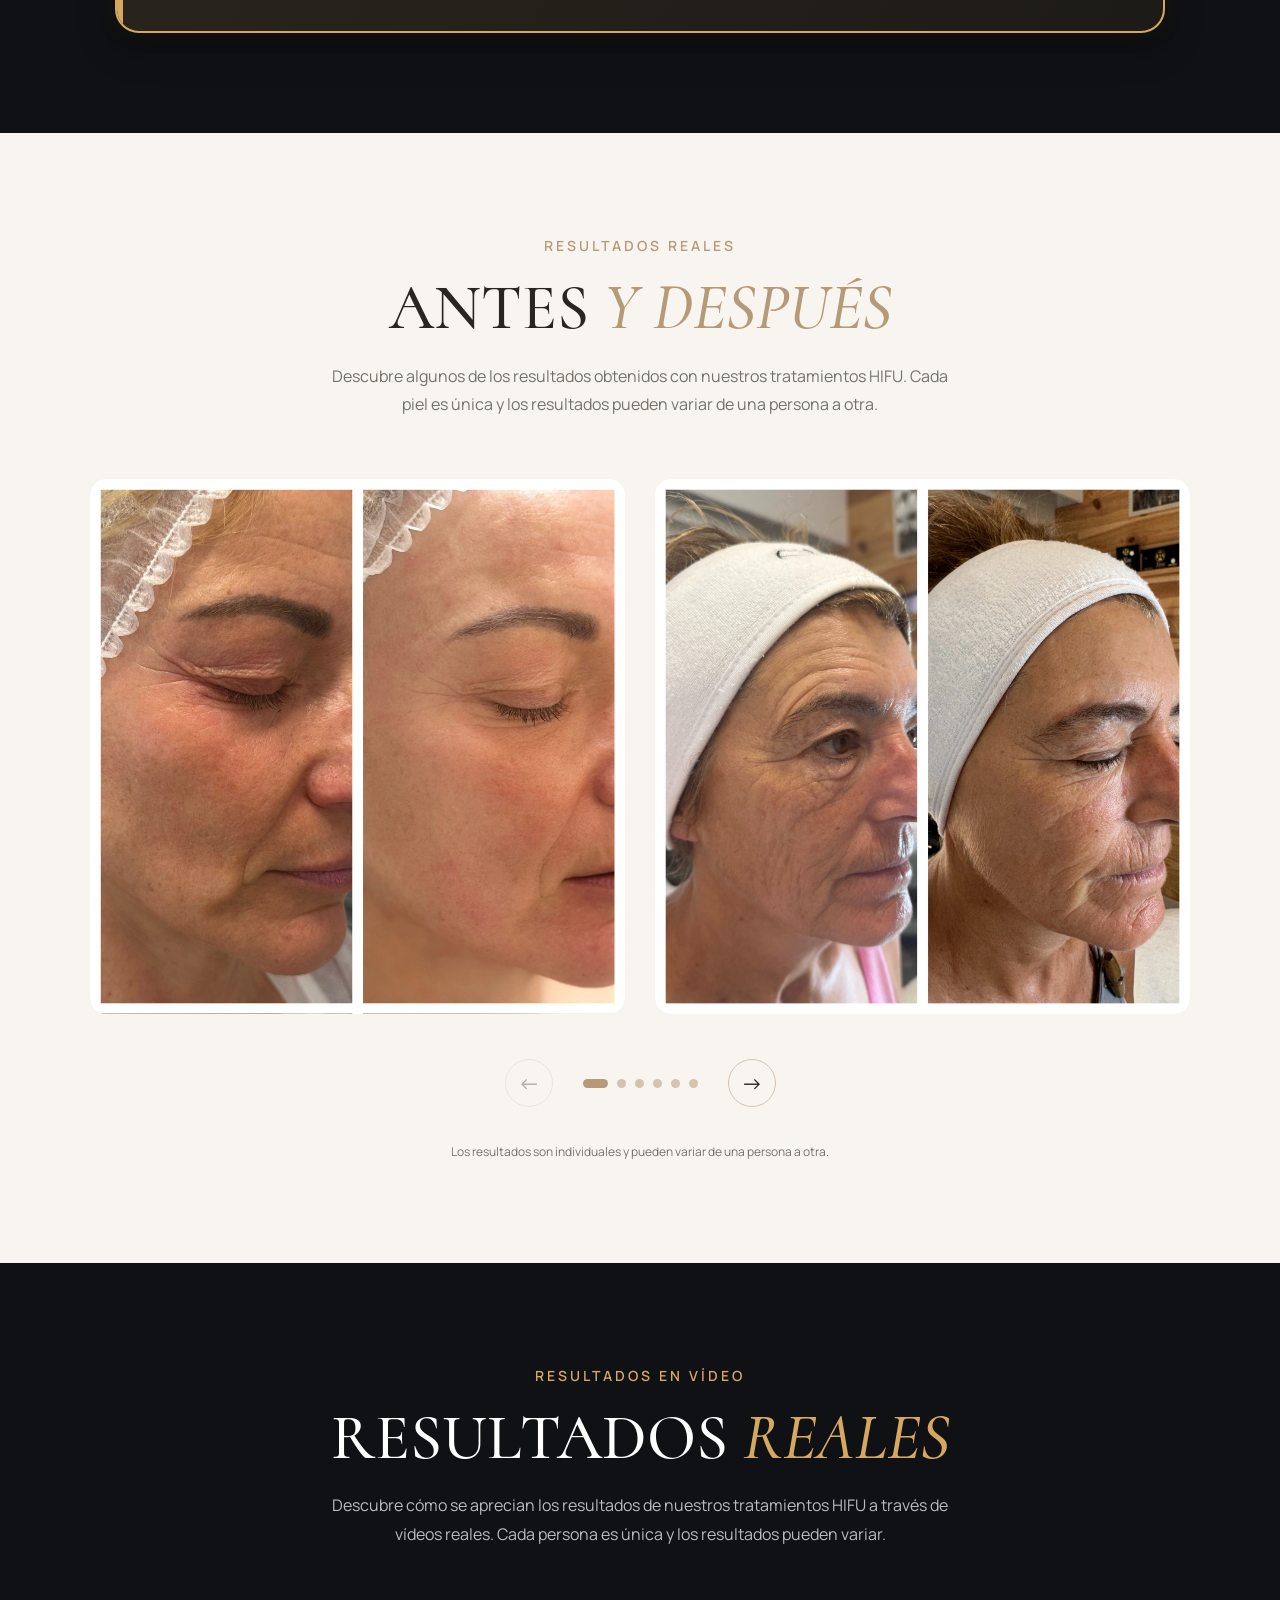
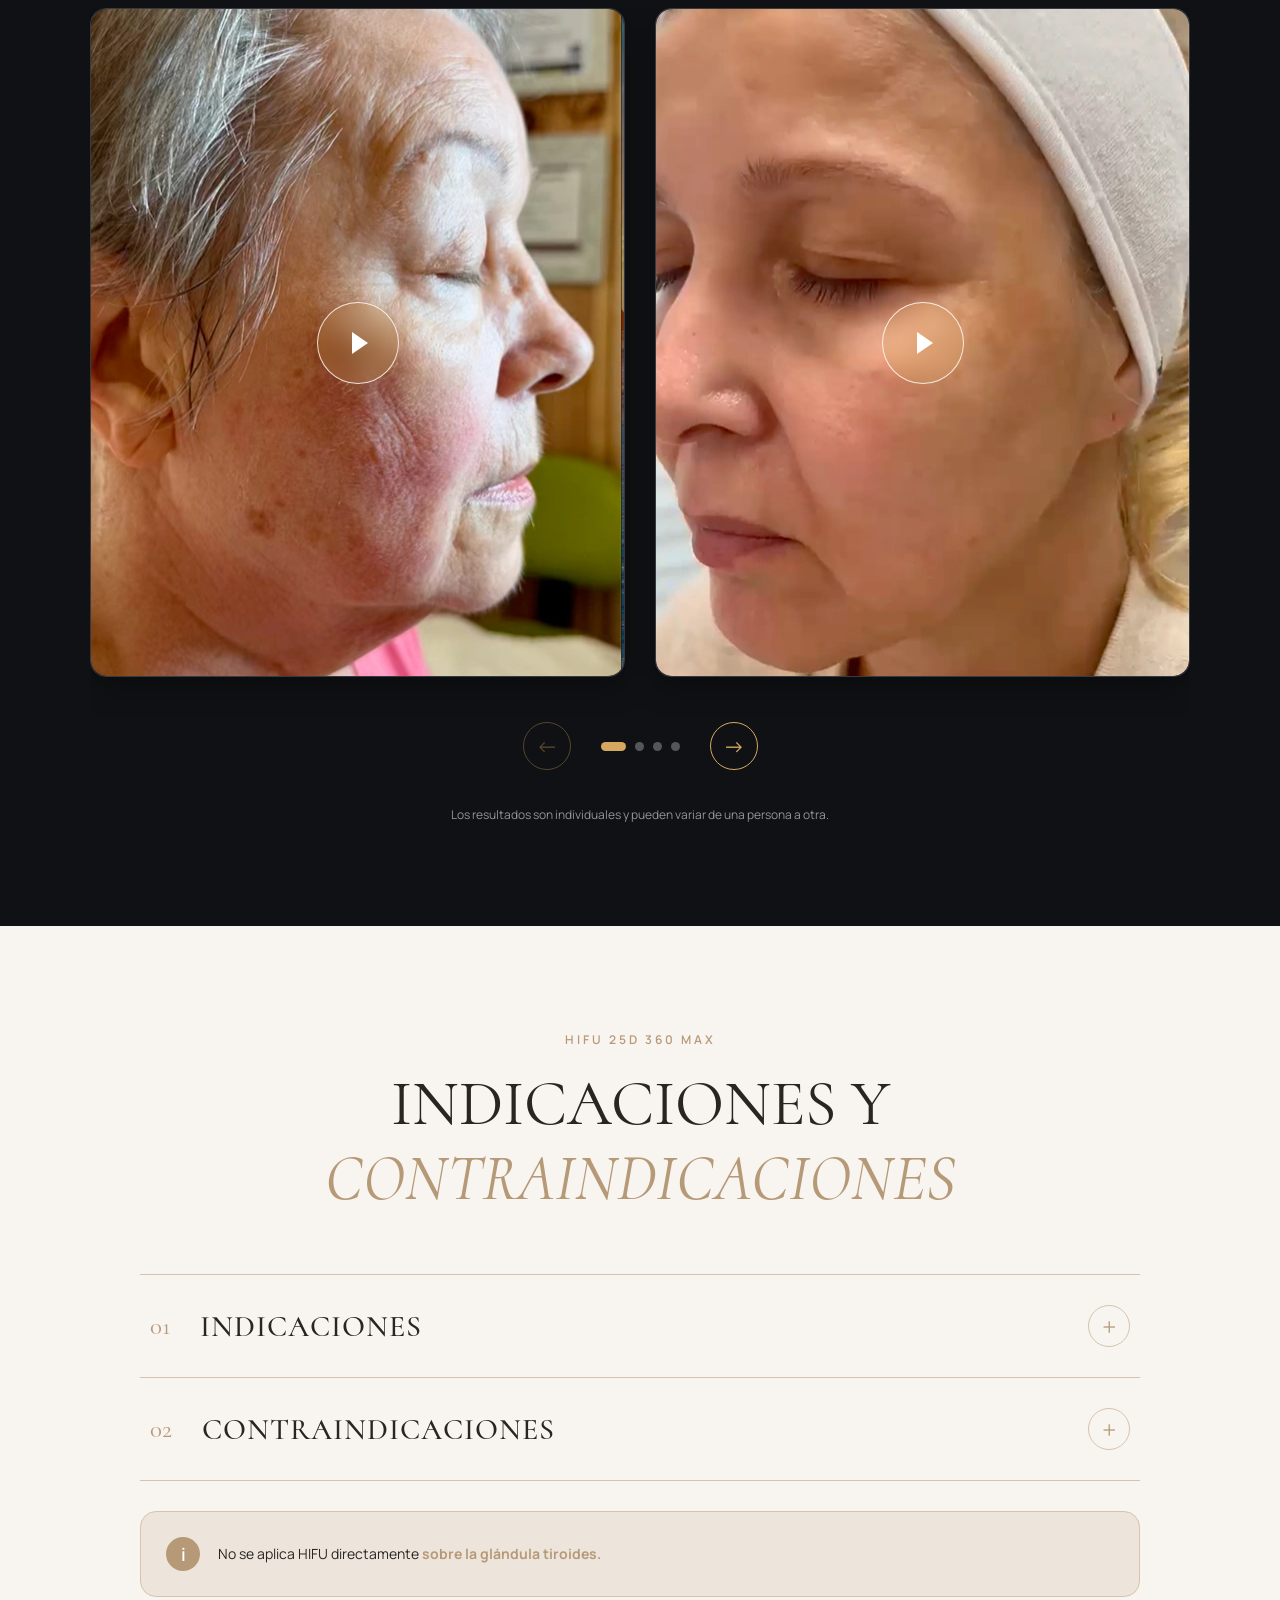
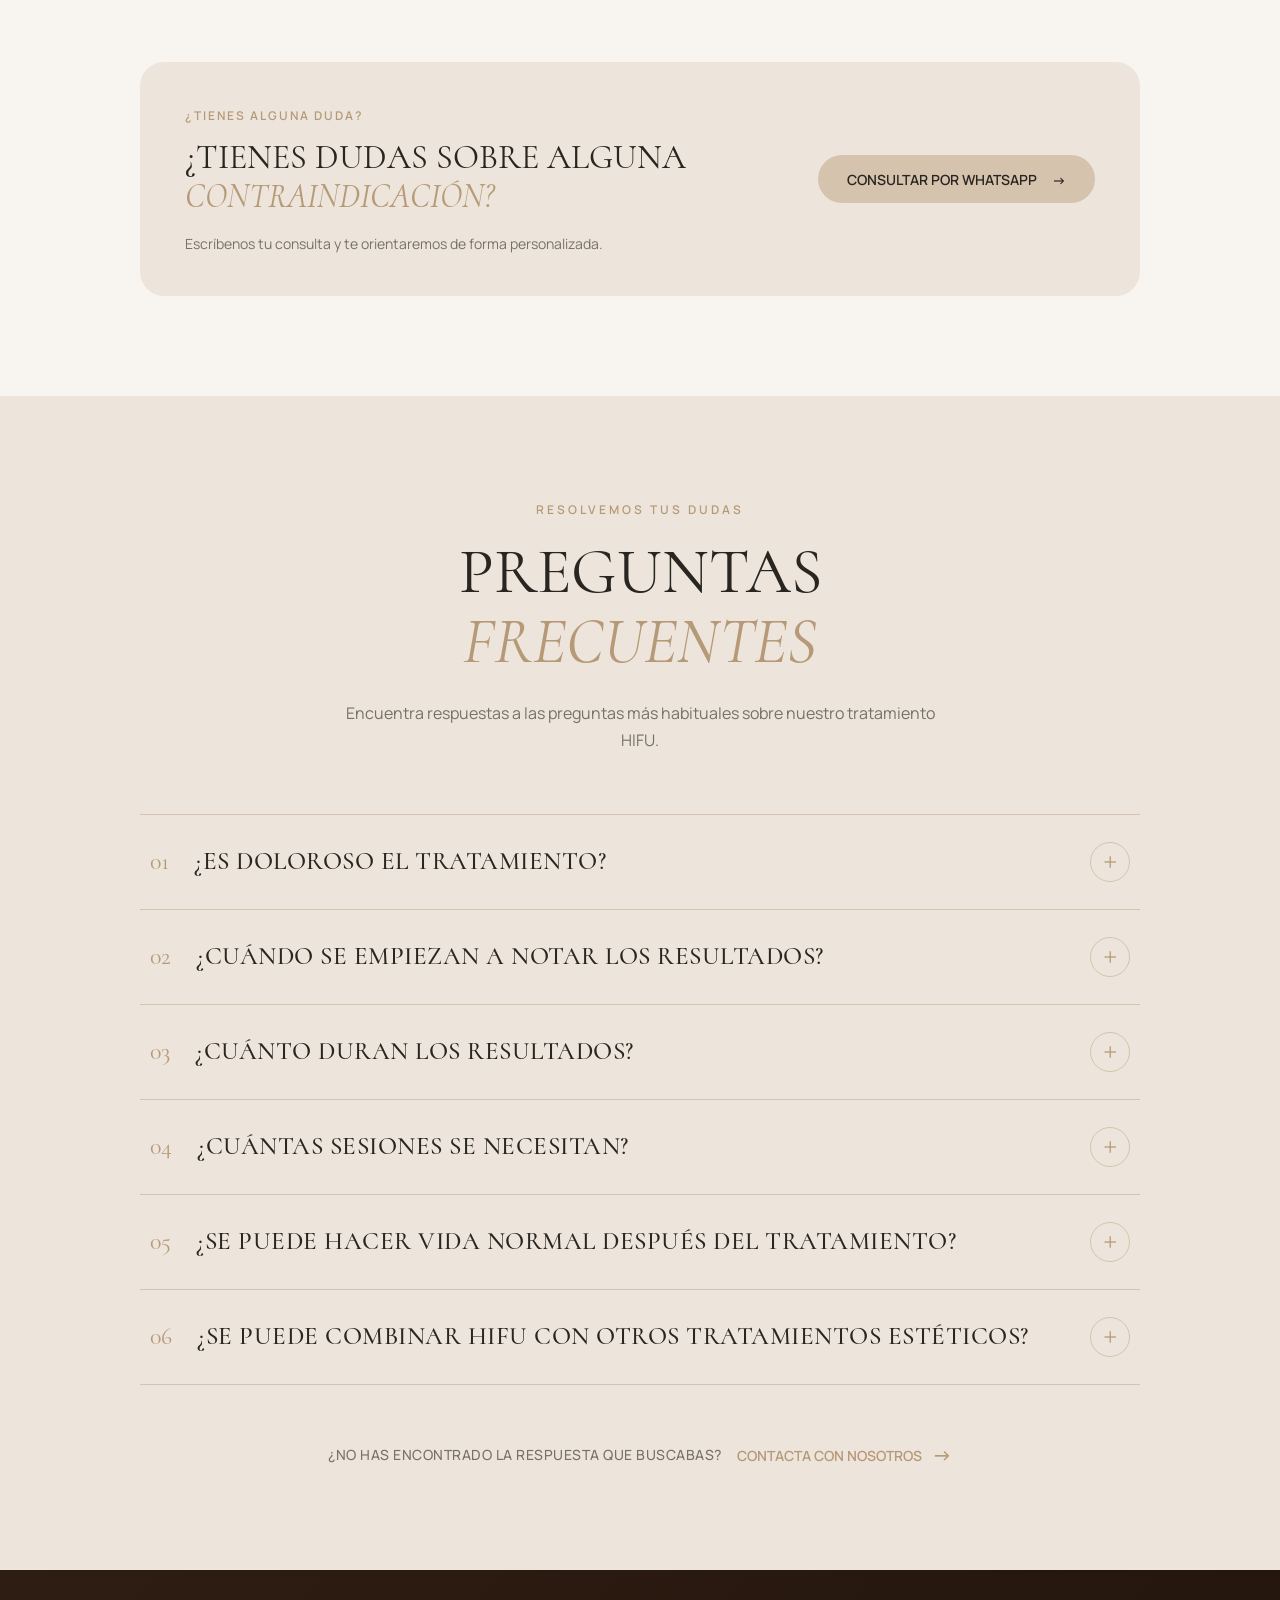
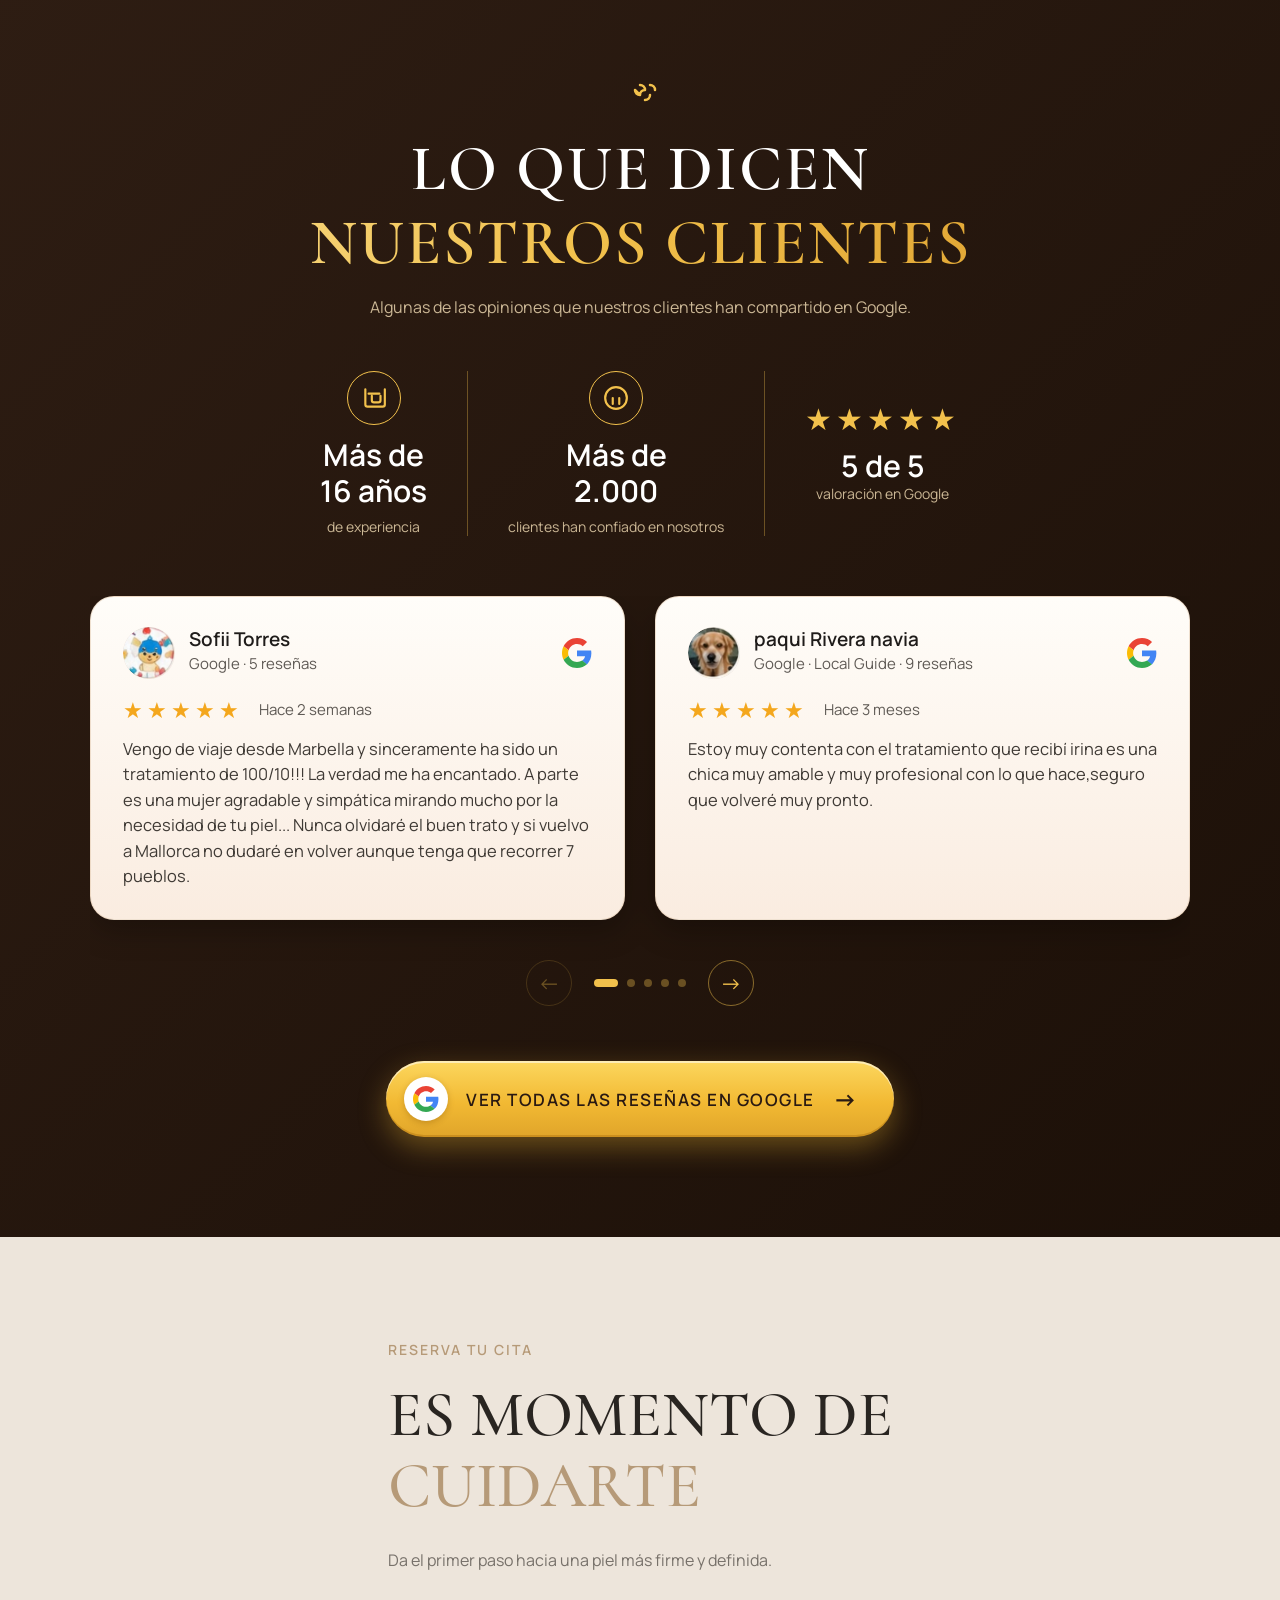
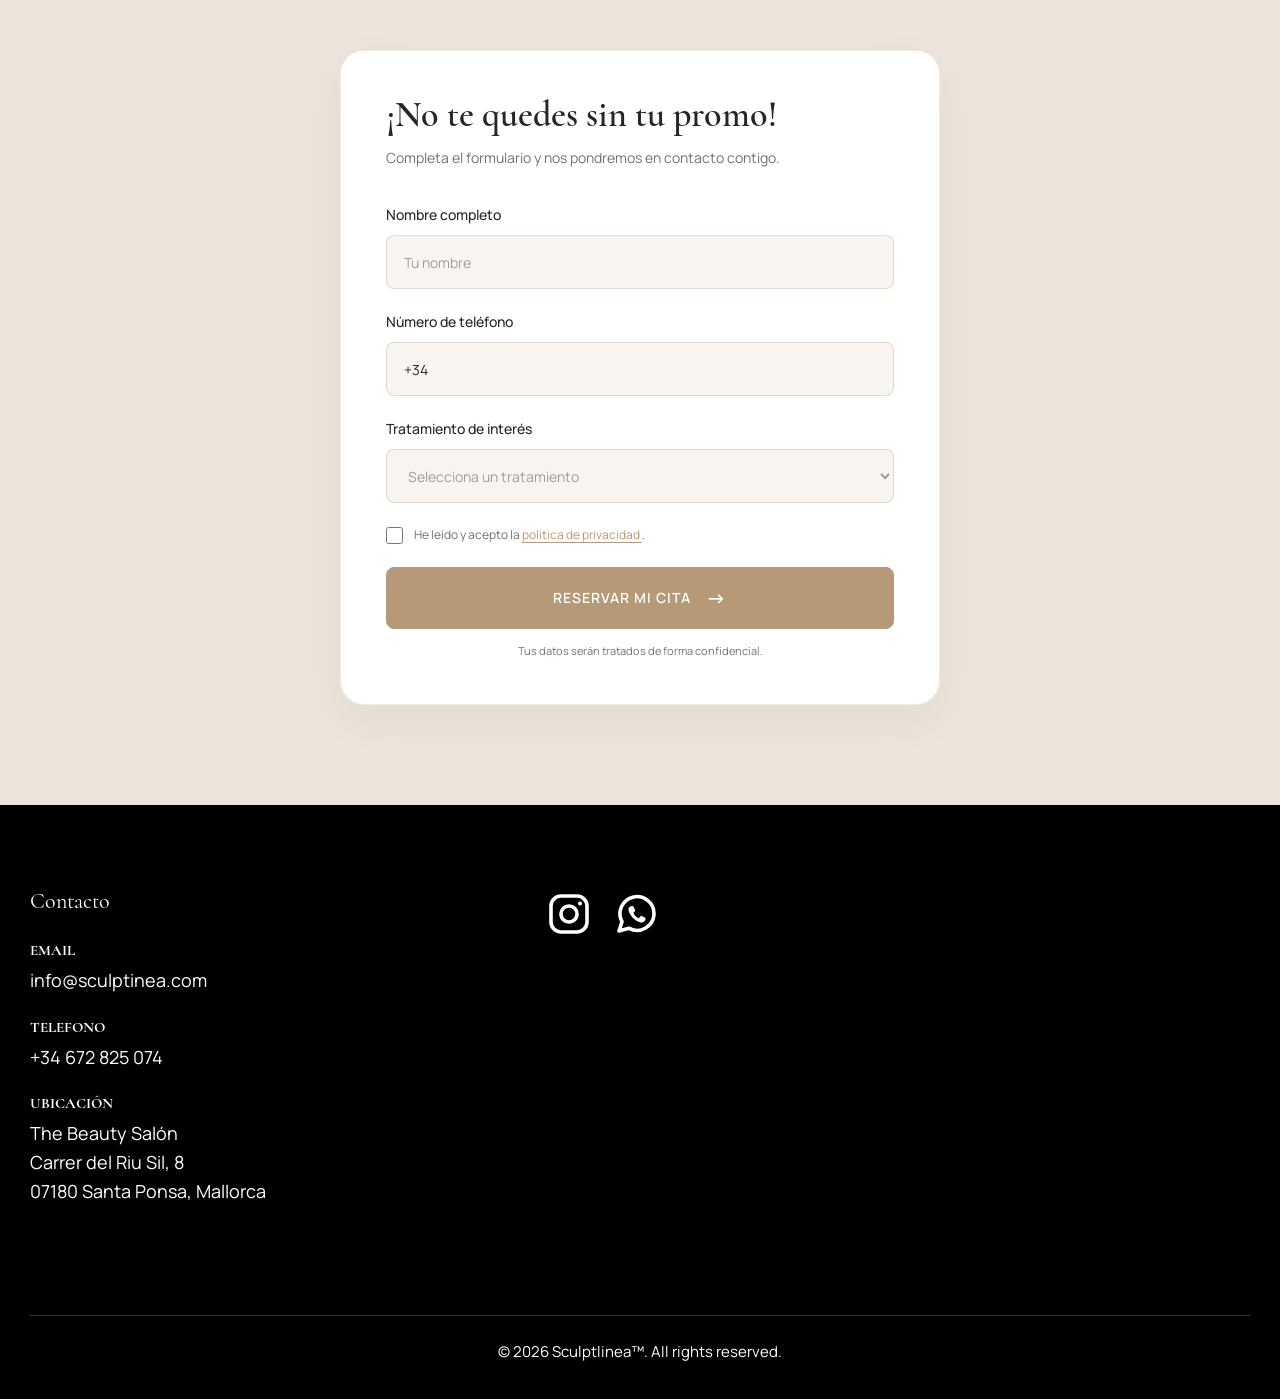
==== commit 12bf2c2e: "fdsf" ====
--- a/index.html
+++ b/index.html
@@ -2022,21 +2022,14 @@
         <!-- GOOGLE LINK -->
         <div class="reviews__bottom">
 
-            <!-- <p class="reviews__bottom-text">
-                ¿QUIERES CONOCER MÁS OPINIONES?
-            </p> -->
-
-            <a
-                class="reviews__google-link"
-                href="https://www.google.com/maps/place/The+Beauty+Sal%C3%B3n+%7C+Centro+de+Est%C3%A9tica+Avanzada+en+Santa+Ponsa/@39.519103,2.487148,17z/data=!3m1!4b1!4m6!3m5!1s0x12978eb305b7a60f:0x876027b10c24fcf9!8m2!3d39.519103!4d2.487148!16s%2Fg%2F11gfnwdwqh"
-                target="_blank"
-                rel="noopener noreferrer"
-            >
-                VER RESEÑAS EN GOOGLE
-                <span aria-hidden="true">→</span>
+            <a class="reviews__google-link" href="https://www.google.com/maps/place/The+Beauty+Sal%C3%B3n+%7C+Centro+de+Est%C3%A9tica+Avanzada+en+Santa+Ponsa/@39.519103,2.487148,17z/data=!3m1!4b1!4m6!3m5!1s0x12978eb305b7a60f:0x876027b10c24fcf9!8m2!3d39.519103!4d2.487148!16s%2Fg%2F11gfnwdwqh" target="_blank" rel="noopener noreferrer">
+                <span class="reviews__google-mark" aria-hidden="true"></span>
+                VER TODAS LAS RESEÑAS EN GOOGLE
+                <span class="reviews__link-arrow" aria-hidden="true">→</span>
             </a>
 
         </div>
+
 
     </div>
 </section>
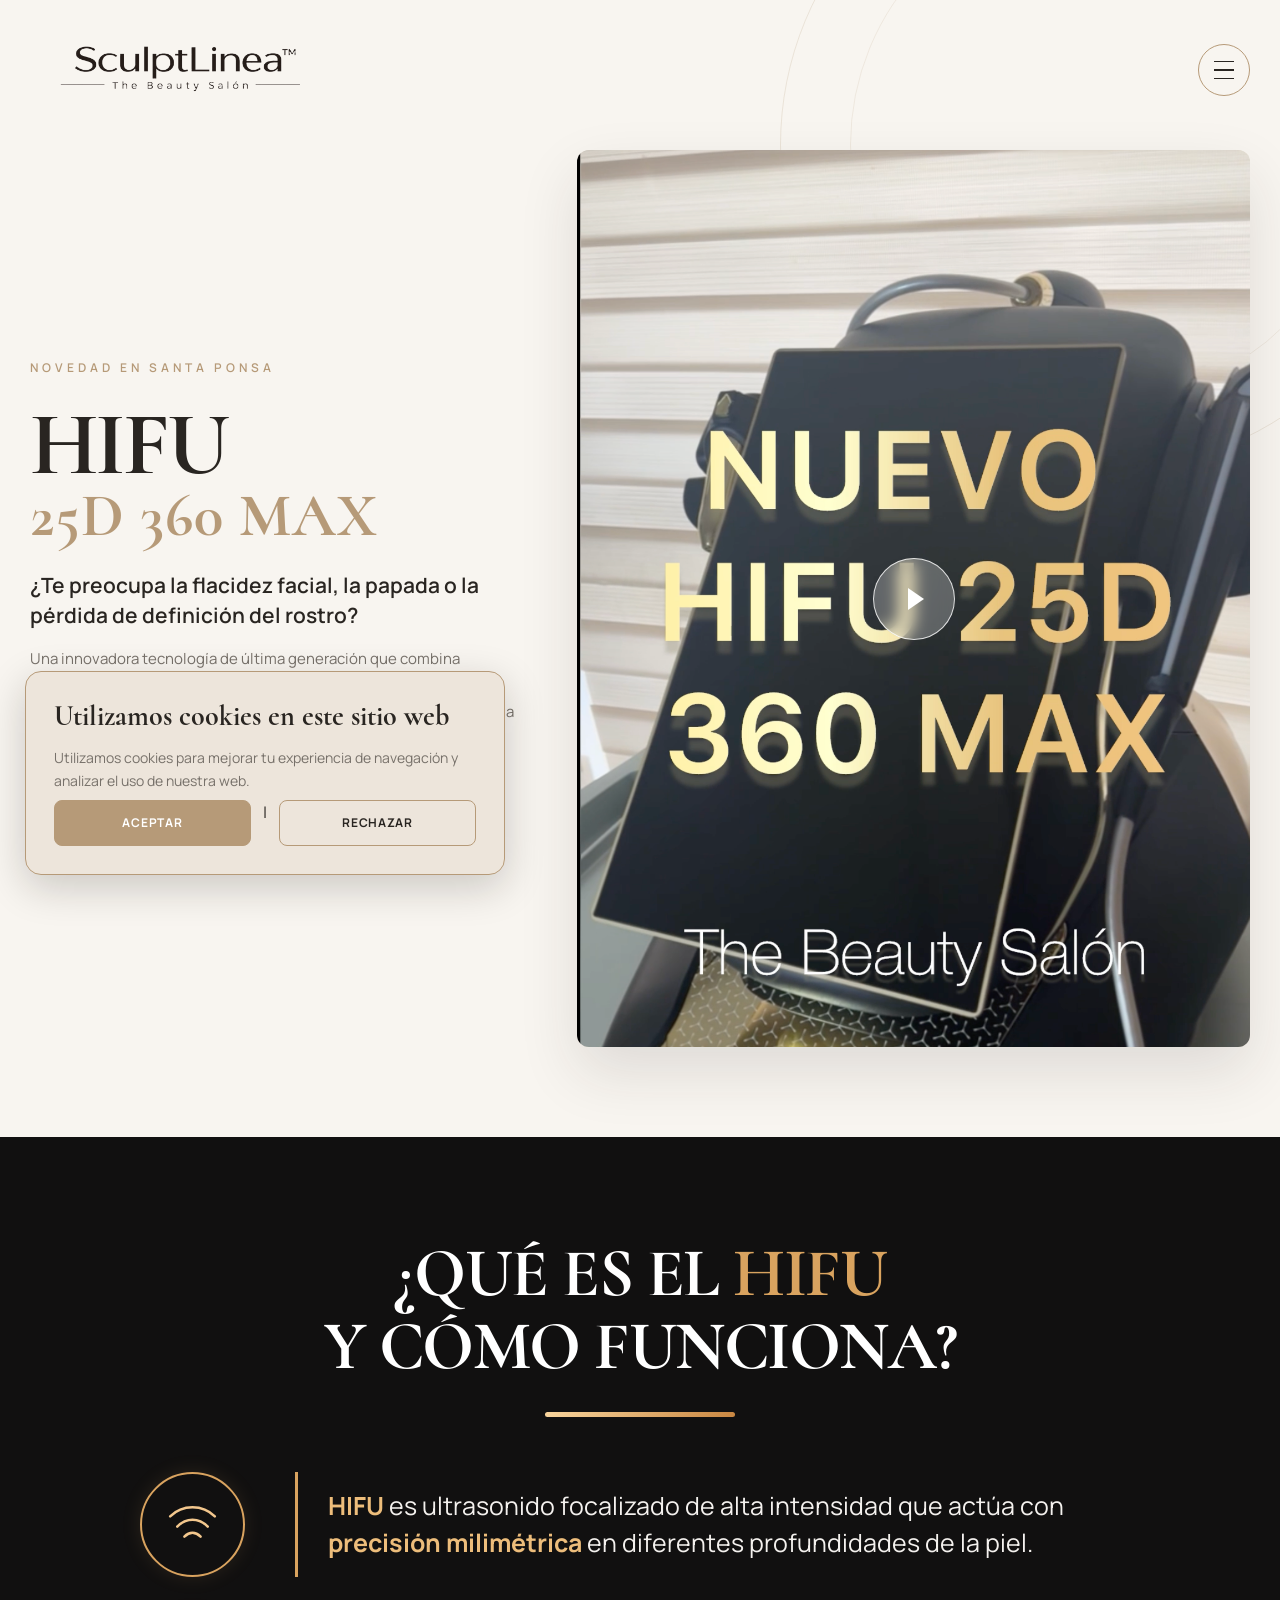
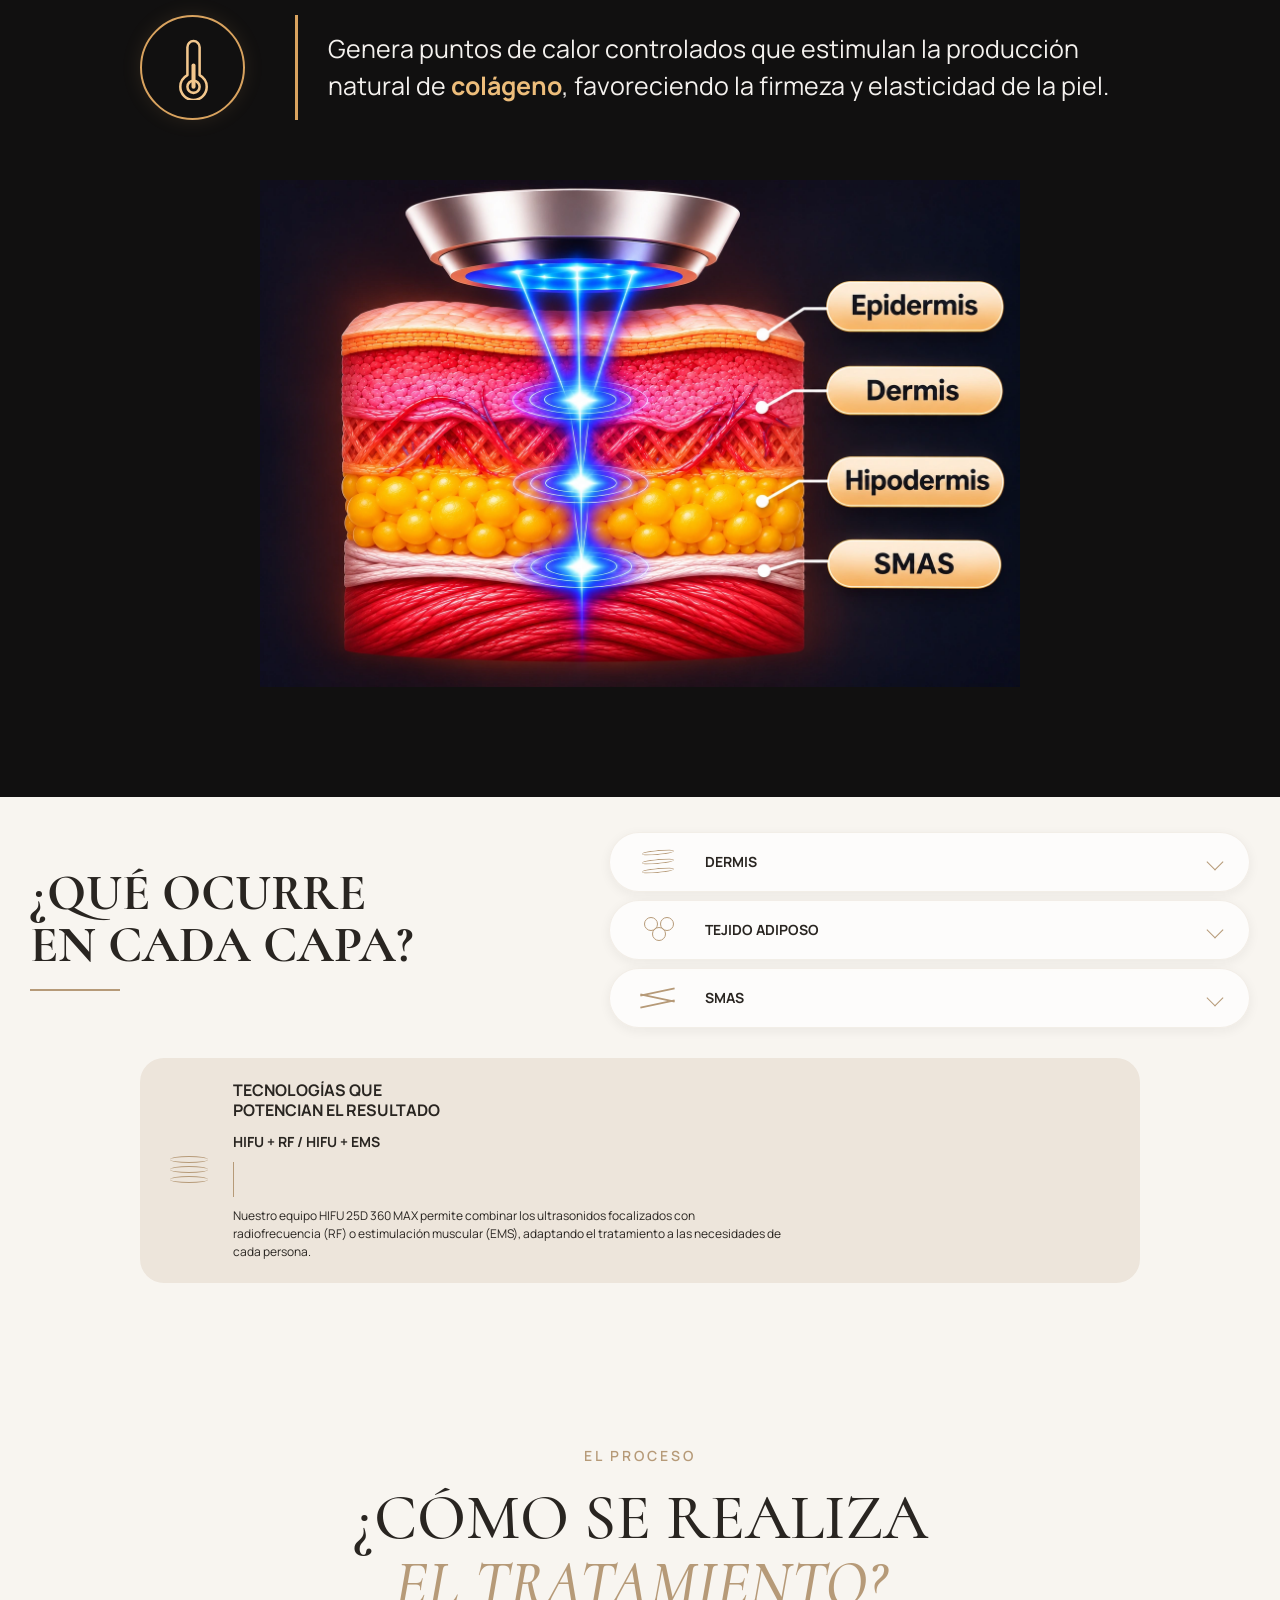
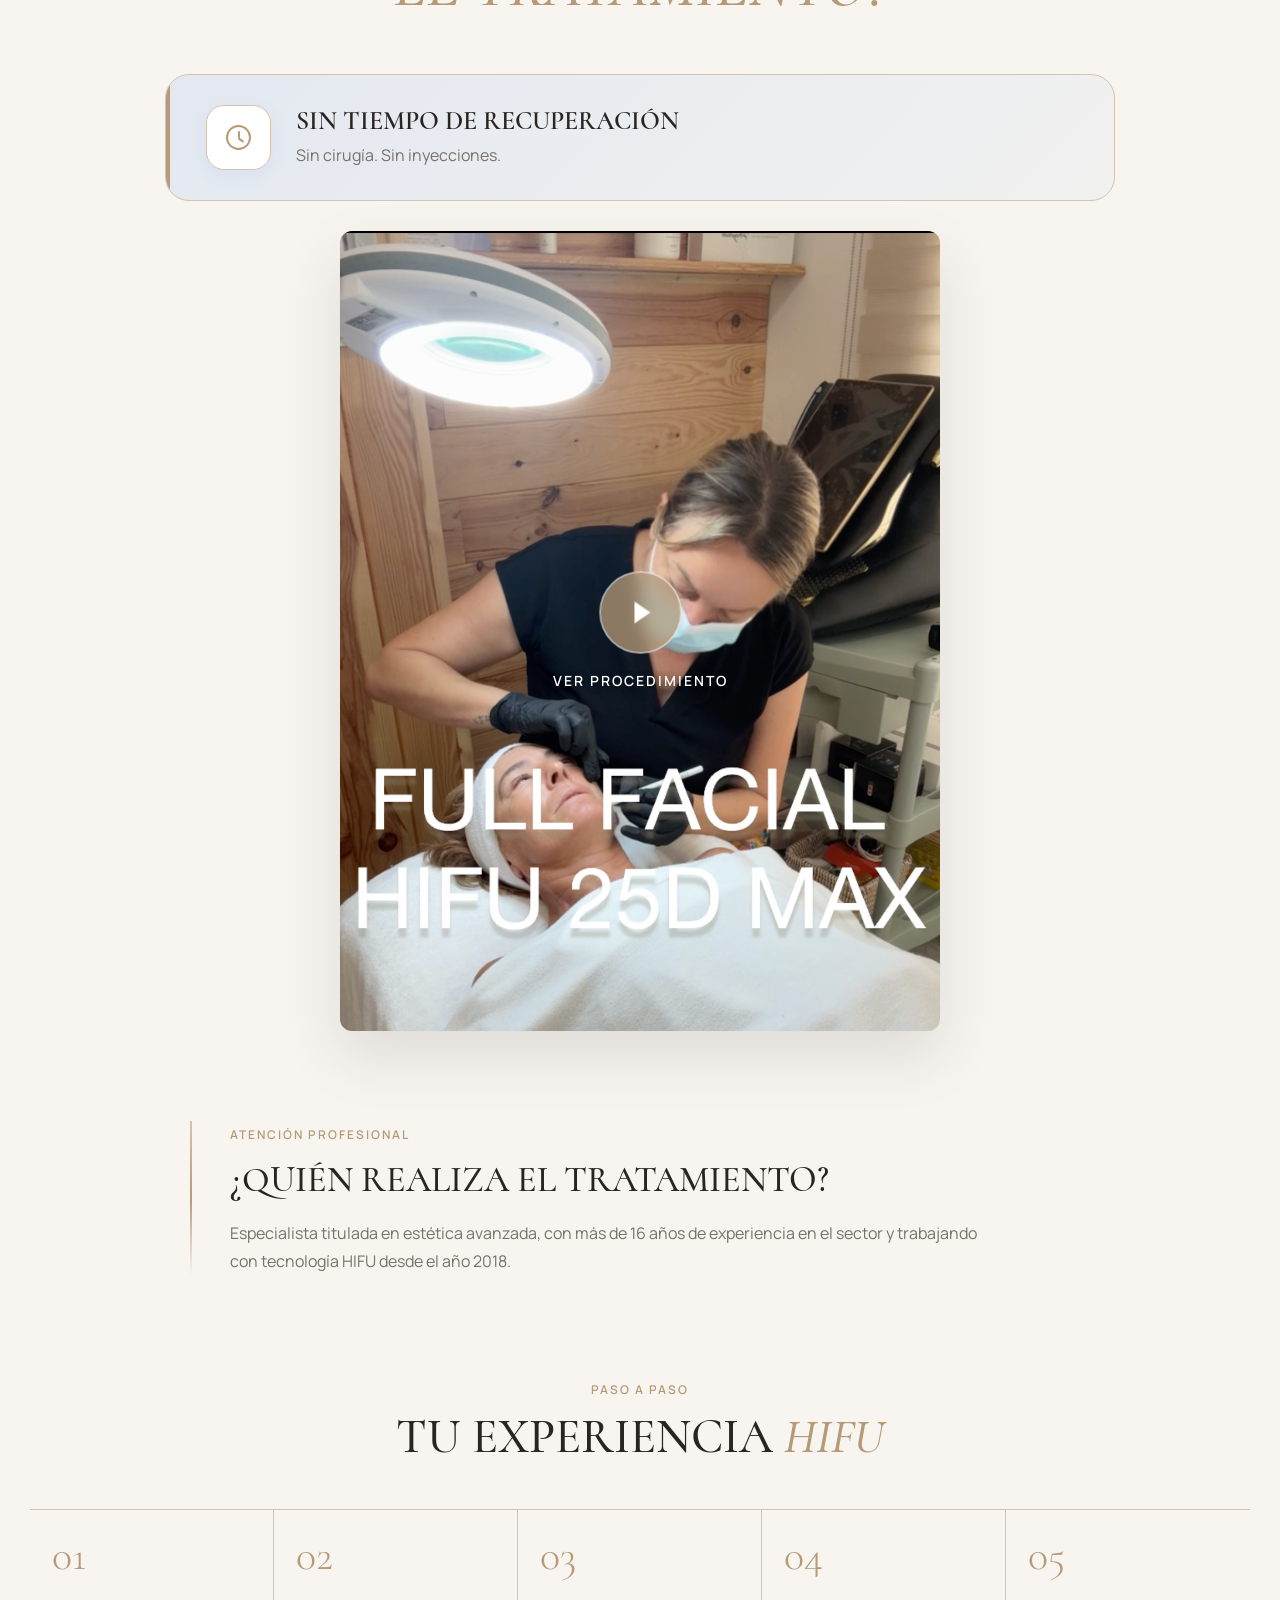
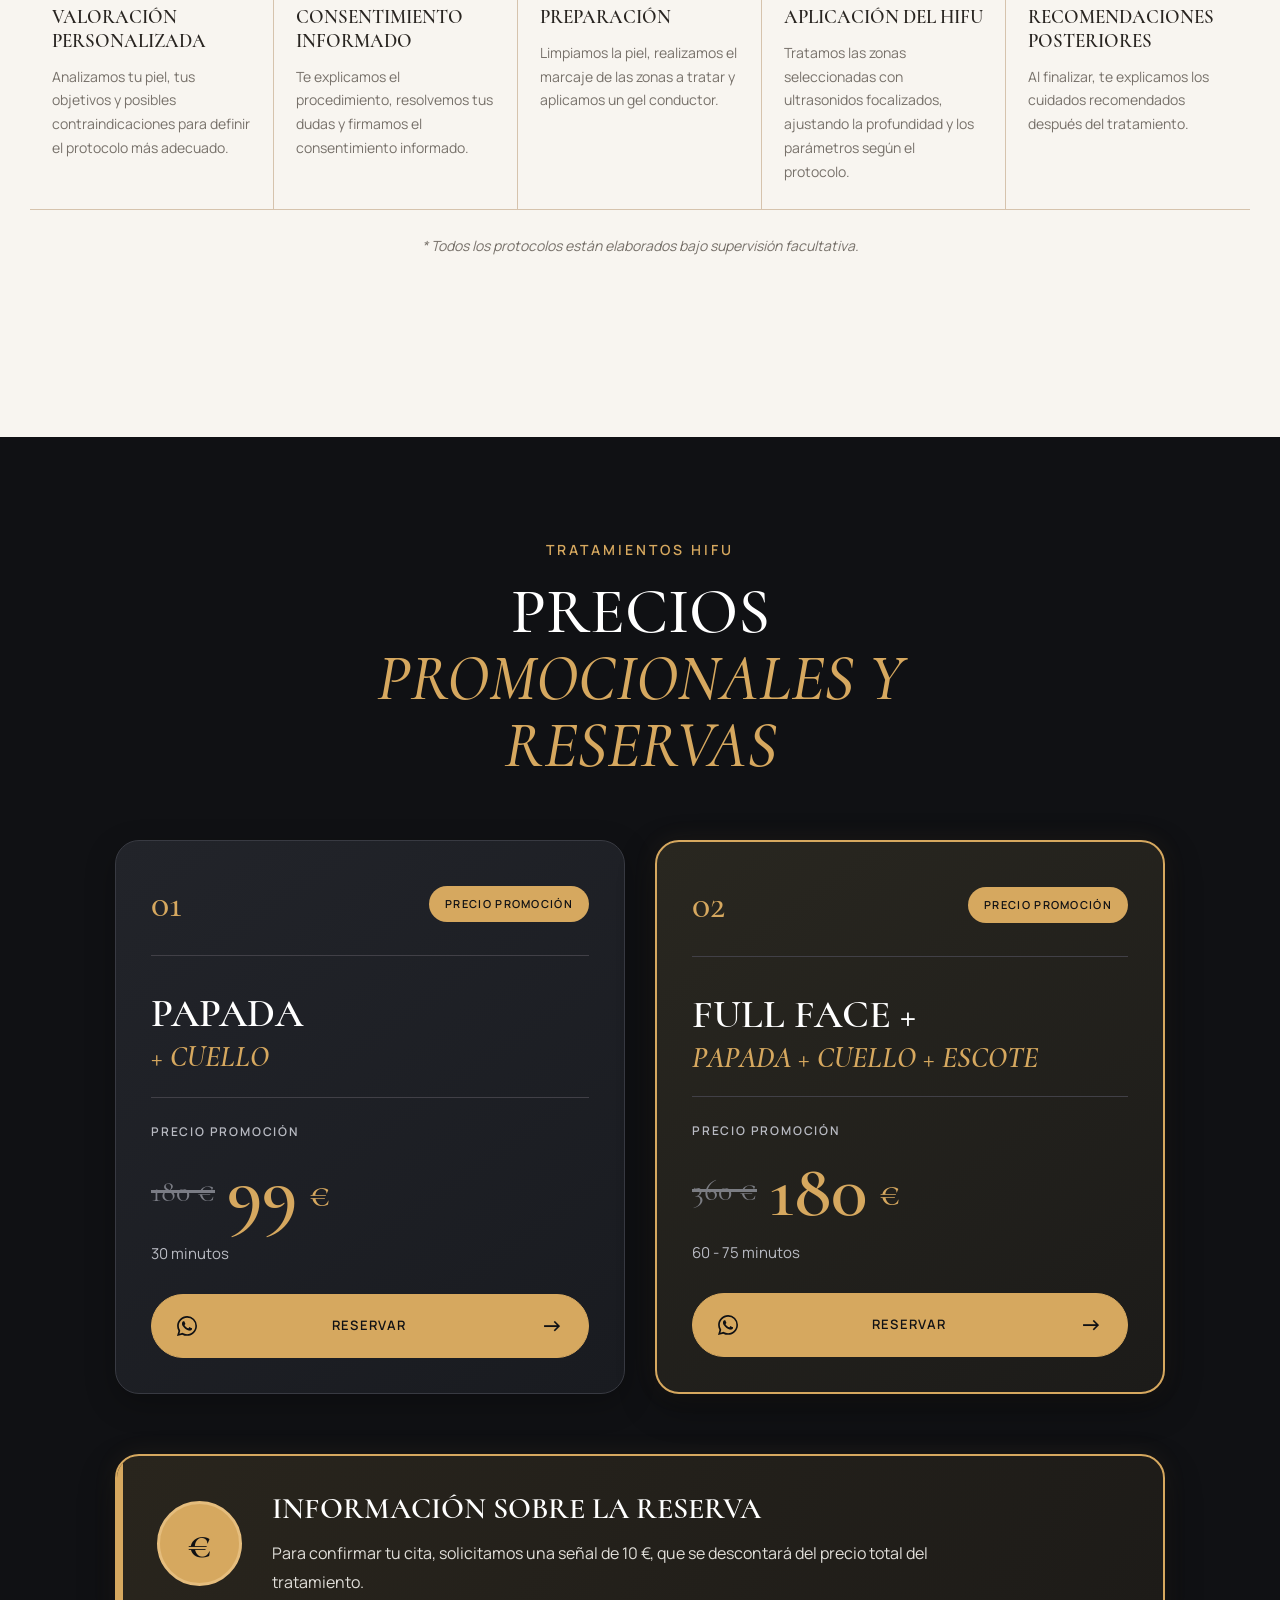
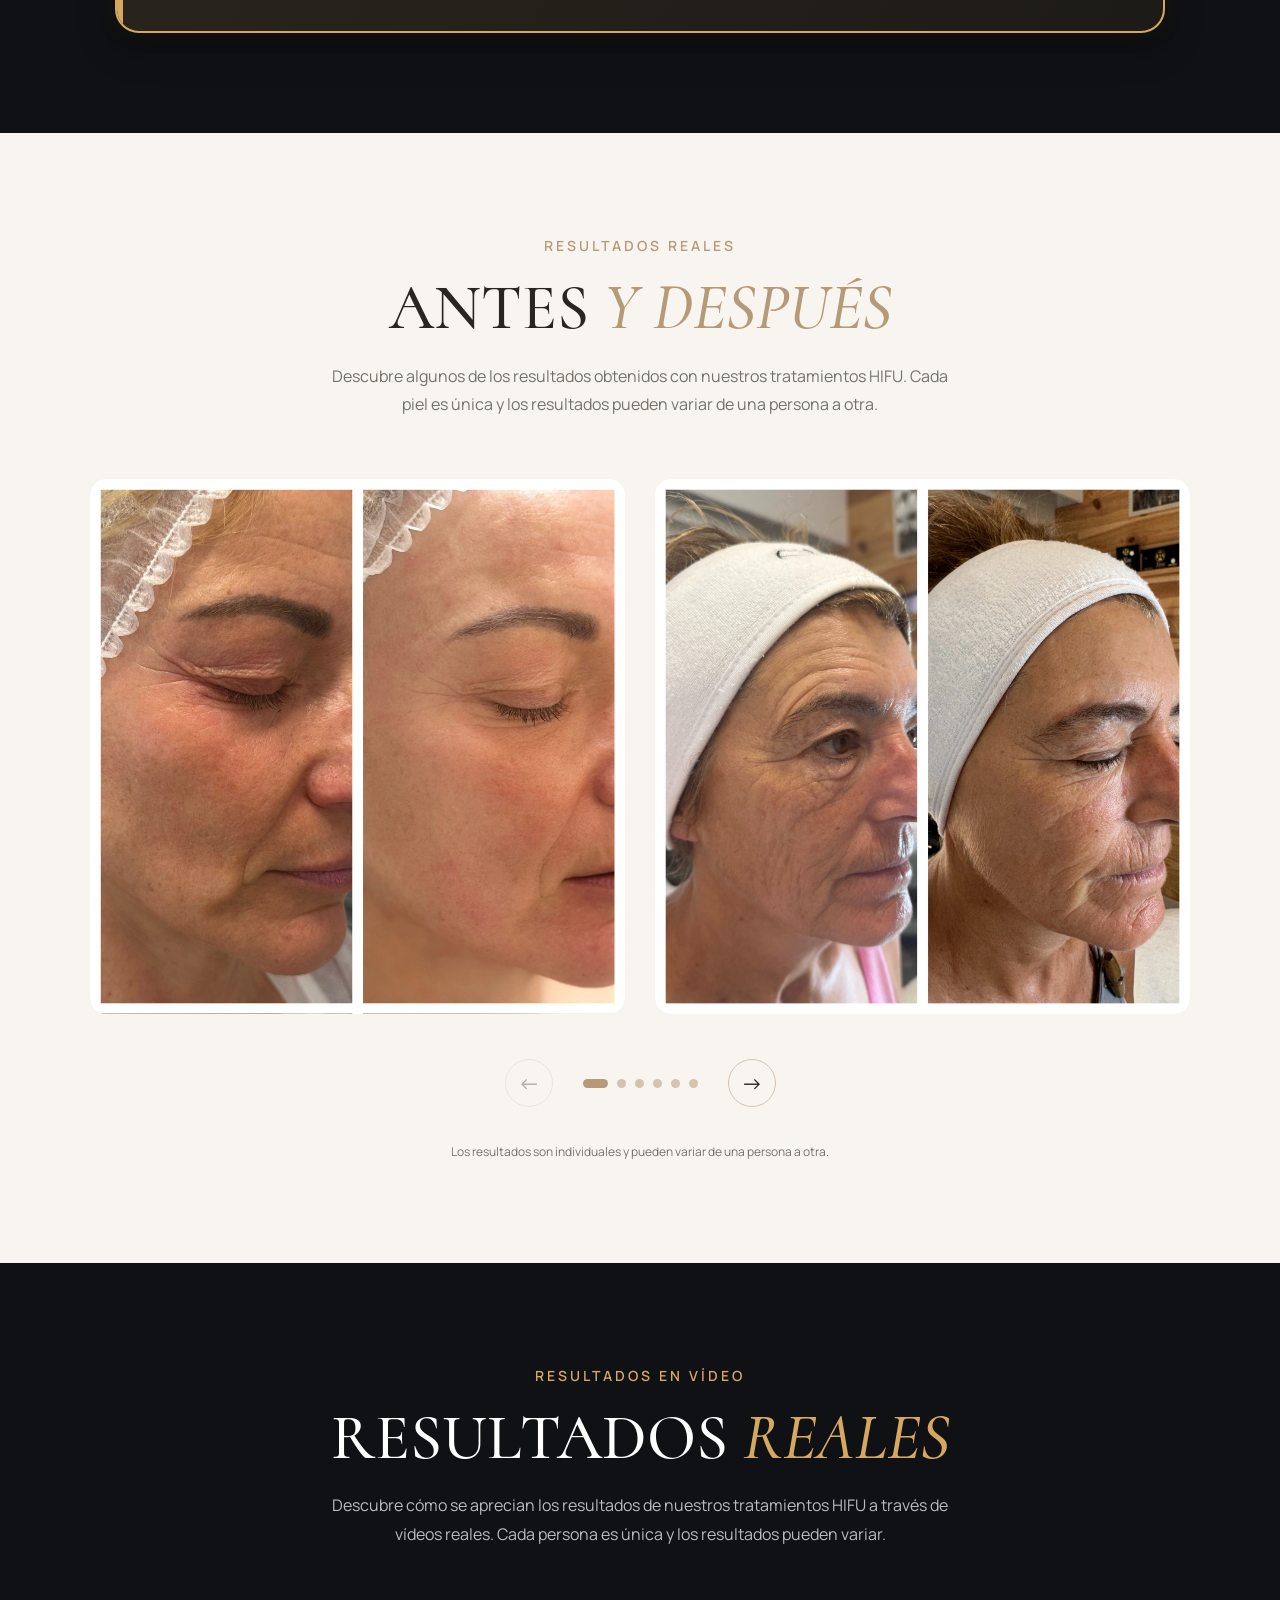
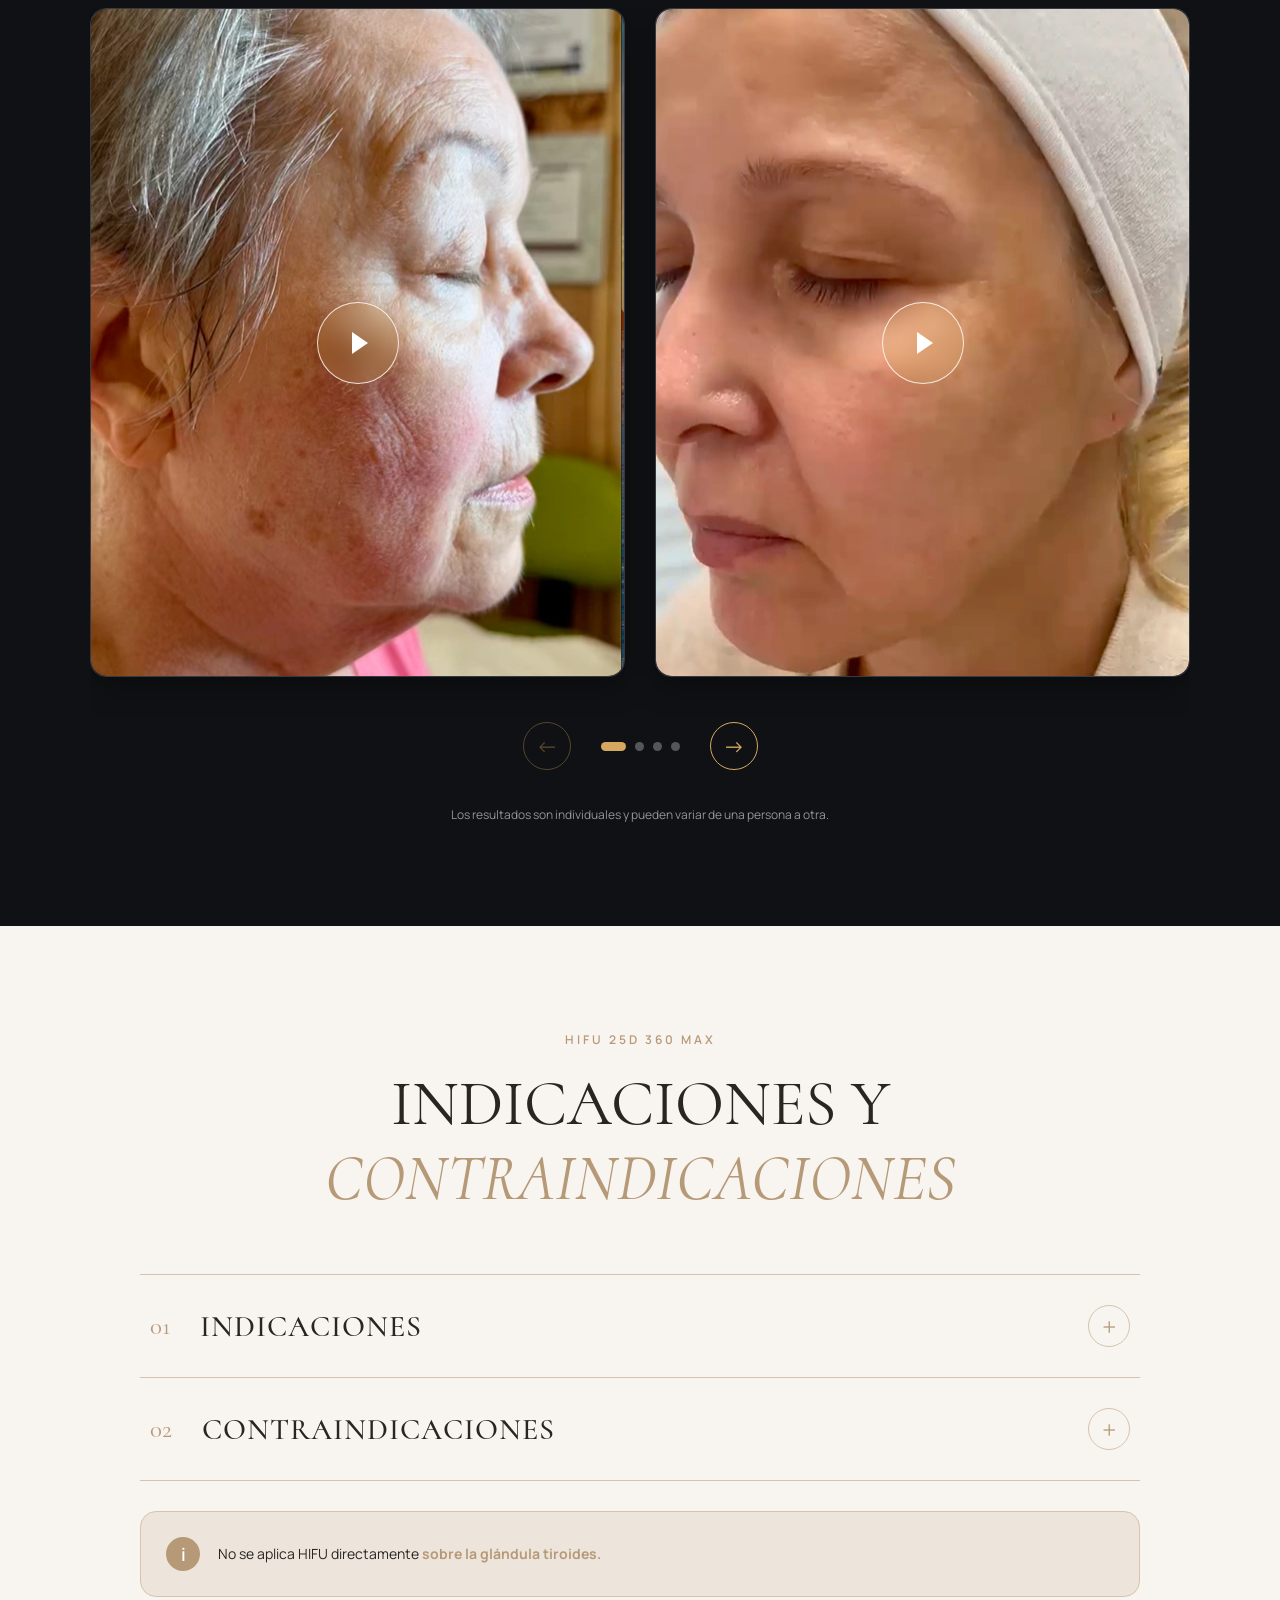
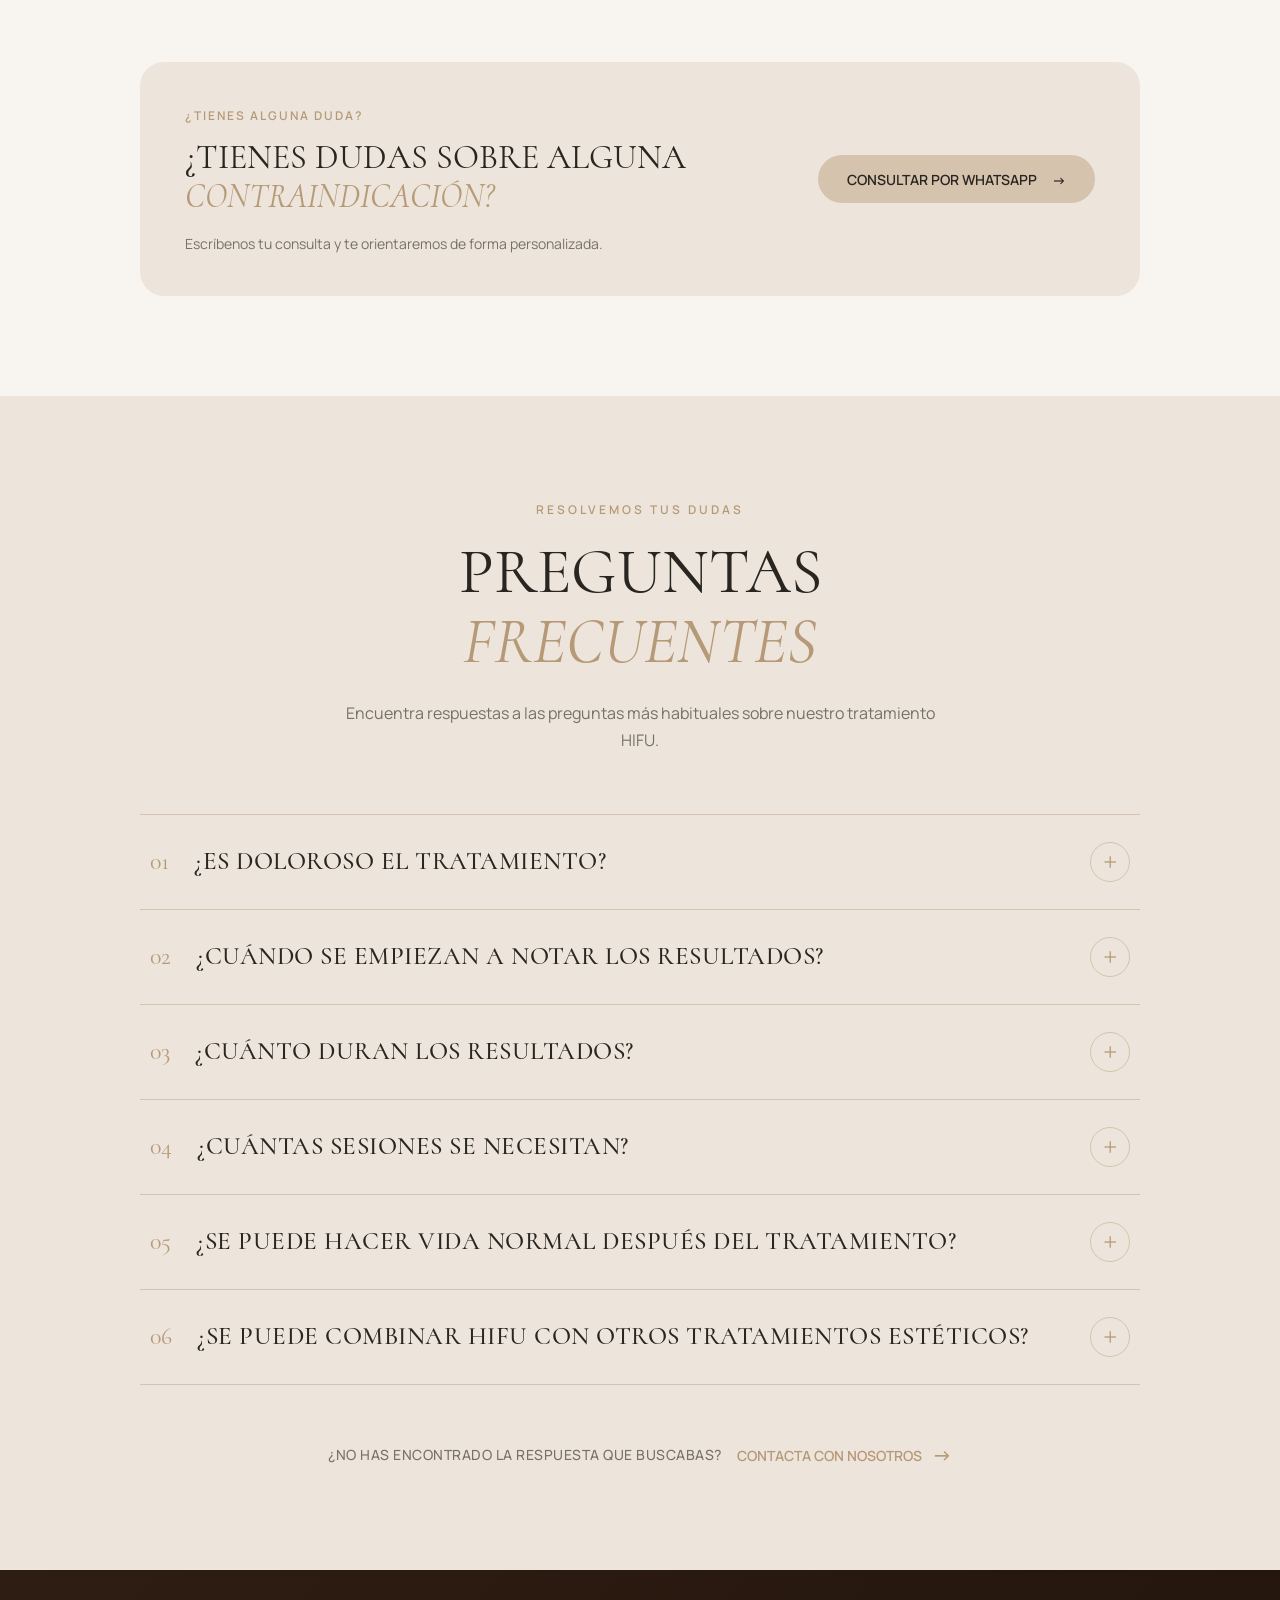
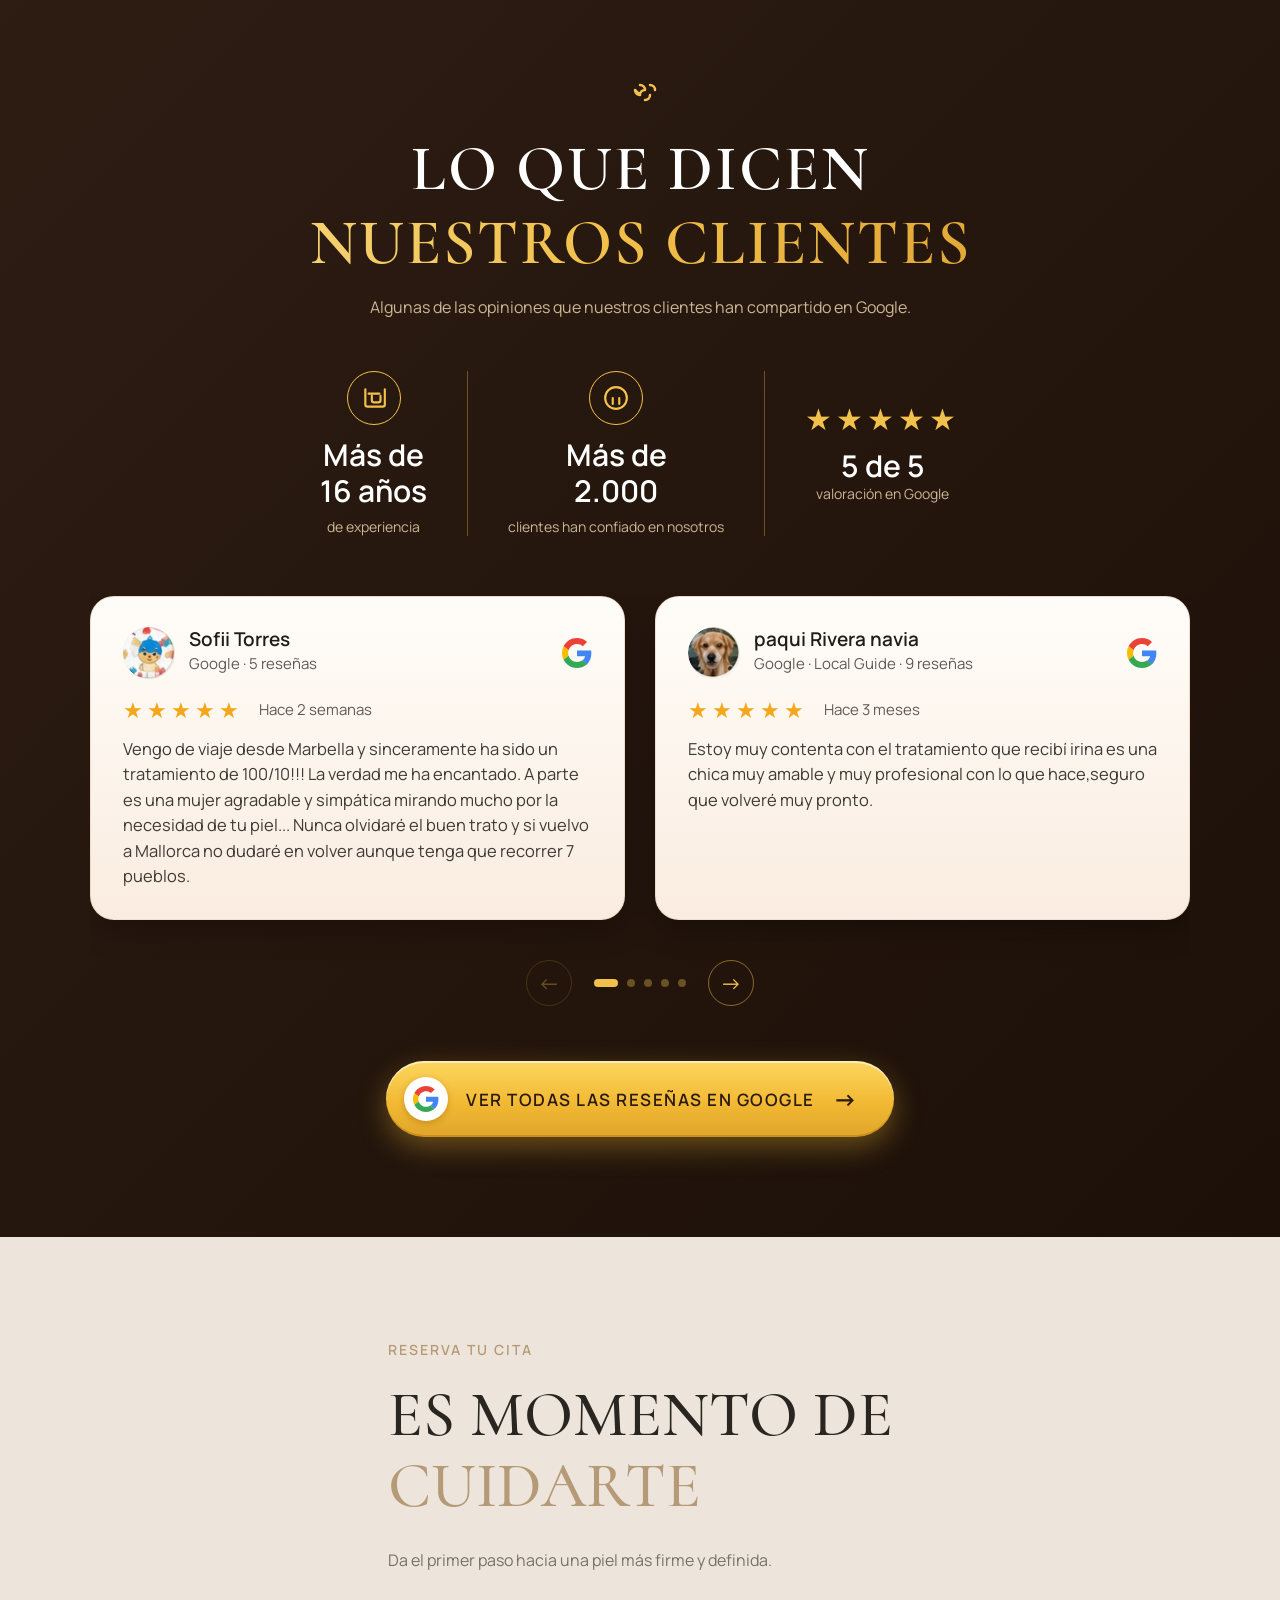
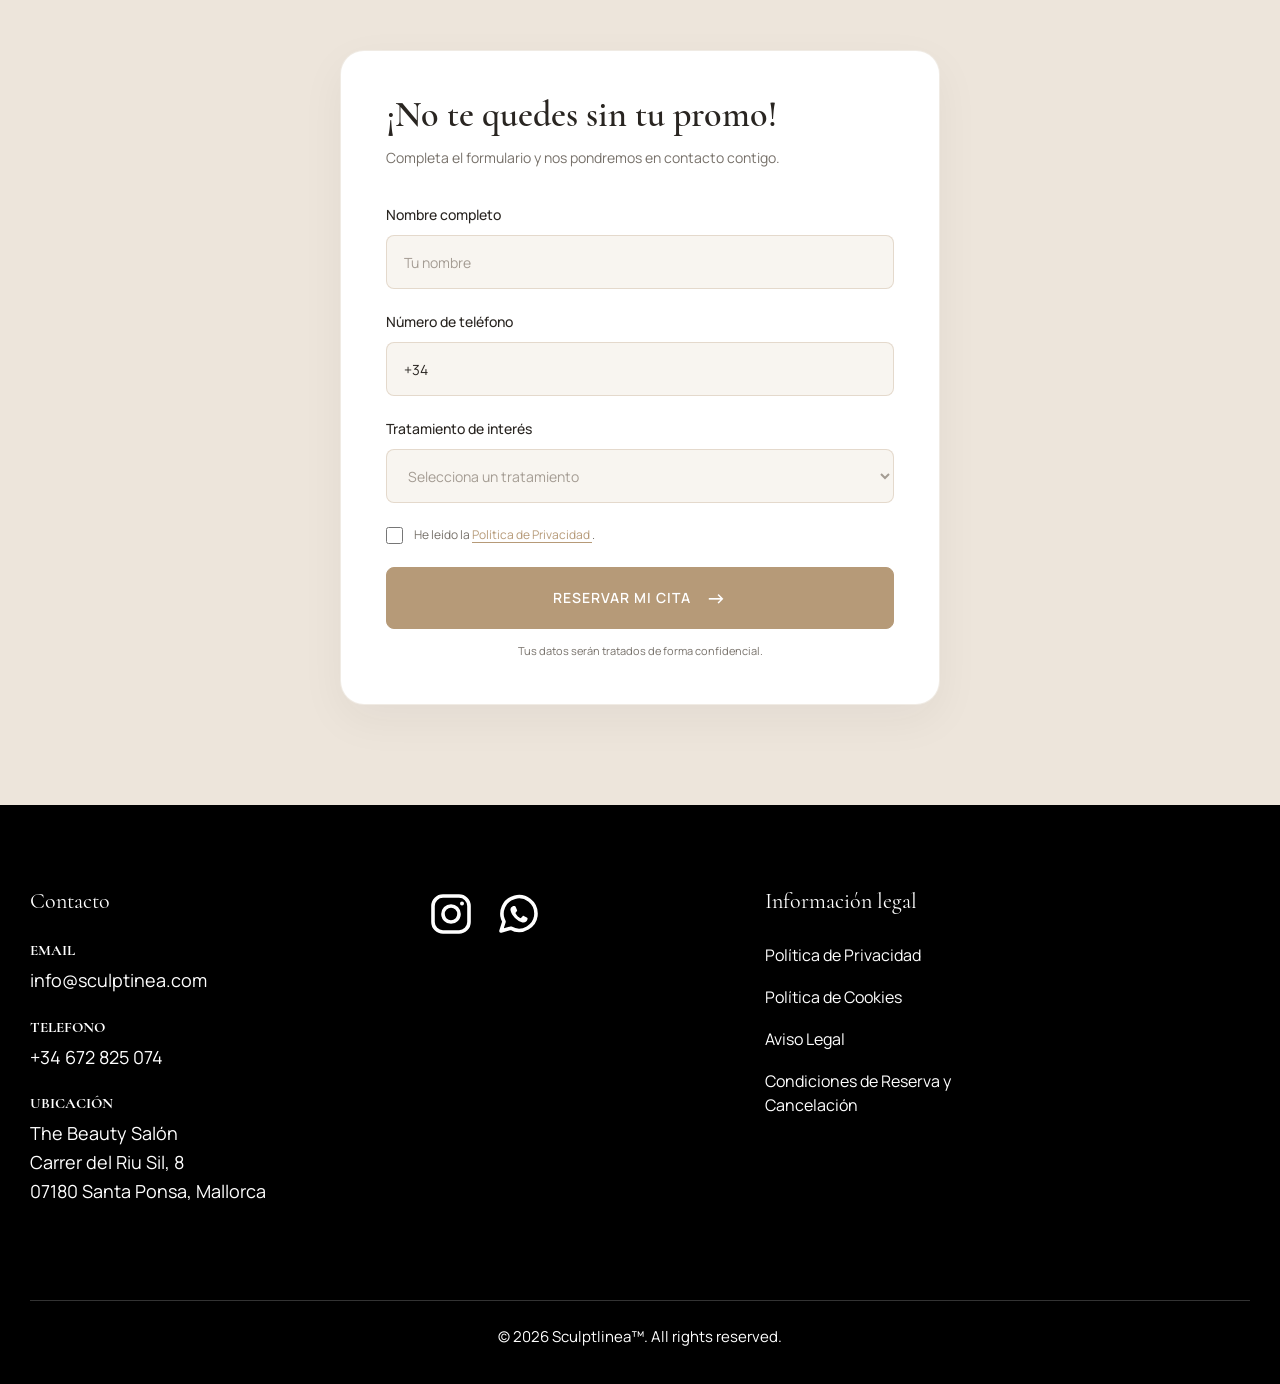
==== commit 0c9fa381: "dsfdsf" ====
--- a/index.html
+++ b/index.html
@@ -6,6 +6,7 @@
     <title>Tratamiento HIFU 25D 360 MAX | SculptLínea</title>
     <meta name="description" content="Descubre el tratamiento HIFU 25D 360 MAX en SculptLínea. Reafirma la piel, redefine el contorno facial y mejora la firmeza de forma no invasiva. Reserva tu cita.">
     <link rel="stylesheet" href="assets/css/style.css">
+    <link rel="icon" type="image/png" href="assets/favicon/favicon.webp">
     <script src="assets/js/header.js" defer></script>
     <script src="assets/js/hero.js" defer></script>
     <script src="assets/js/layers.js" defer></script>
@@ -16,13 +17,16 @@
     <script src="assets/js/reviews.js" defer></script>
     <script src="assets/js/contacts.js" defer></script>
     <script src="assets/js/video-result.js" defer></script>
+    <script src="assets/js/form.js" defer></script>
+    <script src="assets/js/cookies.js" defer></script>
 </head>
 <body>
     <header class="header">
         <div class="container">
             <div class="header__wrapper">
+
                 <!-- LOGO -->
-                <a class="header__logo" href="#home" aria-label="SculptLínea — inicio">
+                <a class="header__logo" href="index.html" aria-label="SculptLínea — inicio">
                     <img
                         class="header__logo-img"
                         src="assets/icons/logo-3.webp"
@@ -31,6 +35,7 @@
                         height="60"
                     >
                 </a>
+
                 <!-- MENU BUTTON -->
                 <button
                     class="header__burger"
@@ -43,54 +48,55 @@
                     <span class="header__burger-line"></span>
                     <span class="header__burger-line"></span>
                 </button>
+
                 <!-- NAVIGATION -->
                 <nav class="header__menu" id="header-menu" hidden>
                     <ul class="header__list">
 
                         <li class="header__item">
-                            <a class="header__link" href="#home">
+                            <a class="header__link" href="index.html">
                                 Inicio
                             </a>
                         </li>
 
                         <li class="header__item">
-                            <a class="header__link" href="#about">
+                            <a class="header__link" href="index.html#about">
                                 ¿Qué es el HIFU?
                             </a>
                         </li>
 
                         <li class="header__item">
-                            <a class="header__link" href="#treatment">
+                            <a class="header__link" href="index.html#treatment">
                                 ¿Cómo se realiza el tratamiento?
                             </a>
                         </li>
 
                         <li class="header__item">
-                            <a class="header__link" href="#prices">
+                            <a class="header__link" href="index.html#prices">
                                 Tratamientos y precios
                             </a>
                         </li>
 
                         <li class="header__item">
-                            <a class="header__link" href="#results">
+                            <a class="header__link" href="index.html#results">
                                 Resultados reales
                             </a>
                         </li>
 
                         <li class="header__item">
-                            <a class="header__link" href="#indications">
+                            <a class="header__link" href="index.html#indications">
                                 Indicaciones y contraindicaciones
                             </a>
                         </li>
 
                         <li class="header__item">
-                            <a class="header__link" href="#faq">
+                            <a class="header__link" href="index.html#faq">
                                 Preguntas frecuentes
                             </a>
                         </li>
 
                         <li class="header__item">
-                            <a class="header__link" href="#contact">
+                            <a class="header__link" href="index.html#contact">
                                 Contacto
                             </a>
                         </li>
@@ -99,7 +105,7 @@
 
                     <!-- MENU CTA -->
                     <div class="header__bottom">
-                        <a class="header__cta" href="#contact">
+                        <a class="header__cta" href="index.html#contact">
                             RESERVAR TRATAMIENTO
                             <span aria-hidden="true">→</span>
                         </a>
@@ -111,204 +117,194 @@
         </div>
     </header>
     <main>
-        
-<!-- HERO SECTION START -->
-<section class="hero" id="home">
-    <div class="container">
-        <div class="hero__wrapper">
-
-            <!-- HERO CONTENT -->
-            <div class="hero__content">
-
-                <span class="hero__label">
-                    NOVEDAD EN SANTA PONSA
-                </span>
-
-                <h1 class="hero__title">
-                    HIFU
-                    <span>25D 360 MAX</span>
-                </h1>
-
-                <p class="hero__subtitle">
-                    ¿Te preocupa la flacidez facial, la papada
-                    o la pérdida de definición del rostro?
-                </p>
-
-                <p class="hero__description">
-                    Una innovadora tecnología de última generación
-                    que combina ultrasonidos focalizados (HIFU),
-                    radiofrecuencia (RF) y estimulación muscular (EMS)
-                    para ayudar a reafirmar la piel, mejorar el aspecto
-                    de la papada y redefinir el contorno facial.
-                </p>
-
-                <a class="button hero__button" href="#treatment">
-                    <span>DESCUBRE EL TRATAMIENTO</span>
-                    <span aria-hidden="true">→</span>
-                </a>
-
+        <section class="hero" id="home">
+            <div class="container">
+                <div class="hero__wrapper">
+                    <!-- HERO CONTENT -->
+                    <div class="hero__content">
+
+                        <span class="hero__label">
+                            NOVEDAD EN SANTA PONSA
+                        </span>
+
+                        <h1 class="hero__title">
+                            HIFU
+                            <span>25D 360 MAX</span>
+                        </h1>
+
+                        <p class="hero__subtitle">
+                            ¿Te preocupa la flacidez facial, la papada
+                            o la pérdida de definición del rostro?
+                        </p>
+
+                        <p class="hero__description">
+                            Una innovadora tecnología de última generación
+                            que combina ultrasonidos focalizados (HIFU),
+                            radiofrecuencia (RF) y estimulación muscular (EMS)
+                            para ayudar a reafirmar la piel, mejorar el aspecto
+                            de la papada y redefinir el contorno facial.
+                        </p>
+
+                        <a class="button hero__button" href="#treatment">
+                            <span>DESCUBRE EL TRATAMIENTO</span>
+                            <span aria-hidden="true">→</span>
+                        </a>
+
+                    </div>
+
+                    <!-- HERO VIDEO -->
+                    <div class="hero__media">
+                        <div class="hero__video-wrapper">
+
+                            <video
+                                class="hero__video"
+                                preload="none"
+                                playsinline
+                                poster="assets/img/video-1.png"
+                            >
+                                <source
+                                    src="assets/video/video-1.MOV"
+                                    type="video/mp4"
+                                >
+                                Tu navegador no admite la reproducción de vídeo.
+                            </video>
+
+                            <button
+                                class="hero__video-play"
+                                type="button"
+                                aria-label="Reproducir vídeo del tratamiento HIFU"
+                            >
+                                <span
+                                    class="hero__video-play-icon"
+                                    aria-hidden="true"
+                                ></span>
+                            </button>
+
+                        </div>
+                    </div>
+
+                </div>
             </div>
-
-            <!-- HERO VIDEO -->
-            <div class="hero__media">
-                <div class="hero__video-wrapper">
-
-                    <video
-                        class="hero__video"
-                        preload="none"
-                        playsinline
-                        poster="assets/img/video-1.png"
-                    >
-                        <source
-                            src="assets/video/video-1.MOV"
-                            type="video/mp4"
-                        >
-                        Tu navegador no admite la reproducción de vídeo.
-                    </video>
-
-                    <button
-                        class="hero__video-play"
-                        type="button"
-                        aria-label="Reproducir vídeo del tratamiento HIFU"
-                    >
-                        <span
-                            class="hero__video-play-icon"
-                            aria-hidden="true"
-                        ></span>
-                    </button>
-
-                </div>
+        </section>
+        <section class="about section" id="about">
+            <div class="container">
+
+                <div class="about__wrapper">
+
+                    <!-- TOP -->
+                    <div class="about__top">
+                        <h2 class="about__title">
+                            ¿QUÉ ES EL <span>HIFU</span>
+                            <br>
+                            Y CÓMO FUNCIONA?
+                        </h2>
+
+                        <span class="about__title-line"></span>
+                    </div>
+
+                    <!-- INFORMATION -->
+                    <div class="about__content">
+
+                        <!-- ITEM 1 -->
+                        <div class="about__item">
+
+                            <div class="about__icon">
+                                <svg viewBox="0 0 64 64" fill="none">
+                                    <path d="M10 24C22 12 42 12 54 24"
+                                        stroke="currentColor" stroke-width="2.5"
+                                        stroke-linecap="round"/>
+                                    <path d="M17 34C26 25 38 25 47 34"
+                                        stroke="currentColor" stroke-width="2.5"
+                                        stroke-linecap="round"/>
+                                    <path d="M24 44C29 39 35 39 40 44"
+                                        stroke="currentColor" stroke-width="2.5"
+                                        stroke-linecap="round"/>
+                                </svg>
+                            </div>
+
+                            <div class="about__item-content">
+                                <p class="about__text">
+                                    <strong>HIFU</strong> es ultrasonido focalizado de alta
+                                    intensidad que actúa con <strong>precisión milimétrica</strong>
+                                    en diferentes profundidades de la piel.
+                                </p>
+                            </div>
+
+                        </div>
+
+                        <!-- ITEM 2 -->
+                        <div class="about__item">
+
+                            <div class="about__icon">
+                                <svg viewBox="0 0 64 64" fill="none">
+                                    <path d="M27 12C27 8.7 29.7 6 33 6C36.3 6 39 8.7 39 12V39.5C43.5 42 46 46.5 46 51C46 58.2 40.2 64 33 64C25.8 64 20 58.2 20 51C20 46.5 22.5 42 27 39.5V12Z"
+                                        stroke="currentColor" stroke-width="2.5"
+                                        stroke-linejoin="round"/>
+                                    <path d="M33 30V51"
+                                        stroke="currentColor" stroke-width="4"
+                                        stroke-linecap="round"/>
+                                    <circle cx="33" cy="51" r="6"
+                                        stroke="currentColor" stroke-width="2.5"/>
+                                </svg>
+                            </div>
+
+                            <div class="about__item-content">
+                                <p class="about__text">
+                                    Genera puntos de calor controlados que estimulan
+                                    la producción natural de <strong>colágeno</strong>,
+                                    favoreciendo la firmeza y elasticidad de la piel.
+                                </p>
+                            </div>
+
+                        </div>
+
+                    </div>
+
+                    <!-- SKIN DIAGRAM -->
+                    <div class="about__diagram">
+
+                        <div class="about__diagram-image">
+                            <img
+                                class="about__img"
+                                src="assets/img/about/about.webp"
+                                alt="Ilustración del tratamiento HIFU y las capas de la piel"
+                                width="1200"
+                                height="900"
+                                loading="lazy"
+                            >
+                        </div>
+
+                        <!-- LAYER LABELS -->
+                        <!-- <div class="about__layers">
+
+                            <div class="about__layer">
+                                <span class="about__layer-line"></span>
+                                <span class="about__layer-name">Epidermis</span>
+                            </div>
+
+                            <div class="about__layer">
+                                <span class="about__layer-line"></span>
+                                <span class="about__layer-name">Dermis</span>
+                            </div>
+
+                            <div class="about__layer">
+                                <span class="about__layer-line"></span>
+                                <span class="about__layer-name">Tejido adiposo</span>
+                            </div>
+
+                            <div class="about__layer">
+                                <span class="about__layer-line"></span>
+                                <span class="about__layer-name">SMAS</span>
+                            </div>
+
+                        </div> -->
+
+                    </div>
+
+                </div>
+
             </div>
-
-        </div>
-    </div>
-</section>
-<!-- HERO SECTION END -->
-
-        
-<!-- ABOUT SECTION START -->
-<section class="about section" id="about">
-    <div class="container">
-
-        <div class="about__wrapper">
-
-            <!-- TOP -->
-            <div class="about__top">
-                <h2 class="about__title">
-                    ¿QUÉ ES EL <span>HIFU</span>
-                    <br>
-                    Y CÓMO FUNCIONA?
-                </h2>
-
-                <span class="about__title-line"></span>
-            </div>
-
-            <!-- INFORMATION -->
-            <div class="about__content">
-
-                <!-- ITEM 1 -->
-                <div class="about__item">
-
-                    <div class="about__icon">
-                        <svg viewBox="0 0 64 64" fill="none">
-                            <path d="M10 24C22 12 42 12 54 24"
-                                stroke="currentColor" stroke-width="2.5"
-                                stroke-linecap="round"/>
-                            <path d="M17 34C26 25 38 25 47 34"
-                                stroke="currentColor" stroke-width="2.5"
-                                stroke-linecap="round"/>
-                            <path d="M24 44C29 39 35 39 40 44"
-                                stroke="currentColor" stroke-width="2.5"
-                                stroke-linecap="round"/>
-                        </svg>
-                    </div>
-
-                    <div class="about__item-content">
-                        <p class="about__text">
-                            <strong>HIFU</strong> es ultrasonido focalizado de alta
-                            intensidad que actúa con <strong>precisión milimétrica</strong>
-                            en diferentes profundidades de la piel.
-                        </p>
-                    </div>
-
-                </div>
-
-                <!-- ITEM 2 -->
-                <div class="about__item">
-
-                    <div class="about__icon">
-                        <svg viewBox="0 0 64 64" fill="none">
-                            <path d="M27 12C27 8.7 29.7 6 33 6C36.3 6 39 8.7 39 12V39.5C43.5 42 46 46.5 46 51C46 58.2 40.2 64 33 64C25.8 64 20 58.2 20 51C20 46.5 22.5 42 27 39.5V12Z"
-                                stroke="currentColor" stroke-width="2.5"
-                                stroke-linejoin="round"/>
-                            <path d="M33 30V51"
-                                stroke="currentColor" stroke-width="4"
-                                stroke-linecap="round"/>
-                            <circle cx="33" cy="51" r="6"
-                                stroke="currentColor" stroke-width="2.5"/>
-                        </svg>
-                    </div>
-
-                    <div class="about__item-content">
-                        <p class="about__text">
-                            Genera puntos de calor controlados que estimulan
-                            la producción natural de <strong>colágeno</strong>,
-                            favoreciendo la firmeza y elasticidad de la piel.
-                        </p>
-                    </div>
-
-                </div>
-
-            </div>
-
-            <!-- SKIN DIAGRAM -->
-            <div class="about__diagram">
-
-                <div class="about__diagram-image">
-                    <img
-                        class="about__img"
-                        src="assets/img/about/about.webp"
-                        alt="Ilustración del tratamiento HIFU y las capas de la piel"
-                        width="1200"
-                        height="900"
-                        loading="lazy"
-                    >
-                </div>
-
-                <!-- LAYER LABELS -->
-                <!-- <div class="about__layers">
-
-                    <div class="about__layer">
-                        <span class="about__layer-line"></span>
-                        <span class="about__layer-name">Epidermis</span>
-                    </div>
-
-                    <div class="about__layer">
-                        <span class="about__layer-line"></span>
-                        <span class="about__layer-name">Dermis</span>
-                    </div>
-
-                    <div class="about__layer">
-                        <span class="about__layer-line"></span>
-                        <span class="about__layer-name">Tejido adiposo</span>
-                    </div>
-
-                    <div class="about__layer">
-                        <span class="about__layer-line"></span>
-                        <span class="about__layer-name">SMAS</span>
-                    </div>
-
-                </div> -->
-
-            </div>
-
-        </div>
-
-    </div>
-</section>
-<!-- ABOUT SECTION END -->
-
-        <!-- LAYERS SECTION START -->
+        </section>
         <section class="layers section" id="layers">
             <div class="container">
 
@@ -460,9 +456,6 @@
 
             </div>
         </section>
-        <!-- LAYERS SECTION END -->
-        
-        <!-- TREATMENT SECTION START -->
         <section class="treatment section" id="treatment">
             <div class="container">
                 
@@ -645,8 +638,6 @@
                 </div>
             </div>
         </section>
-        <!-- TREATMENT SECTION END -->
-        <!-- PRICING SECTION START -->
         <section class="pricing section" id="prices">
             <div class="container">
 
@@ -689,7 +680,7 @@
                             </div>
 
                            <a class="button pricing__card-button"
-                                href="https://wa.me/34XXXXXXXXX?text=Hola%2C%20me%20gustar%C3%ADa%20reservar%20el%20tratamiento%20HIFU%20Full%20Face"
+                                href="https://wa.me/34672825074"
                                 target="_blank"
                                 rel="noopener noreferrer">
 
@@ -738,7 +729,7 @@
                             </div>
 
                                 <a class="button pricing__card-button"
-                                    href="https://wa.me/34XXXXXXXXX?text=Hola%2C%20me%20gustar%C3%ADa%20reservar%20el%20tratamiento%20HIFU%20Full%20Face"
+                                    href="https://wa.me/34672825074"
                                     target="_blank"
                                     rel="noopener noreferrer">
 
@@ -781,9 +772,6 @@
 
             </div>
         </section>
-        <!-- PRICING SECTION END -->
-
-        <!-- RESULT SECTION START -->
         <section class="results section" id="results">
             <div class="container">
                 <div class="results__top">
@@ -899,582 +887,570 @@
 
             </div>
         </section>
-        <!-- RESULT SECTION END -->
-        
-       <!-- VIDEO RESULTS SECTION START -->
-<section class="video-results section" id="video-results">
-    <div class="container">
-
-        <!-- SECTION TOP START -->
-        <div class="video-results__top">
-            <span class="video-results__label">RESULTADOS EN VÍDEO</span>
-
-            <h2 class="video-results__title">
-                RESULTADOS <span>REALES</span>
-            </h2>
-
-            <p class="video-results__subtitle">
-                Descubre cómo se aprecian los resultados de nuestros
-                tratamientos HIFU a través de vídeos reales.
-                Cada persona es única y los resultados pueden variar.
-            </p>
-        </div>
-        <!-- SECTION TOP END -->
-
-        <!-- SLIDER START -->
-        <div class="video-results__slider">
-
-            <div class="video-results__track">
-
-                <!-- VIDEO 1 -->
-                <article class="video-results__item">
-                    <div class="video-results__video-wrapper">
-
-                        <video
-                            class="video-results__video"
-                            preload="none"
-                            playsinline
-                            poster="assets/video/result/photo/video-photo1-1.webp"
+        <section class="video-results section" id="video-results">
+            <div class="container">
+
+                <!-- SECTION TOP START -->
+                <div class="video-results__top">
+                    <span class="video-results__label">RESULTADOS EN VÍDEO</span>
+
+                    <h2 class="video-results__title">
+                        RESULTADOS <span>REALES</span>
+                    </h2>
+
+                    <p class="video-results__subtitle">
+                        Descubre cómo se aprecian los resultados de nuestros
+                        tratamientos HIFU a través de vídeos reales.
+                        Cada persona es única y los resultados pueden variar.
+                    </p>
+                </div>
+                <!-- SECTION TOP END -->
+
+                <!-- SLIDER START -->
+                <div class="video-results__slider">
+
+                    <div class="video-results__track">
+
+                        <!-- VIDEO 1 -->
+                        <article class="video-results__item">
+                            <div class="video-results__video-wrapper">
+
+                                <video
+                                    class="video-results__video"
+                                    preload="none"
+                                    playsinline
+                                    poster="assets/video/result/photo/video-photo1-1.webp"
+                                >
+                                    <source
+                                        src="assets/video/result/result-1.MOV"
+                                        type="video/mp4"
+                                    >
+                                    Tu navegador no admite la reproducción de vídeo.
+                                </video>
+
+                                <button
+                                    class="video-results__play"
+                                    type="button"
+                                    aria-label="Reproducir vídeo"
+                                >
+                                    <span class="video-results__play-icon"></span>
+                                </button>
+
+                            </div>
+                        </article>
+
+                        <!-- VIDEO 2 -->
+                        <article class="video-results__item">
+                            <div class="video-results__video-wrapper">
+
+                                <video
+                                    class="video-results__video"
+                                    preload="none"
+                                    playsinline
+                                    poster="assets/video/result/photo/video-photo-2-1.webp"
+                                >
+                                    <source
+                                        src="assets/video/result/result-2.MP4"
+                                        type="video/mp4"
+                                    >
+                                    Tu navegador no admite la reproducción de vídeo.
+                                </video>
+
+                                <button
+                                    class="video-results__play"
+                                    type="button"
+                                    aria-label="Reproducir vídeo"
+                                >
+                                    <span class="video-results__play-icon"></span>
+                                </button>
+
+                            </div>
+                        </article>
+
+                        <!-- VIDEO 3 -->
+                        <article class="video-results__item">
+                            <div class="video-results__video-wrapper">
+
+                                <video
+                                    class="video-results__video"
+                                    preload="none"
+                                    playsinline
+                                    poster="assets/video/result/photo/video-photo-3-1.webp"
+                                >
+                                    <source
+                                        src="assets/video/result/result-3.MOV"
+                                        type="video/mp4"
+                                    >
+                                    Tu navegador no admite la reproducción de vídeo.
+                                </video>
+
+                                <button
+                                    class="video-results__play"
+                                    type="button"
+                                    aria-label="Reproducir vídeo"
+                                >
+                                    <span class="video-results__play-icon"></span>
+                                </button>
+
+                            </div>
+                        </article>
+
+                        <!-- VIDEO 4 -->
+                        <article class="video-results__item">
+                            <div class="video-results__video-wrapper">
+
+                                <video
+                                    class="video-results__video"
+                                    preload="none"
+                                    playsinline
+                                    poster="assets/video/result/photo/video-photo-4-1.webp"
+                                >
+                                    <source
+                                        src="assets/video/result/result-4.MOV"
+                                        type="video/mp4"
+                                    >
+                                    Tu navegador no admite la reproducción de vídeo.
+                                </video>
+
+                                <button
+                                    class="video-results__play"
+                                    type="button"
+                                    aria-label="Reproducir vídeo"
+                                >
+                                    <span class="video-results__play-icon"></span>
+                                </button>
+
+                            </div>
+                        </article>
+
+                        <!-- VIDEO 5 -->
+                        <article class="video-results__item">
+                            <div class="video-results__video-wrapper">
+
+                                <video
+                                    class="video-results__video"
+                                    preload="none"
+                                    playsinline
+                                    poster="assets/video/result/photo/video-photo-5-1.webp"
+                                >
+                                    <source
+                                        src="assets/video/result/result-5.MP4"
+                                        type="video/mp4"
+                                    >
+                                    Tu navegador no admite la reproducción de vídeo.
+                                </video>
+
+                                <button
+                                    class="video-results__play"
+                                    type="button"
+                                    aria-label="Reproducir vídeo"
+                                >
+                                    <span class="video-results__play-icon"></span>
+                                </button>
+
+                            </div>
+                        </article>
+
+                    </div>
+
+                    <!-- SLIDER CONTROLS START -->
+                    <div class="video-results__controls">
+
+                        <button
+                            class="video-results__arrow video-results__arrow--prev"
+                            type="button"
+                            aria-label="Vídeos anteriores"
                         >
-                            <source
-                                src="assets/video/result/result-1.MOV"
-                                type="video/mp4"
-                            >
-                            Tu navegador no admite la reproducción de vídeo.
-                        </video>
+                            <span>←</span>
+                        </button>
+
+                        <div class="video-results__pagination"></div>
 
                         <button
-                            class="video-results__play"
+                            class="video-results__arrow video-results__arrow--next"
                             type="button"
-                            aria-label="Reproducir vídeo"
+                            aria-label="Vídeos siguientes"
                         >
-                            <span class="video-results__play-icon"></span>
+                            <span>→</span>
                         </button>
 
                     </div>
-                </article>
-
-                <!-- VIDEO 2 -->
-                <article class="video-results__item">
-                    <div class="video-results__video-wrapper">
-
-                        <video
-                            class="video-results__video"
-                            preload="none"
-                            playsinline
-                            poster="assets/video/result/photo/video-photo-2-1.webp"
+                    <!-- SLIDER CONTROLS END -->
+
+                </div>
+                <!-- SLIDER END -->
+
+                <p class="video-results__disclaimer">
+                    Los resultados son individuales y pueden variar de una persona a otra.
+                </p>
+
+            </div>
+        </section>
+        <section class="conditions section" id="conditions">
+            <div class="container">
+
+                <!-- SECTION TOP -->
+                <div class="conditions__top">
+                    <span class="conditions__label">HIFU 25D 360 MAX</span>
+
+                    <h2 class="conditions__title">
+                        INDICACIONES Y
+                        <span>CONTRAINDICACIONES</span>
+                    </h2>
+                </div>
+
+                <!-- ACCORDIONS -->
+                <div class="conditions__accordions">
+
+                    <!-- INDICACIONES -->
+                    <article class="conditions__item">
+
+                        <button
+                            class="conditions__trigger"
+                            type="button"
+                            aria-expanded="false"
+                            aria-controls="conditions-indications"
                         >
-                            <source
-                                src="assets/video/result/result-2.MP4"
-                                type="video/mp4"
-                            >
-                            Tu navegador no admite la reproducción de vídeo.
-                        </video>
+                            <span class="conditions__trigger-content">
+                                <span class="conditions__number">01</span>
+                                <span class="conditions__trigger-title">
+                                    INDICACIONES
+                                </span>
+                            </span>
+
+                            <span class="conditions__icon" aria-hidden="true">+</span>
+                        </button>
+
+                        <div class="conditions__panel" id="conditions-indications">
+                            <div class="conditions__panel-inner">
+
+                                <!-- <p class="conditions__description">
+                                    HIFU puede ayudarte a mejorar la firmeza de la piel
+                                    y recuperar una apariencia más definida en el rostro,
+                                    la papada y el cuello.
+                                </p> -->
+
+                                <ul class="conditions__list">
+                                    <li>
+                                        Flacidez facial leve o moderada.
+                                    </li>
+                                    <li>
+                                        Pérdida de firmeza y elasticidad de la piel.
+                                    </li>
+                                    <li>
+                                        Pérdida de definición del óvalo facial.
+                                    </li>
+                                    <li>
+                                        Papada y grasa localizada bajo el mentón.
+                                    </li>
+                                    <li>
+                                        Flacidez en cuello y escote.
+                                    </li>
+                                    <li>
+                                        • Líneas finas de expresión y signos de envejecimiento cutáneo
+                                    </li>
+                                </ul>
+
+                                <!-- <p class="conditions__description">
+                                    Si te identificas con alguna de estas situaciones,
+                                    podemos valorar tu caso y explicarte qué resultados
+                                    puedes esperar.
+                                </p> -->
+
+                            </div>
+                        </div>
+
+                    </article>
+
+                    <!-- CONTRAINDICACIONES -->
+                    <article class="conditions__item">
 
                         <button
-                            class="video-results__play"
+                            class="conditions__trigger"
                             type="button"
-                            aria-label="Reproducir vídeo"
+                            aria-expanded="false"
+                            aria-controls="conditions-contraindications"
                         >
-                            <span class="video-results__play-icon"></span>
+                            <span class="conditions__trigger-content">
+                                <span class="conditions__number">02</span>
+                                <span class="conditions__trigger-title">
+                                    CONTRAINDICACIONES
+                                </span>
+                            </span>
+
+                            <span class="conditions__icon" aria-hidden="true">+</span>
                         </button>
 
-                    </div>
-                </article>
-
-                <!-- VIDEO 3 -->
-                <article class="video-results__item">
-                    <div class="video-results__video-wrapper">
-
-                        <video
-                            class="video-results__video"
-                            preload="none"
-                            playsinline
-                            poster="assets/video/result/photo/video-photo-3-1.webp"
-                        >
-                            <source
-                                src="assets/video/result/result-3.MOV"
-                                type="video/mp4"
-                            >
-                            Tu navegador no admite la reproducción de vídeo.
-                        </video>
-
-                        <button
-                            class="video-results__play"
-                            type="button"
-                            aria-label="Reproducir vídeo"
-                        >
-                            <span class="video-results__play-icon"></span>
-                        </button>
-
-                    </div>
-                </article>
-
-                <!-- VIDEO 4 -->
-                <article class="video-results__item">
-                    <div class="video-results__video-wrapper">
-
-                        <video
-                            class="video-results__video"
-                            preload="none"
-                            playsinline
-                            poster="assets/video/result/photo/video-photo-4-1.webp"
-                        >
-                            <source
-                                src="assets/video/result/result-4.MOV"
-                                type="video/mp4"
-                            >
-                            Tu navegador no admite la reproducción de vídeo.
-                        </video>
-
-                        <button
-                            class="video-results__play"
-                            type="button"
-                            aria-label="Reproducir vídeo"
-                        >
-                            <span class="video-results__play-icon"></span>
-                        </button>
-
-                    </div>
-                </article>
-
-                <!-- VIDEO 5 -->
-                <article class="video-results__item">
-                    <div class="video-results__video-wrapper">
-
-                        <video
-                            class="video-results__video"
-                            preload="none"
-                            playsinline
-                            poster="assets/video/result/photo/video-photo-5-1.webp"
-                        >
-                            <source
-                                src="assets/video/result/result-5.MP4"
-                                type="video/mp4"
-                            >
-                            Tu navegador no admite la reproducción de vídeo.
-                        </video>
-
-                        <button
-                            class="video-results__play"
-                            type="button"
-                            aria-label="Reproducir vídeo"
-                        >
-                            <span class="video-results__play-icon"></span>
-                        </button>
-
-                    </div>
-                </article>
+                        <div class="conditions__panel" id="conditions-contraindications">
+                            <div class="conditions__panel-inner">
+
+                                <!-- <p class="conditions__description">
+                                    HIFU no es adecuado para todas las personas.
+                                    Antes de realizar el tratamiento, es importante
+                                    tener en cuenta algunas situaciones que pueden
+                                    impedirlo o requerir una consulta previa.
+                                </p> -->
+
+                                <!-- NESTED ITEM 1 -->
+                                <div class="conditions__nested">
+
+                                    <button
+                                        class="conditions__nested-trigger"
+                                        type="button"
+                                        aria-expanded="false"
+                                        aria-controls="conditions-nested-1"
+                                    >
+                                        <span>
+                                            CONTRAINDICACIONES ABSOLUTAS
+                                        </span>
+
+                                        <span class="conditions__nested-icon" aria-hidden="true">+</span>
+                                    </button>
+
+                                    <div
+                                        class="conditions__nested-panel"
+                                        id="conditions-nested-1"
+                                    >
+                                        <div class="conditions__nested-inner">
+
+                                            <ul class="conditions__list">
+                                                <li>
+                                                    Embarazo o lactancia.
+                                                </li>
+                                                <li>
+                                                    Cáncer activo o tratamiento oncológico en curso.
+                                                </li>
+                                                <li>
+                                                Epilepsia
+                                                </li>
+                                                <li>
+                                                    Marcapasos, desfibriladores u otros dispositivos electrónicos implantados.
+                                                </li>
+                                                <li>
+                                                    Parálisis facial.
+                                                </li>
+                                                <li>
+                                                    Alteraciones graves de la coagulación.
+                                                </li>
+                                                <li>
+                                                    Infecciones activas, herpes, rosácea activa, acné inflamatorio, heridas, quemaduras u otras lesiones cutáneas activas en la zona de tratamiento.
+                                                </li>
+                                                <li>
+                                                    Placas metálicas en la mandíbula o en la zona de tratamiento.
+                                                </li>
+                                                <li>
+                                                    Antecedentes o tendencia a la formación de cicatrices queloides.
+                                                </li>
+                                                <li>
+                                                    Tratamiento oral con isotretinoína en los últimos 9 meses.
+                                                </li>
+                                            </ul>
+
+                                        </div>
+                                    </div>
+
+                                </div>
+
+                                <!-- NESTED ITEM 2 -->
+                                <div class="conditions__nested">
+
+                                    <button
+                                        class="conditions__nested-trigger"
+                                        type="button"
+                                        aria-expanded="false"
+                                        aria-controls="conditions-nested-2"
+                                    >
+                                        <span>
+                                            REQUIEREN VALORACIÓN Y/O AUTORIZACIÓN MÉDICA PREVIA
+                                        </span>
+
+                                        <span class="conditions__nested-icon" aria-hidden="true">+</span>
+                                    </button>
+
+                                    <div
+                                        class="conditions__nested-panel"
+                                        id="conditions-nested-2"
+                                    >
+                                        <div class="conditions__nested-inner">
+
+                                            <ul class="conditions__list">
+                                                <li>
+                                                    Antecedentes de cáncer o cáncer en remisión.
+                                                </li>
+                                                <li>
+                                                    Tratamiento con anticoagulantes.
+                                                </li>
+                                                <li>
+                                                Enfermedades autoinmunes o del tejido conectivo.
+                                                </li>
+                                                <li>
+                                                    Diabetes o neuropatías
+                                                </li>
+                                                <li>
+                                                    Parestesias o alteraciones de la sensibilidad.
+                                                </li>
+                                                <li>
+                                                    Paresia facial o enfermedades neurológicas relevantes.
+                                                </li>
+                                                <li>
+                                                    Insuficiencia renal o hepática.
+                                                </li>
+                                                <li>
+                                                    Otras enfermedades o tratamientos médicos que puedan afectar a la seguridad.
+                                                </li>
+                                            </ul>
+
+                                            <!-- <p>
+                                                No te preocupes: cuéntanos tu situación
+                                                y te ayudaremos a saber si puedes
+                                                realizarte el tratamiento.
+                                            </p> -->
+
+                                        </div>
+                                    </div>
+
+                                </div>
+
+                                <!-- NESTED ITEM 3 -->
+                                <div class="conditions__nested">
+
+                                    <button
+                                        class="conditions__nested-trigger"
+                                        type="button"
+                                        aria-expanded="false"
+                                        aria-controls="conditions-nested-3"
+                                    >
+                                        <span>
+                                            CONTRAINDICACIONES RELATIVAS
+                                        </span>
+
+                                        <span class="conditions__nested-icon" aria-hidden="true">+</span>
+                                    </button>
+
+                                    <div
+                                        class="conditions__nested-panel"
+                                        id="conditions-nested-3"
+                                    >
+                                        <div class="conditions__nested-inner">
+
+                                            <ul class="conditions__list">
+                                                <li>
+                                                    Toxina botulínica aplicada en la zona durante el último mes.
+                                                </li>
+                                                <li>
+                                                    Ácido hialurónico o rellenos dérmicos presentes en la zona de tratamiento.
+                                                </li>
+                                                <li>
+                                                    Hilos tensores o bioestimuladores aplicados en los últimos 3 meses.
+                                                </li>
+                                                <li>
+                                                    Otros tratamientos estéticos inyectables recientes.
+                                                </li>
+                                                <li>
+                                                    Cirugía reciente en la zona de tratamiento.
+                                                </li>
+                                                <li>
+                                                    Uso reciente de retinoides, ácidos u otros productos exfoliantes intensivos.
+                                                </li>
+                                            </ul>
+
+                                            <!-- <p>
+                                                No te preocupes: cuéntanos tu situación
+                                                y te ayudaremos a saber si puedes
+                                                realizarte el tratamiento.
+                                            </p> -->
+
+                                        </div>
+                                    </div>
+
+                                </div>
+
+                            </div>
+                        </div>
+
+                    </article>
+
+                </div>
+
+                <!-- RELATIVE CONTRAINDICATIONS - ALWAYS VISIBLE -->
+                <!-- <div class="conditions__relative">
+
+                    <div class="conditions__relative-top">
+                        <span class="conditions__relative-number">03</span>
+
+                        <h3 class="conditions__relative-title">
+                            CONTRAINDICACIONES RELATIVAS
+                        </h3>
+                    </div>
+
+                    <ul class="conditions__list">
+                        <li>
+                            Toxina botulínica aplicada en la zona durante el último mes.
+                        </li>
+                        <li>
+                            Ácido hialurónico o rellenos dérmicos presentes en la zona de tratamiento.
+                        </li>
+                        <li>
+                            Hilos tensores o bioestimuladores aplicados en los últimos 3 meses.
+                        </li>
+                        <li>
+                            Otros tratamientos estéticos inyectables recientes.
+                        </li>
+                        <li>
+                            Cirugía reciente en la zona de tratamiento.
+                        </li>
+                        <li>
+                            Uso reciente de retinoides, ácidos u otros productos exfoliantes intensivos.
+                        </li>
+                    </ul>
+
+                </div> -->
+
+                <!-- IMPORTANT NOTICE - ALWAYS VISIBLE -->
+                <div class="conditions__warning">
+                    <span class="conditions__warning-icon" aria-hidden="true">i</span>
+
+                    <p>
+                        No se aplica HIFU directamente
+                        <strong>sobre la glándula tiroides.</strong>
+                    </p>
+                </div>
+
+                <!-- CONSULTATION - ALWAYS VISIBLE -->
+                <div class="conditions__consultation">
+
+                    <div class="conditions__consultation-content">
+
+                        <span class="conditions__consultation-label">
+                            ¿TIENES ALGUNA DUDA?
+                        </span>
+
+                        <h3 class="conditions__consultation-title">
+                            ¿TIENES DUDAS SOBRE ALGUNA
+                            <span>CONTRAINDICACIÓN?</span>
+                        </h3>
+
+                        <p class="conditions__consultation-text">
+                            Escríbenos tu consulta y te orientaremos
+                            de forma personalizada.
+                        </p>
+
+                    </div>
+
+                    <a
+                        class="button conditions__consultation-button"
+                        href="https://wa.me/34672825074"
+                        target="_blank"
+                        rel="noopener noreferrer"
+                    >
+                        <span>CONSULTAR POR WHATSAPP</span>
+                        <span aria-hidden="true">→</span>
+                    </a>
+
+                </div>
 
             </div>
-
-            <!-- SLIDER CONTROLS START -->
-            <div class="video-results__controls">
-
-                <button
-                    class="video-results__arrow video-results__arrow--prev"
-                    type="button"
-                    aria-label="Vídeos anteriores"
-                >
-                    <span>←</span>
-                </button>
-
-                <div class="video-results__pagination"></div>
-
-                <button
-                    class="video-results__arrow video-results__arrow--next"
-                    type="button"
-                    aria-label="Vídeos siguientes"
-                >
-                    <span>→</span>
-                </button>
-
-            </div>
-            <!-- SLIDER CONTROLS END -->
-
-        </div>
-        <!-- SLIDER END -->
-
-        <p class="video-results__disclaimer">
-            Los resultados son individuales y pueden variar de una persona a otra.
-        </p>
-
-    </div>
-</section>
-<!-- VIDEO RESULTS SECTION END -->
-
-      
-       
-<!-- CONDITIONS SECTION START -->
-<section class="conditions section" id="conditions">
-    <div class="container">
-
-        <!-- SECTION TOP -->
-        <div class="conditions__top">
-            <span class="conditions__label">HIFU 25D 360 MAX</span>
-
-            <h2 class="conditions__title">
-                INDICACIONES Y
-                <span>CONTRAINDICACIONES</span>
-            </h2>
-        </div>
-
-        <!-- ACCORDIONS -->
-        <div class="conditions__accordions">
-
-            <!-- INDICACIONES -->
-            <article class="conditions__item">
-
-                <button
-                    class="conditions__trigger"
-                    type="button"
-                    aria-expanded="false"
-                    aria-controls="conditions-indications"
-                >
-                    <span class="conditions__trigger-content">
-                        <span class="conditions__number">01</span>
-                        <span class="conditions__trigger-title">
-                            INDICACIONES
-                        </span>
-                    </span>
-
-                    <span class="conditions__icon" aria-hidden="true">+</span>
-                </button>
-
-                <div class="conditions__panel" id="conditions-indications">
-                    <div class="conditions__panel-inner">
-
-                        <!-- <p class="conditions__description">
-                            HIFU puede ayudarte a mejorar la firmeza de la piel
-                            y recuperar una apariencia más definida en el rostro,
-                            la papada y el cuello.
-                        </p> -->
-
-                        <ul class="conditions__list">
-                            <li>
-                                Flacidez facial leve o moderada.
-                            </li>
-                            <li>
-                                Pérdida de firmeza y elasticidad de la piel.
-                            </li>
-                            <li>
-                                Pérdida de definición del óvalo facial.
-                            </li>
-                            <li>
-                                Papada y grasa localizada bajo el mentón.
-                            </li>
-                            <li>
-                                Flacidez en cuello y escote.
-                            </li>
-                            <li>
-                                • Líneas finas de expresión y signos de envejecimiento cutáneo
-                            </li>
-                        </ul>
-
-                        <!-- <p class="conditions__description">
-                            Si te identificas con alguna de estas situaciones,
-                            podemos valorar tu caso y explicarte qué resultados
-                            puedes esperar.
-                        </p> -->
-
-                    </div>
-                </div>
-
-            </article>
-
-            <!-- CONTRAINDICACIONES -->
-            <article class="conditions__item">
-
-                <button
-                    class="conditions__trigger"
-                    type="button"
-                    aria-expanded="false"
-                    aria-controls="conditions-contraindications"
-                >
-                    <span class="conditions__trigger-content">
-                        <span class="conditions__number">02</span>
-                        <span class="conditions__trigger-title">
-                            CONTRAINDICACIONES
-                        </span>
-                    </span>
-
-                    <span class="conditions__icon" aria-hidden="true">+</span>
-                </button>
-
-                <div class="conditions__panel" id="conditions-contraindications">
-                    <div class="conditions__panel-inner">
-
-                        <!-- <p class="conditions__description">
-                            HIFU no es adecuado para todas las personas.
-                            Antes de realizar el tratamiento, es importante
-                            tener en cuenta algunas situaciones que pueden
-                            impedirlo o requerir una consulta previa.
-                        </p> -->
-
-                        <!-- NESTED ITEM 1 -->
-                        <div class="conditions__nested">
-
-                            <button
-                                class="conditions__nested-trigger"
-                                type="button"
-                                aria-expanded="false"
-                                aria-controls="conditions-nested-1"
-                            >
-                                <span>
-                                    CONTRAINDICACIONES ABSOLUTAS
-                                </span>
-
-                                <span class="conditions__nested-icon" aria-hidden="true">+</span>
-                            </button>
-
-                            <div
-                                class="conditions__nested-panel"
-                                id="conditions-nested-1"
-                            >
-                                <div class="conditions__nested-inner">
-
-                                    <ul class="conditions__list">
-                                        <li>
-                                            Embarazo o lactancia.
-                                        </li>
-                                        <li>
-                                            Cáncer activo o tratamiento oncológico en curso.
-                                        </li>
-                                        <li>
-                                           Epilepsia
-                                        </li>
-                                        <li>
-                                            Marcapasos, desfibriladores u otros dispositivos electrónicos implantados.
-                                        </li>
-                                        <li>
-                                            Parálisis facial.
-                                        </li>
-                                        <li>
-                                            Alteraciones graves de la coagulación.
-                                        </li>
-                                        <li>
-                                            Infecciones activas, herpes, rosácea activa, acné inflamatorio, heridas, quemaduras u otras lesiones cutáneas activas en la zona de tratamiento.
-                                        </li>
-                                        <li>
-                                            Placas metálicas en la mandíbula o en la zona de tratamiento.
-                                        </li>
-                                        <li>
-                                            Antecedentes o tendencia a la formación de cicatrices queloides.
-                                        </li>
-                                        <li>
-                                            Tratamiento oral con isotretinoína en los últimos 9 meses.
-                                        </li>
-                                    </ul>
-
-                                </div>
-                            </div>
-
-                        </div>
-
-                        <!-- NESTED ITEM 2 -->
-                        <div class="conditions__nested">
-
-                            <button
-                                class="conditions__nested-trigger"
-                                type="button"
-                                aria-expanded="false"
-                                aria-controls="conditions-nested-2"
-                            >
-                                <span>
-                                    REQUIEREN VALORACIÓN Y/O AUTORIZACIÓN MÉDICA PREVIA
-                                </span>
-
-                                <span class="conditions__nested-icon" aria-hidden="true">+</span>
-                            </button>
-
-                            <div
-                                class="conditions__nested-panel"
-                                id="conditions-nested-2"
-                            >
-                                <div class="conditions__nested-inner">
-
-                                    <ul class="conditions__list">
-                                        <li>
-                                            Antecedentes de cáncer o cáncer en remisión.
-                                        </li>
-                                        <li>
-                                            Tratamiento con anticoagulantes.
-                                        </li>
-                                        <li>
-                                           Enfermedades autoinmunes o del tejido conectivo.
-                                        </li>
-                                        <li>
-                                            Diabetes o neuropatías
-                                        </li>
-                                        <li>
-                                            Parestesias o alteraciones de la sensibilidad.
-                                        </li>
-                                        <li>
-                                            Paresia facial o enfermedades neurológicas relevantes.
-                                        </li>
-                                        <li>
-                                            Insuficiencia renal o hepática.
-                                        </li>
-                                        <li>
-                                            Otras enfermedades o tratamientos médicos que puedan afectar a la seguridad.
-                                        </li>
-                                    </ul>
-
-                                    <!-- <p>
-                                        No te preocupes: cuéntanos tu situación
-                                        y te ayudaremos a saber si puedes
-                                        realizarte el tratamiento.
-                                    </p> -->
-
-                                </div>
-                            </div>
-
-                        </div>
-
-                        <!-- NESTED ITEM 3 -->
-                        <div class="conditions__nested">
-
-                            <button
-                                class="conditions__nested-trigger"
-                                type="button"
-                                aria-expanded="false"
-                                aria-controls="conditions-nested-3"
-                            >
-                                <span>
-                                    CONTRAINDICACIONES RELATIVAS
-                                </span>
-
-                                <span class="conditions__nested-icon" aria-hidden="true">+</span>
-                            </button>
-
-                            <div
-                                class="conditions__nested-panel"
-                                id="conditions-nested-3"
-                            >
-                                <div class="conditions__nested-inner">
-
-                                    <ul class="conditions__list">
-                                        <li>
-                                            Toxina botulínica aplicada en la zona durante el último mes.
-                                        </li>
-                                        <li>
-                                            Ácido hialurónico o rellenos dérmicos presentes en la zona de tratamiento.
-                                        </li>
-                                        <li>
-                                            Hilos tensores o bioestimuladores aplicados en los últimos 3 meses.
-                                        </li>
-                                        <li>
-                                            Otros tratamientos estéticos inyectables recientes.
-                                        </li>
-                                        <li>
-                                            Cirugía reciente en la zona de tratamiento.
-                                        </li>
-                                        <li>
-                                            Uso reciente de retinoides, ácidos u otros productos exfoliantes intensivos.
-                                        </li>
-                                    </ul>
-
-                                    <!-- <p>
-                                        No te preocupes: cuéntanos tu situación
-                                        y te ayudaremos a saber si puedes
-                                        realizarte el tratamiento.
-                                    </p> -->
-
-                                </div>
-                            </div>
-
-                        </div>
-
-                    </div>
-                </div>
-
-            </article>
-
-        </div>
-
-        <!-- RELATIVE CONTRAINDICATIONS - ALWAYS VISIBLE -->
-        <!-- <div class="conditions__relative">
-
-            <div class="conditions__relative-top">
-                <span class="conditions__relative-number">03</span>
-
-                <h3 class="conditions__relative-title">
-                    CONTRAINDICACIONES RELATIVAS
-                </h3>
-            </div>
-
-            <ul class="conditions__list">
-                <li>
-                    Toxina botulínica aplicada en la zona durante el último mes.
-                </li>
-                <li>
-                    Ácido hialurónico o rellenos dérmicos presentes en la zona de tratamiento.
-                </li>
-                <li>
-                    Hilos tensores o bioestimuladores aplicados en los últimos 3 meses.
-                </li>
-                <li>
-                    Otros tratamientos estéticos inyectables recientes.
-                </li>
-                <li>
-                    Cirugía reciente en la zona de tratamiento.
-                </li>
-                <li>
-                    Uso reciente de retinoides, ácidos u otros productos exfoliantes intensivos.
-                </li>
-            </ul>
-
-        </div> -->
-
-        <!-- IMPORTANT NOTICE - ALWAYS VISIBLE -->
-        <div class="conditions__warning">
-            <span class="conditions__warning-icon" aria-hidden="true">i</span>
-
-            <p>
-                No se aplica HIFU directamente
-                <strong>sobre la glándula tiroides.</strong>
-            </p>
-        </div>
-
-        <!-- CONSULTATION - ALWAYS VISIBLE -->
-        <div class="conditions__consultation">
-
-            <div class="conditions__consultation-content">
-
-                <span class="conditions__consultation-label">
-                    ¿TIENES ALGUNA DUDA?
-                </span>
-
-                <h3 class="conditions__consultation-title">
-                    ¿TIENES DUDAS SOBRE ALGUNA
-                    <span>CONTRAINDICACIÓN?</span>
-                </h3>
-
-                <p class="conditions__consultation-text">
-                    Escríbenos tu consulta y te orientaremos
-                    de forma personalizada.
-                </p>
-
-            </div>
-
-            <a
-                class="button conditions__consultation-button"
-                href="https://wa.me/34XXXXXXXXX?text=Hola%2C%20tengo%20una%20consulta%20sobre%20las%20contraindicaciones%20del%20HIFU."
-                target="_blank"
-                rel="noopener noreferrer"
-            >
-                <span>CONSULTAR POR WHATSAPP</span>
-                <span aria-hidden="true">→</span>
-            </a>
-
-        </div>
-
-    </div>
-</section>
-<!-- CONDITIONS SECTION END -->
-
-
-        <!-- FAQ SECTION START -->
+        </section>
         <section class="faq section" id="faq">
             <div class="container">
 
@@ -1681,7 +1657,7 @@
 
                     <a
                         class="faq__bottom-link"
-                        href="https://wa.me/34XXXXXXXXX?text=Hola%2C%20tengo%20una%20consulta%20sobre%20el%20tratamiento%20HIFU"
+                        href="https://wa.me/34672825074"
                         target="_blank"
                         rel="noopener noreferrer"
                     >
@@ -1693,349 +1669,342 @@
 
             </div>
         </section>
-        <!-- FAQ SECTION END -->
-
-        
-<!-- SECTION REVIEWS START -->
-<section class="reviews section" id="reviews">
-    <div class="container">
-        <div class="reviews__header">
-            <div class="reviews__header-decor">
-                <svg width="32" height="32" viewBox="0 0 32 32" fill="none" stroke="currentColor" stroke-width="2" stroke-linecap="round" stroke-linejoin="round">
-                    <path d="M16 12a4 4 0 0 1 4 4m4-4a4 4 0 0 1 4 4m-4 4a4 4 0 0 1-4 4m-4-4a4 4 0 0 1-4-4m4 4a4 4 0 0 1 4-4m-4 4a4 4 0 0 1-4-4z"/>
-                </svg>
+        <section class="reviews section" id="reviews">
+            <div class="container">
+                <div class="reviews__header">
+                    <div class="reviews__header-decor">
+                        <svg width="32" height="32" viewBox="0 0 32 32" fill="none" stroke="currentColor" stroke-width="2" stroke-linecap="round" stroke-linejoin="round">
+                            <path d="M16 12a4 4 0 0 1 4 4m4-4a4 4 0 0 1 4 4m-4 4a4 4 0 0 1-4 4m-4-4a4 4 0 0 1-4-4m4 4a4 4 0 0 1 4-4m-4 4a4 4 0 0 1-4-4z"/>
+                        </svg>
+                    </div>
+
+                    <h2 class="reviews__header-title">
+                        LO QUE DICEN<br>
+                        <span class="reviews__header-title-gold">NUESTROS CLIENTES</span>
+                    </h2>
+
+                    <p class="reviews__header-subtitle">
+                        Algunas de las opiniones que nuestros clientes han compartido en Google.
+                    </p>
+
+                    <div class="reviews__stats">
+                        <div class="reviews__stat">
+                            <div class="reviews__stat-icon">
+                                <svg width="32" height="32" viewBox="0 0 24 24" fill="none" stroke="#f2c14c" stroke-width="2" stroke-linecap="round" stroke-linejoin="round">
+                                    <path d="M4 4v14a2 2 0 0 0 2 2h14a2 2 0 0 0 2-2V4M4 4V4M7 8h10M10 10v4a2 2 0 0 0 2 2h4a2 2 0 0 0 2-2v-4"/>
+                                </svg>
+                            </div>
+                            <div class="reviews__stat-main">Más de<br>16 años</div>
+                            <div class="reviews__stat-sub">de experiencia</div>
+                        </div>
+
+                        <div class="reviews__stat">
+                            <div class="reviews__stat-icon">
+                                <svg width="32" height="32" viewBox="0 0 24 24" fill="none" stroke="#f2c14c" stroke-width="2" stroke-linecap="round" stroke-linejoin="round">
+                                    <circle cx="12" cy="12" r="10"/>
+                                    <line x1="9" y1="17.5" x2="9" y2="12"/>
+                                    <line x1="15" y1="17.5" x2="15" y2="12"/>
+                                </svg>
+                            </div>
+                            <div class="reviews__stat-main">Más de<br>2.000</div>
+                            <div class="reviews__stat-sub">clientes han confiado en nosotros</div>
+                        </div>
+
+                        <div class="reviews__stat reviews__rating-block">
+                            <span class="reviews__stars">★★★★★</span>
+                            <div>
+                                <div class="reviews__stat-main">5 de 5</div>
+                                <div class="reviews__stat-sub">valoración en Google</div>
+                            </div>
+                        </div>
+                    </div>
+                </div>
+
+                <!-- TOP START -->
+                <!-- <div class="reviews__top">
+                    <span class="reviews__label">OPINIONES DE NUESTROS CLIENTES</span>
+
+                    <h2 class="reviews__title">
+                        EXPERIENCIAS <span>REALES</span>
+                    </h2>
+
+                    <p class="reviews__subtitle">
+                        Descubre las experiencias de quienes ya han confiado
+                        en nuestros tratamientos.
+                    </p>
+                </div> -->
+                <!-- TOP END -->
+
+
+                <!-- SLIDER START -->
+                <div class="reviews__slider">
+
+                    <div class="reviews__track">
+
+                        <!-- REVIEW 1 -->
+                        <article class="reviews__item">
+                            <div class="reviews__card">
+
+                                <div class="reviews__card-top">
+                                    <div class="reviews__author">
+
+                                        <div class="reviews__avatar">
+                                            <img src="assets/img/reviews/1.png" alt="Sofii Torres">
+                                        </div>
+
+                                        <div class="reviews__author-info">
+                                            <h3 class="reviews__name">Sofii Torres</h3>
+                                            <span class="reviews__source">Google · 5 reseñas</span>
+                                        </div>
+                                    </div>
+
+                                    <span class="reviews__google">G</span>
+                                </div>
+
+                                <div class="reviews__rating" aria-label="5 de 5 estrellas">
+                                    ★★★★★
+                                </div>
+
+                                <span class="reviews__date">Hace 2 semanas</span>
+
+                                <p class="reviews__text">
+                                    Vengo de viaje desde Marbella y sinceramente ha sido un
+                                    tratamiento de 100/10!!! La verdad me ha encantado.
+                                    A parte es una mujer agradable y simpática mirando mucho
+                                    por la necesidad de tu piel... Nunca olvidaré el buen trato
+                                    y si vuelvo a Mallorca no dudaré en volver aunque tenga
+                                    que recorrer 7 pueblos.
+                                </p>
+
+                            </div>
+                        </article>
+
+
+                        <!-- REVIEW 2 -->
+                        <article class="reviews__item">
+                            <div class="reviews__card">
+
+                                <div class="reviews__card-top">
+                                    <div class="reviews__author">
+
+                                        <div class="reviews__avatar">
+                                            <img src="assets/img/reviews/2.png" alt="Paqui Rivera Navia">
+                                        </div>
+
+                                        <div class="reviews__author-info">
+                                            <h3 class="reviews__name">paqui Rivera navia</h3>
+                                            <span class="reviews__source">Google · Local Guide · 9 reseñas</span>
+                                        </div>
+                                    </div>
+
+                                    <span class="reviews__google">G</span>
+                                </div>
+
+                                <div class="reviews__rating" aria-label="5 de 5 estrellas">
+                                    ★★★★★
+                                </div>
+
+                                <span class="reviews__date">Hace 3 meses</span>
+
+                                <p class="reviews__text">
+                                    Estoy muy contenta con el tratamiento que recibí irina
+                                    es una chica muy amable y muy profesional con lo que
+                                    hace,seguro que volveré muy pronto.
+                                </p>
+
+                            </div>
+                        </article>
+
+
+                        <!-- REVIEW 3 -->
+                        <article class="reviews__item">
+                            <div class="reviews__card">
+
+                                <div class="reviews__card-top">
+                                    <div class="reviews__author">
+
+                                        <div class="reviews__avatar">
+                                            <img src="assets/img/reviews/3.png" alt="PKT F">
+                                        </div>
+
+                                        <div class="reviews__author-info">
+                                            <h3 class="reviews__name">PKT F</h3>
+                                            <span class="reviews__source">Google · 7 reseñas</span>
+                                        </div>
+                                    </div>
+
+                                    <span class="reviews__google">G</span>
+                                </div>
+
+                                <div class="reviews__rating" aria-label="5 de 5 estrellas">
+                                    ★★★★★
+                                </div>
+
+                                <span class="reviews__date">Hace 4 años</span>
+
+                                <p class="reviews__text">
+                                    Muy profesionales, 100% titulados con experiencia,
+                                    lo recomiendo, con toda seguridad, me da mucha confianza.
+                                    El personal es muy atento. A la hora de elegir un tratamiento
+                                    te informan y aconsejan a lo más adecuado a tratar.
+                                    Sofía es una bellísima persona!
+                                </p>
+
+                            </div>
+                        </article>
+
+
+                        <!-- REVIEW 4 -->
+                        <article class="reviews__item">
+                            <div class="reviews__card">
+
+                                <div class="reviews__card-top">
+                                    <div class="reviews__author">
+
+                                        <div class="reviews__avatar">
+                                            <img src="assets/img/reviews/4.png" alt="Irina Aleksandrova">
+                                        </div>
+
+                                        <div class="reviews__author-info">
+                                            <h3 class="reviews__name">Ирина Александрова</h3>
+                                            <span class="reviews__source">Google · 2 reseñas</span>
+                                        </div>
+                                    </div>
+
+                                    <span class="reviews__google">G</span>
+                                </div>
+
+                                <div class="reviews__rating" aria-label="5 de 5 estrellas">
+                                    ★★★★★
+                                </div>
+
+                                <span class="reviews__date">Hace 5 años</span>
+
+                                <p class="reviews__text">
+                                    Todo perfecto, Sofia maravillosa. Hice el tratamiento
+                                    de hifu lifting, resultados increíbles.
+                                    Recomiendo 100%.
+                                </p>
+
+                            </div>
+                        </article>
+
+
+                        <!-- REVIEW 5 -->
+                        <article class="reviews__item">
+                            <div class="reviews__card">
+
+                                <div class="reviews__card-top">
+                                    <div class="reviews__author">
+
+                                        <div class="reviews__avatar">
+                                            <img src="assets/img/reviews/5.png" alt="Valeria Falco">
+                                        </div>
+
+                                        <div class="reviews__author-info">
+                                            <h3 class="reviews__name">Valeria Falco</h3>
+                                            <span class="reviews__source">Google · 2 reseñas</span>
+                                        </div>
+                                    </div>
+
+                                    <span class="reviews__google">G</span>
+                                </div>
+
+                                <div class="reviews__rating" aria-label="5 de 5 estrellas">
+                                    ★★★★★
+                                </div>
+
+                                <span class="reviews__date">Hace 6 años</span>
+
+                                <p class="reviews__text">
+                                    La recomiendo con los ojos cerrados! Es buenísima
+                                    en lo que hace, no duden en ir con ella!!!
+                                </p>
+
+                            </div>
+                        </article>
+
+
+                        <!-- REVIEW 6 -->
+                        <article class="reviews__item">
+                            <div class="reviews__card">
+
+                                <div class="reviews__card-top">
+                                    <div class="reviews__author">
+
+                                        <div class="reviews__avatar">
+                                            <img src="assets/img/reviews/6.png" alt="Lola Mallabaeva">
+                                        </div>
+
+                                        <div class="reviews__author-info">
+                                            <h3 class="reviews__name">Lola Mallabaeva</h3>
+                                            <span class="reviews__source">Google · 3 reseñas</span>
+                                        </div>
+                                    </div>
+
+                                    <span class="reviews__google">G</span>
+                                </div>
+
+                                <div class="reviews__rating" aria-label="5 de 5 estrellas">
+                                    ★★★★★
+                                </div>
+
+                                <span class="reviews__date">Hace 11 meses</span>
+
+                                <p class="reviews__text">
+                                    Llevo ya tres años viniendo a hacerme tratamientos
+                                    con Sofía, resultados excelentes tanto faciales como
+                                    corporales. Eso me motiva aún más a seguir cuidándome.
+                                    Recomiendo 100% Gran profesional.
+                                </p>
+
+                            </div>
+                        </article>
+
+                    </div>
+
+
+                    <!-- CONTROLS -->
+                    <div class="reviews__controls">
+
+                        <button
+                            class="reviews__arrow reviews__arrow--prev"
+                            type="button"
+                            aria-label="Opiniones anteriores"
+                        >
+                            <span aria-hidden="true">←</span>
+                        </button>
+
+                        <div class="reviews__pagination"></div>
+
+                        <button
+                            class="reviews__arrow reviews__arrow--next"
+                            type="button"
+                            aria-label="Opiniones siguientes"
+                        >
+                            <span aria-hidden="true">→</span>
+                        </button>
+
+                    </div>
+
+                </div>
+                <!-- SLIDER END -->
+
+
+                <!-- GOOGLE LINK -->
+                <div class="reviews__bottom">
+
+                    <a class="reviews__google-link" href="https://www.google.com/maps/place/The+Beauty+Sal%C3%B3n+%7C+Centro+de+Est%C3%A9tica+Avanzada+en+Santa+Ponsa/@39.519103,2.487148,17z/data=!3m1!4b1!4m6!3m5!1s0x12978eb305b7a60f:0x876027b10c24fcf9!8m2!3d39.519103!4d2.487148!16s%2Fg%2F11gfnwdwqh" target="_blank" rel="noopener noreferrer">
+                        <span class="reviews__google-mark" aria-hidden="true"></span>
+                        VER TODAS LAS RESEÑAS EN GOOGLE
+                        <span class="reviews__link-arrow" aria-hidden="true">→</span>
+                    </a>
+
+                </div>
+
+
             </div>
-
-            <h2 class="reviews__header-title">
-                LO QUE DICEN<br>
-                <span class="reviews__header-title-gold">NUESTROS CLIENTES</span>
-            </h2>
-
-            <p class="reviews__header-subtitle">
-                Algunas de las opiniones que nuestros clientes han compartido en Google.
-            </p>
-
-            <div class="reviews__stats">
-                <div class="reviews__stat">
-                    <div class="reviews__stat-icon">
-                        <svg width="32" height="32" viewBox="0 0 24 24" fill="none" stroke="#f2c14c" stroke-width="2" stroke-linecap="round" stroke-linejoin="round">
-                            <path d="M4 4v14a2 2 0 0 0 2 2h14a2 2 0 0 0 2-2V4M4 4V4M7 8h10M10 10v4a2 2 0 0 0 2 2h4a2 2 0 0 0 2-2v-4"/>
-                        </svg>
-                    </div>
-                    <div class="reviews__stat-main">Más de<br>16 años</div>
-                    <div class="reviews__stat-sub">de experiencia</div>
-                </div>
-
-                <div class="reviews__stat">
-                    <div class="reviews__stat-icon">
-                        <svg width="32" height="32" viewBox="0 0 24 24" fill="none" stroke="#f2c14c" stroke-width="2" stroke-linecap="round" stroke-linejoin="round">
-                            <circle cx="12" cy="12" r="10"/>
-                            <line x1="9" y1="17.5" x2="9" y2="12"/>
-                            <line x1="15" y1="17.5" x2="15" y2="12"/>
-                        </svg>
-                    </div>
-                    <div class="reviews__stat-main">Más de<br>2.000</div>
-                    <div class="reviews__stat-sub">clientes han confiado en nosotros</div>
-                </div>
-
-                <div class="reviews__stat reviews__rating-block">
-                    <span class="reviews__stars">★★★★★</span>
-                    <div>
-                        <div class="reviews__stat-main">5 de 5</div>
-                        <div class="reviews__stat-sub">valoración en Google</div>
-                    </div>
-                </div>
-            </div>
-        </div>
-
-        <!-- TOP START -->
-        <!-- <div class="reviews__top">
-            <span class="reviews__label">OPINIONES DE NUESTROS CLIENTES</span>
-
-            <h2 class="reviews__title">
-                EXPERIENCIAS <span>REALES</span>
-            </h2>
-
-            <p class="reviews__subtitle">
-                Descubre las experiencias de quienes ya han confiado
-                en nuestros tratamientos.
-            </p>
-        </div> -->
-        <!-- TOP END -->
-
-
-        <!-- SLIDER START -->
-        <div class="reviews__slider">
-
-            <div class="reviews__track">
-
-                <!-- REVIEW 1 -->
-                <article class="reviews__item">
-                    <div class="reviews__card">
-
-                        <div class="reviews__card-top">
-                            <div class="reviews__author">
-
-                                <div class="reviews__avatar">
-                                    <img src="assets/img/reviews/1.png" alt="Sofii Torres">
-                                </div>
-
-                                <div class="reviews__author-info">
-                                    <h3 class="reviews__name">Sofii Torres</h3>
-                                    <span class="reviews__source">Google · 5 reseñas</span>
-                                </div>
-                            </div>
-
-                            <span class="reviews__google">G</span>
-                        </div>
-
-                        <div class="reviews__rating" aria-label="5 de 5 estrellas">
-                            ★★★★★
-                        </div>
-
-                        <span class="reviews__date">Hace 2 semanas</span>
-
-                        <p class="reviews__text">
-                            Vengo de viaje desde Marbella y sinceramente ha sido un
-                            tratamiento de 100/10!!! La verdad me ha encantado.
-                            A parte es una mujer agradable y simpática mirando mucho
-                            por la necesidad de tu piel... Nunca olvidaré el buen trato
-                            y si vuelvo a Mallorca no dudaré en volver aunque tenga
-                            que recorrer 7 pueblos.
-                        </p>
-
-                    </div>
-                </article>
-
-
-                <!-- REVIEW 2 -->
-                <article class="reviews__item">
-                    <div class="reviews__card">
-
-                        <div class="reviews__card-top">
-                            <div class="reviews__author">
-
-                                <div class="reviews__avatar">
-                                    <img src="assets/img/reviews/2.png" alt="Paqui Rivera Navia">
-                                </div>
-
-                                <div class="reviews__author-info">
-                                    <h3 class="reviews__name">paqui Rivera navia</h3>
-                                    <span class="reviews__source">Google · Local Guide · 9 reseñas</span>
-                                </div>
-                            </div>
-
-                            <span class="reviews__google">G</span>
-                        </div>
-
-                        <div class="reviews__rating" aria-label="5 de 5 estrellas">
-                            ★★★★★
-                        </div>
-
-                        <span class="reviews__date">Hace 3 meses</span>
-
-                        <p class="reviews__text">
-                            Estoy muy contenta con el tratamiento que recibí irina
-                            es una chica muy amable y muy profesional con lo que
-                            hace,seguro que volveré muy pronto.
-                        </p>
-
-                    </div>
-                </article>
-
-
-                <!-- REVIEW 3 -->
-                <article class="reviews__item">
-                    <div class="reviews__card">
-
-                        <div class="reviews__card-top">
-                            <div class="reviews__author">
-
-                                <div class="reviews__avatar">
-                                    <img src="assets/img/reviews/3.png" alt="PKT F">
-                                </div>
-
-                                <div class="reviews__author-info">
-                                    <h3 class="reviews__name">PKT F</h3>
-                                    <span class="reviews__source">Google · 7 reseñas</span>
-                                </div>
-                            </div>
-
-                            <span class="reviews__google">G</span>
-                        </div>
-
-                        <div class="reviews__rating" aria-label="5 de 5 estrellas">
-                            ★★★★★
-                        </div>
-
-                        <span class="reviews__date">Hace 4 años</span>
-
-                        <p class="reviews__text">
-                            Muy profesionales, 100% titulados con experiencia,
-                            lo recomiendo, con toda seguridad, me da mucha confianza.
-                            El personal es muy atento. A la hora de elegir un tratamiento
-                            te informan y aconsejan a lo más adecuado a tratar.
-                            Sofía es una bellísima persona!
-                        </p>
-
-                    </div>
-                </article>
-
-
-                <!-- REVIEW 4 -->
-                <article class="reviews__item">
-                    <div class="reviews__card">
-
-                        <div class="reviews__card-top">
-                            <div class="reviews__author">
-
-                                <div class="reviews__avatar">
-                                    <img src="assets/img/reviews/4.png" alt="Irina Aleksandrova">
-                                </div>
-
-                                <div class="reviews__author-info">
-                                    <h3 class="reviews__name">Ирина Александрова</h3>
-                                    <span class="reviews__source">Google · 2 reseñas</span>
-                                </div>
-                            </div>
-
-                            <span class="reviews__google">G</span>
-                        </div>
-
-                        <div class="reviews__rating" aria-label="5 de 5 estrellas">
-                            ★★★★★
-                        </div>
-
-                        <span class="reviews__date">Hace 5 años</span>
-
-                        <p class="reviews__text">
-                            Todo perfecto, Sofia maravillosa. Hice el tratamiento
-                            de hifu lifting, resultados increíbles.
-                            Recomiendo 100%.
-                        </p>
-
-                    </div>
-                </article>
-
-
-                <!-- REVIEW 5 -->
-                <article class="reviews__item">
-                    <div class="reviews__card">
-
-                        <div class="reviews__card-top">
-                            <div class="reviews__author">
-
-                                <div class="reviews__avatar">
-                                    <img src="assets/img/reviews/5.png" alt="Valeria Falco">
-                                </div>
-
-                                <div class="reviews__author-info">
-                                    <h3 class="reviews__name">Valeria Falco</h3>
-                                    <span class="reviews__source">Google · 2 reseñas</span>
-                                </div>
-                            </div>
-
-                            <span class="reviews__google">G</span>
-                        </div>
-
-                        <div class="reviews__rating" aria-label="5 de 5 estrellas">
-                            ★★★★★
-                        </div>
-
-                        <span class="reviews__date">Hace 6 años</span>
-
-                        <p class="reviews__text">
-                            La recomiendo con los ojos cerrados! Es buenísima
-                            en lo que hace, no duden en ir con ella!!!
-                        </p>
-
-                    </div>
-                </article>
-
-
-                <!-- REVIEW 6 -->
-                <article class="reviews__item">
-                    <div class="reviews__card">
-
-                        <div class="reviews__card-top">
-                            <div class="reviews__author">
-
-                                <div class="reviews__avatar">
-                                    <img src="assets/img/reviews/6.png" alt="Lola Mallabaeva">
-                                </div>
-
-                                <div class="reviews__author-info">
-                                    <h3 class="reviews__name">Lola Mallabaeva</h3>
-                                    <span class="reviews__source">Google · 3 reseñas</span>
-                                </div>
-                            </div>
-
-                            <span class="reviews__google">G</span>
-                        </div>
-
-                        <div class="reviews__rating" aria-label="5 de 5 estrellas">
-                            ★★★★★
-                        </div>
-
-                        <span class="reviews__date">Hace 11 meses</span>
-
-                        <p class="reviews__text">
-                            Llevo ya tres años viniendo a hacerme tratamientos
-                            con Sofía, resultados excelentes tanto faciales como
-                            corporales. Eso me motiva aún más a seguir cuidándome.
-                            Recomiendo 100% Gran profesional.
-                        </p>
-
-                    </div>
-                </article>
-
-            </div>
-
-
-            <!-- CONTROLS -->
-            <div class="reviews__controls">
-
-                <button
-                    class="reviews__arrow reviews__arrow--prev"
-                    type="button"
-                    aria-label="Opiniones anteriores"
-                >
-                    <span aria-hidden="true">←</span>
-                </button>
-
-                <div class="reviews__pagination"></div>
-
-                <button
-                    class="reviews__arrow reviews__arrow--next"
-                    type="button"
-                    aria-label="Opiniones siguientes"
-                >
-                    <span aria-hidden="true">→</span>
-                </button>
-
-            </div>
-
-        </div>
-        <!-- SLIDER END -->
-
-
-        <!-- GOOGLE LINK -->
-        <div class="reviews__bottom">
-
-            <a class="reviews__google-link" href="https://www.google.com/maps/place/The+Beauty+Sal%C3%B3n+%7C+Centro+de+Est%C3%A9tica+Avanzada+en+Santa+Ponsa/@39.519103,2.487148,17z/data=!3m1!4b1!4m6!3m5!1s0x12978eb305b7a60f:0x876027b10c24fcf9!8m2!3d39.519103!4d2.487148!16s%2Fg%2F11gfnwdwqh" target="_blank" rel="noopener noreferrer">
-                <span class="reviews__google-mark" aria-hidden="true"></span>
-                VER TODAS LAS RESEÑAS EN GOOGLE
-                <span class="reviews__link-arrow" aria-hidden="true">→</span>
-            </a>
-
-        </div>
-
-
-    </div>
-</section>
-<!-- SECTION REVIEWS END -->
-
-        <!-- SECTION CONTACTS START -->
+        </section>
         <section class="contact section" id="contact">
             <div class="container">
                 <div class="contact__wrapper">
@@ -2096,7 +2065,8 @@
                         </div>
 
                         <form class="contact__form" id="contact-form">
-
+                            <!-- honeypot: скрыт от людей -->
+                            <input type="text" name="website" class="contact__honeypot" tabindex="-1" autocomplete="off">
                             <div class="contact__field">
                                 <label class="contact__field-label" for="contact-name">
                                     Nombre completo
@@ -2167,9 +2137,9 @@
                                 >
 
                                 <label for="contact-privacy">
-                                    He leído y acepto la
-                                    <a href="#" target="_blank">
-                                        política de privacidad
+                                    He leído la
+                                    <a href="privacy-policy.html" target="_blank" rel="noopener noreferrer">
+                                        Política de Privacidad
                                     </a>.
                                 </label>
                             </div>
@@ -2200,148 +2170,198 @@
                 </div>
             </div>
         </section>
-        <!-- SECTION CONTACTS END -->
     </main>
-    
-<!-- FOOTER START -->
-<footer class="footer">
-    <div class="container">
-
-        <div class="footer__wrapper">
-
-            <!-- CONTACT -->
-            <div class="footer__contact">
-
-                <h3 class="footer__heading">Contacto</h3>
-
-                <!-- BOOKING -->
-                <!-- <a href="#contact" class="footer__booking">
-                    Reserva tu sesión inicial con
-                    Sculptlinea™
-                </a> -->
-
-                <!-- EMAIL -->
-                <div class="footer__item">
-                    <h4 class="footer__label">EMAIL</h4>
-                    <a href="mailto:info@sculptinea.com">
-                        info@sculptinea.com
-                    </a>
-                </div>
-
-                <!-- PHONE -->
-                <div class="footer__item">
-                    <h4 class="footer__label">TELEFONO</h4>
-                    <a href="tel:+34672825074">
-                        +34 672 825 074
-                    </a>
-                </div>
-
-                <!-- LOCATION -->
-                <div class="footer__item">
-                    <h4 class="footer__label">UBICACIÓN</h4>
-
-                    <address class="footer__address">
-                        The Beauty Salón<br>
-                        Carrer del Riu Sil, 8<br>
-                        07180 Santa Ponsa, Mallorca
-                    </address>
-                </div>
-
-            </div>
-
-            <!-- SOCIALS -->
-            <div class="footer__socials">
-
-                <!-- INSTAGRAM -->
-                <a href="https://www.instagram.com/"
-                   class="footer__social-link"
-                   target="_blank"
-                   rel="noopener noreferrer"
-                   aria-label="Instagram">
-
-                    <svg viewBox="0 0 24 24"
-                         fill="none"
-                         xmlns="http://www.w3.org/2000/svg"
-                         aria-hidden="true">
-
-                        <rect x="3" y="3"
-                              width="18" height="18"
-                              rx="5"
-                              stroke="currentColor"
-                              stroke-width="1.8"/>
-
-                        <circle cx="12" cy="12" r="4"
+
+    <footer class="footer">
+        <div class="container">
+
+            <div class="footer__wrapper">
+
+                <!-- CONTACT -->
+                <div class="footer__contact">
+
+                    <h3 class="footer__heading">Contacto</h3>
+
+                    <!-- BOOKING -->
+                    <!-- <a href="#contact" class="footer__booking">
+                        Reserva tu sesión inicial con
+                        Sculptlinea™
+                    </a> -->
+
+                    <!-- EMAIL -->
+                    <div class="footer__item">
+                        <h4 class="footer__label">EMAIL</h4>
+                        <a href="mailto:info@sculptinea.com">
+                            info@sculptinea.com
+                        </a>
+                    </div>
+
+                    <!-- PHONE -->
+                    <div class="footer__item">
+                        <h4 class="footer__label">TELEFONO</h4>
+                        <a href="tel:+34672825074">
+                            +34 672 825 074
+                        </a>
+                    </div>
+
+                    <!-- LOCATION -->
+                    <div class="footer__item">
+                        <h4 class="footer__label">UBICACIÓN</h4>
+
+                        <address class="footer__address">
+                            The Beauty Salón<br>
+                            Carrer del Riu Sil, 8<br>
+                            07180 Santa Ponsa, Mallorca
+                        </address>
+                    </div>
+
+                </div>
+
+                <!-- SOCIALS -->
+                <div class="footer__socials">
+
+                    <!-- INSTAGRAM -->
+                    <a href="https://www.instagram.com/beautysantaponsa?jplx=MXhqZ2FqcDNsbm15MQ%3D%3D&utm_source=qr"
+                    class="footer__social-link"
+                    target="_blank"
+                    rel="noopener noreferrer"
+                    aria-label="Instagram">
+
+                        <svg viewBox="0 0 24 24"
+                            fill="none"
+                            xmlns="http://www.w3.org/2000/svg"
+                            aria-hidden="true">
+
+                            <rect x="3" y="3"
+                                width="18" height="18"
+                                rx="5"
                                 stroke="currentColor"
                                 stroke-width="1.8"/>
 
-                        <circle cx="17.5" cy="6.8" r="1"
+                            <circle cx="12" cy="12" r="4"
+                                    stroke="currentColor"
+                                    stroke-width="1.8"/>
+
+                            <circle cx="17.5" cy="6.8" r="1"
+                                    fill="currentColor"/>
+                        </svg>
+                    </a>
+
+                    <!-- WHATSAPP -->
+                    <a href="https://wa.me/34672825074"
+                    class="footer__social-link"
+                    target="_blank"
+                    rel="noopener noreferrer"
+                    aria-label="WhatsApp">
+
+                        <svg viewBox="0 0 24 24"
+                            fill="none"
+                            xmlns="http://www.w3.org/2000/svg"
+                            aria-hidden="true">
+
+                            <path d="M20.5 11.7a8.5 8.5 0 0 1-12.6 7.4L3 20.5l1.5-4.7a8.5 8.5 0 1 1 16-4.1Z"
+                                stroke="currentColor"
+                                stroke-width="1.8"
+                                stroke-linecap="round"
+                                stroke-linejoin="round"/>
+
+                            <path d="M8.5 8.5c.2-.5.5-.5.8-.5h.5c.2 0 .4.1.5.4l.7 1.6c.1.2.1.4-.1.6l-.5.6c-.2.2-.2.4 0 .7.5.9 1.2 1.6 2.1 2.1.2.1.4.1.6-.1l.7-.8c.2-.2.4-.2.6-.1l1.5.7c.3.1.4.3.4.5 0 .3-.2 1.1-.7 1.5-.5.5-1.2.7-1.9.5-1.1-.3-2.5-1-3.7-2.2-1.2-1.2-2-2.6-2.2-3.7-.2-.7 0-1.4.5-1.8Z"
                                 fill="currentColor"/>
-                    </svg>
-                </a>
-
-                <!-- WHATSAPP -->
-                <a href="https://wa.me/34672825074"
-                   class="footer__social-link"
-                   target="_blank"
-                   rel="noopener noreferrer"
-                   aria-label="WhatsApp">
-
-                    <svg viewBox="0 0 24 24"
-                         fill="none"
-                         xmlns="http://www.w3.org/2000/svg"
-                         aria-hidden="true">
-
-                        <path d="M20.5 11.7a8.5 8.5 0 0 1-12.6 7.4L3 20.5l1.5-4.7a8.5 8.5 0 1 1 16-4.1Z"
-                              stroke="currentColor"
-                              stroke-width="1.8"
-                              stroke-linecap="round"
-                              stroke-linejoin="round"/>
-
-                        <path d="M8.5 8.5c.2-.5.5-.5.8-.5h.5c.2 0 .4.1.5.4l.7 1.6c.1.2.1.4-.1.6l-.5.6c-.2.2-.2.4 0 .7.5.9 1.2 1.6 2.1 2.1.2.1.4.1.6-.1l.7-.8c.2-.2.4-.2.6-.1l1.5.7c.3.1.4.3.4.5 0 .3-.2 1.1-.7 1.5-.5.5-1.2.7-1.9.5-1.1-.3-2.5-1-3.7-2.2-1.2-1.2-2-2.6-2.2-3.7-.2-.7 0-1.4.5-1.8Z"
-                              fill="currentColor"/>
-                    </svg>
-                </a>
+                        </svg>
+                    </a>
+
+                </div>
+                <!-- LEGAL INFORMATION -->
+                <div class="footer__legal">
+
+                    <h3 class="footer__heading">Información legal</h3>
+
+                    <nav class="footer__legal-list" aria-label="Información legal">
+
+                        <a href="privacy-policy.html" class="footer__legal-link">
+                            Política de Privacidad
+                        </a>
+
+                        <a href="cookie-policy.html" class="footer__legal-link">
+                            Política de Cookies
+                        </a>
+
+                        <a href="legal-notice.html" class="footer__legal-link">
+                            Aviso Legal
+                        </a>
+
+                        <a href="booking-conditions.html" class="footer__legal-link">
+                            Condiciones de Reserva y Cancelación
+                        </a>
+
+                    </nav>
+
+                </div>
+                <!-- COPYRIGHT -->
+                <div class="footer__bottom">
+                    <p class="footer__copyright">
+                        © 2026 Sculptlinea™. All rights reserved.
+                    </p>
+                </div>
 
             </div>
 
-            <!-- COPYRIGHT -->
-            <div class="footer__bottom">
-                <p class="footer__copyright">
-                    © 2026 Sculptlinea™. All rights reserved.
-                </p>
-            </div>
-
         </div>
+    </footer>
+        <!-- <a
+            href="https://wa.me/34672825074"
+            class="whatsapp"
+            target="_blank"
+            rel="noopener noreferrer"
+            aria-label="Contactar por WhatsApp"
+        >
+            <span class="whatsapp__tooltip">¡Escríbenos!</span>
+
+            <svg
+                class="whatsapp__icon"
+                xmlns="http://www.w3.org/2000/svg"
+                viewBox="0 0 32 32"
+                aria-hidden="true"
+            >
+                <path
+                    fill="currentColor"
+                    d="M16.02 3C8.85 3 3.02 8.83 3.02 16c0 2.29.6 4.54 1.74 6.5L3 29l6.67-1.75A12.96 12.96 0 0 0 16.02 29C23.19 29 29.02 23.17 29.02 16S23.19 3 16.02 3Zm0 23.7c-2.05 0-4.05-.55-5.8-1.6l-.42-.25-3.96 1.04 1.06-3.86-.27-.43A10.7 10.7 0 1 1 16.02 26.7Zm5.87-8.02c-.32-.16-1.9-.94-2.2-1.04-.3-.11-.52-.16-.74.16-.21.32-.84 1.04-1.03 1.25-.19.21-.38.24-.7.08-.32-.16-1.35-.5-2.57-1.58-.95-.85-1.6-1.9-1.79-2.22-.19-.32-.02-.49.14-.65.14-.14.32-.38.48-.57.16-.19.21-.32.32-.54.1-.21.05-.4-.03-.56-.08-.16-.74-1.78-1.01-2.44-.27-.64-.54-.55-.74-.56h-.63c-.21 0-.56.08-.85.4-.3.32-1.12 1.1-1.12 2.7 0 1.59 1.14 3.13 1.3 3.35.16.21 2.25 3.43 5.45 4.81.76.33 1.35.53 1.81.68.76.24 1.45.2 2 .12.61-.1 1.9-.78 2.17-1.54.27-.75.27-1.4.19-1.54-.08-.14-.29-.22-.61-.38Z"
+                />
+            </svg>
+        </a> -->
+    <div class="cookies" id="cookies-banner">
+
+        <div class="cookies__content">
+            <h3 class="cookies__title">
+                Utilizamos cookies en este sitio web
+            </h3>
+
+            <p class="cookies__text">
+                Utilizamos cookies para mejorar tu experiencia de navegación
+                y analizar el uso de nuestra web.
+            </p>
+        </div>
+
+        <div class="cookies__actions">
+            <button
+                class="cookies__button cookies__button--accept"
+                id="cookies-accept"
+                type="button"
+            >
+                ACEPTAR
+            </button>
+
+            <span class="cookies__divider">|</span>
+
+            <button
+                class="cookies__button cookies__button--reject"
+                id="cookies-reject"
+                type="button"
+            >
+                RECHAZAR
+            </button>
+        </div>
 
     </div>
-</footer>
-<!-- FOOTER END -->
-
-
-
-
-
-    <a
-        href="https://wa.me/34XXXXXXXXX"
-        class="whatsapp"
-        target="_blank"
-        rel="noopener noreferrer"
-        aria-label="Contactar por WhatsApp"
-    >
-        <span class="whatsapp__tooltip">¡Escríbenos!</span>
-
-        <svg
-            class="whatsapp__icon"
-            xmlns="http://www.w3.org/2000/svg"
-            viewBox="0 0 32 32"
-            aria-hidden="true"
-        >
-            <path
-                fill="currentColor"
-                d="M16.02 3C8.85 3 3.02 8.83 3.02 16c0 2.29.6 4.54 1.74 6.5L3 29l6.67-1.75A12.96 12.96 0 0 0 16.02 29C23.19 29 29.02 23.17 29.02 16S23.19 3 16.02 3Zm0 23.7c-2.05 0-4.05-.55-5.8-1.6l-.42-.25-3.96 1.04 1.06-3.86-.27-.43A10.7 10.7 0 1 1 16.02 26.7Zm5.87-8.02c-.32-.16-1.9-.94-2.2-1.04-.3-.11-.52-.16-.74.16-.21.32-.84 1.04-1.03 1.25-.19.21-.38.24-.7.08-.32-.16-1.35-.5-2.57-1.58-.95-.85-1.6-1.9-1.79-2.22-.19-.32-.02-.49.14-.65.14-.14.32-.38.48-.57.16-.19.21-.32.32-.54.1-.21.05-.4-.03-.56-.08-.16-.74-1.78-1.01-2.44-.27-.64-.54-.55-.74-.56h-.63c-.21 0-.56.08-.85.4-.3.32-1.12 1.1-1.12 2.7 0 1.59 1.14 3.13 1.3 3.35.16.21 2.25 3.43 5.45 4.81.76.33 1.35.53 1.81.68.76.24 1.45.2 2 .12.61-.1 1.9-.78 2.17-1.54.27-.75.27-1.4.19-1.54-.08-.14-.29-.22-.61-.38Z"
-            />
-        </svg>
-    </a>
-
 </body>
 </html>
--- a/assets/css/style.css
+++ b/assets/css/style.css
@@ -14,4 +14,6 @@
 @import url("./faq.css");
 @import url("./reviews.css");
 @import url("./contacts.css");
+@import url("./cookies.css");
+@import url("./legal.css");
 @import url("./footer.css");
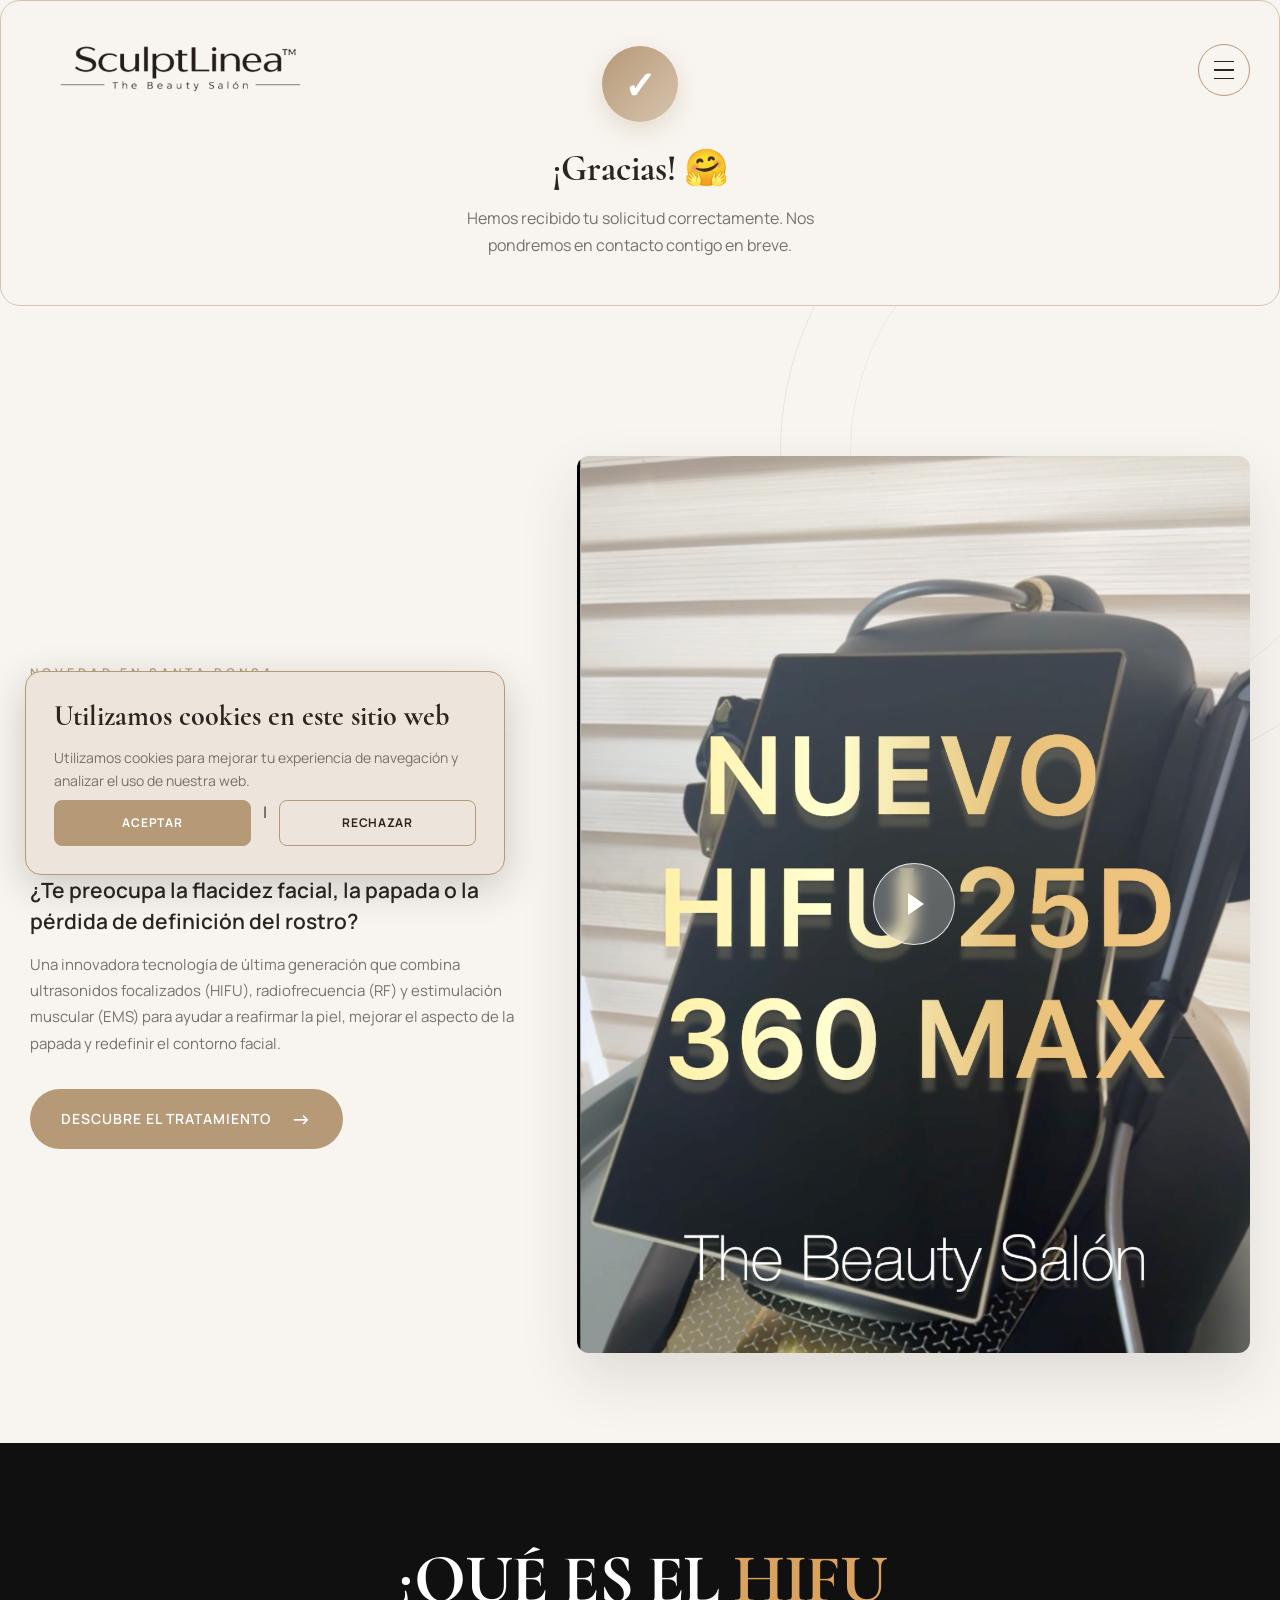
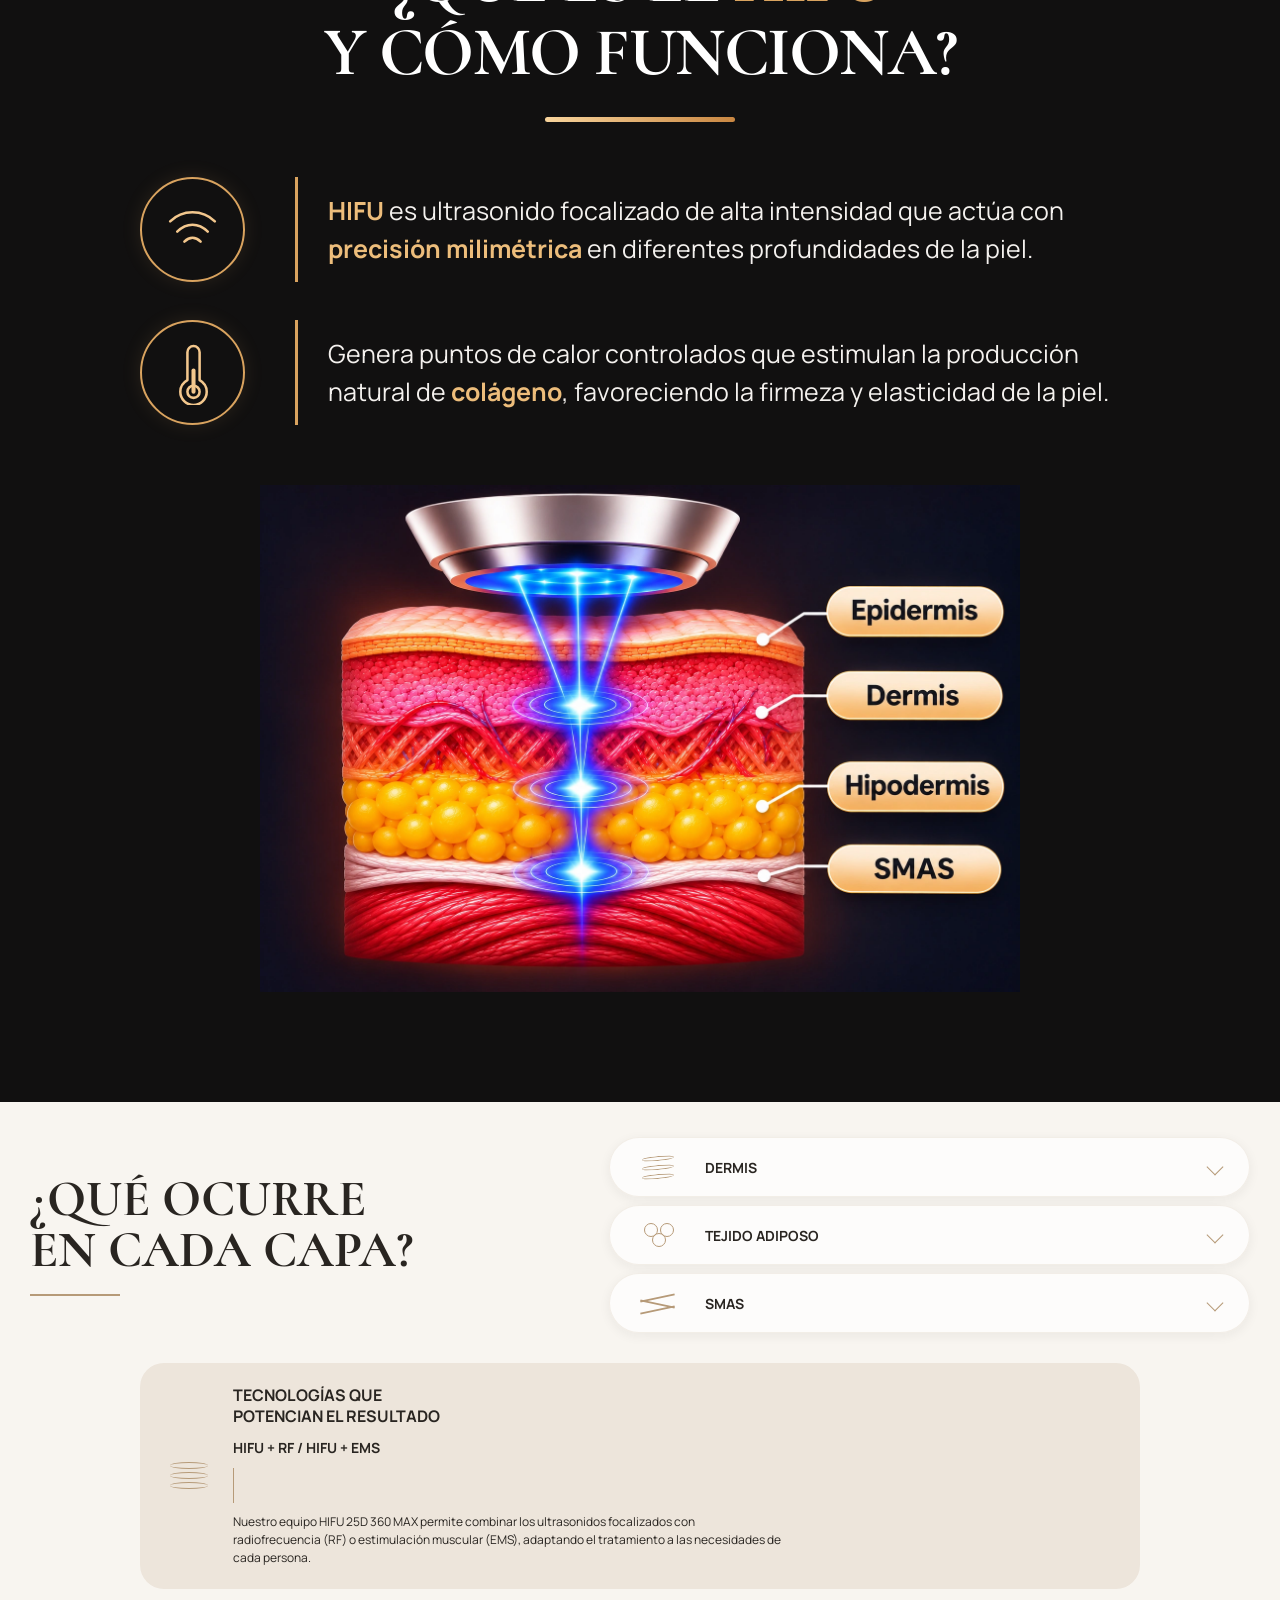
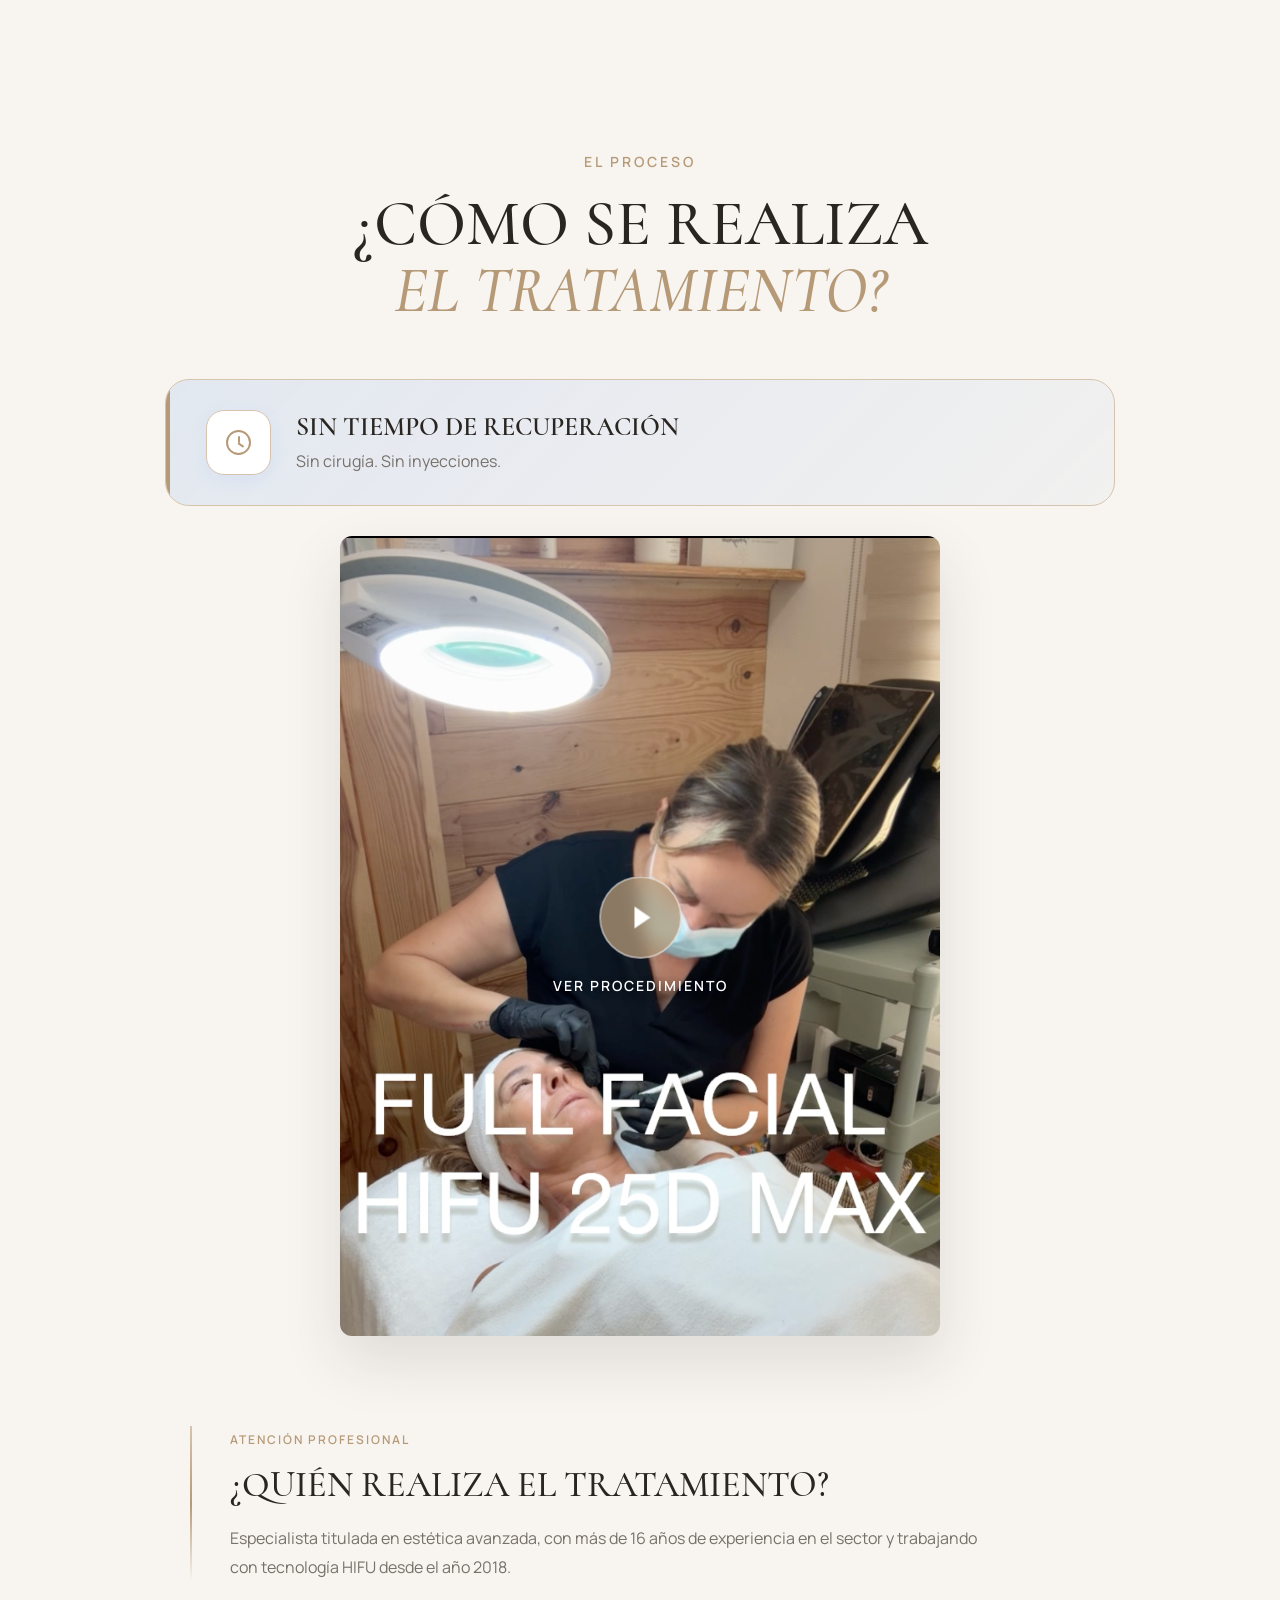
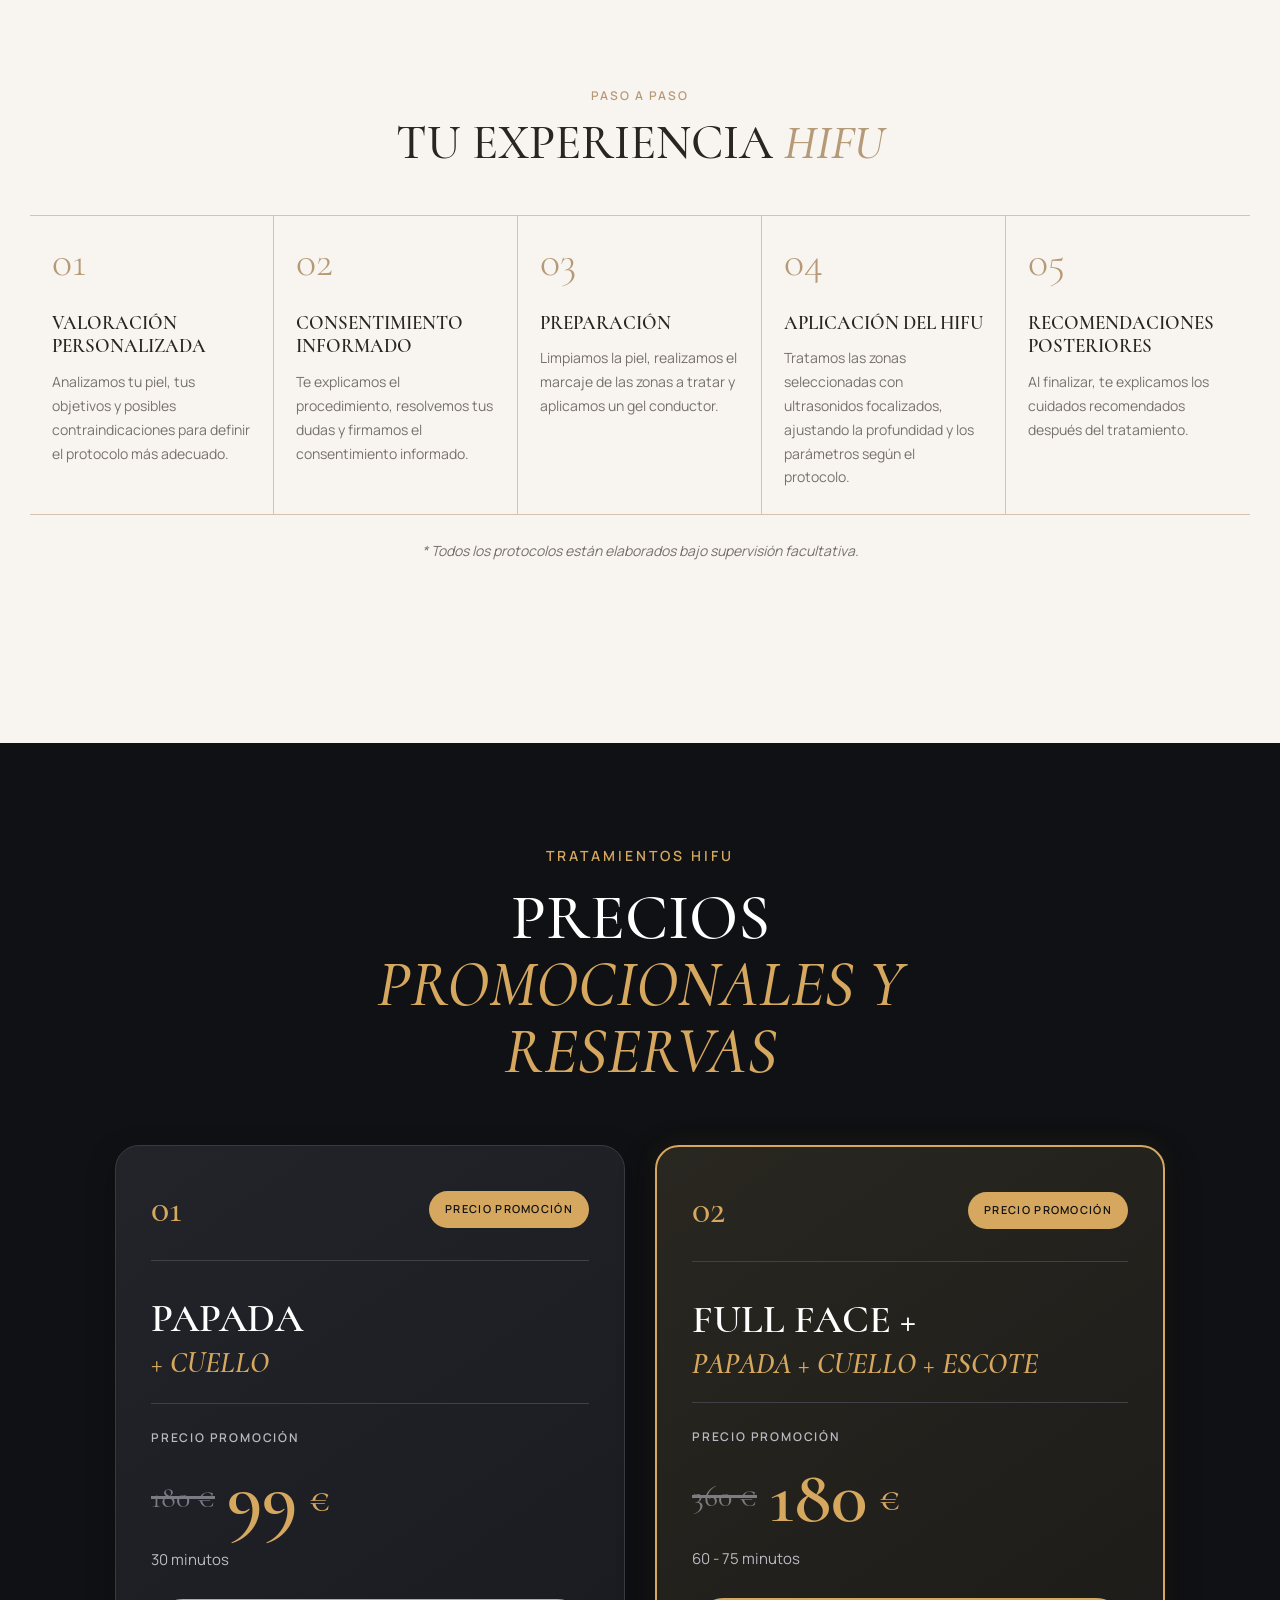
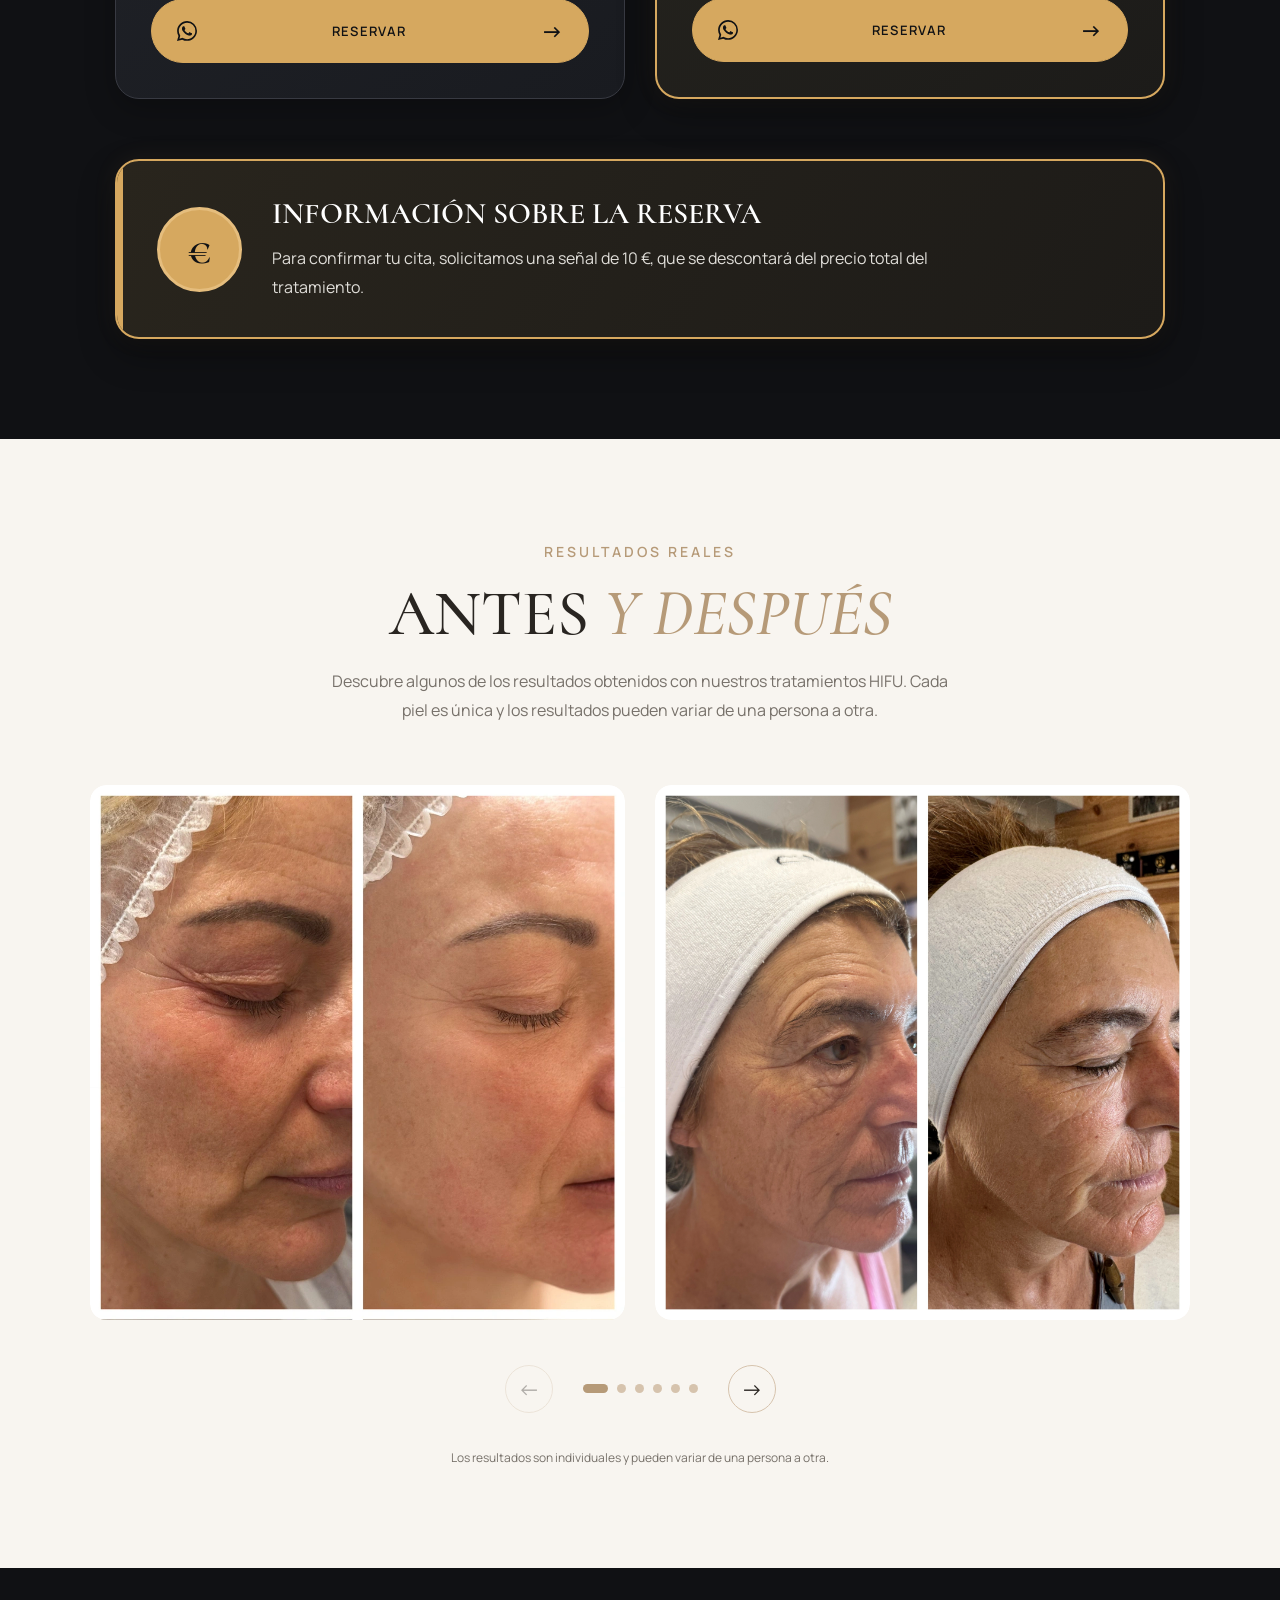
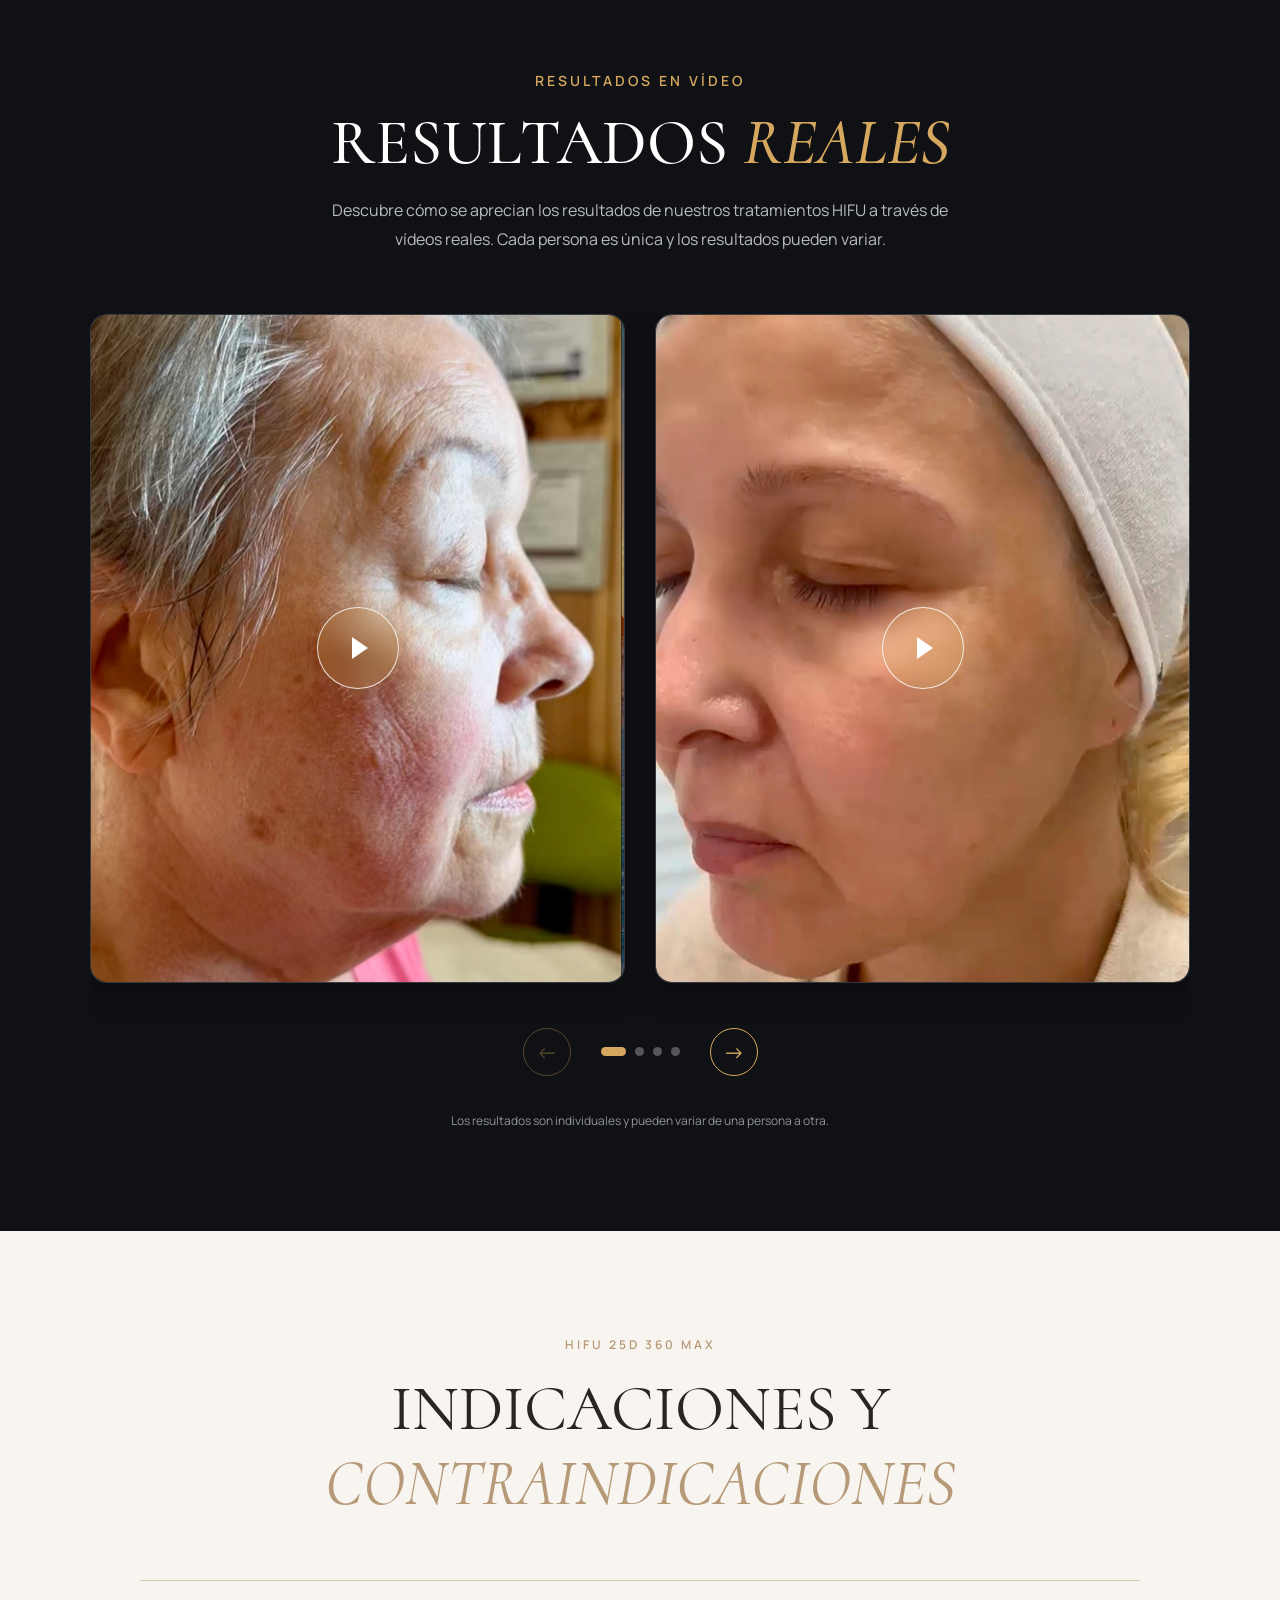
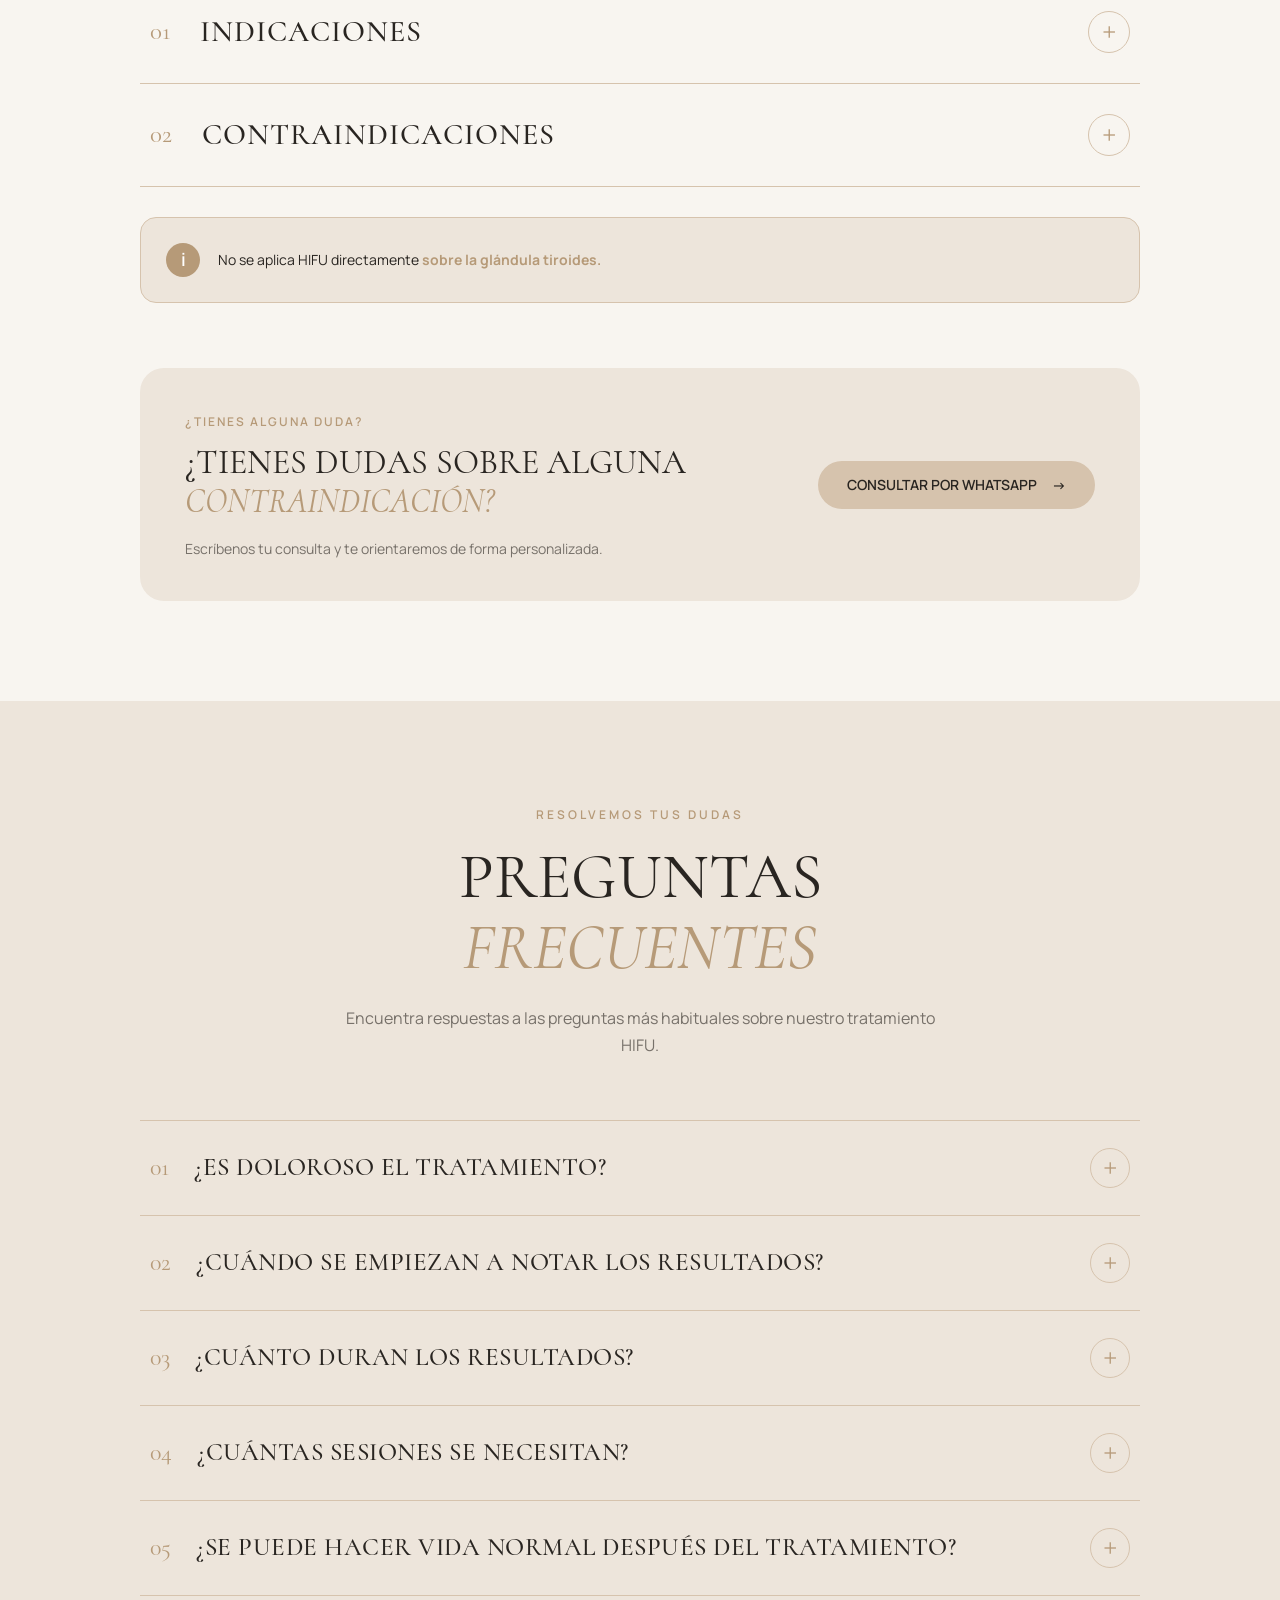
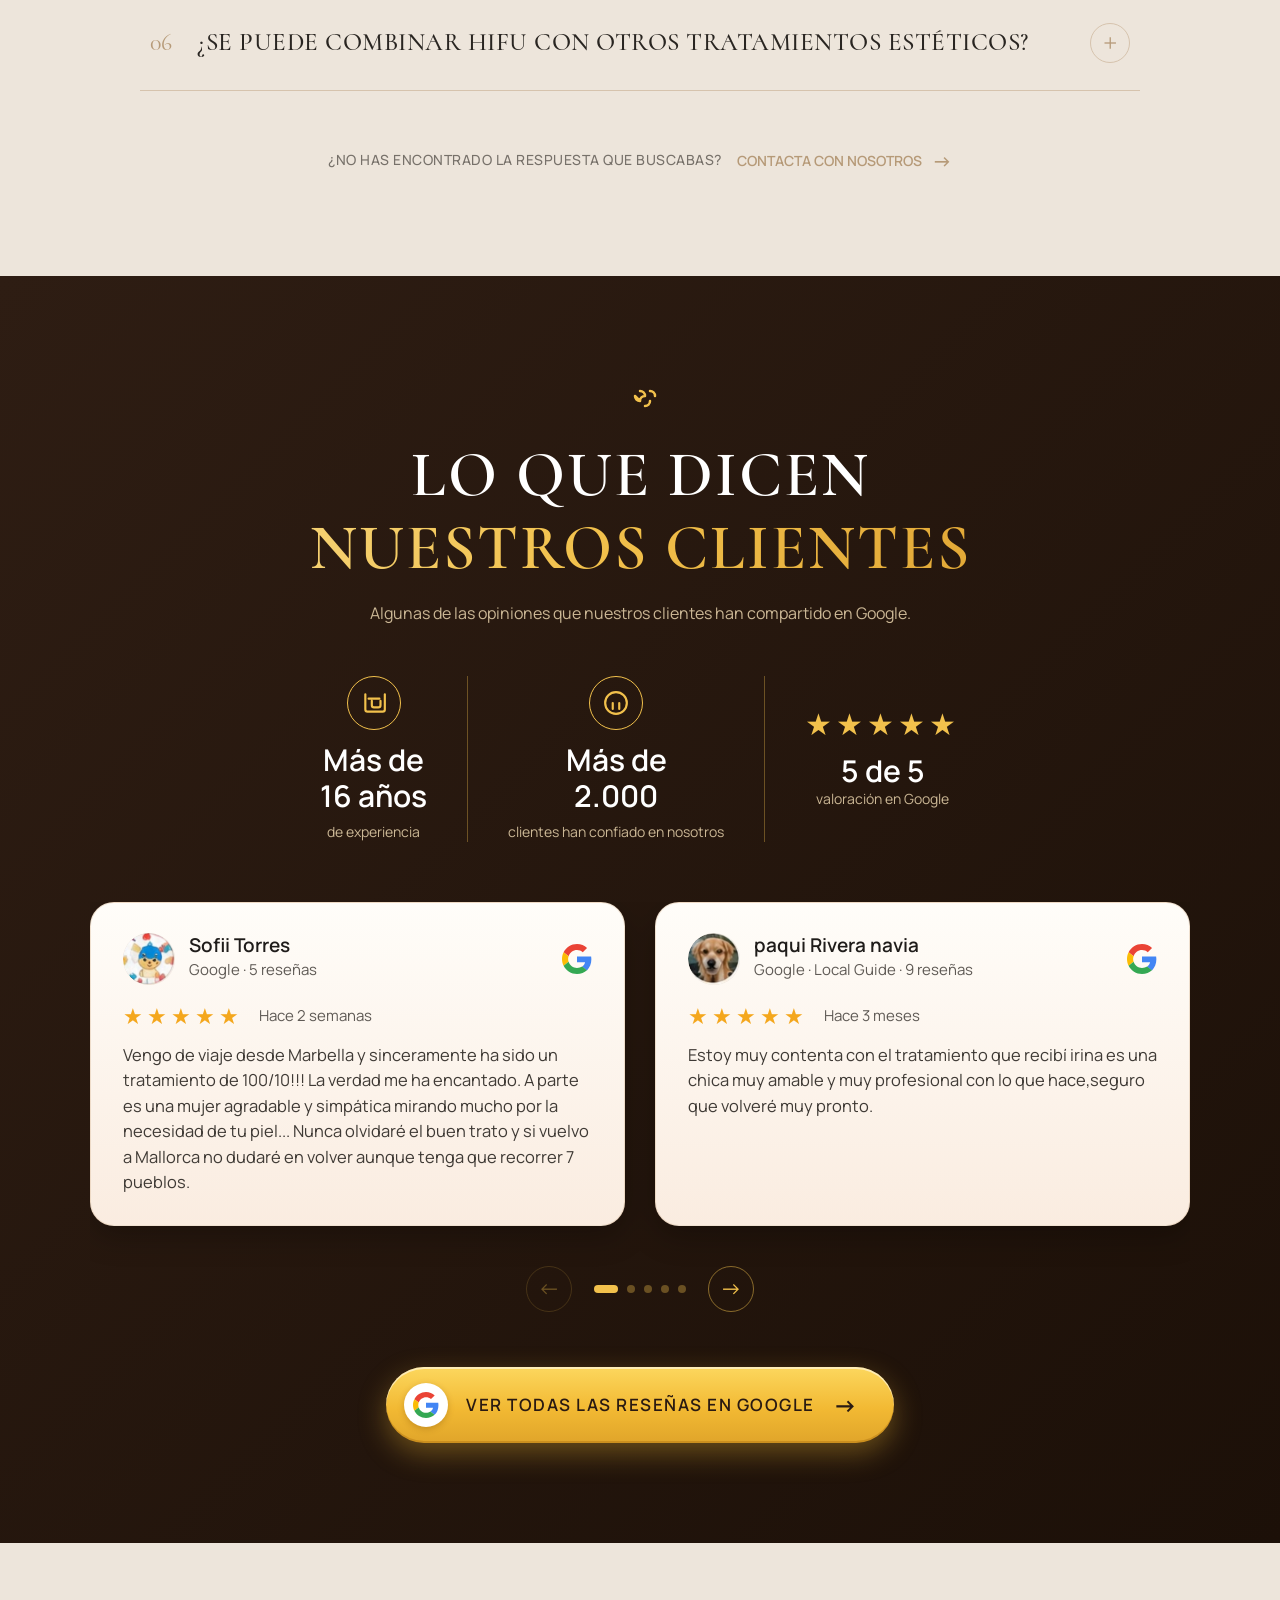
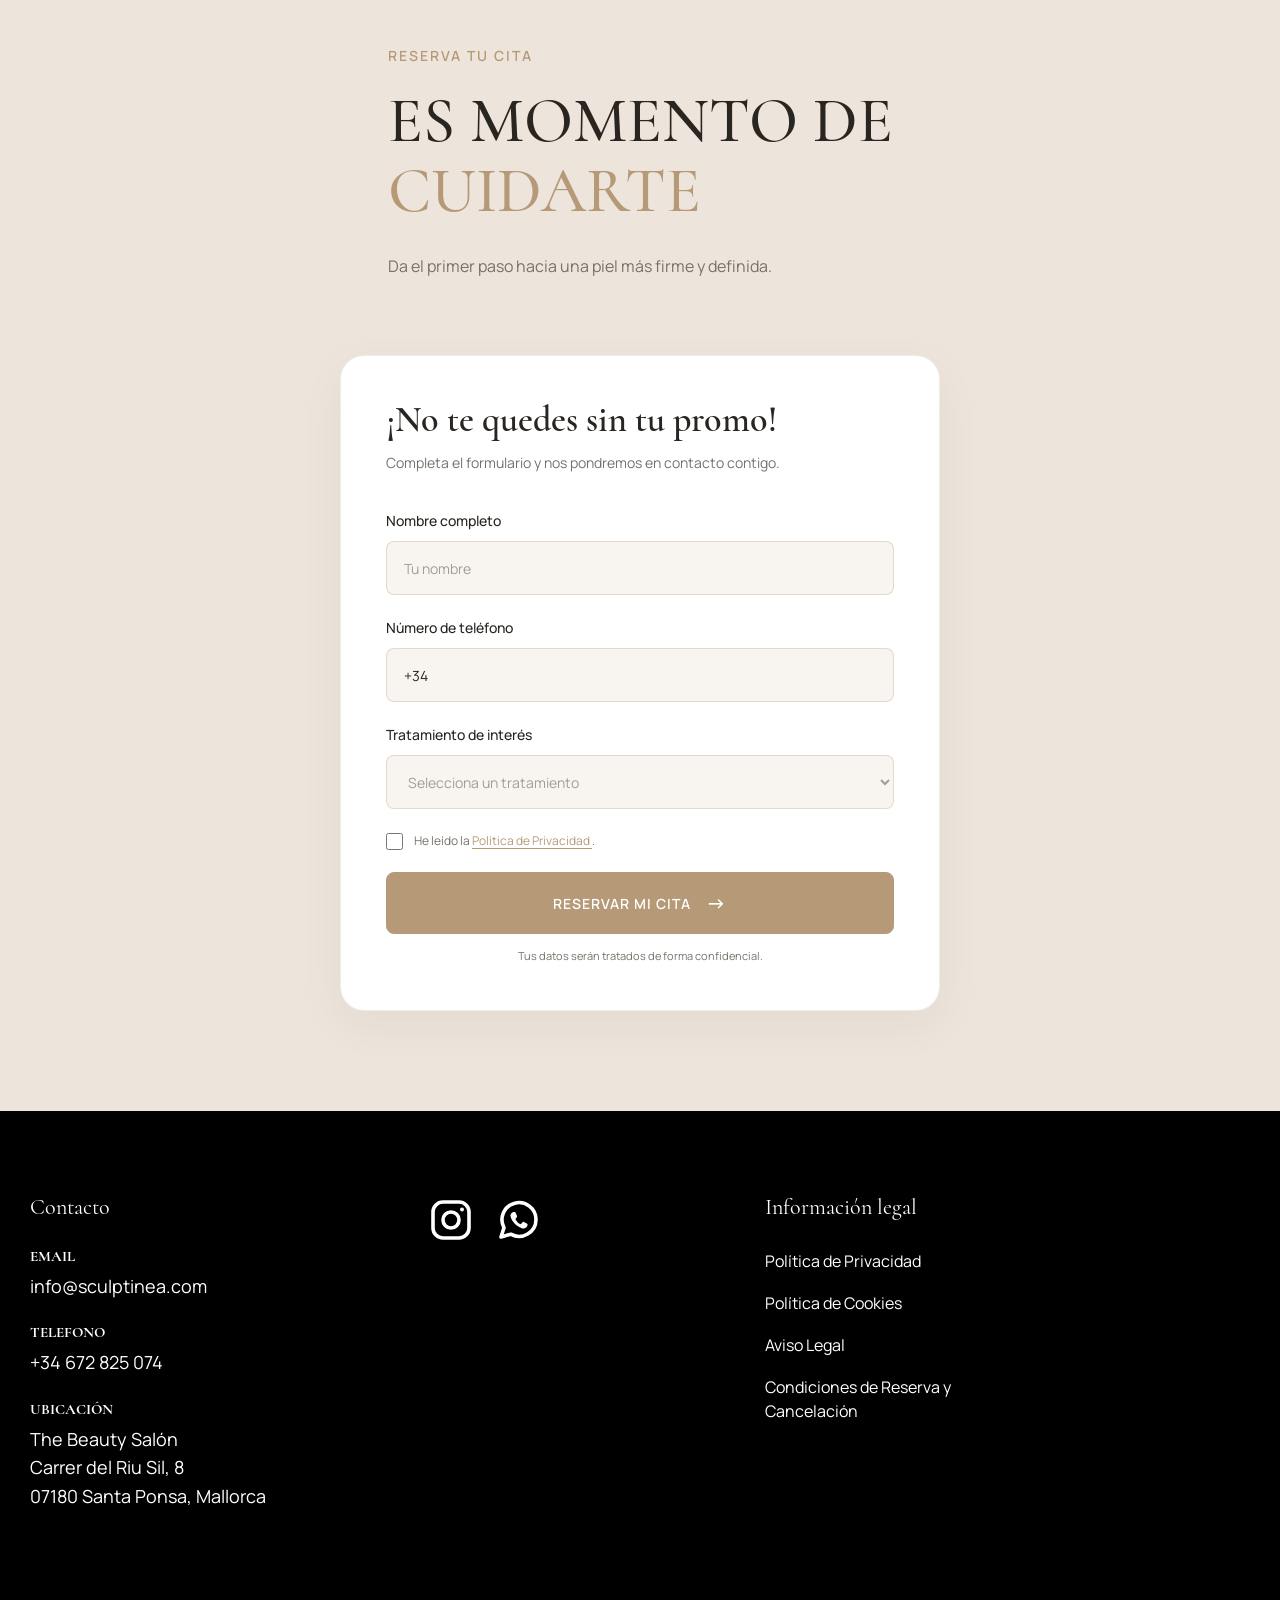
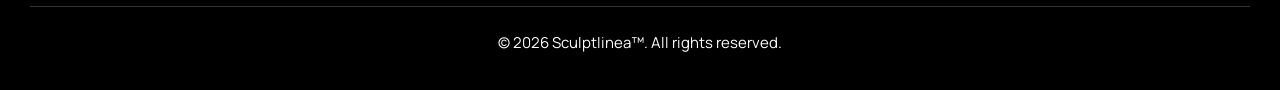
==== commit 76769cf6: "fdsf" ====
--- a/index.html
+++ b/index.html
@@ -21,6 +21,22 @@
     <script src="assets/js/cookies.js" defer></script>
 </head>
 <body>
+    <!-- SUCCESS MESSAGE START -->
+    <div class="modal__success">
+        <div class="modal__success-icon">
+            <span>✓</span>
+        </div>
+
+        <h3 class="modal__success-title">
+            ¡Gracias! 🤗
+        </h3>
+
+        <p class="modal__success-text">
+            Hemos recibido tu solicitud correctamente.
+            Nos pondremos en contacto contigo en breve.
+        </p>
+    </div>
+    <!-- SUCCESS MESSAGE END -->
     <header class="header">
         <div class="container">
             <div class="header__wrapper">
@@ -680,7 +696,7 @@
                             </div>
 
                            <a class="button pricing__card-button"
-                                href="https://wa.me/34672825074"
+                                href="https://wa.me/34672825074?text=%C2%A1Hola%21%20%F0%9F%98%8A%20Me%20interesa%20la%20promoci%C3%B3n%20de%20HIFU%20para%20papada%20y%20cuello%20por%2099%20%E2%82%AC%20y%20me%20gustar%C3%ADa%20reservar%20una%20cita."
                                 target="_blank"
                                 rel="noopener noreferrer">
 
@@ -729,7 +745,7 @@
                             </div>
 
                                 <a class="button pricing__card-button"
-                                    href="https://wa.me/34672825074"
+                                    href="https://wa.me/34672825074?text=%C2%A1Hola%21%20%F0%9F%98%8A%20Me%20interesa%20la%20promoci%C3%B3n%20de%20HIFU%20Full%20Face%20por%20180%20%E2%82%AC%20y%20me%20gustar%C3%ADa%20reservar%20una%20cita."
                                     target="_blank"
                                     rel="noopener noreferrer">
 
@@ -1439,7 +1455,7 @@
 
                     <a
                         class="button conditions__consultation-button"
-                        href="https://wa.me/34672825074"
+                        href="https://wa.me/34672825074?text=%C2%A1Hola%21%20%F0%9F%98%8A%20Estoy%20interesado%2Fa%20en%20el%20tratamiento%20HIFU%2C%20pero%20tengo%20algunas%20dudas%20sobre%20las%20contraindicaciones.%20Me%20gustar%C3%ADa%20consultaros%20antes%20de%20reservar."
                         target="_blank"
                         rel="noopener noreferrer"
                     >
@@ -1657,7 +1673,7 @@
 
                     <a
                         class="faq__bottom-link"
-                        href="https://wa.me/34672825074"
+                        href="https://wa.me/34672825074?text=%C2%A1Hola%21%20%F0%9F%98%8A%20Me%20interesa%20el%20tratamiento%20HIFU%20y%20me%20gustar%C3%ADa%20haceros%20una%20consulta."
                         target="_blank"
                         rel="noopener noreferrer"
                     >
@@ -2246,9 +2262,8 @@
                                     fill="currentColor"/>
                         </svg>
                     </a>
-
                     <!-- WHATSAPP -->
-                    <a href="https://wa.me/34672825074"
+                    <a href="https://wa.me/34672825074?text=%C2%A1Hola%21%20%F0%9F%98%8A%20Me%20interesa%20el%20tratamiento%20HIFU%20y%20me%20gustar%C3%ADa%20haceros%20una%20consulta."
                     class="footer__social-link"
                     target="_blank"
                     rel="noopener noreferrer"
--- a/assets/css/style.css
+++ b/assets/css/style.css
@@ -16,4 +16,5 @@
 @import url("./contacts.css");
 @import url("./cookies.css");
 @import url("./legal.css");
+@import url("./modal.css");
 @import url("./footer.css");
